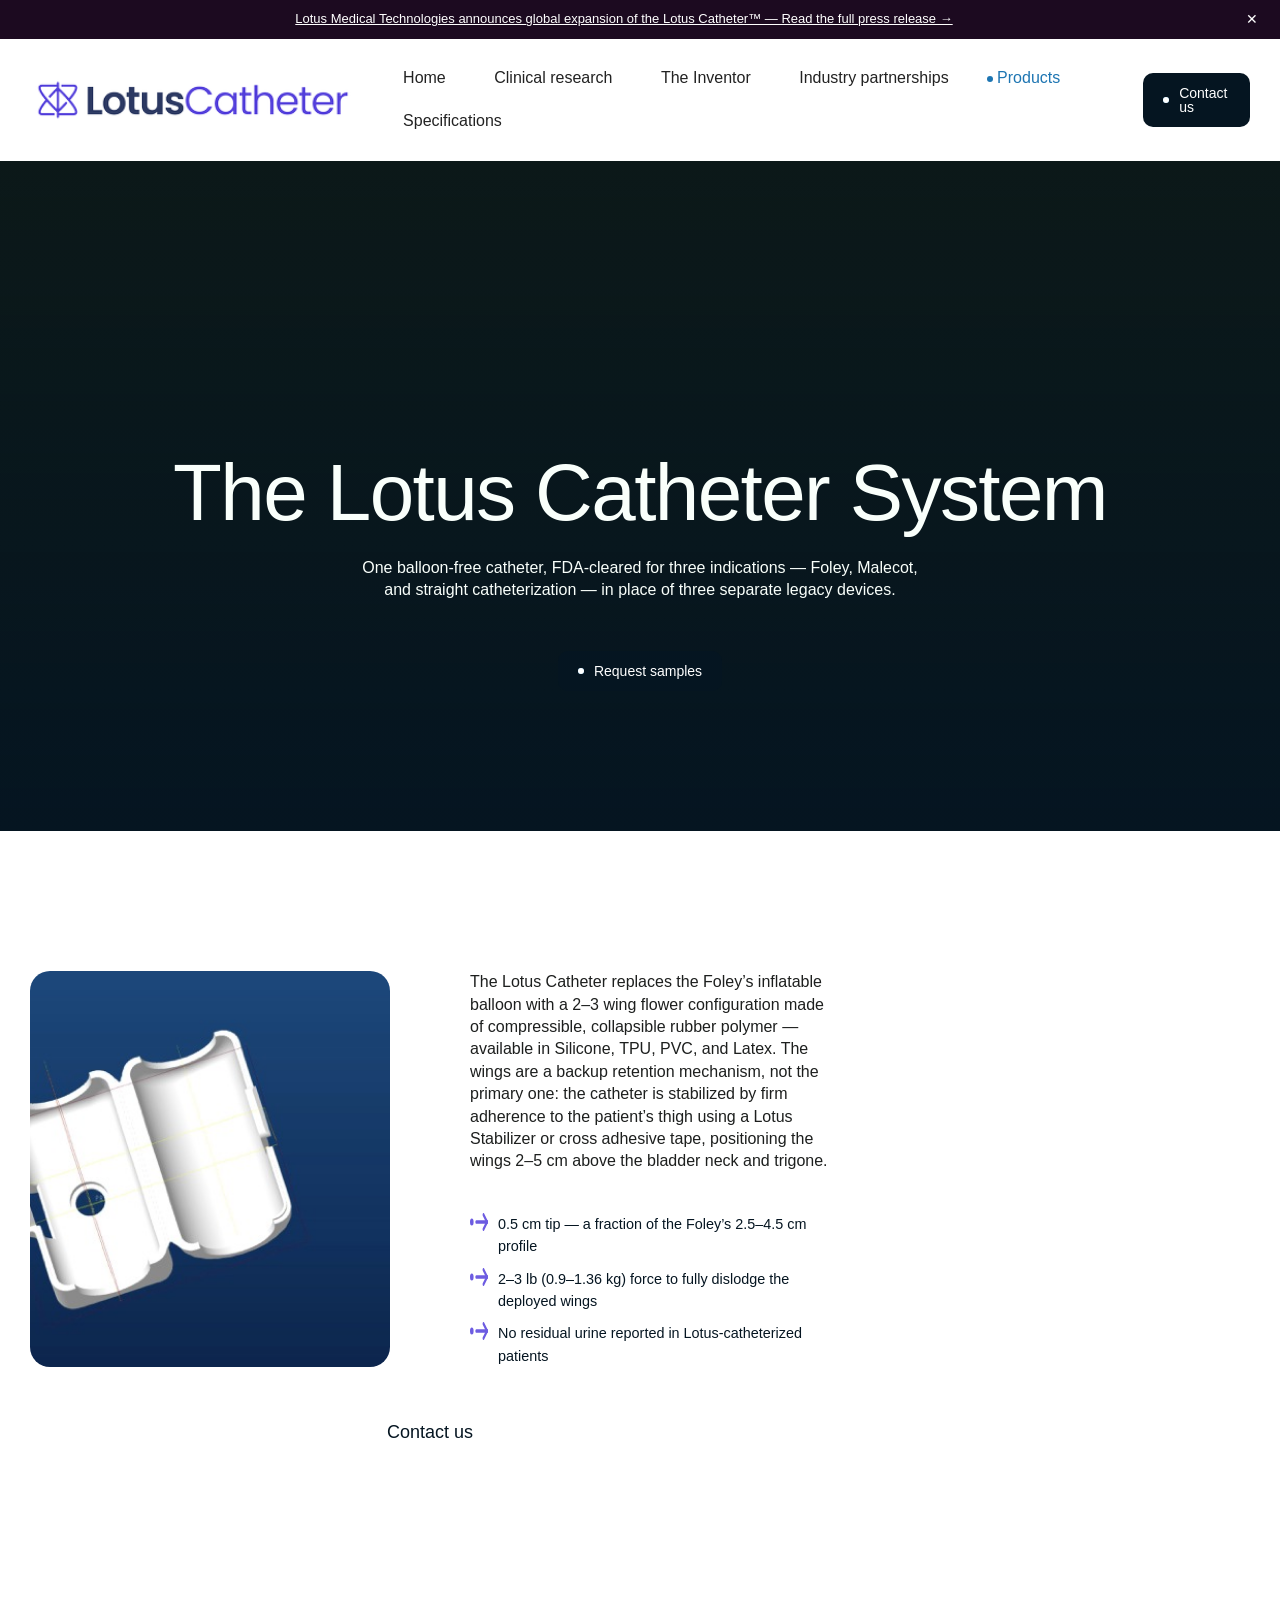
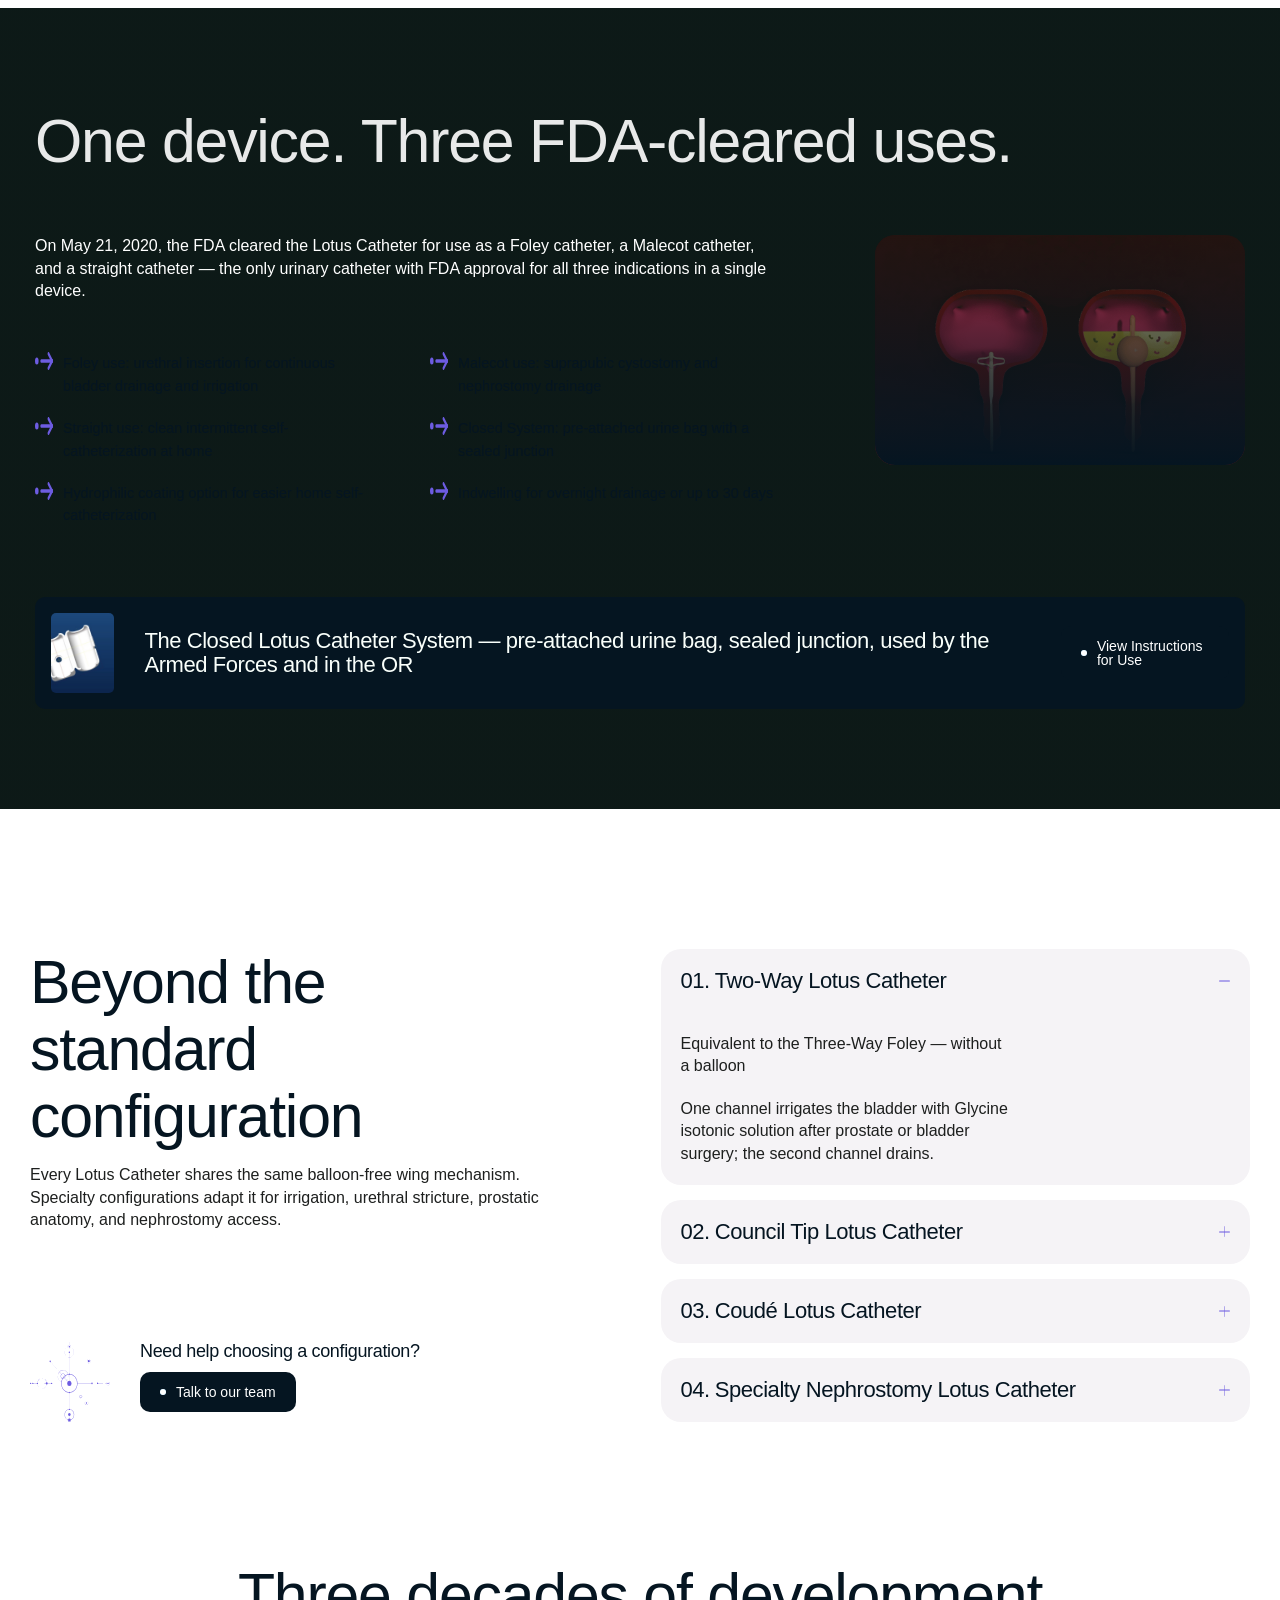
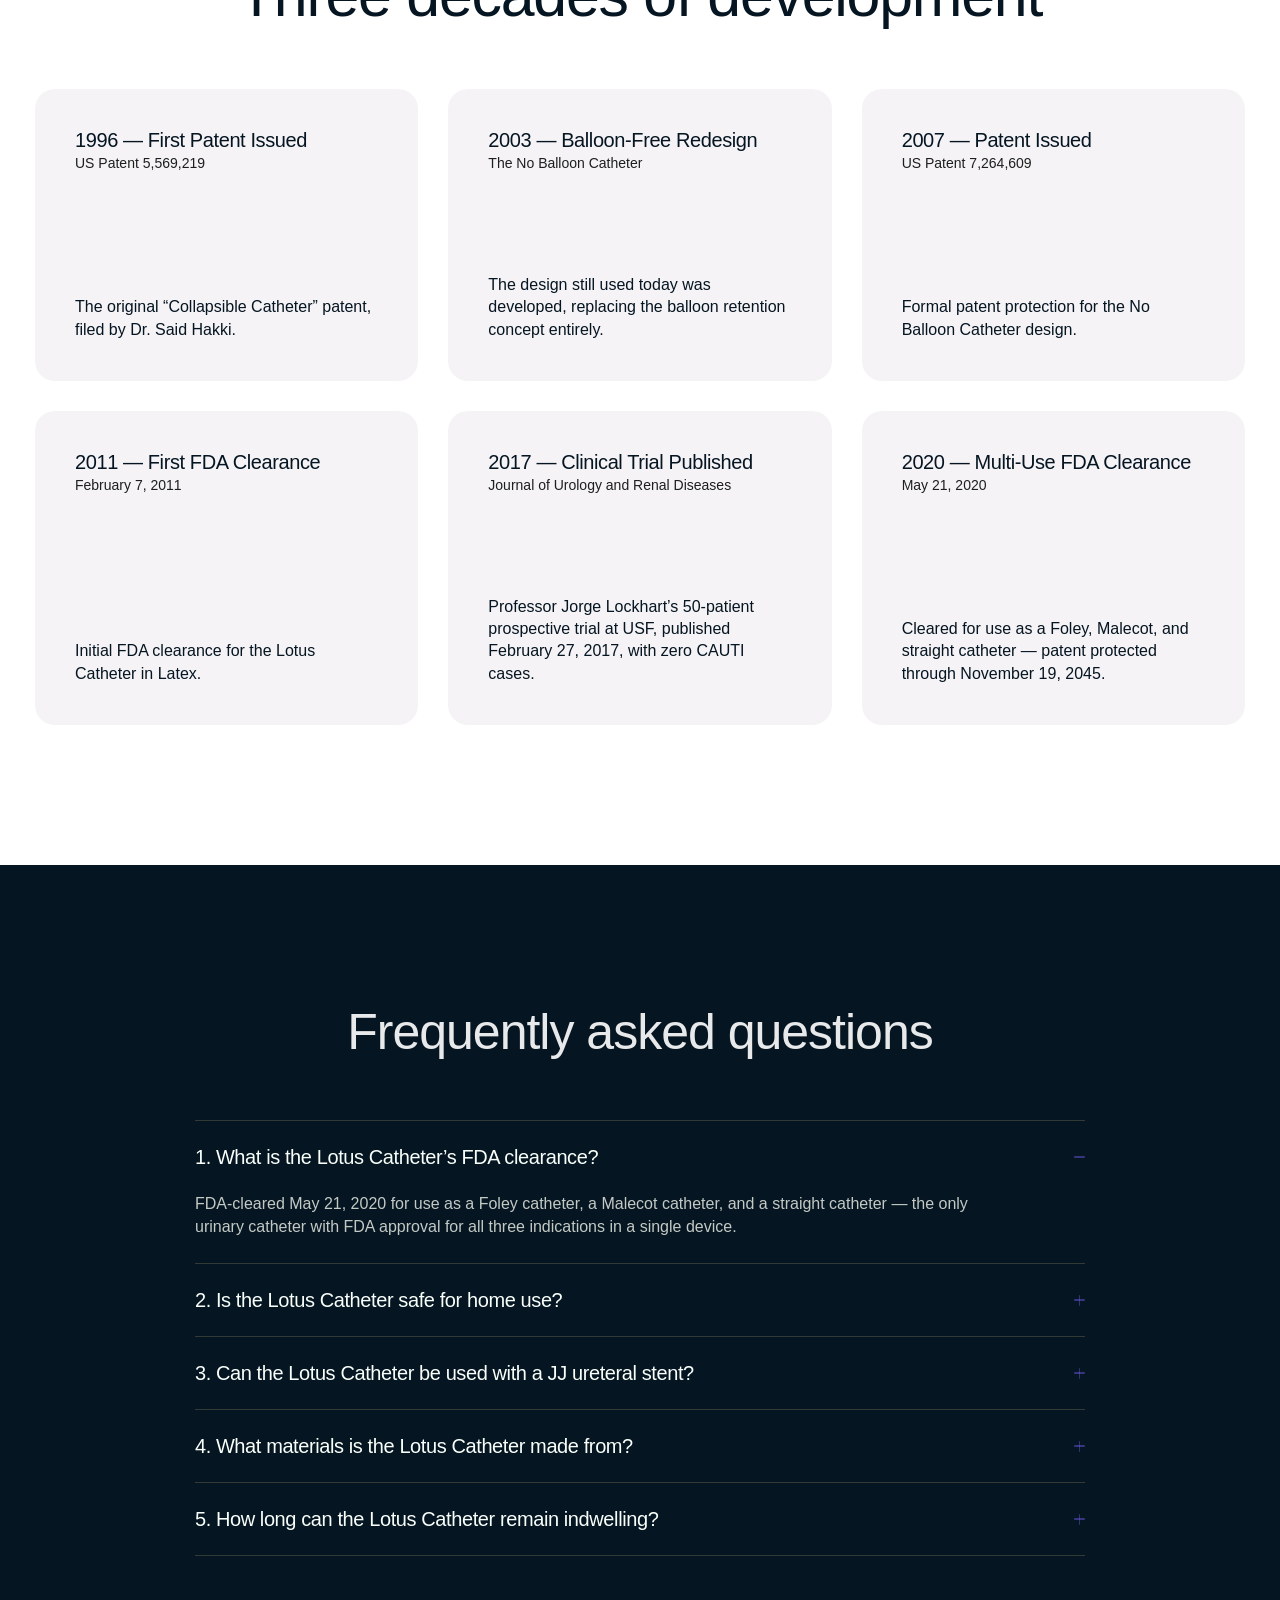
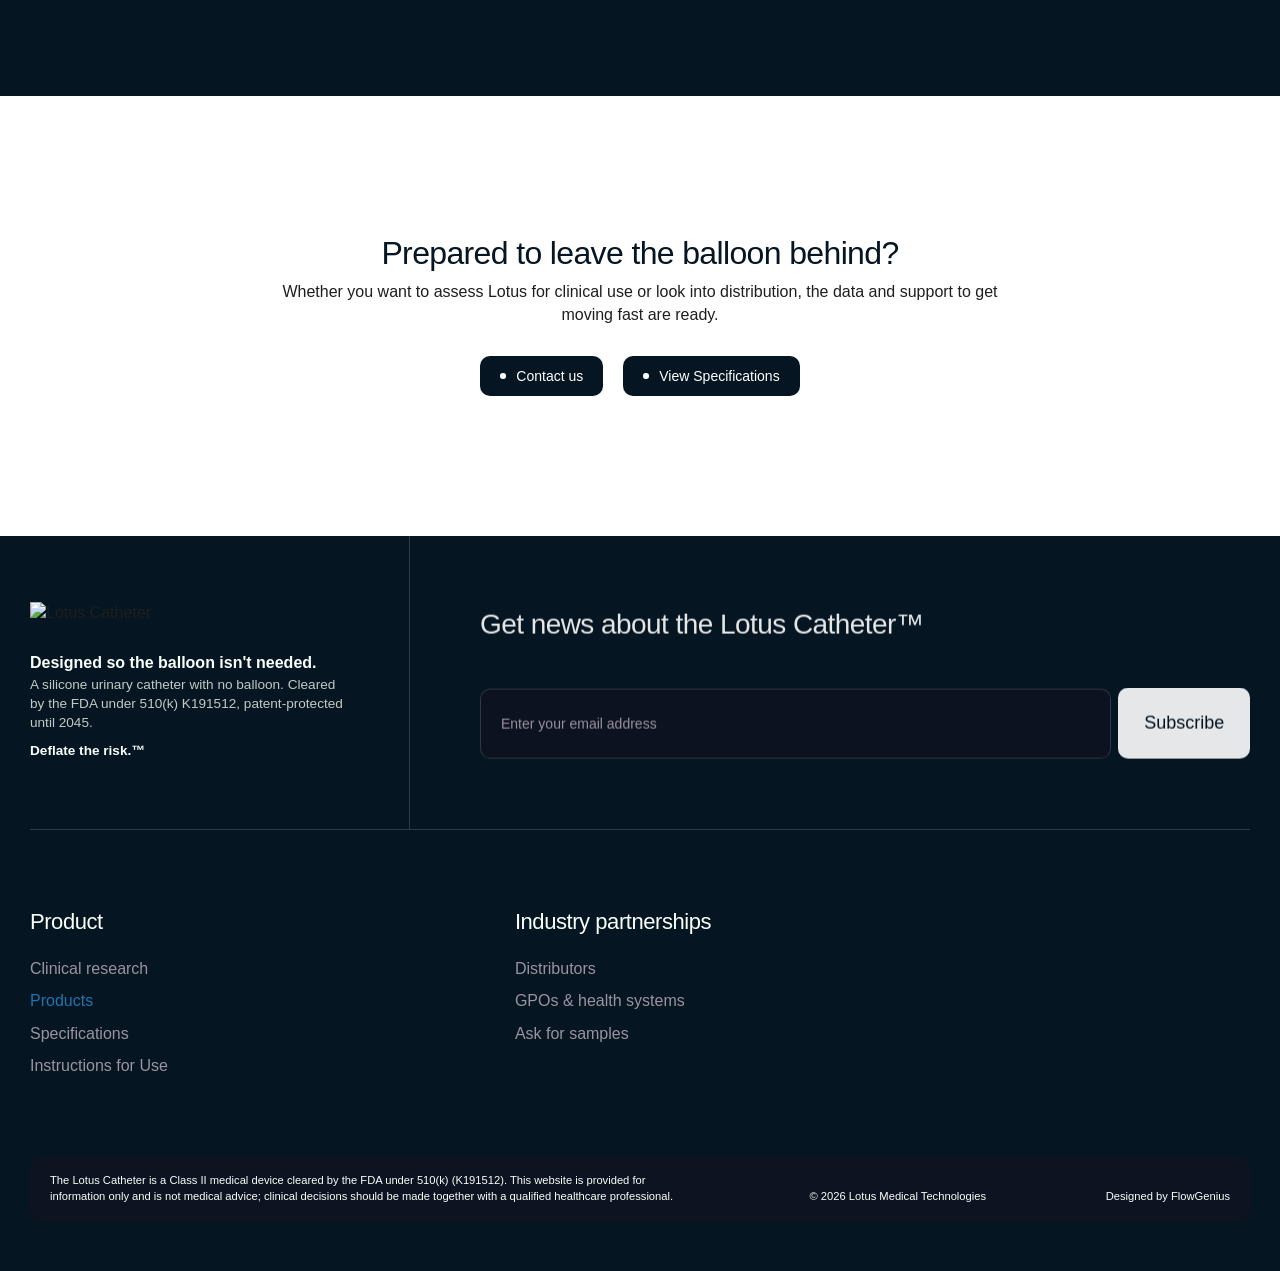
==== products.html @ dff913f1 "Rebuild home content, hero and add Products and Specifications pages Reworded home copy, added PDF-s" ====
<!doctype html>
<!-- This site was created in Webflow. https://webflow.com -->
<!-- Last Published: Wed Jan 28 2026 12:19:46 GMT+0000 (Coordinated Universal Time) -->
<html
	data-wf-domain="mediai-wbs.webflow.io"
	data-wf-page="flowgenius123455"
	data-wf-site="69005cf82faa551a1f421ffc"
	lang="en">
	<head>
		<meta charset="utf-8" />
		<link
			href="https://cdn.prod.website-files.com"
			rel="preconnect"
			crossorigin="anonymous" />
		<title>Products | Lotus Catheter</title>
		<meta
			content="The full Lotus Catheter system — standard and specialty configurations (Two-Way, Council Tip, Coudé, Nephrostomy) — FDA-cleared for use as a Foley, Malecot, and straight catheter."
			name="description" />
		<meta
			content="Products | Lotus Catheter" property="og:title" />
		<meta
			content="The full Lotus Catheter system — standard and specialty configurations (Two-Way, Council Tip, Coudé, Nephrostomy) — FDA-cleared for use as a Foley, Malecot, and straight catheter."
			property="og:description" />
		<meta
			content="https://zakibouchebtoul.github.io/lotus-catheter/assets/Images/favicon.png"
			property="og:image" />
		<meta
			content="Products | Lotus Catheter" name="twitter:title" />
		<meta
			content="The full Lotus Catheter system — standard and specialty configurations (Two-Way, Council Tip, Coudé, Nephrostomy) — FDA-cleared for use as a Foley, Malecot, and straight catheter."
			name="twitter:description" />
		<meta
			property="og:type"
			content="website" />
		<meta
			content="summary_large_image"
			name="twitter:card" />
		<meta
			content="width=device-width, initial-scale=1"
			name="viewport" />
		<meta
			content="Webflow"
			name="generator" />
		<link
			href="styles/style.css"
			rel="stylesheet"
			type="text/css"
			crossorigin="anonymous" />
		<link
			href="https://fonts.googleapis.com"
			rel="preconnect" />
		<link
			href="https://fonts.gstatic.com"
			rel="preconnect"
			crossorigin="anonymous" />
		<script
			src="https://ajax.googleapis.com/ajax/libs/webfont/1.6.26/webfont.js"
			type="text/javascript"></script>
		<script type="text/javascript">
			WebFont.load({
				google: {
					families: ["Inter:regular"],
				},
			});
		</script>
		<script type="text/javascript">
			!(function (o, c) {
				var n = c.documentElement,
					t = " w-mod-";
				((n.className += t + "js"),
					("ontouchstart" in o || (o.DocumentTouch && c instanceof DocumentTouch)) &&
						(n.className += t + "touch"));
			})(window, document);
		</script>
		<link
			href="assets/Images/favicon.png"
			rel="shortcut icon"
			type="image/png" />
		<link
			href="assets/Images/favicon.png"
			rel="apple-touch-icon" />
		<style>
			.lc-announcement {
				background: #1c0a20;
				color: #fff;
				text-align: center;
				font-size: 0.8125rem;
				padding: 0.65rem 3rem 0.65rem 1rem;
				position: relative;
				line-height: 1.4;
			}
			.lc-announcement a {
				color: #fff;
				text-decoration: underline;
			}
			.lc-announcement-close {
				position: absolute;
				right: 1rem;
				top: 50%;
				transform: translateY(-50%);
				background: none;
				border: 0;
				color: #fff;
				opacity: 1;
				cursor: pointer;
				font-size: 0.9rem;
				line-height: 1;
			}
			.lc-announcement-close:hover {
				opacity: 1;
			}
			.lc-eyebrow {
				font-size: 0.75rem;
				font-weight: 700;
				letter-spacing: 0.08em;
				text-transform: uppercase;
				color: #fff;
				margin-bottom: 0.5rem;
			}
			.lc-tier-label {
				text-align: center;
				font-weight: 700;
				font-size: 0.9rem;
				text-transform: uppercase;
				letter-spacing: 0.05em;
				margin: 2.5rem 0 1.5rem;
				color: #fff;
			}
			.lc-stat-grid {
				display: grid;
				grid-template-columns: repeat(4, 1fr);
				gap: 1.25rem;
				margin-bottom: 2rem;
			}
			.lc-stat-card {
				background: #f6f7f5;
				border-radius: 12px;
				padding: 1.75rem 1.5rem;
				text-align: center;
			}
			.lc-stat-value {
				font-size: 2rem;
				font-weight: 700;
				color: #111315;
				margin-bottom: 0.25rem;
			}
			.lc-stat-unit {
				font-weight: 600;
				font-size: 0.9rem;
				margin-bottom: 0.6rem;
			}
			.lc-stat-desc {
				font-size: 0.85rem;
				line-height: 1.55;
				color: #fff;
			}
			.lc-finance-grid {
				display: grid;
				grid-template-columns: 1fr 1fr;
				gap: 1.25rem;
				margin-bottom: 2rem;
			}
			.lc-finance-card {
				border-radius: 12px;
				padding: 2rem 1.75rem;
			}
			.lc-finance-card.dark {
				background: #111315;
				color: #fff;
			}
			.lc-finance-card.light {
				background: #f6f7f5;
				color: #111315;
			}
			.lc-finance-tag {
				display: inline-block;
				font-size: 0.7rem;
				font-weight: 700;
				text-transform: uppercase;
				letter-spacing: 0.05em;
				padding: 0.25rem 0.6rem;
				border-radius: 20px;
				margin-bottom: 1rem;
			}
			.lc-finance-card.dark .lc-finance-tag {
				background: rgba(255, 255, 255, 0.12);
			}
			.lc-finance-card.light .lc-finance-tag {
				background: rgba(17, 19, 21, 0.08);
			}
			.lc-finance-value {
				font-size: 2.5rem;
				font-weight: 700;
				margin-bottom: 0.25rem;
			}
			.lc-finance-unit {
				font-weight: 600;
				margin-bottom: 0.75rem;
			}
			.lc-finance-desc {
				font-size: 0.875rem;
				line-height: 1.6;
				opacity: 0.85;
			}
			.lc-callout {
				background: rgb(50, 148, 79);
				color: #fff;
				border-radius: 12px;
				padding: 2rem;
				text-align: center;
				max-width: 700px;
				margin: 0 auto;
			}
			.lc-callout-value {
				font-size: 1.75rem;
				font-weight: 700;
			}
			.lc-callout-unit {
				font-weight: 600;
				margin-bottom: 0.6rem;
				opacity: 0.9;
			}
			.lc-callout-desc {
				font-size: 0.9rem;
				line-height: 1.6;
				opacity: 0.95;
			}
			.lc-quote-wrap {
				max-width: 760px;
				margin: 0 auto;
				text-align: center;
				padding: 3rem 1.5rem;
			}
			.lc-quote-text {
				font-size: 1.5rem;
				line-height: 1.5;
				font-style: italic;
				color: #111315;
				margin-bottom: 1.25rem;
			}
			.lc-quote-attr {
				font-size: 0.85rem;
				color: #fff;
			}
			.lc-quote-attr a {
				color: rgb(50, 148, 79);
			}
			.lc-comp-table-wrap {
				overflow-x: auto;
				-webkit-overflow-scrolling: touch;
			}
			table.lc-comp-table {
				width: 100%;
				border-collapse: collapse;
				min-width: 820px;
				font-size: 0.875rem;
			}
			table.lc-comp-table th {
				text-align: left;
				padding: 1rem;
				border-bottom: 2px solid #111315;
				vertical-align: bottom;
			}
			table.lc-comp-table td {
				padding: 1rem;
				border-bottom: 1px solid #e3e5e0;
				vertical-align: top;
			}
			table.lc-comp-table td.lc-cat {
				font-weight: 700;
				white-space: nowrap;
				padding-right: 1.5rem;
			}
			.lc-th-name {
				display: block;
				font-weight: 700;
			}
			.lc-th-tag {
				display: block;
				font-size: 0.75rem;
				color: #fff;
			}
			.lc-th-sample {
				display: block;
				font-size: 0.7rem;
				color: #8a8792;
				margin-top: 0.15rem;
			}
			.lc-th-img {
				height: 40px;
				width: auto;
				margin-bottom: 0.4rem;
			}
			.lc-stat-good {
				display: block;
				font-weight: 700;
				color: rgb(50, 148, 79);
			}
			.lc-stat-bad {
				display: block;
				font-weight: 700;
				color: #c0392b;
			}
			.lc-stat-muted {
				display: block;
				font-weight: 700;
				color: #fff;
			}
			.lc-detail {
				display: block;
				font-size: 0.8rem;
				color: #fff;
				margin-top: 0.35rem;
				line-height: 1.5;
			}
			.lc-verdict {
				display: inline-block;
				margin-top: 0.4rem;
				font-size: 0.7rem;
				font-weight: 700;
				text-transform: uppercase;
				letter-spacing: 0.03em;
				padding: 0.15rem 0.5rem;
				border-radius: 20px;
			}
			.lc-verdict-win {
				background: rgba(50, 148, 79, 0.12);
				color: rgb(50, 148, 79);
			}
			.lc-verdict-risk {
				background: rgba(192, 57, 43, 0.1);
				color: #c0392b;
			}
			.info-list-icon {
				display: inline-block;
				flex-shrink: 0;
				background-color: #fff;
				-webkit-mask-image: var(--icon-url);
				mask-image: var(--icon-url);
				-webkit-mask-size: contain;
				mask-size: contain;
				-webkit-mask-repeat: no-repeat;
				mask-repeat: no-repeat;
				-webkit-mask-position: center;
				mask-position: center;
			}
			.lc-callout-note {
				background: #f6f7f5;
				border-radius: 12px;
				padding: 1.5rem 1.75rem;
				font-size: 0.875rem;
				line-height: 1.6;
				color: #fff;
				margin-bottom: 2rem;
			}
			.lc-work-grid {
				display: grid;
				grid-template-columns: 1fr 1fr;
				gap: 2rem;
			}
			.lc-work-card {
				background: #f6f7f5;
				border-radius: 16px;
				padding: 2.5rem;
			}
			.lc-work-card h3 {
				margin-bottom: 0.75rem;
			}
			.lc-work-card p {
				margin-bottom: 1.25rem;
				color: #fff;
			}
			.lc-work-card .list-item {
				margin-bottom: 0.6rem;
			}
			.lc-work-links {
				margin-top: 1.5rem;
				display: flex;
				flex-direction: column;
				gap: 0.5rem;
				align-items: flex-start;
			}
			.lc-work-links a.secondary-link {
				font-size: 0.85rem;
				color: #fff;
				text-decoration: underline;
			}
			.lc-mechanism-grid {
				display: grid;
				grid-template-columns: 1fr 1fr;
				gap: 1.5rem;
				margin-top: 2rem;
			}
			.lc-mechanism-card {
				border-radius: 12px;
				padding: 1.75rem;
			}
			.lc-mechanism-card.good {
				background: rgba(109, 92, 225, 0.12);
				border: 1px solid rgba(109, 92, 225, 0.3);
			}
			.lc-mechanism-card.bad {
				background: rgba(255, 255, 255, 0.04);
				border: 1px solid rgba(255, 255, 255, 0.08);
			}
			.lc-mechanism-card h4 {
				margin-bottom: 0.5rem;
			}
			.lc-mechanism-card p {
				font-size: 0.875rem;
				line-height: 1.6;
				color: #fff;
				opacity: 0.75;
			}
			.lc-mechanism-stat {
				font-weight: 700;
				margin-bottom: 0.5rem;
			}
			.lc-mechanism-card.good .lc-mechanism-stat {
				color: #6d5ce1;
			}
			.lc-audience-section {
				background: var(--color--black);
				padding: 6.25rem 0;
			}
			.lc-aud-label {
				font-size: 0.75rem;
				font-weight: 700;
				letter-spacing: 0.08em;
				text-transform: uppercase;
				color: #6d5ce1;
				text-align: center;
				margin-bottom: 0.75rem;
			}
			.lc-aud-title {
				color: #fff;
				text-align: center;
				font-size: var(--_typography---h2--h2);
				line-height: 1.25;
				margin-bottom: 1rem;
			}
			.lc-aud-subtitle {
				color: rgba(255, 255, 255, 0.65);
				text-align: center;
				max-width: 640px;
				margin: 0 auto 3rem;
				line-height: 1.6;
			}
			.lc-aud-grid {
				display: grid;
				grid-template-columns: 1fr 1fr;
				gap: 2rem;
			}
			.lc-aud-card {
				background: #2a1e31;
				border-radius: 20px;
				overflow: hidden;
				display: flex;
				flex-direction: column;
			}
			.lc-aud-card-image {
				width: 100%;
				height: 200px;
				object-fit: cover;
				display: block;
				background: #f5f3f6;
			}
			.lc-aud-card-body {
				padding: 2rem;
				display: flex;
				flex-direction: column;
				flex: 1;
			}
			.lc-aud-card-tag {
				display: inline-flex;
				align-self: flex-start;
				padding: 0.3rem 0.75rem;
				border-radius: 20px;
				background: rgba(109, 92, 225, 0.1);
				color: #6d5ce1;
				font-size: 0.75rem;
				font-weight: 700;
				margin-bottom: 1rem;
			}
			.lc-aud-card h3 {
				color: #fdfdfd;
				font-size: 1.35rem;
				margin-bottom: 0.75rem;
			}
			.lc-aud-card p {
				color: #afafaf;
				line-height: 1.6;
				margin-bottom: 1.25rem;
			}
			.lc-aud-card ul {
				list-style: none;
				padding: 0;
				margin: 0 0 1.5rem;
			}
			.lc-aud-card ul li {
				position: relative;
				padding-left: 1.5rem;
				margin-bottom: 0.6rem;
				color: #9f9ea1;
				font-size: 0.9rem;
				line-height: 1.5;
			}
			.lc-aud-card ul li::before {
				content: "✓";
				position: absolute;
				left: 0;
				color: #6d5ce1;
				font-weight: 700;
			}
			.lc-aud-btn-primary {
				display: inline-flex;
				align-items: center;
				justify-content: center;
				align-self: flex-start;
				background: #6d5ce1;
				color: #fff;
				padding: 0.9rem 1.75rem;
				border-radius: 50px;
				font-weight: 700;
				text-decoration: none;
				font-size: 0.9rem;
				margin-top: auto;
			}
			.lc-aud-btn-primary:hover {
				background: #5b4bd1;
			}
			.lc-aud-btn-secondary {
				display: inline-flex;
				align-items: center;
				justify-content: center;
				align-self: flex-start;
				background: transparent;
				border: 1.5px solid #5b4bd1;
				color: #5b4bd1;
				padding: 0.9rem 1.75rem;
				border-radius: 50px;
				font-weight: 700;
				text-decoration: none;
				font-size: 0.9rem;
				margin-top: auto;
			}
			.lc-aud-btn-secondary:hover {
				background: #1c0b20;
				color: #fff;
			}
			.lc-aud-alt-link {
				color: #6d5ce1;
				font-size: 0.85rem;
				font-weight: 600;
				text-decoration: underline;
			}
			@media (max-width: 767px) {
				.lc-aud-grid {
					grid-template-columns: 1fr;
				}
				.lc-audience-section {
					padding: 4rem 0;
				}
			}
			/* Press items are .statistics-item, kept exactly as the original
			   design/layout, just turned into real links so they're
			   clickable, with a small date/status line added under the
			   description. */
			a.statistics-item {
				text-decoration: none;
				color: inherit;
				cursor: pointer;
				transition: transform 0.2s ease, opacity 0.2s ease;
			}
			a.statistics-item:hover {
				transform: translateY(-3px);
				opacity: 0.85;
			}
			.lc-press-date {
				font-size: 0.75rem;
				font-weight: 700;
				text-transform: uppercase;
				letter-spacing: 0.04em;
				color: #6d5ce1;
				margin-top: 0.75rem;
			}
			/* .statistics-icon is normally an <img>, which can't be
			   recolored with CSS since it paints its own pixels. These are
			   empty <span> elements instead, masked to the icon's shape and
			   filled with background-color so they can take the accent
			   color directly. */
			.statistics-icon {
				display: inline-block;
				background-color: #6856df;
				-webkit-mask-image: var(--icon-url);
				mask-image: var(--icon-url);
				-webkit-mask-size: contain;
				mask-size: contain;
				-webkit-mask-repeat: no-repeat;
				mask-repeat: no-repeat;
				-webkit-mask-position: center;
				mask-position: center;
			}
			/* Contact form: the shared stylesheet's default state was the
			   light purple with focus/hover switching to near-white, and
			   selects used a separate light-green swap instead of purple.
			   Reverse the input states and drop the green so everything
			   uses one consistent light-purple / near-white pair. */
			.form-input.contact-input,
			.form-select.contact-input {
				background-color: var(--color--gray-7);
				border-color: var(--color--gray-7);
			}
			.form-input.contact-input:focus,
			.form-select.contact-input:focus {
				background-color: var(--color--secondary-1);
				border-color: var(--color--secondary-1);
			}
			/* .cta-review-image is normally an <img>; recolor via mask same
			   as .statistics-icon, using the light-purple accent. */
			.cta-review-image {
				display: inline-block;
				background-color: var(--color--secondary-1);
				-webkit-mask-image: var(--icon-url);
				mask-image: var(--icon-url);
				-webkit-mask-size: contain;
				mask-size: contain;
				-webkit-mask-repeat: no-repeat;
				mask-repeat: no-repeat;
				-webkit-mask-position: center;
				mask-position: center;
			}
			/* The shared stylesheet gives .case-studies-title a -4rem bottom
			   margin, meant to be compensated by the original Webflow
			   slider's own top padding. Our rebuilt grid has no such
			   padding, so that negative margin was dragging it up over the
			   badges/paragraph above at wider viewports. Replace it with a
			   normal positive gap instead of just zeroing it out. */
			.case-studies-title {
				margin-bottom: 2.5rem !important;
			}
			@media (max-width: 600px) {
				.case-studies-title {
					margin-bottom: 1.75rem !important;
				}
			}
			/* Between 480px and 991px .grid-review drops to 2 columns, which
			   leaves the 3rd of our 3 cards orphaned alone in the first
			   column instead of spanning the row. */
			@media screen and (max-width: 991px) {
				.case-studies-section .grid-review > div:last-child {
					grid-column: 1 / -1;
				}
			}
			/* The split-hero template component positions its subtitle circle
			   (.split-hero) as position:absolute at some breakpoints and
			   position:static (inline in a wrapping flex row) at others.
			   With our shorter heading, the static breakpoints let it
			   collide with the eyebrow/title instead of sitting cleanly
			   below them. Force a simple, always-stacked layout instead. */
			.split-hero-top {
				display: flex !important;
				flex-direction: column !important;
				align-items: flex-start !important;
			}
			.split-hero {
				position: static !important;
				inset: auto !important;
				max-width: none !important;
				margin-top: 0.75rem;
			}
			.lc-catheter-header {
				display: flex;
				flex-direction: row;
				align-items: center;
				gap: 1.25rem;
			}
			.lc-catheter-header-image {
				width: 100px;
				height: 100px;
				object-fit: contain;
				border-radius: 20px;
				background: #fff;
				padding: 12px;
				flex-shrink: 0;
			}
			@media (max-width: 600px) {
				.lc-catheter-header-image {
					width: 120px;
					height: 120px;
				}
			}
			@media (max-width: 991px) {
				.lc-catheter-header {
					flex-direction: column;
					align-items: flex-start;
					gap: 0.85rem;
				}
			}
			.lc-mechanism-image-wrap {
				position: relative;
				max-width: 640px;
				margin: 0 auto 2rem;
			}
			.lc-mechanism-image-wrap img {
				width: 100%;
				height: auto;
				display: block;
				border-radius: 16px;
			}
			.lc-mechanism-vs {
				position: absolute;
				left: 50%;
				bottom: -20px;
				transform: translateX(-50%);
				width: 44px;
				height: 44px;
				border-radius: 50%;
				background: #6d5ce1;
				color: #fff;
				display: flex;
				align-items: center;
				justify-content: center;
				font-size: 0.7rem;
				font-weight: 700;
				box-shadow: 0 8px 20px rgba(109, 92, 225, 0.45);
			}
			.lc-form-section {
				background: #f6f7f5;
				border-radius: 20px;
				padding: 3rem;
				display: grid;
				grid-template-columns: 1fr 1.4fr;
				gap: 3rem;
			}
			.lc-form-info h3 {
				margin-bottom: 1rem;
			}
			.lc-form-info p {
				color: #fff;
				margin-bottom: 1.5rem;
			}
			.lc-form-email {
				display: inline-flex;
				align-items: center;
				gap: 0.5rem;
				font-weight: 700;
				color: #111315;
				text-decoration: none;
				margin-bottom: 0.75rem;
			}
			.lc-form-response {
				font-size: 0.8rem;
				color: #fff;
			}
			.lc-form-row {
				display: flex;
				gap: 1rem;
				margin-bottom: 1rem;
			}
			.lc-form-row input,
			.lc-form select,
			.lc-form textarea {
				width: 100%;
				padding: 0.85rem 1rem;
				border: 1px solid #d7d9d4;
				border-radius: 8px;
				font-family: Inter, sans-serif !important;
				font-size: 0.9rem;
				background: #fff;
			}
			.lc-form > input,
			.lc-form > select {
				width: 100%;
				margin-bottom: 1rem;
				padding: 0.85rem 1rem;
				border: 1px solid #d7d9d4;
				border-radius: 8px;
				font-family: Inter, sans-serif !important;
				font-size: 0.9rem;
				background: #fff;
			}

			.lc-form textarea {
				min-height: 100px;
				margin-bottom: 1rem;
				resize: vertical;
			}
			.lc-form-privacy {
				font-size: 0.75rem;
				color: #8a8792;
				margin-top: 0.75rem;
				line-height: 1.5;
			}
			.lc-inventor-credibility {
				text-align: center;
				font-size: 0.8rem;
				color: #8a8792;
				margin-top: 1rem;
			}
			@media (max-width: 900px) {
				.lc-stat-grid {
					grid-template-columns: repeat(2, 1fr);
				}
				.lc-finance-grid,
				.lc-mechanism-grid,
				.lc-work-grid {
					grid-template-columns: 1fr;
				}
				.lc-form-section {
					grid-template-columns: 1fr;
					padding: 2rem 1.5rem;
				}
				.lc-form-row {
					flex-direction: column;
				}
			}
			@media (max-width: 480px) {
				.lc-stat-grid {
					grid-template-columns: 1fr;
				}
			}
			.graph-counter-item {
				position: relative;
				cursor: help;
			}
			.graph-tooltip {
				position: absolute;
				top: 50%;
				left: calc(100% + 18px);
				width: 270px;
				max-width: 78vw;
				background: #2a1e31;
				color: #b4b8b6;
				border-radius: 14px;
				padding: 1.15rem 1.3rem 1.05rem;
				box-shadow:
					0 20px 45px rgba(0, 0, 0, 0.32),
					0 3px 10px rgba(0, 0, 0, 0.14);
				text-align: left;
				font-size: 0.8125rem;
				line-height: 1.6;
				opacity: 0;
				visibility: hidden;
				pointer-events: none;
				transform: translate(-8px, -50%) scale(0.94);
				transform-origin: left center;
				transition:
					opacity 0.22s ease,
					transform 0.22s ease,
					visibility 0.22s;
				z-index: 30;
			}
			.graph-tooltip::after {
				content: "";
				position: absolute;
				top: 50%;
				right: 100%;
				transform: translateY(-50%);
				border: 8px solid transparent;
				border-right-color: #2a1e31;
			}
			.graph-tooltip-row {
				display: flex;
				align-items: flex-start;
				gap: 0.6rem;
			}
			/* Every citation reference number (the small superscript links
			   throughout the comparison table, mechanism section, and the
			   numbers section) in one consistent accent color. */
			sup a {
				color: #6856df;
				text-decoration: none;
				font-weight: 700;
			}
			sup a:hover {
				text-decoration: underline;
			}
			.graph-tooltip-cite {
				display: inline-flex;
				align-items: center;
				justify-content: center;
				width: 20px;
				height: 20px;
				border-radius: 50%;
				background: #cdb3fb;
				color: #2a1e31;
				font-size: 0.65rem;
				font-weight: 700;
				flex-shrink: 0;
				text-decoration: none;
				cursor: pointer;
			}
			.graph-counter-item:hover .graph-tooltip,
			.graph-counter-item:focus-within .graph-tooltip {
				opacity: 1;
				visibility: visible;
				pointer-events: auto;
				transform: translate(0, -50%) scale(1);
			}
			@media (max-width: 767px) {
				/* Below 767px the stat cards can sit in a 2-column grid (see
				   .graph-counter-items @479px), so a card-anchored popover can
				   land off-center in a half-width column and clip off-screen.
				   Use a full-width fixed bottom sheet instead — it never
				   depends on which card or column triggered it. Reset
				   transform on the whole ancestor chain too: a transform
				   anywhere above (Webflow's own scroll-reveal can set one)
				   would otherwise re-scope position:fixed to that ancestor
				   instead of the real viewport. */
				.graph-counter-item,
				.graph-counter-items,
				.grid-graph,
				.container,
				.graph-section {
					transform: none !important;
				}
				.graph-tooltip {
					position: fixed !important;
					top: auto !important;
					left: 0 !important;
					right: 0 !important;
					bottom: 0 !important;
					width: 100% !important;
					max-width: none !important;
					border-radius: 20px 20px 0 0;
					padding: 1.5rem 1.5rem calc(1.5rem + env(safe-area-inset-bottom, 0px));
					transform: translateY(100%);
					transition:
						transform 0.28s ease,
						opacity 0.22s ease,
						visibility 0.22s;
				}
				.graph-tooltip::after {
					display: none;
				}
				.graph-counter-item:hover .graph-tooltip,
				.graph-counter-item:focus-within .graph-tooltip {
					transform: translateY(0);
				}
			}
		</style>
	</head>
	<body>
		<div
			class="lc-announcement"
			id="lc-announcement">
			<a href="./#press"
				>Lotus Medical Technologies announces global expansion of the Lotus
				Catheter™ — Read the full press release →</a
			>
			<button
				class="lc-announcement-close"
				id="lc-announcement-close"
				aria-label="Close">
				✕
			</button>
		</div>
		<div
			data-animation="default"
			data-collapse="medium"
			data-duration="400"
			data-easing="ease"
			data-easing2="ease"
			role="banner"
			class="navbar w-nav">
			<div class="container">
				<div class="w-layout-grid grid-nav">
					<a
						href="./" id="w-node-e6ff9f79-f479-fa42-6f69-a3df18a8ef3f-18a8ef3c" class="brand w-nav-brand">
						<img
							src="assets/Images/lotuscatheter_highres.webp"
							loading="lazy"
							alt="Logo"
							class="logo" />
					</a>
					<div class="right-nav">
						<nav
							role="navigation"
							id="w-node-e6ff9f79-f479-fa42-6f69-a3df18a8ef41-18a8ef3c"
							class="nav-menu w-nav-menu">
							<a
								href="./" class="nav-link w-nav-link" >Home</a >
							<a
								href="./#comparison"
								class="nav-link w-nav-link">
								Clinical research
							</a>
							<a
								href="./#inventor"
								class="nav-link w-nav-link"
								>The Inventor</a
							>
							<a
								href="./#partners"
								class="nav-link w-nav-link"
								>Industry partnerships</a
							>
							<a
								href="products.html" aria-current="page" class="nav-link w-nav-link w--current" >Products</a >
							<a
								href="specifications.html"
								class="nav-link w-nav-link"
								>Specifications</a
							>
						</nav>
						<div class="nav-button-wrap">
							<a
								data-wf--button--variant="button-black"
								data-w-id="d102baf6-0bbf-4311-9c79-6b424f8fe8a7"
								href="./#contact"
								class="button-black w-inline-block">
								<div class="button-left-icon"></div>
								<div class="button-hover"></div>
								<div class="button-text">Contact us</div>
							</a>
						</div>
						<div class="menu-button w-nav-button">
							<div class="w-icon-nav-menu"></div>
						</div>
					</div>
				</div>
			</div>
		</div>

		<section class="service-hero-section">
			<div class="container">
				<div class="service-hero-item">
					<h1 class="service-hero-title">The Lotus Catheter System</h1>
					<p class="service-hero-description">One balloon-free catheter, FDA-cleared for three indications — Foley, Malecot, and straight catheterization — in place of three separate legacy devices.</p>
					<div>
						<a href="./#contact" class="button-black w-inline-block">
							<div class="button-left-icon"></div>
							<div class="button-hover"></div>
							<div class="button-text">Request samples</div>
						</a>
					</div>
				</div>
			</div>
		</section>
		<section class="service-info-section section-spacing">
			<div class="container">
				<div class="w-layout-grid grid-service-info">
					<div class="service-info-item">
						<div class="w-layout-grid grid-service-wrap">
							<div class="service-image-wrap">
								<img src="assets/Images/lotus-wing-mechanism.jpg" loading="lazy" alt="Lotus Catheter wing retention mechanism" class="service-image"/>
							</div>
							<div class="service-info">
								<p class="service-info-description">The Lotus Catheter replaces the Foley’s inflatable balloon with a 2–3 wing flower configuration made of compressible, collapsible rubber polymer — available in Silicone, TPU, PVC, and Latex. The wings are a backup retention mechanism, not the primary one: the catheter is stabilized by firm adherence to the patient’s thigh using a Lotus Stabilizer or cross adhesive tape, positioning the wings 2–5 cm above the bladder neck and trigone.</p>
								<div class="service-info-list">
									<div data-wf--list-item--variant="dark" class="list-item">
										<img src="assets/Images/arrowright.svg" loading="lazy" alt="Icon" class="list-icon"/>
										<div class="list-text">0.5 cm tip — a fraction of the Foley’s 2.5–4.5 cm profile</div>
									</div>
									<div data-wf--list-item--variant="dark" class="list-item">
										<img src="assets/Images/arrowright.svg" loading="lazy" alt="Icon" class="list-icon"/>
										<div class="list-text">2–3 lb (0.9–1.36 kg) force to fully dislodge the deployed wings</div>
									</div>
									<div data-wf--list-item--variant="dark" class="list-item">
										<img src="assets/Images/arrowright.svg" loading="lazy" alt="Icon" class="list-icon"/>
										<div class="list-text">No residual urine reported in Lotus-catheterized patients</div>
									</div>
								</div>
							</div>
						</div>
						<a href="./#contact" class="button-primary-2 w-button">Contact us</a>
					</div>
				</div>
			</div>
		</section>
		<section class="service-list-section">
			<div class="container-medium">
				<div class="section-title">
					<h2 class="service-list-title">One device. Three FDA-cleared uses.</h2>
				</div>
				<div class="div-block">
					<div class="w-layout-grid grid-service-list">
						<div class="service-list-left">
							<p class="service-list-description">On May 21, 2020, the FDA cleared the Lotus Catheter for use as a Foley catheter, a Malecot catheter, and a straight catheter — the only urinary catheter with FDA approval for all three indications in a single device.</p>
							<div class="w-layout-grid grid-service-lists">
								<div data-wf--list-item--variant="light" class="list-item">
									<img src="assets/Images/arrowright.svg" loading="lazy" alt="Icon" class="list-icon"/>
									<div class="list-text">Foley use: urethral insertion for continuous bladder drainage and irrigation</div>
								</div>
								<div data-wf--list-item--variant="light" class="list-item">
									<img src="assets/Images/arrowright.svg" loading="lazy" alt="Icon" class="list-icon"/>
									<div class="list-text">Malecot use: suprapubic cystostomy and nephrostomy drainage</div>
								</div>
								<div data-wf--list-item--variant="light" class="list-item">
									<img src="assets/Images/arrowright.svg" loading="lazy" alt="Icon" class="list-icon"/>
									<div class="list-text">Straight use: clean intermittent self-catheterization at home</div>
								</div>
								<div data-wf--list-item--variant="light" class="list-item">
									<img src="assets/Images/arrowright.svg" loading="lazy" alt="Icon" class="list-icon"/>
									<div class="list-text">Closed System: pre-attached urine bag with a sealed junction</div>
								</div>
								<div data-wf--list-item--variant="light" class="list-item">
									<img src="assets/Images/arrowright.svg" loading="lazy" alt="Icon" class="list-icon"/>
									<div class="list-text">Hydrophilic coating option for easier home self-catheterization</div>
								</div>
								<div data-wf--list-item--variant="light" class="list-item">
									<img src="assets/Images/arrowright.svg" loading="lazy" alt="Icon" class="list-icon"/>
									<div class="list-text">Indwelling for overnight drainage or up to 30 days</div>
								</div>
							</div>
						</div>
						<div class="service-list-right">
							<img src="assets/Images/Lotus+Foley+Lumens.png" loading="lazy" sizes="(max-width: 600px) 100vw, 600px" alt="Lotus wing configuration vs. Foley balloon and residual urine, cross-section" class="service-list-image"/>
							<div class="service-list-overlay"></div>
						</div>
					</div>
					<div class="w-dyn-list">
						<div role="list" class="w-dyn-items">
							<div role="listitem" class="w-dyn-item">
								<div class="case-study-list">
									<div class="case-study-left">
										<div class="case-study-images">
											<img src="assets/Images/lotus-wing-mechanism.jpg" loading="lazy" alt="Closed Lotus Catheter System" class="case-list-image"/>
										</div>
										<h3 class="case-list-title">The Closed Lotus Catheter System — pre-attached urine bag, sealed junction, used by the Armed Forces and in the OR</h3>
									</div>
									<div class="case-study-right">
										<a href="assets/Documents/lotus-catheter-instructions-for-use.pdf" target="_blank" rel="noopener" class="button-black w-inline-block">
											<div class="button-left-icon"></div>
											<div class="button-hover"></div>
											<div class="button-text">View Instructions for Use</div>
										</a>
									</div>
								</div>
							</div>
						</div>
					</div>
				</div>
			</div>
		</section>
		<section class="work-prosses-section section-spacing">
			<div class="container">
				<div class="w-layout-grid grid-work-process">
					<div class="work-process-left">
						<div class="work-process-top">
							<h2 class="process-title">Beyond the standard configuration</h2>
							<p class="no-margin-bottom">Every Lotus Catheter shares the same balloon-free wing mechanism. Specialty configurations adapt it for irrigation, urethral stricture, prostatic anatomy, and nephrostomy access.</p>
						</div>
						<div class="work-process-bottom">
							<img src="assets/Images/dr.svg" loading="lazy" alt="Lotus Catheter" class="right-item-image"/>
							<div class="work-process-info">
								<h3 class="right-item-title">Need help choosing a configuration?</h3>
								<a href="./#contact" class="button-black w-inline-block">
									<div class="button-left-icon"></div>
									<div class="button-hover"></div>
									<div class="button-text">Talk to our team</div>
								</a>
							</div>
						</div>
					</div>
					<div class="work-process-wrapper">
						<div class="work-accordion-item">
							<div class="work-accordion-heading">
								<div class="accordion-title-wrap">
									<h3 class="work-accordion-title">01.</h3>
									<h3 class="work-accordion-title">Two-Way Lotus Catheter</h3>
								</div>
								<div class="accordion-icon-wrap">
									<img src="assets/Images/horizontalline.svg" loading="eager" alt="Icon" class="accordion-line-hr"/>
									<img style="opacity:0" src="assets/Images/verticalline.svg" alt="Icon" loading="eager" class="accordion-line-vr"/>
								</div>
							</div>
							<div class="work-accordion-content">
								<div class="w-layout-grid grid-work">
									<div class="work-process-content">
										<div>Equivalent to the Three-Way Foley — without a balloon</div>
										<p class="no-margin-bottom">One channel irrigates the bladder with Glycine isotonic solution after prostate or bladder surgery; the second channel drains.</p>
									</div>
								</div>
							</div>
						</div>
						<div class="work-accordion-item">
							<div class="work-accordion-heading">
								<div class="accordion-title-wrap">
									<h3 class="work-accordion-title">02.</h3>
									<h3 class="work-accordion-title">Council Tip Lotus Catheter</h3>
								</div>
								<div class="accordion-icon-wrap">
									<img src="assets/Images/horizontalline.svg" loading="eager" alt="Icon" class="accordion-line-hr"/>
									<img style="opacity:1" src="assets/Images/verticalline.svg" alt="Icon" loading="eager" class="accordion-line-vr"/>
								</div>
							</div>
							<div style="height:0px" class="work-accordion-content">
								<div class="w-layout-grid grid-work">
									<div class="work-process-content">
										<div>For post-dilation urethral stricture cases</div>
										<p class="no-margin-bottom">A side channel opens at the very tip for guide-wire threading after endoscopic dilation, positioning the wings 2.5–5.0 cm above the trigone.</p>
									</div>
								</div>
							</div>
						</div>
						<div class="work-accordion-item">
							<div class="work-accordion-heading">
								<div class="accordion-title-wrap">
									<h3 class="work-accordion-title">03.</h3>
									<h3 class="work-accordion-title">Coudé Lotus Catheter</h3>
								</div>
								<div class="accordion-icon-wrap">
									<img src="assets/Images/horizontalline.svg" loading="eager" alt="Icon" class="accordion-line-hr"/>
									<img style="opacity:1" src="assets/Images/verticalline.svg" alt="Icon" loading="eager" class="accordion-line-vr"/>
								</div>
							</div>
							<div style="height:0px" class="work-accordion-content">
								<div class="w-layout-grid grid-work">
									<div class="work-process-content">
										<div>For median lobe prostatic enlargement</div>
										<p class="no-margin-bottom">A 25–30° angled tip navigates past an enlarged median lobe that a straight tip can’t negotiate.</p>
									</div>
								</div>
							</div>
						</div>
						<div class="work-accordion-item">
							<div class="work-accordion-heading">
								<div class="accordion-title-wrap">
									<h3 class="work-accordion-title">04.</h3>
									<h3 class="work-accordion-title">Specialty Nephrostomy Lotus Catheter</h3>
								</div>
								<div class="accordion-icon-wrap">
									<img src="assets/Images/horizontalline.svg" loading="eager" alt="Icon" class="accordion-line-hr"/>
									<img style="opacity:1" src="assets/Images/verticalline.svg" alt="Icon" loading="eager" class="accordion-line-vr"/>
								</div>
							</div>
							<div style="height:0px" class="work-accordion-content">
								<div class="w-layout-grid grid-work">
									<div class="work-process-content">
										<div>For nephrostomy access with a JJ ureteral stent in place</div>
										<p class="no-margin-bottom">A two-wing configuration steerable away from the stent under fluoroscopy, avoiding accidental dislodgement during placement or exchange.</p>
									</div>
								</div>
							</div>
						</div>
					</div>
				</div>
			</div>
		</section>
		<section class="review-section section-spacing-bottom">
			<div class="container-medium">
				<div class="section-title text-center">
					<h2 class="no-margin-bottom">Three decades of development</h2>
				</div>
				<div class="w-layout-grid grid-review">
					<div>
						<div data-wf--review-item--variant="review-item-02" class="review-item">
							<div class="review-author">
								<div class="review-author-detail">
									<h3 class="review-author-name">1996 — First Patent Issued</h3>
									<div class="review-author-position">US Patent 5,569,219</div>
								</div>
							</div>
							<p class="review-content">The original “Collapsible Catheter” patent, filed by Dr. Said Hakki.</p>
						</div>
					</div>
					<div>
						<div data-wf--review-item--variant="review-item-02" class="review-item">
							<div class="review-author">
								<div class="review-author-detail">
									<h3 class="review-author-name">2003 — Balloon-Free Redesign</h3>
									<div class="review-author-position">The No Balloon Catheter</div>
								</div>
							</div>
							<p class="review-content">The design still used today was developed, replacing the balloon retention concept entirely.</p>
						</div>
					</div>
					<div>
						<div data-wf--review-item--variant="review-item-02" class="review-item">
							<div class="review-author">
								<div class="review-author-detail">
									<h3 class="review-author-name">2007 — Patent Issued</h3>
									<div class="review-author-position">US Patent 7,264,609</div>
								</div>
							</div>
							<p class="review-content">Formal patent protection for the No Balloon Catheter design.</p>
						</div>
					</div>
					<div>
						<div data-wf--review-item--variant="review-item-02" class="review-item">
							<div class="review-author">
								<div class="review-author-detail">
									<h3 class="review-author-name">2011 — First FDA Clearance</h3>
									<div class="review-author-position">February 7, 2011</div>
								</div>
							</div>
							<p class="review-content">Initial FDA clearance for the Lotus Catheter in Latex.</p>
						</div>
					</div>
					<div>
						<div data-wf--review-item--variant="review-item-02" class="review-item">
							<div class="review-author">
								<div class="review-author-detail">
									<h3 class="review-author-name">2017 — Clinical Trial Published</h3>
									<div class="review-author-position">Journal of Urology and Renal Diseases</div>
								</div>
							</div>
							<p class="review-content">Professor Jorge Lockhart’s 50-patient prospective trial at USF, published February 27, 2017, with zero CAUTI cases.</p>
						</div>
					</div>
					<div>
						<div data-wf--review-item--variant="review-item-02" class="review-item">
							<div class="review-author">
								<div class="review-author-detail">
									<h3 class="review-author-name">2020 — Multi-Use FDA Clearance</h3>
									<div class="review-author-position">May 21, 2020</div>
								</div>
							</div>
							<p class="review-content">Cleared for use as a Foley, Malecot, and straight catheter — patent protected through November 19, 2045.</p>
						</div>
					</div>
				</div>
			</div>
		</section>
		<section class="service-faqs-section section-spacing">
			<div class="container-small">
				<div class="section-title text-center">
					<h2 class="faqs-section-title text-primary-2">Frequently asked questions</h2>
				</div>
				<div class="service-accordion-wrap">
					<div class="service-accordion-item">
						<div class="service-accordion-heading">
							<div class="service-accordion-title-wrap">
								<h3 class="service-accordion-title">1.</h3>
								<h3 class="service-accordion-title">What is the Lotus Catheter’s FDA clearance?</h3>
							</div>
							<div class="accordion-icon-wrap">
								<img src="assets/Images/horizontalline.svg" loading="eager" alt="Icon" class="accordion-line-hr"/>
								<img style="opacity:0" src="assets/Images/verticalline.svg" alt="Icon" loading="eager" class="accordion-line-vr"/>
							</div>
						</div>
						<div class="service-accordion-content">
							<p class="service-accordion-description">FDA-cleared May 21, 2020 for use as a Foley catheter, a Malecot catheter, and a straight catheter — the only urinary catheter with FDA approval for all three indications in a single device.</p>
						</div>
					</div>
					<div class="service-accordion-item">
						<div class="service-accordion-heading">
							<div class="service-accordion-title-wrap">
								<h3 class="service-accordion-title">2.</h3>
								<h3 class="service-accordion-title">Is the Lotus Catheter safe for home use?</h3>
							</div>
							<div class="accordion-icon-wrap">
								<img src="assets/Images/horizontalline.svg" loading="eager" alt="Icon" class="accordion-line-hr"/>
								<img style="opacity:1" src="assets/Images/verticalline.svg" alt="Icon" loading="eager" class="accordion-line-vr"/>
							</div>
						</div>
						<div style="height:0px" class="service-accordion-content">
							<p class="service-accordion-description">Yes. It is the only FDA-approved indwelling urinary catheter that can be used by the patient at home, connected to a bedside urine bag or a urine leg bag.</p>
						</div>
					</div>
					<div class="service-accordion-item">
						<div class="service-accordion-heading">
							<div class="service-accordion-title-wrap">
								<h3 class="service-accordion-title">3.</h3>
								<h3 class="service-accordion-title">Can the Lotus Catheter be used with a JJ ureteral stent?</h3>
							</div>
							<div class="accordion-icon-wrap">
								<img src="assets/Images/horizontalline.svg" loading="eager" alt="Icon" class="accordion-line-hr"/>
								<img style="opacity:1" src="assets/Images/verticalline.svg" alt="Icon" loading="eager" class="accordion-line-vr"/>
							</div>
						</div>
						<div style="height:0px" class="service-accordion-content">
							<p class="service-accordion-description">Yes, using the Specialty Two-Wing Nephrostomy Lotus Catheter. The wings can be steered away from the JJ stent under fluoroscopy to avoid accidental dislodgement.</p>
						</div>
					</div>
					<div class="service-accordion-item">
						<div class="service-accordion-heading">
							<div class="service-accordion-title-wrap">
								<h3 class="service-accordion-title">4.</h3>
								<h3 class="service-accordion-title">What materials is the Lotus Catheter made from?</h3>
							</div>
							<div class="accordion-icon-wrap">
								<img src="assets/Images/horizontalline.svg" loading="eager" alt="Icon" class="accordion-line-hr"/>
								<img style="opacity:1" src="assets/Images/verticalline.svg" alt="Icon" loading="eager" class="accordion-line-vr"/>
							</div>
						</div>
						<div style="height:0px" class="service-accordion-content">
							<p class="service-accordion-description">The wing configuration is made of compressible, collapsible rubber polymer available in Silicone, TPU, PVC, and Latex.</p>
						</div>
					</div>
					<div class="service-accordion-item bottom">
						<div class="service-accordion-heading">
							<div class="service-accordion-title-wrap">
								<h3 class="service-accordion-title">5.</h3>
								<h3 class="service-accordion-title">How long can the Lotus Catheter remain indwelling?</h3>
							</div>
							<div class="accordion-icon-wrap">
								<img src="assets/Images/horizontalline.svg" loading="eager" alt="Icon" class="accordion-line-hr"/>
								<img style="opacity:1" src="assets/Images/verticalline.svg" alt="Icon" loading="eager" class="accordion-line-vr"/>
							</div>
						</div>
						<div style="height:0px" class="service-accordion-content">
							<p class="service-accordion-description">Up to 30 days. If mechanical resistance is encountered during removal, the catheter shaft and activation rod can be cut to collapse the wings and free the device.</p>
						</div>
					</div>
				</div>
			</div>
		</section>
		<section class="cta-section section-spacing">
			<div class="inner-container">
				<div class="cta-item">
					<h3 class="cta-title">Prepared to leave the balloon behind?</h3>
					<p class="cta-description">Whether you want to assess Lotus for clinical use or look into distribution, the data and support to get moving fast are ready.</p>
					<div class="cta-button-inline">
						<a href="./#contact" class="button-black w-inline-block">
							<div class="button-left-icon"></div>
							<div class="button-hover"></div>
							<div class="button-text">Contact us</div>
						</a>
						<a href="specifications.html" class="button-black w-inline-block">
							<div class="button-left-icon"></div>
							<div class="button-hover"></div>
							<div class="button-text">View Specifications</div>
						</a>
					</div>
				</div>
			</div>
		</section>
		<footer class="footer">
			<div class="container w-container">
				<div class="footer-wrap">
					<div class="w-layout-grid grid-footer-top">
						<div style="display: flex; flex-direction: column; justify-content: center; align-items: flex-start; text-align: left; height: 100%">
							<a
								id="w-node-_3af3e34c-003b-104d-eb9f-9a59167ed792-6cfe1801"
								href="./"
								aria-current="page"
								style="align-self: flex-start"
								class="footer-logo-link w-inline-block w--current">
								<img
									src="https://images.squarespace-cdn.com/content/v1/67bb295c3f57c626fa30bdd8/432255f3-8c80-4940-be32-647d445d0bee/LotusCatheter-18.png?format=1500w"
									loading="eager"
									alt="Lotus Catheter"
									class="footer-logo" />
							</a>
							<div style="margin-top: 1.25rem; font-weight: 700; color: var(--color--secondary-2)">
								Designed so the balloon isn't needed.
							</div>
							<p style="color: var(--color--gray-6); font-size: 0.85rem; max-width: 320px; margin-bottom: 0.5rem">
								A silicone urinary catheter with no balloon. Cleared by the FDA under 510(k) K191512, patent-protected until 2045.
							</p>
							<div style="color: var(--color--secondary-2); font-weight: 700; font-size: 0.85rem">
								Deflate the risk.™
							</div>
						</div>
						<div class="subscribe-wrap">
							<h2
								data-w-id="9807520c-65b7-e828-71bd-909a6cfe182f"
								class="subscribe-title">
								Get news about the Lotus Catheter™
							</h2>
							<div
								data-w-id="9807520c-65b7-e828-71bd-909a6cfe1831"
								class="subscribe-form w-form">
								<form
									id="wf-form-Subscribe-Form"
									name="wf-form-Subscribe-Form"
									data-name="Subscribe Form"
									method="get"
									class="form-subscribe"
									data-wf-page-id="flowgenius123455"
									data-wf-element-id="9807520c-65b7-e828-71bd-909a6cfe1832">
									<input
										class="form-input form-input-subscribe w-input"
										maxlength="256"
										name="Email"
										data-name="Email"
										placeholder="Enter your email address"
										type="email"
										id="Email"
										required="" />
									<input
										type="submit"
										data-wait="Please wait..."
										class="button-primary-2 button-subscribe w-button"
										value="Subscribe" />
								</form>
								<div class="success-message w-form-done">
									<div>Thanks, your form has gone through.</div>
								</div>
								<div class="error-message w-form-fail">
									<div>
										Please check the details you entered and try again. If it keeps failing, you can write to us directly at Said@Lotuscatheter.com
									</div>
								</div>
							</div>
						</div>
					</div>
					<div class="w-layout-grid grid-footer-bottom">
						<div class="w-layout-grid grid-footer-menu" style="grid-column: 1 / -1">
							<div>
								<h2 class="footer-title">Product</h2>
								<div class="footer-links">
									<a href="./#comparison" class="footer-link"
										>Clinical research</a
									>
									<a href="products.html" class="footer-link"
										>Products</a
									>
									<a href="specifications.html" class="footer-link"
										>Specifications</a
									>
									<a
										href="assets/Documents/lotus-catheter-instructions-for-use.pdf"
										target="_blank"
										rel="noopener"
										class="footer-link"
										>Instructions for Use</a
									>
								</div>
							</div>
							<div>
								<h2 class="footer-title">Industry partnerships</h2>
								<div class="footer-links">
									<a href="./#partners" class="footer-link"
										>Distributors</a
									>
									<a href="./#partners" class="footer-link"
										>GPOs &amp; health systems</a
									>
									<a href="./#contact" class="footer-link">Ask for samples</a>
								</div>
							</div>
						</div>
					</div>
					<div class="footer-bottom">
						<p class="footer-copyright" style="font-size: 0.7rem; max-width: 640px">
							The Lotus Catheter is a Class II medical device cleared by the FDA under 510(k) (K191512). This website is provided for information only and is not medical advice; clinical decisions should be made together with a qualified healthcare professional.
						</p>
						<p class="footer-copyright" style="font-size: 0.7rem">
							© 2026 Lotus Medical Technologies
						</p>
						<p class="footer-copyright" style="font-size: 0.7rem">
							Designed by FlowGenius
						</p>
					</div>
				</div>
			</div>
		</footer>
		<script
			src="scripts/jquery.js"
			type="text/javascript"
			crossorigin="anonymous"></script>
		<script
			src="scripts/home.js"
			type="text/javascript"
			crossorigin="anonymous"></script>
		<script
			src="scripts/script.js"
			type="text/javascript"
			crossorigin="anonymous"></script>
		<script
			src="scripts/chunk.js"
			type="text/javascript"
			crossorigin="anonymous"></script>
		<script
			src="https://cdn.prod.website-files.com/gsap/3.15.0/gsap.min.js"
			type="text/javascript"></script>
		<script
			src="https://cdn.prod.website-files.com/gsap/3.15.0/ScrollTrigger.min.js"
			type="text/javascript"></script>
		<script type="text/javascript">
			gsap.registerPlugin(ScrollTrigger);
		</script>
		<!-- Smooth Scroll -->
		<script src="https://unpkg.com/lenis@1.3.4/dist/lenis.min.js"></script>
		<link
			rel="stylesheet"
			href="https://unpkg.com/lenis@1.3.4/dist/lenis.css" />
		<script>
			// Initialize Lenis
			const lenis = new Lenis({
				smooth: true,
				lerp: 0.1,
				wheelMultiplier: 1,
				infinite: false,
			});

			// Use requestAnimationFrame to continuously update the scroll
			function raf(time) {
				lenis.raf(time);
				requestAnimationFrame(raf);
			}

			requestAnimationFrame(raf);
		</script>
		<!---Counter Animation-->
		<script>
			// register ScrollTrigger
			gsap.registerPlugin(ScrollTrigger);

			// helper to format number with thousands separator and decimals
			function formatNumber(value, decimals = 0) {
				// toLocaleString handles commas and decimal places
				return Number(value).toLocaleString(undefined, {
					minimumFractionDigits: decimals,
					maximumFractionDigits: decimals,
				});
			}

			// main counter function
			function initCounters(selector = ".counter-count", options = {}) {
				const counters = document.querySelectorAll(selector);
				counters.forEach((el) => {
					// read data attributes
					const rawTarget = el.getAttribute("data-target") || "0";
					const decimals = Number(el.getAttribute("data-decimals") || "0");
					// parse numeric target (allow floats)
					const target = parseFloat(String(rawTarget).replace(/,/g, "")) || 0;

					// starting object for GSAP to tween (animate the 'value' prop)
					const obj = {
						value: 0,
					};

					// ScrollTrigger config: animate when element enters view
					const trigger = {
						trigger: el,
						start: "top 80%",
						// play when top of el hits 80% from top of viewport
						toggleActions: "play none none none",
					};

					// create tween
					gsap.to(obj, {
						value: target,
						duration: options.duration || 2.5,
						// seconds
						ease: options.ease || "power2.out",
						scrollTrigger: trigger,
						// onUpdate format and set textContent
						onUpdate: () => {
							el.textContent = formatNumber(obj.value, decimals);
						},
						// ensure the final displayed value is exact
						onComplete: () => {
							el.textContent = formatNumber(target, decimals);
						},
					});
				});
			}

			// init on DOM ready
			document.addEventListener("DOMContentLoaded", function () {
				initCounters();
			});
		</script>
		<script>
			// Announcement bar dismiss
			(function () {
				var closeBtn = document.getElementById("lc-announcement-close");
				var banner = document.getElementById("lc-announcement");
				if (closeBtn && banner) {
					closeBtn.addEventListener("click", function () {
						banner.style.display = "none";
					});
				}
			})();
		</script>
		<script>
			// Mobile nav toggle. The stylesheet already defines
			// [data-nav-menu-open] { display: block !important; ... } —
			// that's Webflow's own convention, but the Webflow runtime that
			// normally sets/clears it isn't loaded on this page, so the
			// hamburger button did nothing. Do it ourselves instead.
			(function () {
				var navBtn = document.querySelector(".menu-button.w-nav-button");
				var navMenu = document.querySelector(".nav-menu.w-nav-menu");
				if (!navBtn || !navMenu) return;

				function closeMenu() {
					navMenu.removeAttribute("data-nav-menu-open");
					navBtn.classList.remove("w--open");
				}
				function toggleMenu() {
					if (navMenu.hasAttribute("data-nav-menu-open")) {
						closeMenu();
					} else {
						navMenu.setAttribute("data-nav-menu-open", "");
						navBtn.classList.add("w--open");
					}
				}
				navBtn.addEventListener("click", toggleMenu);
				navMenu.querySelectorAll("a").forEach(function (link) {
					link.addEventListener("click", closeMenu);
				});
			})();
		</script>
	</body>
</html>
---- styles/style.css ----
html {
    -webkit-text-size-adjust: 100%;
    -ms-text-size-adjust: 100%;
    font-family: sans-serif
}

body {
    margin: 0
}

article, aside, details, figcaption, figure, footer, header, hgroup, main, menu, nav, section, summary {
    display: block
}

audio, canvas, progress, video {
    vertical-align: baseline;
    display: inline-block
}

audio:not([controls]) {
    height: 0;
    display: none
}

[hidden], template {
    display: none
}

a {
    background-color: #0000
}

a:active, a:hover {
    outline: 0
}

abbr[title] {
    border-bottom: 1px dotted
}

b, strong {
    font-weight: 700
}

dfn {
    font-style: italic
}

h1 {
    margin: .67em 0;
    font-size: 2em
}

mark {
    color: #000;
    background: #ff0
}

small {
    font-size: 80%
}

sub, sup {
    vertical-align: baseline;
    font-size: 75%;
    line-height: 0;
    position: relative
}

sup {
    top: -.5em
}

sub {
    bottom: -.25em
}

img {
    border: 0
}

svg:not(:root) {
    overflow: hidden
}

hr {
    box-sizing: content-box;
    height: 0
}

pre {
    overflow: auto
}

code, kbd, pre, samp {
    font-family: monospace;
    font-size: 1em
}

button, input, optgroup, select, textarea {
    color: inherit;
    font: inherit;
    margin: 0
}

button {
    overflow: visible
}

button, select {
    text-transform: none
}

button, html input[type=button], input[type=reset] {
    -webkit-appearance: button;
    cursor: pointer
}

button[disabled], html input[disabled] {
    cursor: default
}

button::-moz-focus-inner, input::-moz-focus-inner {
    border: 0;
    padding: 0
}

input {
    line-height: normal
}

input[type=checkbox], input[type=radio] {
    box-sizing: border-box;
    padding: 0
}

input[type=number]::-webkit-inner-spin-button, input[type=number]::-webkit-outer-spin-button {
    height: auto
}

input[type=search] {
    -webkit-appearance: none
}

input[type=search]::-webkit-search-cancel-button, input[type=search]::-webkit-search-decoration {
    -webkit-appearance: none
}

legend {
    border: 0;
    padding: 0
}

textarea {
    overflow: auto
}

optgroup {
    font-weight: 700
}

table {
    border-collapse: collapse;
    border-spacing: 0
}

td, th {
    padding: 0
}

@font-face {
    font-family: webflow-icons;
    src: url([data-uri])format("truetype");
    font-weight: 400;
    font-style: normal
}

[class^=w-icon-], [class*=\ w-icon-] {
    speak: none;
    font-variant: normal;
    text-transform: none;
    -webkit-font-smoothing: antialiased;
    -moz-osx-font-smoothing: grayscale;
    font-style: normal;
    font-weight: 400;
    line-height: 1;
    font-family: webflow-icons !important
}

.w-icon-slider-right:before {
    content: "\e600"
}

.w-icon-slider-left:before {
    content: "\e601"
}

.w-icon-nav-menu:before {
    content: "\e602"
}

.w-icon-arrow-down:before, .w-icon-dropdown-toggle:before {
    content: "\e603"
}

.w-icon-file-upload-remove:before {
    content: "\e900"
}

.w-icon-file-upload-icon:before {
    content: "\e903"
}

* {
    box-sizing: border-box
}

html {
    height: 100%
}

body {
    color: #333;
    background-color: #fff;
    min-height: 100%;
    margin: 0;
    font-family: Arial, sans-serif;
    font-size: 14px;
    line-height: 20px
}

img {
    vertical-align: middle;
    max-width: 100%;
    display: inline-block
}

html.w-mod-touch * {
    background-attachment: scroll !important
}

.w-block {
    display: block
}

.w-inline-block {
    max-width: 100%;
    display: inline-block
}

.w-clearfix:before, .w-clearfix:after {
    content: " ";
    grid-area: 1/1/2/2;
    display: table
}

.w-clearfix:after {
    clear: both
}

.w-hidden {
    display: none
}

.w-button {
    color: #fff;
    line-height: inherit;
    cursor: pointer;
    background-color: #3898ec;
    border: 0;
    border-radius: 0;
    padding: 9px 15px;
    text-decoration: none;
    display: inline-block
}

input.w-button {
    -webkit-appearance: button
}

html[data-w-dynpage] [data-w-cloak] {
    color: #0000 !important
}

.w-code-block {
    margin: unset
}

pre.w-code-block code {
    all: inherit
}

.w-optimization {
    display: contents
}

.w-webflow-badge, .w-webflow-badge>img {
    box-sizing: unset;
    width: unset;
    height: unset;
    max-height: unset;
    max-width: unset;
    min-height: unset;
    min-width: unset;
    margin: unset;
    padding: unset;
    float: unset;
    clear: unset;
    border: unset;
    border-radius: unset;
    background: unset;
    background-image: unset;
    background-position: unset;
    background-size: unset;
    background-repeat: unset;
    background-origin: unset;
    background-clip: unset;
    background-attachment: unset;
    background-color: unset;
    box-shadow: unset;
    transform: unset;
    direction: unset;
    font-family: unset;
    font-weight: unset;
    color: unset;
    font-size: unset;
    line-height: unset;
    font-style: unset;
    font-variant: unset;
    text-align: unset;
    letter-spacing: unset;
    -webkit-text-decoration: unset;
    text-decoration: unset;
    text-indent: unset;
    text-transform: unset;
    list-style-type: unset;
    text-shadow: unset;
    vertical-align: unset;
    cursor: unset;
    white-space: unset;
    word-break: unset;
    word-spacing: unset;
    word-wrap: unset;
    transition: unset
}

.w-webflow-badge {
    white-space: nowrap;
    cursor: pointer;
    box-shadow: 0 0 0 1px #0000001a, 0 1px 3px #0000001a;
    visibility: visible !important;
    opacity: 1 !important;
    z-index: 2147483647 !important;
    color: #aaadb0 !important;
    overflow: unset !important;
    background-color: #fff !important;
    border-radius: 3px !important;
    width: auto !important;
    height: auto !important;
    margin: 0 !important;
    padding: 6px !important;
    font-size: 12px !important;
    line-height: 14px !important;
    text-decoration: none !important;
    display: inline-block !important;
    position: fixed !important;
    inset: auto 12px 12px auto !important;
    transform: none !important
}

.w-webflow-badge>img {
    position: unset;
    visibility: unset !important;
    opacity: 1 !important;
    vertical-align: middle !important;
    display: inline-block !important
}

h1, h2, h3, h4, h5, h6 {
    margin-bottom: 10px;
    font-weight: 700
}

h1 {
    margin-top: 20px;
    font-size: 38px;
    line-height: 44px
}

h2 {
    margin-top: 20px;
    font-size: 32px;
    line-height: 36px
}

h3 {
    margin-top: 20px;
    font-size: 24px;
    line-height: 30px
}

h4 {
    margin-top: 10px;
    font-size: 18px;
    line-height: 24px
}

h5 {
    margin-top: 10px;
    font-size: 14px;
    line-height: 20px
}

h6 {
    margin-top: 10px;
    font-size: 12px;
    line-height: 18px
}

p {
    margin-top: 0;
    margin-bottom: 10px
}

blockquote {
    border-left: 5px solid #e2e2e2;
    margin: 0 0 10px;
    padding: 10px 20px;
    font-size: 18px;
    line-height: 22px
}

figure {
    margin: 0 0 10px
}

ul, ol {
    margin-top: 0;
    margin-bottom: 10px;
    padding-left: 40px
}

.w-list-unstyled {
    padding-left: 0;
    list-style: none
}

.w-embed:before, .w-embed:after {
    content: " ";
    grid-area: 1/1/2/2;
    display: table
}

.w-embed:after {
    clear: both
}

.w-video {
    width: 100%;
    padding: 0;
    position: relative
}

.w-video iframe, .w-video object, .w-video embed {
    border: none;
    width: 100%;
    height: 100%;
    position: absolute;
    top: 0;
    left: 0
}

fieldset {
    border: 0;
    margin: 0;
    padding: 0
}

button, [type=button], [type=reset] {
    cursor: pointer;
    -webkit-appearance: button;
    border: 0
}

.w-form {
    margin: 0 0 15px
}

.w-form-done {
    text-align: center;
    background-color: #ddd;
    padding: 20px;
    display: none
}

.w-form-fail {
    background-color: #ffdede;
    margin-top: 10px;
    padding: 10px;
    display: none
}

.w-input, .w-select {
    color: #333;
    vertical-align: middle;
    background-color: #fff;
    border: 1px solid #ccc;
    width: 100%;
    height: 38px;
    margin-bottom: 10px;
    padding: 8px 12px;
    font-size: 14px;
    line-height: 1.42857;
    display: block
}

.w-input::placeholder, .w-select::placeholder {
    color: #999
}

.w-input:focus, .w-select:focus {
    border-color: #3898ec;
    outline: 0
}

.w-input[disabled], .w-select[disabled], .w-input[readonly], .w-select[readonly], fieldset[disabled] .w-input, fieldset[disabled] .w-select {
    cursor: not-allowed
}

.w-input[disabled]:not(.w-input-disabled), .w-select[disabled]:not(.w-input-disabled), .w-input[readonly], .w-select[readonly], fieldset[disabled]:not(.w-input-disabled) .w-input, fieldset[disabled]:not(.w-input-disabled) .w-select {
    background-color: #eee
}

textarea.w-input, textarea.w-select {
    height: auto
}

.w-select {
    background-color: #f3f3f3
}

.w-select[multiple] {
    height: auto
}

.w-form-label {
    cursor: pointer;
    margin-bottom: 0;
    font-weight: 400;
    display: inline-block
}

.w-radio {
    margin-bottom: 5px;
    padding-left: 20px;
    display: block
}

.w-radio:before, .w-radio:after {
    content: " ";
    grid-area: 1/1/2/2;
    display: table
}

.w-radio:after {
    clear: both
}

.w-radio-input {
    float: left;
    margin: 3px 0 0 -20px;
    line-height: normal
}

.w-file-upload {
    margin-bottom: 10px;
    display: block
}

.w-file-upload-input {
    opacity: 0;
    z-index: -100;
    width: .1px;
    height: .1px;
    position: absolute;
    overflow: hidden
}

.w-file-upload-default, .w-file-upload-uploading, .w-file-upload-success {
    color: #333;
    display: inline-block
}

.w-file-upload-error {
    margin-top: 10px;
    display: block
}

.w-file-upload-default.w-hidden, .w-file-upload-uploading.w-hidden, .w-file-upload-error.w-hidden, .w-file-upload-success.w-hidden {
    display: none
}

.w-file-upload-uploading-btn {
    cursor: pointer;
    background-color: #fafafa;
    border: 1px solid #ccc;
    margin: 0;
    padding: 8px 12px;
    font-size: 14px;
    font-weight: 400;
    display: flex
}

.w-file-upload-file {
    background-color: #fafafa;
    border: 1px solid #ccc;
    flex-grow: 1;
    justify-content: space-between;
    margin: 0;
    padding: 8px 9px 8px 11px;
    display: flex
}

.w-file-upload-file-name {
    font-size: 14px;
    font-weight: 400;
    display: block
}

.w-file-remove-link {
    cursor: pointer;
    width: auto;
    height: auto;
    margin-top: 3px;
    margin-left: 10px;
    padding: 3px;
    display: block
}

.w-icon-file-upload-remove {
    margin: auto;
    font-size: 10px
}

.w-file-upload-error-msg {
    color: #ea384c;
    padding: 2px 0;
    display: inline-block
}

.w-file-upload-info {
    padding: 0 12px;
    line-height: 38px;
    display: inline-block
}

.w-file-upload-label {
    cursor: pointer;
    background-color: #fafafa;
    border: 1px solid #ccc;
    margin: 0;
    padding: 8px 12px;
    font-size: 14px;
    font-weight: 400;
    display: inline-block
}

.w-icon-file-upload-icon, .w-icon-file-upload-uploading {
    width: 20px;
    margin-right: 8px;
    display: inline-block
}

.w-icon-file-upload-uploading {
    height: 20px
}

.w-container {
    max-width: 940px;
    margin-left: auto;
    margin-right: auto
}

.w-container:before, .w-container:after {
    content: " ";
    grid-area: 1/1/2/2;
    display: table
}

.w-container:after {
    clear: both
}

.w-container .w-row {
    margin-left: -10px;
    margin-right: -10px
}

.w-row:before, .w-row:after {
    content: " ";
    grid-area: 1/1/2/2;
    display: table
}

.w-row:after {
    clear: both
}

.w-row .w-row {
    margin-left: 0;
    margin-right: 0
}

.w-col {
    float: left;
    width: 100%;
    min-height: 1px;
    padding-left: 10px;
    padding-right: 10px;
    position: relative
}

.w-col .w-col {
    padding-left: 0;
    padding-right: 0
}

.w-col-1 {
    width: 8.33333%
}

.w-col-2 {
    width: 16.6667%
}

.w-col-3 {
    width: 25%
}

.w-col-4 {
    width: 33.3333%
}

.w-col-5 {
    width: 41.6667%
}

.w-col-6 {
    width: 50%
}

.w-col-7 {
    width: 58.3333%
}

.w-col-8 {
    width: 66.6667%
}

.w-col-9 {
    width: 75%
}

.w-col-10 {
    width: 83.3333%
}

.w-col-11 {
    width: 91.6667%
}

.w-col-12 {
    width: 100%
}

.w-hidden-main {
    display: none !important
}

@media screen and (max-width:991px) {
    .w-container {
        max-width: 728px
    }

    .w-hidden-main {
        display: inherit !important
    }

    .w-hidden-medium {
        display: none !important
    }

    .w-col-medium-1 {
        width: 8.33333%
    }

    .w-col-medium-2 {
        width: 16.6667%
    }

    .w-col-medium-3 {
        width: 25%
    }

    .w-col-medium-4 {
        width: 33.3333%
    }

    .w-col-medium-5 {
        width: 41.6667%
    }

    .w-col-medium-6 {
        width: 50%
    }

    .w-col-medium-7 {
        width: 58.3333%
    }

    .w-col-medium-8 {
        width: 66.6667%
    }

    .w-col-medium-9 {
        width: 75%
    }

    .w-col-medium-10 {
        width: 83.3333%
    }

    .w-col-medium-11 {
        width: 91.6667%
    }

    .w-col-medium-12 {
        width: 100%
    }

    .w-col-stack {
        width: 100%;
        left: auto;
        right: auto
    }
}

@media screen and (max-width:767px) {
    .w-hidden-main, .w-hidden-medium {
        display: inherit !important
    }

    .w-hidden-small {
        display: none !important
    }

    .w-row, .w-container .w-row {
        margin-left: 0;
        margin-right: 0
    }

    .w-col {
        width: 100%;
        left: auto;
        right: auto
    }

    .w-col-small-1 {
        width: 8.33333%
    }

    .w-col-small-2 {
        width: 16.6667%
    }

    .w-col-small-3 {
        width: 25%
    }

    .w-col-small-4 {
        width: 33.3333%
    }

    .w-col-small-5 {
        width: 41.6667%
    }

    .w-col-small-6 {
        width: 50%
    }

    .w-col-small-7 {
        width: 58.3333%
    }

    .w-col-small-8 {
        width: 66.6667%
    }

    .w-col-small-9 {
        width: 75%
    }

    .w-col-small-10 {
        width: 83.3333%
    }

    .w-col-small-11 {
        width: 91.6667%
    }

    .w-col-small-12 {
        width: 100%
    }
}

@media screen and (max-width:479px) {
    .w-container {
        max-width: none
    }

    .w-hidden-main, .w-hidden-medium, .w-hidden-small {
        display: inherit !important
    }

    .w-hidden-tiny {
        display: none !important
    }

    .w-col {
        width: 100%
    }

    .w-col-tiny-1 {
        width: 8.33333%
    }

    .w-col-tiny-2 {
        width: 16.6667%
    }

    .w-col-tiny-3 {
        width: 25%
    }

    .w-col-tiny-4 {
        width: 33.3333%
    }

    .w-col-tiny-5 {
        width: 41.6667%
    }

    .w-col-tiny-6 {
        width: 50%
    }

    .w-col-tiny-7 {
        width: 58.3333%
    }

    .w-col-tiny-8 {
        width: 66.6667%
    }

    .w-col-tiny-9 {
        width: 75%
    }

    .w-col-tiny-10 {
        width: 83.3333%
    }

    .w-col-tiny-11 {
        width: 91.6667%
    }

    .w-col-tiny-12 {
        width: 100%
    }
}

.w-widget {
    position: relative
}

.w-widget-map {
    width: 100%;
    height: 400px
}

.w-widget-map label {
    width: auto;
    display: inline
}

.w-widget-map img {
    max-width: inherit
}

.w-widget-map .gm-style-iw {
    text-align: center
}

.w-widget-map .gm-style-iw>button {
    display: none !important
}

.w-widget-twitter {
    overflow: hidden
}

.w-widget-twitter-count-shim {
    vertical-align: top;
    text-align: center;
    background: #fff;
    border: 1px solid #758696;
    border-radius: 3px;
    width: 28px;
    height: 20px;
    display: inline-block;
    position: relative
}

.w-widget-twitter-count-shim * {
    pointer-events: none;
    -webkit-user-select: none;
    user-select: none
}

.w-widget-twitter-count-shim .w-widget-twitter-count-inner {
    text-align: center;
    color: #999;
    font-family: serif;
    font-size: 15px;
    line-height: 12px;
    position: relative
}

.w-widget-twitter-count-shim .w-widget-twitter-count-clear {
    display: block;
    position: relative
}

.w-widget-twitter-count-shim.w--large {
    width: 36px;
    height: 28px
}

.w-widget-twitter-count-shim.w--large .w-widget-twitter-count-inner {
    font-size: 18px;
    line-height: 18px
}

.w-widget-twitter-count-shim:not(.w--vertical) {
    margin-left: 5px;
    margin-right: 8px
}

.w-widget-twitter-count-shim:not(.w--vertical).w--large {
    margin-left: 6px
}

.w-widget-twitter-count-shim:not(.w--vertical):before, .w-widget-twitter-count-shim:not(.w--vertical):after {
    content: " ";
    pointer-events: none;
    border: solid #0000;
    width: 0;
    height: 0;
    position: absolute;
    top: 50%;
    left: 0
}

.w-widget-twitter-count-shim:not(.w--vertical):before {
    border-width: 4px;
    border-color: #75869600 #5d6c7b #75869600 #75869600;
    margin-top: -4px;
    margin-left: -9px
}

.w-widget-twitter-count-shim:not(.w--vertical).w--large:before {
    border-width: 5px;
    margin-top: -5px;
    margin-left: -10px
}

.w-widget-twitter-count-shim:not(.w--vertical):after {
    border-width: 4px;
    border-color: #fff0 #fff #fff0 #fff0;
    margin-top: -4px;
    margin-left: -8px
}

.w-widget-twitter-count-shim:not(.w--vertical).w--large:after {
    border-width: 5px;
    margin-top: -5px;
    margin-left: -9px
}

.w-widget-twitter-count-shim.w--vertical {
    width: 61px;
    height: 33px;
    margin-bottom: 8px
}

.w-widget-twitter-count-shim.w--vertical:before, .w-widget-twitter-count-shim.w--vertical:after {
    content: " ";
    pointer-events: none;
    border: solid #0000;
    width: 0;
    height: 0;
    position: absolute;
    top: 100%;
    left: 50%
}

.w-widget-twitter-count-shim.w--vertical:before {
    border-width: 5px;
    border-color: #5d6c7b #75869600 #75869600;
    margin-left: -5px
}

.w-widget-twitter-count-shim.w--vertical:after {
    border-width: 4px;
    border-color: #fff #fff0 #fff0;
    margin-left: -4px
}

.w-widget-twitter-count-shim.w--vertical .w-widget-twitter-count-inner {
    font-size: 18px;
    line-height: 22px
}

.w-widget-twitter-count-shim.w--vertical.w--large {
    width: 76px
}

.w-background-video {
    color: #fff;
    height: 500px;
    position: relative;
    overflow: hidden
}

.w-background-video>video {
    object-fit: cover;
    z-index: -100;
    background-position: 50%;
    background-size: cover;
    width: 100%;
    height: 100%;
    margin: auto;
    position: absolute;
    inset: -100%
}

.w-background-video>video::-webkit-media-controls-start-playback-button {
    -webkit-appearance: none;
    display: none !important
}

.w-background-video--control {
    background-color: #0000;
    padding: 0;
    position: absolute;
    bottom: 1em;
    right: 1em
}

.w-background-video--control>[hidden] {
    display: none !important
}

.w-slider {
    text-align: center;
    clear: both;
    -webkit-tap-highlight-color: #0000;
    tap-highlight-color: #0000;
    background: #ddd;
    height: 300px;
    position: relative
}

.w-slider-mask {
    z-index: 1;
    white-space: nowrap;
    height: 100%;
    display: block;
    position: relative;
    left: 0;
    right: 0;
    overflow: hidden
}

.w-slide {
    vertical-align: top;
    white-space: normal;
    text-align: left;
    width: 100%;
    height: 100%;
    display: inline-block;
    position: relative
}

.w-slider-nav {
    z-index: 2;
    text-align: center;
    -webkit-tap-highlight-color: #0000;
    tap-highlight-color: #0000;
    height: 40px;
    margin: auto;
    padding-top: 10px;
    position: absolute;
    inset: auto 0 0
}

.w-slider-nav.w-round>div {
    border-radius: 100%
}

.w-slider-nav.w-num>div {
    font-size: inherit;
    line-height: inherit;
    width: auto;
    height: auto;
    padding: .2em .5em
}

.w-slider-nav.w-shadow>div {
    box-shadow: 0 0 3px #3336
}

.w-slider-nav-invert {
    color: #fff
}

.w-slider-nav-invert>div {
    background-color: #2226
}

.w-slider-nav-invert>div.w-active {
    background-color: #222
}

.w-slider-dot {
    cursor: pointer;
    background-color: #fff6;
    width: 1em;
    height: 1em;
    margin: 0 3px .5em;
    transition: background-color .1s, color .1s;
    display: inline-block;
    position: relative
}

.w-slider-dot.w-active {
    background-color: #fff
}

.w-slider-dot:focus {
    outline: none;
    box-shadow: 0 0 0 2px #fff
}

.w-slider-dot:focus.w-active {
    box-shadow: none
}

.w-slider-arrow-left, .w-slider-arrow-right {
    cursor: pointer;
    color: #fff;
    -webkit-tap-highlight-color: #0000;
    tap-highlight-color: #0000;
    -webkit-user-select: none;
    user-select: none;
    width: 80px;
    margin: auto;
    font-size: 40px;
    position: absolute;
    inset: 0;
    overflow: hidden
}

.w-slider-arrow-left [class^=w-icon-], .w-slider-arrow-right [class^=w-icon-], .w-slider-arrow-left [class*=\ w-icon-], .w-slider-arrow-right [class*=\ w-icon-] {
    position: absolute
}

.w-slider-arrow-left:focus, .w-slider-arrow-right:focus {
    outline: 0
}

.w-slider-arrow-left {
    z-index: 3;
    right: auto
}

.w-slider-arrow-right {
    z-index: 4;
    left: auto
}

.w-icon-slider-left, .w-icon-slider-right {
    width: 1em;
    height: 1em;
    margin: auto;
    inset: 0
}

.w-slider-aria-label {
    clip: rect(0 0 0 0);
    border: 0;
    width: 1px;
    height: 1px;
    margin: -1px;
    padding: 0;
    position: absolute;
    overflow: hidden
}

.w-slider-force-show {
    display: block !important
}

.w-dropdown {
    text-align: left;
    z-index: 900;
    margin-left: auto;
    margin-right: auto;
    display: inline-block;
    position: relative
}

.w-dropdown-btn, .w-dropdown-toggle, .w-dropdown-link {
    vertical-align: top;
    color: #222;
    text-align: left;
    white-space: nowrap;
    margin-left: auto;
    margin-right: auto;
    padding: 20px;
    text-decoration: none;
    position: relative
}

.w-dropdown-toggle {
    -webkit-user-select: none;
    user-select: none;
    cursor: pointer;
    padding-right: 40px;
    display: inline-block
}

.w-dropdown-toggle:focus {
    outline: 0
}

.w-icon-dropdown-toggle {
    width: 1em;
    height: 1em;
    margin: auto 20px auto auto;
    position: absolute;
    top: 0;
    bottom: 0;
    right: 0
}

.w-dropdown-list {
    background: #ddd;
    min-width: 100%;
    display: none;
    position: absolute
}

.w-dropdown-list.w--open {
    display: block
}

.w-dropdown-link {
    color: #222;
    padding: 10px 20px;
    display: block
}

.w-dropdown-link.w--current {
    color: #0082f3
}

.w-dropdown-link:focus {
    outline: 0
}

@media screen and (max-width:767px) {
    .w-nav-brand {
        padding-left: 10px
    }
}

.w-lightbox-backdrop {
    cursor: auto;
    letter-spacing: normal;
    text-indent: 0;
    text-shadow: none;
    text-transform: none;
    visibility: visible;
    white-space: normal;
    word-break: normal;
    word-spacing: normal;
    word-wrap: normal;
    color: #fff;
    text-align: center;
    z-index: 2000;
    opacity: 0;
    -webkit-user-select: none;
    -moz-user-select: none;
    -webkit-tap-highlight-color: transparent;
    background: #000000e6;
    outline: 0;
    font-family: Helvetica Neue, Helvetica, Ubuntu, Segoe UI, Verdana, sans-serif;
    font-size: 17px;
    font-style: normal;
    font-weight: 300;
    line-height: 1.2;
    list-style: disc;
    position: fixed;
    inset: 0;
    -webkit-transform: translate(0)
}

.w-lightbox-backdrop, .w-lightbox-container {
    -webkit-overflow-scrolling: touch;
    height: 100%;
    overflow: auto
}

.w-lightbox-content {
    height: 100vh;
    position: relative;
    overflow: hidden
}

.w-lightbox-view {
    opacity: 0;
    width: 100vw;
    height: 100vh;
    position: absolute
}

.w-lightbox-view:before {
    content: "";
    height: 100vh
}

.w-lightbox-group, .w-lightbox-group .w-lightbox-view, .w-lightbox-group .w-lightbox-view:before {
    height: 86vh
}

.w-lightbox-frame, .w-lightbox-view:before {
    vertical-align: middle;
    display: inline-block
}

.w-lightbox-figure {
    margin: 0;
    position: relative
}

.w-lightbox-group .w-lightbox-figure {
    cursor: pointer
}

.w-lightbox-img {
    width: auto;
    max-width: none;
    height: auto
}

.w-lightbox-image {
    float: none;
    max-width: 100vw;
    max-height: 100vh;
    display: block
}

.w-lightbox-group .w-lightbox-image {
    max-height: 86vh
}

.w-lightbox-caption {
    text-align: left;
    text-overflow: ellipsis;
    white-space: nowrap;
    background: #0006;
    padding: .5em 1em;
    position: absolute;
    bottom: 0;
    left: 0;
    right: 0;
    overflow: hidden
}

.w-lightbox-embed {
    width: 100%;
    height: 100%;
    position: absolute;
    inset: 0
}

.w-lightbox-control {
    cursor: pointer;
    background-position: 50%;
    background-repeat: no-repeat;
    background-size: 24px;
    width: 4em;
    transition: all .3s;
    position: absolute;
    top: 0
}

.w-lightbox-left {
    background-image: url([data-uri]);
    display: none;
    bottom: 0;
    left: 0
}

.w-lightbox-right {
    background-image: url([data-uri]);
    display: none;
    bottom: 0;
    right: 0
}

.w-lightbox-close {
    background-image: url([data-uri]);
    background-size: 18px;
    height: 2.6em;
    right: 0
}

.w-lightbox-strip {
    white-space: nowrap;
    padding: 0 1vh;
    line-height: 0;
    position: absolute;
    bottom: 0;
    left: 0;
    right: 0;
    overflow: auto hidden
}

.w-lightbox-item {
    box-sizing: content-box;
    cursor: pointer;
    width: 10vh;
    padding: 2vh 1vh;
    display: inline-block;
    -webkit-transform: translate(0, 0)
}

.w-lightbox-active {
    opacity: .3
}

.w-lightbox-thumbnail {
    background: #222;
    height: 10vh;
    position: relative;
    overflow: hidden
}

.w-lightbox-thumbnail-image {
    position: absolute;
    top: 0;
    left: 0
}

.w-lightbox-thumbnail .w-lightbox-tall {
    width: 100%;
    top: 50%;
    transform: translateY(-50%)
}

.w-lightbox-thumbnail .w-lightbox-wide {
    height: 100%;
    left: 50%;
    transform: translate(-50%)
}

.w-lightbox-spinner {
    box-sizing: border-box;
    border: 5px solid #0006;
    border-radius: 50%;
    width: 40px;
    height: 40px;
    margin-top: -20px;
    margin-left: -20px;
    animation: .8s linear infinite spin;
    position: absolute;
    top: 50%;
    left: 50%
}

.w-lightbox-spinner:after {
    content: "";
    border: 3px solid #0000;
    border-bottom-color: #fff;
    border-radius: 50%;
    position: absolute;
    inset: -4px
}

.w-lightbox-hide {
    display: none
}

.w-lightbox-noscroll {
    overflow: hidden
}

@media (min-width:768px) {
    .w-lightbox-content {
        height: 96vh;
        margin-top: 2vh
    }

    .w-lightbox-view, .w-lightbox-view:before {
        height: 96vh
    }

    .w-lightbox-group, .w-lightbox-group .w-lightbox-view, .w-lightbox-group .w-lightbox-view:before {
        height: 84vh
    }

    .w-lightbox-image {
        max-width: 96vw;
        max-height: 96vh
    }

    .w-lightbox-group .w-lightbox-image {
        max-width: 82.3vw;
        max-height: 84vh
    }

    .w-lightbox-left, .w-lightbox-right {
        opacity: .5;
        display: block
    }

    .w-lightbox-close {
        opacity: .8
    }

    .w-lightbox-control:hover {
        opacity: 1
    }
}

.w-lightbox-inactive, .w-lightbox-inactive:hover {
    opacity: 0
}

.w-richtext:before, .w-richtext:after {
    content: " ";
    grid-area: 1/1/2/2;
    display: table
}

.w-richtext:after {
    clear: both
}

.w-richtext[contenteditable=true]:before, .w-richtext[contenteditable=true]:after {
    white-space: initial
}

.w-richtext ol, .w-richtext ul {
    overflow: hidden
}

.w-richtext .w-richtext-figure-selected.w-richtext-figure-type-video div:after, .w-richtext .w-richtext-figure-selected[data-rt-type=video] div:after, .w-richtext .w-richtext-figure-selected.w-richtext-figure-type-image div, .w-richtext .w-richtext-figure-selected[data-rt-type=image] div {
    outline: 2px solid #2895f7
}

.w-richtext figure.w-richtext-figure-type-video>div:after, .w-richtext figure[data-rt-type=video]>div:after {
    content: "";
    display: none;
    position: absolute;
    inset: 0
}

.w-richtext figure {
    max-width: 60%;
    position: relative
}

.w-richtext figure>div:before {
    cursor: default !important
}

.w-richtext figure img {
    width: 100%
}

.w-richtext figure figcaption.w-richtext-figcaption-placeholder {
    opacity: .6
}

.w-richtext figure div {
    color: #0000;
    font-size: 0
}

.w-richtext figure.w-richtext-figure-type-image, .w-richtext figure[data-rt-type=image] {
    display: table
}

.w-richtext figure.w-richtext-figure-type-image>div, .w-richtext figure[data-rt-type=image]>div {
    display: inline-block
}

.w-richtext figure.w-richtext-figure-type-image>figcaption, .w-richtext figure[data-rt-type=image]>figcaption {
    caption-side: bottom;
    display: table-caption
}

.w-richtext figure.w-richtext-figure-type-video, .w-richtext figure[data-rt-type=video] {
    width: 60%;
    height: 0
}

.w-richtext figure.w-richtext-figure-type-video iframe, .w-richtext figure[data-rt-type=video] iframe {
    width: 100%;
    height: 100%;
    position: absolute;
    top: 0;
    left: 0
}

.w-richtext figure.w-richtext-figure-type-video>div, .w-richtext figure[data-rt-type=video]>div {
    width: 100%
}

.w-richtext figure.w-richtext-align-center {
    clear: both;
    margin-left: auto;
    margin-right: auto
}

.w-richtext figure.w-richtext-align-center.w-richtext-figure-type-image>div, .w-richtext figure.w-richtext-align-center[data-rt-type=image]>div {
    max-width: 100%
}

.w-richtext figure.w-richtext-align-normal {
    clear: both
}

.w-richtext figure.w-richtext-align-fullwidth {
    text-align: center;
    clear: both;
    width: 100%;
    max-width: 100%;
    margin-left: auto;
    margin-right: auto;
    display: block
}

.w-richtext figure.w-richtext-align-fullwidth>div {
    padding-bottom: inherit;
    display: inline-block
}

.w-richtext figure.w-richtext-align-fullwidth>figcaption {
    display: block
}

.w-richtext figure.w-richtext-align-floatleft {
    float: left;
    clear: none;
    margin-right: 15px
}

.w-richtext figure.w-richtext-align-floatright {
    float: right;
    clear: none;
    margin-left: 15px
}

.w-nav {
    z-index: 1000;
    background: #ddd;
    position: relative
}

.w-nav:before, .w-nav:after {
    content: " ";
    grid-area: 1/1/2/2;
    display: table
}

.w-nav:after {
    clear: both
}

.w-nav-brand {
    float: left;
    color: #333;
    text-decoration: none;
    position: relative
}

.w-nav-link {
    vertical-align: top;
    color: #222;
    text-align: left;
    margin-left: auto;
    margin-right: auto;
    padding: 20px;
    text-decoration: none;
    display: inline-block;
    position: relative
}

.w-nav-link.w--current {
    color: #0082f3
}

.w-nav-menu {
    float: right;
    position: relative
}

[data-nav-menu-open] {
    text-align: center;
    background: #c8c8c8;
    min-width: 200px;
    position: absolute;
    top: 100%;
    left: 0;
    right: 0;
    overflow: visible;
    display: block !important
}

.w--nav-link-open {
    display: block;
    position: relative
}

.w-nav-overlay {
    width: 100%;
    display: none;
    position: absolute;
    top: 100%;
    left: 0;
    right: 0;
    overflow: hidden
}

.w-nav-overlay [data-nav-menu-open] {
    top: 0
}

.w-nav[data-animation=over-left] .w-nav-overlay {
    width: auto
}

.w-nav[data-animation=over-left] .w-nav-overlay, .w-nav[data-animation=over-left] [data-nav-menu-open] {
    z-index: 1;
    top: 0;
    right: auto
}

.w-nav[data-animation=over-right] .w-nav-overlay {
    width: auto
}

.w-nav[data-animation=over-right] .w-nav-overlay, .w-nav[data-animation=over-right] [data-nav-menu-open] {
    z-index: 1;
    top: 0;
    left: auto
}

.w-nav-button {
    float: right;
    cursor: pointer;
    -webkit-tap-highlight-color: #0000;
    tap-highlight-color: #0000;
    -webkit-user-select: none;
    user-select: none;
    padding: 18px;
    font-size: 24px;
    display: none;
    position: relative
}

.w-nav-button:focus {
    outline: 0
}

.w-nav-button.w--open {
    color: #fff;
    background-color: #c8c8c8
}

.w-nav[data-collapse=all] .w-nav-menu {
    display: none
}

.w-nav[data-collapse=all] .w-nav-button, .w--nav-dropdown-open, .w--nav-dropdown-toggle-open {
    display: block
}

.w--nav-dropdown-list-open {
    position: static
}

@media screen and (max-width:991px) {
    .w-nav[data-collapse=medium] .w-nav-menu {
        display: none
    }

    .w-nav[data-collapse=medium] .w-nav-button {
        display: block
    }
}

@media screen and (max-width:767px) {
    .w-nav[data-collapse=small] .w-nav-menu {
        display: none
    }

    .w-nav[data-collapse=small] .w-nav-button {
        display: block
    }

    .w-nav-brand {
        padding-left: 10px
    }
}

@media screen and (max-width:479px) {
    .w-nav[data-collapse=tiny] .w-nav-menu {
        display: none
    }

    .w-nav[data-collapse=tiny] .w-nav-button {
        display: block
    }
}

.w-tabs {
    position: relative
}

.w-tabs:before, .w-tabs:after {
    content: " ";
    grid-area: 1/1/2/2;
    display: table
}

.w-tabs:after {
    clear: both
}

.w-tab-menu {
    position: relative
}

.w-tab-link {
    vertical-align: top;
    text-align: left;
    cursor: pointer;
    color: #222;
    background-color: #ddd;
    padding: 9px 30px;
    text-decoration: none;
    display: inline-block;
    position: relative
}

.w-tab-link.w--current {
    background-color: #c8c8c8
}

.w-tab-link:focus {
    outline: 0
}

.w-tab-content {
    display: block;
    position: relative;
    overflow: hidden
}

.w-tab-pane {
    display: none;
    position: relative
}

.w--tab-active {
    display: block
}

@media screen and (max-width:479px) {
    .w-tab-link {
        display: block
    }
}

.w-ix-emptyfix:after {
    content: ""
}

@keyframes spin {
    0% {
        transform: rotate(0)
    }

    to {
        transform: rotate(360deg)
    }
}

.w-dyn-empty {
    background-color: #ddd;
    padding: 10px
}

.w-dyn-hide, .w-dyn-bind-empty, .w-condition-invisible {
    display: none !important
}

.wf-layout-layout {
    display: grid
}

@font-face {
    font-family: Ltsuperiorserif;
    src: url(https://cdn.prod.website-files.com/69005cf82faa551a1f421ffc/6929560e3b281ecaf36a0d06_LTSuperiorSerif-Regular.otf)format("opentype");
    font-weight: 400;
    font-style: normal;
    font-display: swap
}

:root {
    --_typography---body--bg-color: white;
    --_typography---font-family--body: Inter, sans-serif;
    --_color---body-text: var(--color--gray-3);
    --_typography---body--body-sm: 1rem;
    --_typography---body--line-height-2: 1.4em;
    --_typography---body--font-weight-400: 400;
    --_typography---font-family--heading: Ltsuperiorserif, Arial, sans-serif;
    --_color---heading: var(--color--black);
    --_typography---h1--h1: 5rem;
    --_typography---h1--line-height-2: 1.1em;
    --_typography---h1--font-weight-400: 400;
    --_typography---h2--h2: 3.8rem;
    --_typography---h2--font-weight-400: 400;
    --_typography---h3--h3: 3.125rem;
    --_typography---h3--line-height-2: 1.1em;
    --_typography---h3--font-weight-400: 400;
    --_typography---h4--h4: 2.625rem;
    --_typography---h4--line-height-2: 1.1em;
    --_typography---h4--font-weight-400: 400;
    --_typography---h5--font-size: 2rem;
    --_typography---h5--line-height-2: 1.1em;
    --_typography---h5--font-weight-400: 400;
    --_typography---h6--h6: 1.375rem;
    --_typography---h6--line-height-2: 1.1em;
    --_typography---h6--font-weight-400: 400;
    --border-radius--sm: .313rem;
    --color--primary-1: #1d75b2;
    --color--gray-7: #f5f3f6;
    --_typography---body--body-lg: 1.25rem;
    --_layout---container--container-max-width: 1520px;
    --_layout---container--container-gutter: 1.875rem;
    --border-radius--form-input: .625rem;
    --color--gray-3: #1d1f1e;
    --_typography---body--body-xs: .875rem;
    --color--gray-7-16: #f3f6f429;
    --color--gray-1: #0e1321;
    --color--secondary-2: #f9fffb;
    --color--gray-5: #9b93a3;
    --color--secondary-1: #c2c4f7;
    --color--black: #051521;
    --border-radius--md: .625rem;
    --border-radius--button: .625rem;
    --color--primary-2: #ffffffe7;
    --_typography---button-text\<deleted\|variable-7a5955c2-8963-e0af-44b1-03c336cb52d1\>: 1.125rem;
    --_layout---container--inner-container-max-width: 800px;
    --_layout---container--inner-container-gutter: 1.875rem;
    --color--gray-6: #c3cac5;
    --color--transparent: #0000;
    --_typography---h2--line-height-2: 1.1em;
    --font-size--1-25rem\<deleted\|variable-f52afcab-12c4-fdfc-91ad-54f2b314a42a\>: 1.25rem;
    --color--gray-4: #7f8480;
    --_color---border-color: var(--color--secondary-1);
    --font-size--0-9375rem\<deleted\|variable-273a277d-49e0-f298-c7ba-1fb38289cd54\>: .9375rem;
    --_layout---container--container-medium-max-width: 1270px;
    --_layout---container--container-medium-gutter: 1.875rem;
    --gap--gap-6: 30px;
    --gap--gap-13: 100px;
    --gap--gap-8: 50px;
    --gap--gap-2: 10px;
    --color--gray-2: #333a35;
    --gap--gap-7: 40px;
    --gap--gap-4: 20px;
    --border-radius--lg: 1.25rem;
    --_layout---container--container-small-max-width: 950px;
    --_layout---container--container-small-gutter: 1.875rem;
    --color--white: white;
    --_layout---spacing--section-spacing: 8.75rem;
    --_layout---spacing--section-spacing-top: 8.75rem;
    --_layout---spacing--section-spacing-bottom: 8.75rem;
    --_typography---h6--line-height-1: 1em;
    --_typography---heading-sm: 1.75rem;
    --_typography---h1--line-height-3: 1.3em;
    --_typography---h1--line-height-1: 1em;
    --_typography---h6--font-weight-500\<deleted\|variable-60637316-7c3b-431d-fc6b-1f584b208f64\>: 500;
    --gap--gap-9: 60px;
    --gap--gap-15: 160px;
    --_typography---heading-md: 6.25rem;
    --gap--gap-3: 15px;
    --gap--gap-5: 25px;
    --gap--gap-0: 0px;
    --gap--gap-10: 70px;
    --gap--gap-1: 5px;
    --gap--gap-12: 90px;
    --_typography---h3--line-height-3: 1.3em;
    --_typography---body--line-height-1: 1em;
    --gap--gap-11: 80px;
    --gap--gap-16: 215px;
    --gap--gap-14: 120px;
    --font-size--1-125rem\<deleted\|variable-0cbcf2cc-a493-e878-75e1-a1da3ace9aac\>: 1.125rem;
    --_typography---body--body-md: 1.125rem;
    --_color---body-bg: var(--color--white);
    --_typography---h2--line-height-1: 1em;
    --_typography---h2--line-height-3: 1.3em;
    --_typography---h3--line-height-1: 1em;
    --_typography---h4--line-height-1: 1em;
    --_typography---h4--line-height-3: 1.3em;
    --_typography---h5--line-height-1: 1em;
    --_typography---h5--line-height-3: 1.3em;
    --_typography---h6--line-height-3: 1.3em
}

.w-layout-grid {
    grid-row-gap: 16px;
    grid-column-gap: 16px;
    grid-template-rows: auto auto;
    grid-template-columns: 1fr 1fr;
    grid-auto-columns: 1fr;
    display: grid
}

.w-backgroundvideo-backgroundvideoplaypausebutton:focus-visible {
    outline-offset: 2px;
    border-radius: 50%;
    outline: 2px solid #3b79c3
}

.w-layout-blockcontainer {
    max-width: 940px;
    margin-left: auto;
    margin-right: auto;
    display: block
}

.w-form-formradioinput--inputType-custom {
    border: 1px solid #ccc;
    border-radius: 50%;
    width: 12px;
    height: 12px
}

.w-form-formradioinput--inputType-custom.w--redirected-focus {
    box-shadow: 0 0 3px 1px #3898ec
}

.w-form-formradioinput--inputType-custom.w--redirected-checked {
    border-width: 4px;
    border-color: #3898ec
}

.w-checkbox {
    margin-bottom: 5px;
    padding-left: 20px;
    display: block
}

.w-checkbox:before {
    content: " ";
    grid-area: 1/1/2/2;
    display: table
}

.w-checkbox:after {
    content: " ";
    clear: both;
    grid-area: 1/1/2/2;
    display: table
}

.w-checkbox-input {
    float: left;
    margin: 4px 0 0 -20px;
    line-height: normal
}

.w-checkbox-input--inputType-custom {
    border: 1px solid #ccc;
    border-radius: 2px;
    width: 12px;
    height: 12px
}

.w-checkbox-input--inputType-custom.w--redirected-checked {
    background-color: #3898ec;
    background-image: url(https://d3e54v103j8qbb.cloudfront.net/static/custom-checkbox-checkmark.589d534424.svg);
    background-position: 50%;
    background-repeat: no-repeat;
    background-size: cover;
    border-color: #3898ec
}

.w-checkbox-input--inputType-custom.w--redirected-focus {
    box-shadow: 0 0 3px 1px #3898ec
}

.w-pagination-wrapper {
    flex-wrap: wrap;
    justify-content: center;
    display: flex
}

.w-pagination-previous {
    color: #333;
    background-color: #fafafa;
    border: 1px solid #ccc;
    border-radius: 2px;
    margin-left: 10px;
    margin-right: 10px;
    padding: 9px 20px;
    font-size: 14px;
    display: block
}

.w-pagination-previous-icon {
    margin-right: 4px
}

.w-page-count {
    text-align: center;
    width: 100%;
    margin-top: 20px
}

.w-pagination-next {
    color: #333;
    background-color: #fafafa;
    border: 1px solid #ccc;
    border-radius: 2px;
    margin-left: 10px;
    margin-right: 10px;
    padding: 9px 20px;
    font-size: 14px;
    display: block
}

.w-pagination-next-icon {
    margin-left: 4px
}

@media screen and (max-width:991px) {
    .w-layout-blockcontainer {
        max-width: 728px
    }
}

@media screen and (max-width:767px) {
    .w-layout-blockcontainer {
        max-width: none
    }
}

body {
    background-color: var(--_typography---body--bg-color);
    font-family: var(--_typography---font-family--body);
    color: var(--_color---body-text);
        font-size: var(--_typography---body--body-sm);

    line-height: var(--_typography---body--line-height-2);
    font-weight: var(--_typography---body--font-weight-400)
}

h1 {
    font-family: var(--_typography---font-family--heading);
    color: var(--_color---heading);
    font-size: var(--_typography---h1--h1);
    line-height: var(--_typography---h1--line-height-2);
    font-weight: var(--_typography---h1--font-weight-400);
    letter-spacing: -.02em;
    margin-top: 0;
    margin-bottom: .625rem
}

h2 {
    font-family: var(--_typography---font-family--heading);
    color: var(--_color---heading);
    font-size: var(--_typography---h2--h2);
    line-height: var(--_typography---h1--line-height-2);
    font-weight: var(--_typography---h2--font-weight-400);
    letter-spacing: -.02em;
    margin-top: 0;
    margin-bottom: .625rem
}

h3 {
    font-family: var(--_typography---font-family--heading);
    color: var(--_color---heading);
    font-size: var(--_typography---h3--h3);
    line-height: var(--_typography---h3--line-height-2);
    font-weight: var(--_typography---h3--font-weight-400);
    letter-spacing: -.02em;
    margin-top: 0;
    margin-bottom: .625rem
}

h4 {
    font-family: var(--_typography---font-family--heading);
    color: var(--_color---heading);
    font-size: var(--_typography---h4--h4);
    line-height: var(--_typography---h4--line-height-2);
    font-weight: var(--_typography---h4--font-weight-400);
    letter-spacing: -.02em;
    margin-top: 0;
    margin-bottom: .625rem
}

h5 {
    font-family: var(--_typography---font-family--heading);
    color: var(--_color---heading);
    font-size: var(--_typography---h5--font-size);
    line-height: var(--_typography---h5--line-height-2);
    font-weight: var(--_typography---h5--font-weight-400);
    letter-spacing: -.02em;
    margin-top: 0;
    margin-bottom: .625rem
}

h6 {
    font-family: var(--_typography---font-family--heading);
    color: var(--_color---heading);
    font-size: var(--_typography---h6--h6);
    line-height: var(--_typography---h6--line-height-2);
    font-weight: var(--_typography---h6--font-weight-400);
    letter-spacing: -.02em;
    margin-top: 0;
    margin-bottom: .625rem
}

p {
    font-family: var(--_typography---font-family--body);
    font-size: var(--_typography---body--body-sm);
    line-height: var(--_typography---body--line-height-2);
    font-weight: var(--_typography---body--font-weight-400);
    margin-bottom: .625rem
}

a {
    color: var(--_color---body-text);
    text-decoration: underline;
    transition: color .3s ease-in-out
}

ul, ol {
    margin-top: 0;
    margin-bottom: .625rem;
    padding-left: 1.25rem
}

li {
    margin-bottom: .625rem
}

img {
    max-width: 100%;
    display: inline-block
}

label {
    margin-bottom: .3125rem;
    font-weight: 400;
    display: block
}

strong {
    font-weight: 700
}

blockquote {
    border-radius: var(--border-radius--sm);
    background-color: var(--color--primary-1);
    color: var(--color--gray-7);
    font-size: var(--_typography---body--body-lg);
    line-height: var(--_typography---body--line-height-2);
    text-align: center;
    border-left-style: none;
    margin-bottom: .625rem;
    padding: 3.125rem
}

figure {
    margin-bottom: 10px
}

figcaption {
    text-align: center;
    margin-top: 5px
}

.container {
    max-width: var(--_layout---container--container-max-width);
    padding-right: var(--_layout---container--container-gutter);
    padding-left: var(--_layout---container--container-gutter);
    margin-left: auto;
    margin-right: auto
}

.form-input {
    border: 1px solid var(--color--gray-7);
    border-radius: var(--border-radius--form-input);
    background-color: var(--color--gray-7);
    color: var(--color--gray-3);
    font-size: var(--_typography---body--body-xs);
    line-height: var(--_typography---body--line-height-2);
    height: 50px;
    margin-bottom: .625rem;
    padding: .625rem 1.25rem;
    transition: border-color .3s ease-in-out
}

.form-input:focus {
    border: 1px solid var(--color--primary-1)
}

.form-input::placeholder {
    color: var(--color--gray-3)
}

.form-input.form-textarea {
    height: 125px
}

.form-input.form-input-subscribe {
    border-color: var(--color--gray-7-16);
    background-color: var(--color--gray-1);
    color: var(--color--secondary-2);
    width: 100%;
    height: 70px;
    margin-bottom: 0
}

.form-input.form-input-subscribe:focus {
    border: 1px solid var(--color--primary-1)
}

.form-input.form-input-subscribe::placeholder {
    color: var(--color--gray-5)
}

.form-input.contact-input {
    border-color: var(--color--secondary-1);
    background-color: var(--color--secondary-1);
    color: var(--color--black);
    margin-bottom: 0;
    transition-property: all
}

.form-input.contact-input:focus {
    border-color: var(--color--gray-7);
    background-color: var(--color--gray-7);
    color: var(--color--black)
}

.form-input.contact-input::placeholder {
    color: var(--color--gray-3)
}

.error-message {
    border-radius: var(--border-radius--md);
    color: var(--color--gray-7);
    text-align: center;
    background-color: #8f0e0e;
    padding: .9375rem
}

.button-primary-2 {
    border-radius: var(--border-radius--button);
    background-color: var(--color--primary-2);
    color: var(--color--black);
    font-size: var(--_typography---button-text\<deleted\|variable-7a5955c2-8963-e0af-44b1-03c336cb52d1\>);
    line-height: var(--_typography---body--line-height-2);
    text-align: center;
    padding: 1.438rem 1.625rem;
    text-decoration: none;
    transition: all .3s ease-in-out
}

.button-primary-2:where(.w-variant-b4d1763e-0f6d-d864-643d-cdce3e881845) {
    padding-top: 1rem;
    padding-bottom: 1rem
}

.button-primary-2:hover {
    background-color: var(--color--primary-1);
    color: var(--color--secondary-2)
}

.button-primary-2.margin-0 {
    border-style: none;
    margin-left: 0;
    margin-right: 0
}

.hero-inner-section {
    background-color: var(--color--black);
    background-image: linear-gradient(#101b13cc, #101b13cc), url(https://cdn.prod.website-files.com/69005cf82faa551a1f421ffc/6900782228e289c327805743_banner-image.webp);
    background-position: 0 0, 50%;
    background-repeat: repeat, no-repeat;
    background-size: auto, cover;
    padding-top: 8.75rem;
    padding-bottom: 8.75rem;
    position: relative;
    overflow: hidden
}

.hero-inner-section.case {
    background-image: linear-gradient(#101b13cc, #101b13cc), url(https://cdn.prod.website-files.com/69005cf82faa551a1f421ffc/692ae139dc78485cf7ee7347_bg-3.webp);
    background-position: 0 0, 50%;
    background-repeat: repeat, no-repeat;
    background-size: auto, cover
}

.hero-inner-section.blog {
    background-image: linear-gradient(#101b13b3, #101b13b3), url(https://cdn.prod.website-files.com/69005cf82faa551a1f421ffc/692ae1f952103b126b5d99d1_bg-4.webp)
}

.inner-container {
    max-width: var(--_layout---container--inner-container-max-width);
    padding-right: var(--_layout---container--inner-container-gutter);
    padding-left: var(--_layout---container--inner-container-gutter);
    margin-left: auto;
    margin-right: auto
}

.inner-container.left {
    margin-left: 0
}

.text-right {
    text-align: right
}

.margin-bottom-1-25 {
    margin-bottom: 1.25rem
}

.margin-bottom-5 {
    margin-bottom: 5rem
}

.heading-h4 {
    font-family: var(--_typography---font-family--heading);
    color: var(--_color---heading);
    font-size: var(--_typography---h4--h4);
    line-height: var(--_typography---h4--line-height-2);
    font-weight: var(--_typography---h4--font-weight-400);
    letter-spacing: -.02em;
    margin-bottom: .625rem
}

.margin-bottom-0-5 {
    margin-bottom: .5rem
}

.container-box {
    border-radius: var(--border-radius--sm);
    background-color: var(--color--gray-7);
    text-align: center;
    padding: .9375rem 1.25rem
}

.heading-class-badge {
    color: var(--color--gray-7);
    background-color: #0073e6;
    border-radius: 3px;
    padding-left: .375rem;
    padding-right: .375rem;
    font-size: 12px
}

.color-box-name {
    margin-top: 10px;
    margin-bottom: 0
}

.margin-bottom-1-75 {
    margin-bottom: 1.75rem
}

.radio-button {
    border: 1px solid var(--color--gray-6);
    background-color: var(--color--transparent);
    width: auto;
    min-width: 20px;
    height: auto;
    min-height: 20px;
    margin-top: 0;
    transition: border .3s ease-in-out
}

.radio-button.w--redirected-checked {
    border: 5px solid var(--color--primary-1)
}

.radio-button.w--redirected-focus {
    border-color: var(--color--primary-1);
    box-shadow: none
}

.margin-bottom-0-75 {
    margin-bottom: .75rem
}

.heading-h2 {
    font-family: var(--_typography---font-family--heading);
    color: var(--_color---heading);
    font-size: var(--_typography---h2--h2);
    line-height: var(--_typography---h2--line-height-2);
    font-weight: var(--_typography---h2--font-weight-400);
    letter-spacing: -.02em;
    margin-bottom: .625rem
}

.text-underline {
    text-decoration: underline
}

.margin-bottom-2-5 {
    margin-bottom: 2.5rem
}

.margin-bottom-3-75 {
    margin-bottom: 3.75rem
}

.heading-h5 {
    font-family: var(--_typography---font-family--heading);
    color: var(--_color---heading);
    font-size: var(--_typography---h5--font-size);
    line-height: var(--_typography---h5--line-height-2);
    font-weight: var(--_typography---h5--font-weight-400);
    letter-spacing: -.02em;
    margin-bottom: .625rem
}

.text-mark {
    background-color: var(--color--primary-1);
    color: var(--color--gray-7);
    padding-left: .1875rem;
    padding-right: .1875rem
}

.style-guide-spacing-box {
    border-radius: var(--border-radius--sm);
    background-color: var(--color--gray-7);
    text-align: center
}

.checkbox-label {
    padding-left: 6px
}

.style-guide-alignment {
    width: 100%
}

.text-bold {
    font-weight: 600
}

.text-italic {
    font-style: italic
}

.form-select {
    border: 1px solid var(--color--gray-7);
    border-radius: var(--border-radius--form-input);
    background-color: var(--color--gray-7);
    color: var(--color--gray-3);
    width: 100%;
    height: 50px;
    margin-bottom: 1.25rem;
    padding: .5rem 1.25rem;
    transition: border-color .3s ease-in-out
}

.form-select:focus {
    border: 1px solid var(--color--primary-1)
}

.form-select.contact-input {
    border-color: var(--color--secondary-1);
    color: var(--color--gray-3);
    background-color: #dfeae1;
    transition-property: all
}

.form-select.contact-input:focus {
    border-color: var(--color--gray-7);
    background-color: var(--color--gray-7);
    color: var(--color--black)
}

.margin-bottom-1-5 {
    margin-bottom: 1.5rem
}

.checkbox {
    border: 1px solid var(--color--gray-6);
    background-color: var(--color--transparent);
    width: auto;
    min-width: 20px;
    height: auto;
    min-height: 20px;
    margin-top: 0;
    transition: all .3s ease-in-out
}

.checkbox.w--redirected-checked {
    border: 1px solid var(--color--primary-1);
    background-color: var(--color--primary-1);
    background-image: url(https://cdn.prod.website-files.com/69005cf82faa551a1f421ffc/69005cf82faa551a1f42201d_check-white.svg);
    background-position: 0 0;
    background-repeat: repeat;
    background-size: auto;
    border-radius: 3px
}

.checkbox.w--redirected-focus {
    border: 1px solid var(--color--primary-1);
    box-shadow: none
}

.text-lead {
    font-size: var(--font-size--1-25rem\<deleted\|variable-f52afcab-12c4-fdfc-91ad-54f2b314a42a\>);
    line-height: var(--_typography---body--line-height-2)
}

.guide-item {
    text-align: center
}

.guide-item.guide-item-wrap {
    background-color: var(--color--black);
    padding: .9375rem
}

.color-box {
    border: 1px solid var(--color--gray-4);
    border-radius: var(--border-radius--sm);
    width: 150px;
    height: 60px
}

.heading-h6 {
    font-family: var(--_typography---font-family--heading);
    color: var(--_color---heading);
    font-size: var(--_typography---h6--h6);
    line-height: var(--_typography---h6--line-height-2);
    font-weight: var(--_typography---h6--font-weight-400);
    letter-spacing: -.02em;
    margin-bottom: .625rem
}

.style-guide-section {
    padding-top: 6.25rem;
    padding-bottom: 6.25rem
}

.radio-button-field {
    justify-content: flex-start;
    align-items: center;
    display: flex
}

.text-delete {
    text-decoration: line-through
}

.styled-guide-heading {
    border-bottom: 1px solid var(--_color---border-color);
    flex-direction: column;
    align-items: flex-start;
    margin-bottom: 1.25rem;
    padding-bottom: 1.25rem
}

.styled-guide-heading.last {
    border-bottom-width: 0;
    margin-bottom: 0;
    padding-bottom: 0
}

.heading-badge {
    color: var(--color--gray-7);
    background-color: #be4aa5;
    border-radius: 3px;
    padding: 0 6px;
    font-size: 12px
}

.margin-bottom-3 {
    margin-bottom: 3rem
}

.success-message {
    border-radius: var(--border-radius--md);
    color: var(--color--gray-7);
    text-align: center;
    background-color: #106b3e;
    padding: .9375rem
}

.style-guide-content {
    grid-column-gap: 30px;
    grid-row-gap: 30px;
    flex-wrap: wrap;
    grid-template-rows: auto auto;
    grid-template-columns: 1fr 1fr;
    grid-auto-columns: 1fr;
    padding-left: .625rem;
    padding-right: .625rem;
    display: flex;
    position: static
}

.style-guide-content.list-style {
    grid-column-gap: 20px;
    grid-row-gap: 20px;
    flex-direction: column
}

.style-guide-content.form {
    display: block
}

.margin-bottom-2-25 {
    margin-bottom: 2.25rem
}

.margin-class-box {
    border-radius: var(--border-radius--sm);
    background-color: var(--color--gray-7);
    width: 100%;
    display: flex
}

.style-guide-title {
    font-size: var(--_typography---h4--h4)
}

.margin-bottom-2-75 {
    margin-bottom: 2.75rem
}

.style-guide-header {
    border-radius: var(--border-radius--sm);
    background-color: var(--color--secondary-1);
    margin-bottom: 1.875rem;
    padding: 1.25em 1.25rem 1.25rem
}

.style-guide-box {
    border: 1px solid var(--_color---border-color);
    border-radius: var(--border-radius--sm);
    padding: .625rem .625rem 1.25rem
}

.rich-text ul {
    margin-bottom: 2.5rem;
    padding-left: 1.625rem
}

.rich-text p, .rich-text figure, .rich-text blockquote {
    margin-bottom: 2.5rem
}

.rich-text ol {
    margin-bottom: 2.5rem;
    padding-left: 1.625rem
}

.rich-text img {
    border-radius: var(--border-radius--sm)
}

.checkbox-field {
    align-items: center;
    margin-bottom: 20px;
    display: flex
}

.margin-bottom-4-375 {
    margin-bottom: 4.375rem
}

.margin-bottom-2 {
    margin-bottom: 2rem
}

.styled-guide-heading-wrap {
    flex-direction: column;
    width: 100%;
    display: flex
}

.heading-h1 {
    font-family: var(--_typography---font-family--heading);
    color: var(--_color---heading);
    font-size: var(--_typography---h1--h1);
    line-height: var(--_typography---h1--line-height-2);
    font-weight: var(--_typography---h1--font-weight-400);
    letter-spacing: -.02em;
    margin-bottom: .625rem
}

.heading-h3 {
    font-family: var(--_typography---font-family--heading);
    color: var(--_color---heading);
    font-size: var(--_typography---h3--h3);
    line-height: var(--_typography---h3--line-height-2);
    font-weight: var(--_typography---h3--font-weight-400);
    letter-spacing: -.02em;
    margin-bottom: .625rem
}

.styled-guide-heading-badge {
    grid-column-gap: 15px;
    grid-row-gap: 15px;
    align-items: center;
    margin-bottom: 10px;
    display: flex
}

.styled-guide-heading-badge.center {
    justify-content: center
}

.styled-guide-heading-badge.right {
    justify-content: flex-end
}

.no-margin-bottom {
    margin-bottom: 0
}

.input-group {
    align-items: center;
    width: 100%;
    margin-bottom: 1.25rem
}

.text-left {
    text-align: left
}

.margin-bottom-0-25 {
    margin-bottom: .25rem
}

.text-small {
    font-size: var(--font-size--0-9375rem\<deleted\|variable-273a277d-49e0-f298-c7ba-1fb38289cd54\>)
}

.container-medium {
    max-width: var(--_layout---container--container-medium-max-width);
    padding-right: var(--_layout---container--container-medium-gutter);
    padding-left: var(--_layout---container--container-medium-gutter);
    margin-left: auto;
    margin-right: auto
}

.radio-button-label {
    padding-left: 6px
}

.style-guide-wrapper {
    margin-bottom: 60px
}

.margin-bottom-1 {
    margin-bottom: 1rem
}

.margin-bottom-3-375 {
    margin-bottom: 3.375rem
}

.text-center {
    text-align: center
}

.footer-copyright {
    color: var(--color--secondary-2);
    line-height: var(--_typography---body--line-height-2);
    align-items: flex-end;
    margin-top: auto;
    margin-bottom: 0
}

.form-subscribe {
    grid-column-gap: 7px;
    grid-row-gap: 7px;
    align-items: center;
    display: flex;
    position: relative
}

.footer-link {
    color: var(--color--gray-5);
    text-decoration: none;
    transition: color .3s ease-in-out
}

.footer-link:hover, .footer-link.w--current {
    color: var(--color--primary-1)
}

.grid-footer-menu {
    grid-column-gap: var(--gap--gap-6);
    grid-row-gap: var(--gap--gap-6);
    grid-template-rows: auto;
    grid-template-columns: .8fr .8fr .7fr
}

.footer-title {
    color: var(--color--secondary-2);
    font-size: var(--_typography---h6--h6);
    margin-bottom: 1.5rem
}

.footer-social-icon {
    width: 20px;
    height: 20px
}

.footer-links {
    grid-column-gap: var(--gap--gap-2);
    grid-row-gap: var(--gap--gap-2);
    flex-direction: column;
    align-items: flex-start;
    display: flex
}

.footer-logo {
    width: auto;
    height: 30px
}

.footer-social-link {
    border-radius: var(--border-radius--sm);
    background-color: var(--color--gray-1);
    flex-flow: column;
    justify-content: center;
    align-items: center;
    width: 40px;
    height: 40px;
    transition-property: background-color;
    display: flex
}

.footer-social-link:hover {
    background-color: var(--color--gray-2)
}

.subscribe-form {
    align-items: center;
    margin-bottom: 0
}

.footer-social-inline {
    grid-column-gap: var(--gap--gap-2);
    grid-row-gap: var(--gap--gap-2);
    flex-wrap: wrap;
    align-items: center;
    display: flex
}

.subscribe-wrap {
    grid-column-gap: var(--gap--gap-7);
    grid-row-gap: var(--gap--gap-7);
    border-left: 1px solid var(--color--gray-7-16);
    flex-flow: column;
    padding-top: 4.375rem;
    padding-bottom: 4.375rem;
    padding-left: 4.375rem;
    display: flex
}

.more-templates {
    z-index: 1000;
    grid-column-gap: 6px;
    grid-row-gap: 6px;
    border-radius: var(--border-radius--lg);
    background-color: var(--color--gray-7);
    color: var(--color--black);
    border: 1px solid #0000001a;
    align-items: center;
    padding: 1px 10px 1px 2px;
    font-family: Arial, Helvetica Neue, Helvetica, sans-serif;
    font-size: 12px;
    font-weight: 700;
    text-decoration: none;
    display: flex;
    position: fixed;
    inset: auto 30px 30px auto
}

.more-templates:hover {
    color: var(--color--black)
}

.container-small {
    max-width: var(--_layout---container--container-small-max-width);
    padding-right: var(--_layout---container--container-small-gutter);
    padding-left: var(--_layout---container--container-small-gutter);
    margin-left: auto;
    margin-right: auto
}

.utility-page-wrap {
    justify-content: center;
    align-items: center;
    width: 100vw;
    max-width: 100%;
    height: 80vh;
    max-height: 100%;
    padding-left: .9375rem;
    padding-right: .9375rem;
    display: flex
}

.nav-link {
    background-image: url(../assets/Images/dot.svg);
    background-position: 0%;
    background-repeat: no-repeat;
    background-size: 0 0;
    margin: .625rem 1.063rem;
    padding: 0 0 0 .625rem;
    transition: all .3s ease-in-out
}

.nav-link:hover, .nav-link.w--current {
    color: var(--color--primary-1);
    background-size: 6px 6px
}

.nav-menu {
    align-self: center;
    position: static
}

.dropdown-link {
    color: var(--color--secondary-2);
    text-decoration: none;
    transition: color .3s ease-in-out
}

.dropdown-link:hover {
    color: var(--color--primary-2)
}

.dropdown-link.w--current {
    color: var(--color--primary-1)
}

.grid-nav {
    grid-column-gap: var(--gap--gap-4);
    grid-row-gap: var(--gap--gap-4);
    grid-template-rows: auto;
    grid-template-columns: auto 1fr;
    align-items: center;
    position: relative
}

.dropdown-icon {
    margin-right: 0
}

.dropdown-list {
    border-radius: var(--border-radius--lg);
    background-color: var(--color--transparent);
    flex-direction: column;
    padding-top: .9375rem;
    inset: 50px 0% 0%
}

.dropdown-toggle {
    padding-right: 1.25rem
}

.right-nav {
    grid-column-gap: var(--gap--gap-6);
    grid-row-gap: var(--gap--gap-6);
    justify-content: flex-end;
    align-items: center;
    display: flex
}

.brand {
    padding-left: 0
}

.navbar {
    background-color: var(--color--transparent);
    padding-top: 1.15rem;
    padding-bottom: 1.15rem
}

.utility-page-content {
    border: 1px solid var(--color--primary-1);
    border-radius: var(--border-radius--sm);
    text-align: center;
    flex-direction: column;
    align-items: stretch;
    width: 600px;
    padding: 3.75rem;
    display: flex
}

.utility-page-form {
    flex-direction: column;
    align-items: stretch;
    display: flex
}

.error-description {
    margin-bottom: 30px
}

.bg-primary-1 {
    background-color: var(--color--primary-1)
}

.bg-black {
    background-color: var(--color--black)
}

.bg-gray-1 {
    background-color: var(--color--gray-1)
}

.bg-white {
    background-color: var(--color--white)
}

.inner-container-small {
    max-width: 600px;
    margin-left: auto;
    margin-right: auto;
    padding-left: 1.875rem;
    padding-right: 1.875rem
}

.section-spacing {
    padding-top: var(--_layout---spacing--section-spacing);
    padding-bottom: var(--_layout---spacing--section-spacing)
}

.section-spacing-top {
    padding-top: var(--_layout---spacing--section-spacing-top)
}

.section-spacing-bottom {
    padding-bottom: var(--_layout---spacing--section-spacing-bottom)
}

.blog-rich-text img {
    border-radius: var(--border-radius--sm)
}

.blog-rich-text p {
    margin-bottom: 40px
}

.blog-rich-text h2, .blog-rich-text h3 {
    padding-left: 3.125rem;
    padding-right: 3.125rem
}

.blog-rich-text figure {
    border-radius: 20px;
    margin-bottom: 40px;
    overflow: hidden
}

.blog-rich-text p {
    margin-bottom: 2.5rem;
    padding-left: 3.125rem;
    padding-right: 3.125rem
}

.blog-rich-text h4, .blog-rich-text h5 {
    padding-left: 3.125rem;
    padding-right: 3.125rem
}

.blog-rich-text blockquote {
    margin-bottom: 2.5rem
}

.blog-rich-text figure {
    border-radius: var(--border-radius--sm);
    margin-bottom: 2.5rem
}

.blog-rich-text h6 {
    padding-left: 3.125rem;
    padding-right: 3.125rem
}

.blog-rich-text ul, .blog-rich-text ol {
    margin-bottom: 40px
}

.blog-rich-text ul {
    margin-bottom: 2.5rem;
    padding-left: 4.375rem;
    padding-right: 4.375rem
}

.blog-rich-text h1 {
    padding-left: 3.125rem;
    padding-right: 3.125rem
}

.blog-rich-text ol {
    margin-bottom: 2.5rem;
    padding-left: 4.375rem;
    padding-right: 4.375rem
}

.accordion-description {
    max-width: 800px;
    margin-bottom: 1.563rem
}

.accordion-content {
    overflow: hidden
}

.accordion-item {
    border-top: 1px solid var(--color--secondary-1)
}

.accordion-item.bottom {
    border-bottom: 1px solid var(--color--secondary-1)
}

.accordion-title {
    font-size: var(--_typography---body--body-lg);
    margin-bottom: 0
}

.accordion-icon-wrap {
    flex-flow: column;
    flex: none;
    justify-content: center;
    align-self: center;
    align-items: center;
    width: 11px;
    height: 11px;
    display: flex;
    position: relative
}

.accordion-heading {
    grid-column-gap: var(--gap--gap-4);
    grid-row-gap: var(--gap--gap-4);
    cursor: pointer;
    justify-content: space-between;
    padding-top: 1.563rem;
    padding-bottom: 1.563rem;
    display: flex
}

.bg-gray-2 {
    background-color: var(--color--gray-2)
}

.bg-gray-3 {
    background-color: var(--color--gray-3)
}

.bg-gray-4 {
    background-color: var(--color--gray-4)
}

.button-black {
    grid-column-gap: var(--gap--gap-2);
    grid-row-gap: var(--gap--gap-2);
    border-radius: var(--border-radius--button);
    background-color: var(--color--black);
    color: var(--color--white);
    font-size: var(--_typography---body--body-xs);
    line-height: var(--_typography---h6--line-height-1);
    flex: none;
    justify-content: center;
    align-items: center;
    padding: .813rem 1.25rem;
    text-decoration: none;
    transition: all .3s ease-in-out;
    display: flex;
    position: relative;
    overflow: hidden
}

.button-black:where(.w-variant-004d8508-565d-37f9-39ad-0523bc228eff) {
    background-color: var(--color--secondary-2);
    color: var(--color--black)
}

.button-black:where(.w-variant-c0b5a063-5c21-c467-db20-27d93a4fd6e9) {
    background-color: var(--color--primary-2);
    color: var(--color--black);
    font-size: var(--_typography---body--body-sm);
    padding-top: 1.25rem;
    padding-bottom: 1.25rem
}

.button-black:where(.w-variant-09a8aa78-1706-dbeb-3558-a2bb5a334aee) {
    font-size: var(--_typography---body--body-sm);
    padding-top: 1.25rem;
    padding-bottom: 1.25rem
}

.button-black:where(.w-variant-dd82f68e-811a-2310-e940-567aa0eb5359) {
    background-color: var(--color--primary-2)
}

.button-black:hover:where(.w-variant-09a8aa78-1706-dbeb-3558-a2bb5a334aee) {
    background-color: var(--color--gray-2)
}

.button-black:hover:where(.w-variant-dd82f68e-811a-2310-e940-567aa0eb5359) {
    background-color: var(--color--secondary-2)
}

.button-black.button-secondary {
    background-color: var(--color--secondary-2);
    color: var(--color--black)
}

.button-black.button-primary-small {
    background-color: var(--color--primary-2)
}

.button-black.button-primary-small:hover {
    background-color: var(--color--secondary-2)
}

.button-left-icon {
    z-index: 3;
    background-color: var(--color--white);
    border-radius: 50%;
    flex: none;
    width: 6px;
    height: 6px;
    position: relative
}

.button-left-icon:where(.w-variant-004d8508-565d-37f9-39ad-0523bc228eff), .button-left-icon:where(.w-variant-c0b5a063-5c21-c467-db20-27d93a4fd6e9) {
    background-color: var(--color--black)
}

.button-left-icon:where(.w-variant-09a8aa78-1706-dbeb-3558-a2bb5a334aee) {
    background-color: var(--color--primary-2)
}

.button-left-icon:where(.w-variant-dd82f68e-811a-2310-e940-567aa0eb5359), .button-left-icon.button-secondary-2, .button-left-icon.button-primary-small {
    background-color: var(--color--black)
}

.button-text {
    z-index: 2;
    position: relative
}

.button-text:where(.w-variant-09a8aa78-1706-dbeb-3558-a2bb5a334aee) {
    color: var(--color--primary-2)
}

.button-text:where(.w-variant-dd82f68e-811a-2310-e940-567aa0eb5359), .button-text.button-primary-small {
    color: var(--color--black)
}

.logo {
    width: auto;
    height: 50px
}

.dropdown {
    position: static
}

.section-title {
    margin-bottom: 3.75rem
}

.section-title.graph-title-wrap {
    max-width: 600px
}

.empty-state {
    border-radius: var(--border-radius--md);
    background-color: var(--color--primary-1);
    color: var(--color--gray-7);
    text-align: center;
    padding: 1.25rem
}

.subscribe-title {
    color: var(--color--primary-2);
    font-size: var(--_typography---heading-sm);
    line-height: var(--_typography---h1--line-height-3);
    margin-bottom: .313rem
}

.footer-bottom-wrap {
    z-index: 99;
    flex-flow: column;
    display: flex;
    position: relative
}

.hero-inner-wrap {
    grid-column-gap: 20px;
    grid-row-gap: 20px;
    text-align: center;
    flex-flow: column;
    align-items: center;
    display: flex;
    position: relative
}

.hero-inner-description {
    color: var(--color--gray-7);
    width: 60%;
    margin-bottom: 0
}

.hero-inner-title {
    color: var(--color--secondary-2);
    line-height: var(--_typography---h1--line-height-1);
    margin-bottom: 0
}

.dropdown-link-list {
    border-radius: var(--border-radius--lg);
    background-color: var(--color--black);
    flex-flow: column;
    width: 100%;
    padding: 1.875rem;
    display: flex
}

.blog-simple-section {
    padding-top: 6.25rem;
    padding-bottom: 6.25rem
}

.guide-wrap {
    grid-column-gap: var(--gap--gap-6);
    grid-row-gap: var(--gap--gap-6);
    flex-flow: wrap;
    align-items: center;
    display: flex
}

.guide-divider {
    background-color: var(--color--gray-2);
    width: 1px;
    height: auto
}

.bg-secondary-1 {
    background-color: var(--color--secondary-1)
}

.bg-secondary-2 {
    background-color: var(--color--secondary-2)
}

.bg-primary-2 {
    background-color: var(--color--primary-2)
}

.styled-title {
    font-family: var(--_typography---font-family--heading);
    color: var(--_color---heading);
    font-size: var(--_typography---h6--h6);
    line-height: var(--_typography---h6--line-height-1);
    font-weight: var(--_typography---h6--font-weight-500\<deleted\|variable-60637316-7c3b-431d-fc6b-1f584b208f64\>)
}

.text-white {
    color: var(--color--white)
}

.split-hero-section {
    background-color: var(--color--black);
    overflow: hidden
}

.grid-split-hero {
    grid-column-gap: var(--gap--gap-6);
    grid-row-gap: var(--gap--gap-6);
    grid-template-rows: auto;
    grid-template-columns: minmax(200px, 1fr) minmax(200px, 1fr)
}

.split-hero-left {
    grid-column-gap: var(--gap--gap-15);
    grid-row-gap: var(--gap--gap-15);
    flex-flow: column;
    justify-content: space-between;
    padding-top: 3.125rem;
    padding-bottom: 3.125rem;
    display: flex
}

.split-hero-title {
    color: var(--color--white);
    font-size: var(--_typography---h1--h1);
    line-height: var(--_typography---h1--line-height-1)
}

.split-hero-top {
    flex-flow: wrap;
    display: flex;
    position: relative
}

.split-hero {
    grid-column-gap: var(--gap--gap-2);
    grid-row-gap: var(--gap--gap-2);
    justify-content: flex-start;
    align-items: center;
    max-width: 330px;
    display: flex;
    position: static;
    inset: auto -29px 15px auto
}

.hero-round-1 {
    border: 1px solid var(--color--primary-1);
    border-radius: 50%;
    flex-flow: column;
    flex: none;
    justify-content: center;
    align-items: center;
    width: 50px;
    height: 50px;
    display: flex
}

.hero-round-2 {
    background-color: var(--color--primary-1);
    border-radius: 50%;
    flex: none;
    width: 27px;
    height: 27px
}

.split-hero-description {
    color: var(--color--gray-6);
    font-size: var(--_typography---body--body-xs);
    line-height: var(--_typography---body--line-height-2);
    max-width: 300px;
    margin-bottom: 0
}

.split-hero-bottom {
    grid-column-gap: var(--gap--gap-6);
    grid-row-gap: var(--gap--gap-6);
    display: flex
}

.split-hero-decoration {
    width: 200px;
    height: 200px
}

.split-hero-content {
    grid-column-gap: var(--gap--gap-6);
    grid-row-gap: var(--gap--gap-6);
    color: var(--color--gray-6);
    flex-flow: column;
    justify-content: center;
    align-items: flex-start;
    display: flex
}

.split-hero-right {
    background-color: var(--color--black);
    background-image: linear-gradient(#101b13cc, #101b1380), url(https://cdn.prod.website-files.com/69005cf82faa551a1f421ffc/690330f1a4e094b6c5bec979_hero-image-02.webp);
    background-position: 0 0, 50%;
    background-repeat: repeat, no-repeat;
    background-size: auto, cover;
    margin-right: -17rem;
    position: relative
}

.bg-gray-5 {
    background-color: var(--color--gray-5)
}

.bg-gray-6 {
    background-color: var(--color--gray-6)
}

.bg-gray-7 {
    background-color: var(--color--gray-7)
}

.hero-section {
    background-image: linear-gradient(180deg, var(--color--transparent), var(--color--black));
    padding-top: 16rem;
    padding-bottom: 8.75rem;
    position: relative;
}

.grid-hero {
    z-index: 2;
    grid-column-gap: var(--gap--gap-5);
    grid-row-gap: var(--gap--gap-5);
    grid-template-rows: auto;
    grid-template-columns: 1fr minmax(200px, .85fr);
    position: relative
}

.hero-left {
    flex-flow: column;
    justify-content: center;
    align-items: flex-start;
    display: flex
}

.hero-title {
    color: #FFF;
    line-height: var(--_typography---h1--line-height-1);
    margin-bottom: 2.5rem;
}

.hero-right {
    grid-column-gap: var(--gap--gap-4);
    grid-row-gap: var(--gap--gap-4);
    flex-flow: column;
    width: 100%;
    display: flex
}

.hero-pre-title {
    grid-column-gap: var(--gap--gap-2);
    grid-row-gap: var(--gap--gap-2);
    justify-content: flex-start;
    align-items: center;
    display: flex
}

.hero-icon {
    width: 34px;
    height: 34px
}

.text-secondary-2 {
    color: var(--color--secondary-2)
}

.grid-hero-right {
    grid-column-gap: var(--gap--gap-0);
    grid-row-gap: var(--gap--gap-0);
    border-radius: var(--border-radius--md);
    grid-template-rows: auto;
    grid-template-columns: minmax(200px, 1fr) minmax(200px, 1fr);
    overflow: hidden
}

.hero-item-one {
    grid-column-gap: var(--gap--gap-3);
    grid-row-gap: var(--gap--gap-3);
    background-color: var(--color--black);
    background-position: 0 0, 50%;
    background-repeat: repeat, no-repeat;
    background-size: auto, cover;
    flex-flow: column;
    justify-content: flex-end;
    padding: 1.25rem;
    display: flex
}

.arrow-icon {
    width: 14px;
    height: 28px
}

.counter-count-wrap {
    grid-column-gap: 5px;
    grid-row-gap: 5px;
    justify-content: flex-start;
    align-items: baseline;
    display: flex
}

.counter-count {
    color: var(--color--secondary-2);
    font-size: var(--_typography---h4--h4);
    margin-bottom: 0
}

.counter-count.graph-counter {
    color: var(--color--primary-2);
    font-size: var(--_typography---h6--h6)
}

.counter-count.benefit-count {
    color: var(--color--black);
    font-size: var(--_typography---h5--font-size)
}

.counter-count.statistics-count {
    color: var(--color--black);
    font-size: var(--_typography---h5--font-size);
    line-height: var(--_typography---h1--line-height-1);
    margin-bottom: -.3rem
}

.counter-count.video-counter {
    color: var(--color--primary-2);
    font-size: var(--_typography---h2--h2)
}

.counter-count.solution-counter {
    color: var(--color--secondary-2);
    font-size: var(--_typography---h5--font-size)
}

.counter-count.solution-two-counter {
    color: var(--color--primary-1);
    font-size: var(--_typography---h3--h3);
    line-height: var(--_typography---h1--line-height-1)
}

.counter-count.service-counter {
    color: var(--color--secondary-2);
    font-size: var(--_typography---h3--h3)
}

.hero-counter {
    grid-column-gap: var(--gap--gap-2);
    grid-row-gap: var(--gap--gap-2);
    justify-content: flex-start;
    align-items: center;
    display: flex
}

.counter-count-number {
    color: var(--color--secondary-2);
    font-size: var(--_typography---h4--h4);
    margin-bottom: 0
}

.counter-count-number.graph-counter {
    color: var(--color--primary-2);
    font-size: var(--_typography---h6--h6)
}

.counter-count-number.benefit-count {
    color: var(--color--black);
    font-size: var(--_typography---h5--font-size);
    line-height: var(--_typography---h1--line-height-1)
}

.counter-count-number.statistics-count {
    color: var(--color--black);
    font-size: var(--_typography---h5--font-size);
    align-self: flex-end
}

.counter-count-number.video-counter {
    color: var(--color--primary-2);
    align-self: flex-end;
    margin-bottom: .3rem
}

.counter-count-number.solution-counter {
    font-size: var(--_typography---h5--font-size)
}

.counter-count-number.solution-two-counter {
    color: var(--color--primary-1);
    font-size: var(--_typography---h3--h3);
    line-height: var(--_typography---h1--line-height-1)
}

.counter-count-number.service-counter {
    font-size: var(--_typography---h3--h3)
}

.hero-counter-description {
    color: var(--color--secondary-2);
    font-size: var(--_typography---body--body-xs);
    margin-bottom: 0
}

.hero-item-two {
    grid-column-gap: var(--gap--gap-10);
    grid-row-gap: var(--gap--gap-10);
    background-color: var(--color--gray-1);
    font-size: var(--_typography---body--body-xs);
    flex-flow: column;
    justify-content: flex-start;
    align-items: flex-start;
    padding: 1.25rem;
    display: flex
}

.decoration-01 {
    width: 64px;
    height: 64px
}

.about-title {
    margin-bottom: 1.25rem
}

.about-description {
    max-width: 714px;
    margin-bottom: 0;
    margin-left: auto;
    margin-right: auto
}

.grid-about {
    grid-column-gap: var(--gap--gap-7);
    grid-row-gap: var(--gap--gap-7);
    grid-template-rows: auto;
    grid-template-columns: 1.2fr 1.5fr 1fr;
    margin-bottom: 3.125rem
}

.about-image-wrap {
    border-radius: var(--border-radius--lg);
    height: 210px
}

.about-image {
    border-radius: var(--border-radius--lg);
    object-fit: cover;
    width: 100%;
    height: 100%
}

.about-center-item {
    grid-column-gap: var(--gap--gap-8);
    grid-row-gap: var(--gap--gap-8);
    flex-flow: column;
    justify-content: center;
    align-items: stretch;
    display: flex
}

.grid-about-item {
    grid-column-gap: var(--gap--gap-4);
    grid-row-gap: var(--gap--gap-4);
    grid-template-rows: auto;
    grid-template-columns: 1fr 1fr 1fr;
    grid-auto-columns: 1fr;
    justify-content: space-between;
    align-items: stretch;
    display: flex
}

.about-item {
    grid-column-gap: var(--gap--gap-2);
    grid-row-gap: var(--gap--gap-2);
    color: var(--color--black);
    text-align: center;
    flex-flow: column;
    justify-content: flex-start;
    align-items: center;
    display: flex
}

.about-icon {
    width: 36px;
    height: 36px
}

.graph-section {
    background-color: var(--color--black);
    padding-top: 6.25rem;
    padding-bottom: 6.25rem
}

.graph-title {
    color: var(--color--primary-2);
    margin-bottom: 1.25rem
}

.graph-description {
    color: var(--color--gray-6);
    margin-bottom: 0
}

.grid-graph {
    grid-column-gap: var(--gap--gap-7);
    grid-row-gap: var(--gap--gap-7);
    grid-template-rows: auto;
    grid-template-columns: .5fr 1fr
}

.graph-counter {
    grid-column-gap: var(--gap--gap-4);
    grid-row-gap: var(--gap--gap-4);
    flex-flow: column;
    display: flex
}

.graph-counter-item {
    grid-column-gap: var(--gap--gap-4);
    grid-row-gap: var(--gap--gap-4);
    border-radius: var(--border-radius--sm);
    background-color: var(--color--gray-1);
    padding-top: .813rem;
    padding-bottom: .813rem;
    padding-left: 1.25rem;
    display: flex
}

.graph-counter-title {
    color: var(--color--gray-5);
    margin-top: .25rem
}

.graph-image {
    width: 1080px;
    height: 400px;
    margin-top: -12.5rem;
    position: relative
}

.grid-service {
    grid-column-gap: var(--gap--gap-0);
    grid-row-gap: var(--gap--gap-0);
    border-top: 1px solid var(--color--secondary-1);
    border-bottom: 1px solid var(--color--secondary-1);
    grid-template-rows: auto;
    grid-template-columns: 1fr auto 1fr
}

.our-mission-content {
    color: var(--color--gray-3);
    font-size: var(--_typography---heading-sm);
    line-height: var(--_typography---h3--line-height-3);
    margin-bottom: 3.125rem
}

.our-mission-text {
    color: var(--color--primary-1);
    text-transform: uppercase
}

.grid-our-mission {
    grid-column-gap: var(--gap--gap-6);
    grid-row-gap: var(--gap--gap-6);
    grid-template-rows: auto;
    grid-template-columns: auto 1fr
}

.decoration-03 {
    width: 250px;
    height: 257px
}

.list-item {
    grid-column-gap: var(--gap--gap-2);
    grid-row-gap: var(--gap--gap-2);
    display: flex
}

.list-icon {
    width: 18px;
    height: 18px
}

.list-icon:where(.w-variant-f73f8353-a626-8aee-026f-243e28bf183b) {
    width: 20px
}

.list-text {
    color: var(--color--black);
    font-size: 0.9rem;
}

.list-text:where(.w-variant-f73f8353-a626-8aee-026f-243e28bf183b) {
    color: var(--color--gray-6)
}

.our-mission-list {
    grid-column-gap: var(--gap--gap-2);
    grid-row-gap: var(--gap--gap-2);
    flex-flow: column;
    display: flex
}

.grid-mission {
    grid-column-gap: var(--gap--gap-6);
    grid-row-gap: var(--gap--gap-6);
    grid-template-rows: auto;
  
}

.our-mission-description {
    max-width: 418px;
    margin-bottom: 0
}

.our-mission-item {
    grid-column-gap: var(--gap--gap-8);
    grid-row-gap: var(--gap--gap-8);
    flex-flow: column;
    display: flex
}

.mission-divider {
    border-bottom: 1px solid var(--color--secondary-1);
    width: 100%;
    height: 1px
}

.our-mission-client {
    grid-column-gap: var(--gap--gap-4);
    grid-row-gap: var(--gap--gap-4);
    font-size: var(--_typography---body--body-xs);
    flex-flow: column;
    display: flex
}

.mission-client {
    grid-column-gap: var(--gap--gap-9);
    grid-row-gap: var(--gap--gap-4);
    flex-flow: wrap;
    display: flex
}

.client-image {
    width: 100px;
    height: 22px
}

.cta-item {
    grid-column-gap: var(--gap--gap-2);
    grid-row-gap: var(--gap--gap-2);
    text-align: center;
    flex-flow: column;
    justify-content: flex-start;
    align-items: center;
    display: flex
}

.cta-title {
    font-size: var(--_typography---h5--font-size);
    max-width: 600px;
    margin-bottom: 0
}

.cta-description {
    margin-bottom: 1.25rem
}

.play-pause-button {
    background-color: var(--color--gray-2);
    border-radius: 50%;
    flex-flow: column;
    justify-content: center;
    align-items: center;
    width: 35px;
    height: 35px;
    display: flex
}

.play-state, .pause-state {
    flex-flow: column;
    justify-content: center;
    align-items: center;
    display: flex
}

.play-image, .pause-image {
    width: 15px;
    height: 15px
}

.grid-review {
    grid-column-gap: var(--gap--gap-6);
    grid-row-gap: var(--gap--gap-6);
    grid-template-rows: auto;
    grid-template-columns: 1fr 1fr 1fr
}

.review-item {
    grid-column-gap: var(--gap--gap-8);
    grid-row-gap: var(--gap--gap-8);
    border-radius: var(--border-radius--lg);
    background-color: var(--color--gray-7);
    flex-flow: column;
    justify-content: space-between;
    height: 100%;
    padding: 1.25rem;
    display: flex
}

.review-item:where(.w-variant-730bb0b7-fcea-62a7-159e-757c04d0847a) {
    grid-column-gap: var(--gap--gap-6);
    grid-row-gap: var(--gap--gap-6);
    flex-flow: column-reverse wrap;
    padding: 1.875rem
}

.review-content {
    color: var(--color--black);
    font-size: var(--_typography---body--body-sm);
    line-height: var(--_typography---body--line-height-2);
    margin-bottom: 0
}

.review-content:where(.w-variant-730bb0b7-fcea-62a7-159e-757c04d0847a) {
    font-size: var(--_typography---body--body-sm)
}

.review-author {
    grid-column-gap: var(--gap--gap-4);
    grid-row-gap: var(--gap--gap-4);
    justify-content: flex-start;
    align-items: center;
    display: flex
}

.review-author:where(.w-variant-730bb0b7-fcea-62a7-159e-757c04d0847a) {
    order: -9999
}

.review-image {
    border-radius: var(--border-radius--md);
    width: 50px;
    height: 50px
}

.review-author-name {
    font-size: var(--_typography---body--body-lg);
    margin-bottom: .188rem
}

.review-author-position {
    font-size: var(--_typography---body--body-xs);
    line-height: var(--_typography---body--line-height-2)
}

.grid-benefit {
    grid-column-gap: var(--gap--gap-8);
    grid-row-gap: var(--gap--gap-8);
    grid-template-rows: auto;
    margin-bottom: 1.875rem;
    overflow: hidden
}

.benefit-image-wrap {
    border-radius: var(--gap--gap-4)
}

.benefit-image {
    border-radius: var(--border-radius--lg);
    object-fit: cover;
    width: 100%;
    height: 100%
}

.benefit-content {
    grid-column-gap: var(--gap--gap-4);
    grid-row-gap: var(--gap--gap-4);
    flex-flow: column;
    justify-content: space-between;
    display: flex
}

.benefit-title {
    font-size: var(--_typography---h4--h4)
}

.benefit-description {
    margin-bottom: 0
}

.benefit-list-item {
    grid-column-gap: var(--gap--gap-4);
    grid-row-gap: var(--gap--gap-4);
    flex-flow: column;
    display: flex
}

.benefit-avatar-image {
    border: 2px solid var(--color--gray-7);
    border-radius: 50%;
    width: 50px;
    height: 50px;
    margin-left: -.9375rem
}

.benefit-avatar-image.left-0 {
    margin-left: 0
}

.benefit-review {
    grid-column-gap: var(--gap--gap-6);
    grid-row-gap: var(--gap--gap-6);
    justify-content: flex-start;
    align-items: center;
    display: flex
}

.benefit-review-info {
    grid-column-gap: var(--gap--gap-3);
    grid-row-gap: var(--gap--gap-3);
    justify-content: flex-start;
    align-items: center;
    display: flex
}

.benefit-review-detail {
    color: var(--color--gray-3);
    flex-flow: column;
    display: flex
}

.text-black {
    color: var(--color--black)
}

.benefit-counter {
    grid-column-gap: var(--gap--gap-2);
    grid-row-gap: var(--gap--gap-2);
    justify-content: flex-start;
    align-items: center;
    display: flex
}

.grid-statistics {
    grid-column-gap: var(--gap--gap-11);
    grid-row-gap: var(--gap--gap-11);
    grid-template-rows: auto;
    grid-template-columns: 1fr 1fr 1fr
}

.statistics-item {
    grid-column-gap: var(--gap--gap-6);
    grid-row-gap: var(--gap--gap-6);
    text-align: center;
    flex-flow: column;
    justify-content: flex-start;
    align-items: center;
    display: flex
}

.statistics-icon {
    width: 60px;
    height: 60px
}

.statistics-top {
    grid-column-gap: var(--gap--gap-6);
    grid-row-gap: var(--gap--gap-6);
    justify-content: flex-start;
    align-items: center;
    display: flex
}

.statistics-divider {
    border-bottom: 1px solid var(--_color---border-color);
    width: 100%;
    height: 1px
}

.statistics-description {
    margin-bottom: 0
}

.statistics-count {
    font-size: var(--_typography---h5--font-size);
    line-height: var(--_typography---h1--line-height-1);
    margin-bottom: 0
}

.info-section {
    background-color: var(--color--black);
    background-position: 0 0, 50%;
    background-repeat: repeat, no-repeat;
    background-size: auto, cover;
    padding-top: 6.25rem;
    padding-bottom: 6.25rem
}

.info-section-title {
    color: var(--color--primary-2);
    margin-bottom: 0
}

.grid-info {
    grid-column-gap: var(--gap--gap-8);
    grid-row-gap: var(--gap--gap-8);
    border: 1px solid var(--color--gray-7-16);
    border-radius: var(--border-radius--lg);
    grid-template-rows: auto;
    grid-template-columns: 1fr auto 1fr
}

.info-left {
    grid-column-gap: var(--gap--gap-12);
    grid-row-gap: var(--gap--gap-12);
    flex-flow: column;
    padding-top: 3.125rem;
    padding-bottom: 3.125rem;
    padding-left: 3.125rem;
    display: flex
}

.info-top {
    grid-column-gap: var(--gap--gap-6);
    grid-row-gap: var(--gap--gap-6);
    flex-flow: column;
    justify-content: flex-start;
    align-items: flex-start;
    display: flex
}

.info-description {
    color: var(--color--secondary-2);
    margin-bottom: 0
}

.info-bottom {
    grid-column-gap: var(--gap--gap-6);
    grid-row-gap: var(--gap--gap-6);
    border-radius: var(--border-radius--md);
    background-color: var(--color--black);
    padding: .625rem;
    display: flex
}

.info-image {
    border-radius: var(--border-radius--sm);
    width: 120px;
    height: 120px
}

.info-name {
    grid-column-gap: var(--gap--gap-1);
    grid-row-gap: var(--gap--gap-1);
    color: var(--color--gray-4);
    flex-flow: wrap;
    justify-content: flex-start;
    align-items: center;
    display: flex
}

.info-item {
    grid-column-gap: var(--gap--gap-4);
    grid-row-gap: var(--gap--gap-4);
    flex-flow: column;
    justify-content: center;
    align-items: flex-start;
    display: flex
}

.info-content {
    color: var(--color--secondary-2)
}

.info-divider {
    border-right: 1px solid var(--color--gray-7-16);
    width: 1px;
    height: 100%
}

.info-right {
    grid-column-gap: var(--gap--gap-9);
    grid-row-gap: var(--gap--gap-9);
    flex-flow: column;
    padding-top: 3.125rem;
    padding-bottom: 3.125rem;
    padding-right: 3.125rem;
    display: flex
}

.info-title {
    color: var(--color--secondary-2);
    font-size: var(--_typography---h5--font-size);
    margin-bottom: 0
}

.info-list-item {
    grid-column-gap: var(--gap--gap-7);
    grid-row-gap: var(--gap--gap-7);
    flex-flow: column;
    display: flex
}

.info-list {
    grid-column-gap: var(--gap--gap-3);
    grid-row-gap: var(--gap--gap-3);
    justify-content: flex-start;
    align-items: flex-start;
    display: flex
}

.info-list-icon {
    width: 20px;
    height: 20px;
    margin-top: .1rem
}

.info-list-title {
    color: var(--color--secondary-2);
    font-size: var(--_typography---h6--h6)
}

.info-list-title:where(.w-variant-31d64f90-c38e-e626-80e3-0efd1f3706fc) {
    color: var(--color--black);
    font-size: var(--_typography---body--body-lg)
}

.info-list-text {
    color: var(--color--gray-6)
}

.info-list-text:where(.w-variant-31d64f90-c38e-e626-80e3-0efd1f3706fc) {
    color: var(--color--gray-3)
}

.we-serve-description {
    max-width: 714px;
    margin-bottom: 0;
    margin-left: auto;
    margin-right: auto
}

.grid-we-serve {
    grid-column-gap: var(--gap--gap-4);
    grid-row-gap: var(--gap--gap-4);
    grid-template-rows: auto;
    grid-template-columns: 1fr 1fr 1fr
}

.we-serve-item {
    grid-column-gap: var(--gap--gap-8);
    grid-row-gap: var(--gap--gap-8);
    border-radius: var(--border-radius--lg);
    text-align: center;
    background-image: linear-gradient(#16101be2, #15101bb3);
    flex-flow: column;
    justify-content: flex-start;
    align-items: center;
    height: 100%;
    display: flex;
    position: relative
}

.we-serve-title {
    z-index: 1;
    color: var(--color--secondary-2);
    font-size: var(--_typography---h5--font-size);
    margin-bottom: 0
}

.we-serve-image {
    border-radius: var(--border-radius--lg);
    object-fit: cover;
    width: 100%;
    height: 100%
}

.we-serve-bottom {
    border-top: 1px solid var(--color--gray-7-16);
    width: 100%;
    padding-top: 2.5rem;
    position: relative
}

.we-serve-content {
    color: var(--color--secondary-2);
    margin-bottom: 0;
    padding-bottom: 2.5rem;
    padding-left: 2rem;
    padding-right: 2rem;
}

.case-study-section {
    background-color: var(--color--black);
    background-position: 0 0, 50%;
    background-repeat: repeat, no-repeat;
    background-size: auto, cover
}

.case-section-title {
    color: var(--color--secondary-2);
    line-height: var(--_typography---h3--line-height-2);
    margin-bottom: 0
}

.feature-case-item {
    grid-column-gap: var(--gap--gap-13);
    grid-row-gap: var(--gap--gap-13);
    border-radius: var(--border-radius--md);
    background-color: var(--color--black);
    grid-template-rows: auto;
    grid-template-columns: 1fr 1fr;
    grid-auto-columns: 1fr;
    padding: 1.875rem;
    text-decoration: none;
    display: grid
}

.feature-case-title {
    color: var(--color--secondary-2);
    font-size: var(--_typography---heading-sm);
    line-height: var(--_typography---h3--line-height-2);
    margin-bottom: 0
}

.feature-case-text {
    color: var(--color--primary-2)
}

.feature-case-top {
    grid-column-gap: var(--gap--gap-4);
    grid-row-gap: var(--gap--gap-4);
    flex-flow: column;
    justify-content: flex-start;
    align-items: flex-start;
    display: flex
}

.feature-case-left {
    grid-column-gap: var(--gap--gap-13);
    grid-row-gap: var(--gap--gap-13);
    flex-flow: column;
    justify-content: space-between;
    align-items: flex-start;
    display: flex
}

.feature-case-right {
    grid-column-gap: var(--gap--gap-4);
    grid-row-gap: var(--gap--gap-4);
    display: flex
}

.feature-case-image {
    border-radius: var(--border-radius--md);
    object-fit: cover;
    width: 100%;
    height: 100%
}

.feature-case-image-wrap {
    border-radius: var(--border-radius--md);
    width: 100%;
    height: 270px;
    overflow: hidden
}

.grid-footer-top {
    grid-column-gap: 0px;
    grid-row-gap: 0px;
    border-bottom: 1px solid var(--color--gray-7-16);
    grid-template-rows: auto;
    grid-template-columns: .45fr 1fr
}

.grid-footer-bottom {
    grid-column-gap: var(--gap--gap-2);
    grid-row-gap: var(--gap--gap-2);
    grid-template-rows: auto;
    grid-template-columns: .3fr minmax(200px, 1fr)
}

.grid-footer-link {
    grid-column-gap: var(--gap--gap-6);
    grid-row-gap: var(--gap--gap-6);
    grid-template-rows: auto
}

.footer {
    background-color: var(--color--black);
    padding-bottom: 3.125rem
}

.footer-wrap {
    grid-column-gap: var(--gap--gap-11);
    grid-row-gap: var(--gap--gap-11);
    flex-flow: column;
    display: flex
}

.footer-bottom {
    grid-column-gap: var(--gap--gap-4);
    grid-row-gap: var(--gap--gap-4);
    border-radius: var(--border-radius--md);
    background-color: var(--color--gray-1);
    justify-content: space-between;
    align-items: center;
    padding: 1rem 1.25rem;
    display: flex
}

.copyright-link {
    color: var(--color--primary-2);
    text-decoration: none
}

.copyright-link:hover {
    color: var(--color--primary-1)
}

.hero-right-bottom {
    grid-column-gap: var(--gap--gap-3);
    grid-row-gap: var(--gap--gap-3);
    border-top: 1px solid var(--color--gray-7-16);
    grid-template-rows: auto;
    grid-template-columns: auto 1px 1fr;
    grid-auto-columns: 1fr;
    display: grid;
    position: absolute;
    inset: auto 0% 0%
}

.hero-background-video {
    z-index: 2;
    border-radius: var(--border-radius--md);
    background-color: var(--color--black);
    flex-flow: column;
    justify-content: center;
    align-items: center;
    width: 130px;
    height: 80px;
    margin-top: 1.875rem;
    margin-bottom: 1.875rem;
    margin-left: .625rem;
    display: flex;
    position: relative
}

.grid-hero-item {
    grid-column-gap: var(--gap--gap-5);
    grid-row-gap: var(--gap--gap-5);
    flex-flow: wrap;
    grid-template-rows: auto auto;
    grid-template-columns: 1fr 1fr;
    grid-auto-columns: 1fr;
    padding-top: 1.875rem;
    padding-bottom: 1.25rem;
    display: grid
}

.hero-item {
    grid-column-gap: var(--gap--gap-2);
    grid-row-gap: var(--gap--gap-2);
    color: var(--color--secondary-2);
    font-size: var(--_typography---body--body-xs);
    flex-flow: column;
    justify-content: center;
    align-items: flex-start;
    display: flex
}

.video-overlay {
    border-radius: var(--border-radius--md);
    opacity: .3;
    pointer-events: none;
    width: 100%;
    height: 100%;
    position: absolute;
    inset: 0%
}

.statistics-section-description {
    max-width: 965px;
    margin-bottom: 0;
    margin-left: auto;
    margin-right: auto
}

.grid-statistics-box {
    grid-column-gap: var(--gap--gap-4);
    grid-row-gap: var(--gap--gap-4);
    grid-template-rows: auto;
    grid-template-columns: 1fr 1fr 1fr 1fr
}

.statistics-box-item {
    grid-column-gap: var(--gap--gap-7);
    grid-row-gap: var(--gap--gap-7);
    border-radius: var(--border-radius--lg);
    background-color: var(--color--gray-7);
    text-align: center;
    flex-flow: column;
    justify-content: space-between;
    align-items: center;
    padding: 1.25rem;
    display: flex
}

.grid-split-about {
    grid-column-gap: var(--gap--gap-8);
    grid-row-gap: var(--gap--gap-8);
    grid-template-rows: auto;
    grid-template-columns: .75fr 1fr
}

.split-about-left {
    border-radius: var(--border-radius--lg);
    background-color: var(--color--black);
    background-image: linear-gradient(180deg, var(--color--transparent), var(--color--black)), url(https://cdn.prod.website-files.com/69005cf82faa551a1f421ffc/69033f699692280fff82cef5_96d1958a9886442e9e32435affab107e_about-image-03.webp);
    background-position: 0 0, 50%;
    background-repeat: repeat, no-repeat;
    background-size: auto, cover;
    position: relative
}

.split-about-bottom {
    grid-column-gap: var(--gap--gap-3);
    grid-row-gap: var(--gap--gap-3);
    border-top: 1px solid var(--color--gray-7-16);
    color: var(--color--gray-1);
    flex-flow: column;
    justify-content: flex-end;
    padding: 2.5rem;
    display: flex;
    position: absolute;
    inset: auto 0% 0%
}

.split-about-info {
    grid-column-gap: var(--gap--gap-2);
    grid-row-gap: var(--gap--gap-2);
    color: var(--color--secondary-2);
    justify-content: flex-start;
    align-items: center;
    display: flex
}

.split-about-icon {
    width: 36px;
    height: 36px
}

.split-about-number {
    font-family: var(--_typography---font-family--body);
    color: var(--color--secondary-2);
    font-size: var(--_typography---h6--h6);
    margin-bottom: 0
}

.split-about-text {
    color: var(--color--secondary-2);
    font-size: var(--_typography---body--body-xs);
    margin-bottom: 0
}

.split-about-right {
    grid-column-gap: var(--gap--gap-13);
    grid-row-gap: var(--gap--gap-13);
    flex-flow: column;
    justify-content: space-between;
    align-items: flex-start;
    display: flex
}

.split-about-description {
    font-size: var(--_typography---body--body-lg);
    line-height: var(--_typography---body--line-height-2);
    margin-bottom: 0
}

.split-about-content {
    grid-column-gap: var(--gap--gap-7);
    grid-row-gap: var(--gap--gap-7);
    flex-flow: column;
    display: flex
}

.split-about-list {
    grid-column-gap: 12px;
    grid-row-gap: 12px;
    flex-flow: column;
    display: flex
}

.client-section {
    background-color: var(--color--black);
    background-image: linear-gradient(#101b13e6 20%, #101b1399), url(https://cdn.prod.website-files.com/69005cf82faa551a1f421ffc/69043966edfbd12a08515dac_client-image.webp);
    background-position: 0 0, 50%;
    background-repeat: repeat, no-repeat;
    background-size: auto, cover;
    padding-top: 6.25rem;
    padding-bottom: 6.25rem
}

.grid-benefits-item {
    grid-column-gap: var(--gap--gap-8);
    grid-row-gap: var(--gap--gap-8);
    border-top: 1px solid var(--color--secondary-1);
    grid-template-rows: auto;
    grid-template-columns: 1fr 1.1fr 1fr;
    padding-top: 8.125rem
}

.benefits-title {
    font-size: var(--_typography---h4--h4);
    line-height: var(--_typography---h3--line-height-2);
    margin-bottom: 0
}

.benefits-title-wrap {
    grid-column-gap: var(--gap--gap-8);
    grid-row-gap: var(--gap--gap-8);
    flex-flow: column;
    justify-content: flex-start;
    align-items: flex-start;
    display: flex
}

.benefits-image-wrap {
    border-radius: var(--border-radius--lg)
}

.benefits-image {
    border-radius: var(--border-radius--lg);
    object-fit: cover;
    width: 100%;
    height: 100%
}

.step-section {
    background-color: var(--color--black);
    padding-top: 8.75rem;
    padding-bottom: 8.75rem
}

.step-section-title {
    color: var(--color--primary-2);
    margin-bottom: 0
}

.step-tabs {
    height: 100%
}

.step-tabs-content {
    width: 100%;
    height: 100%;
    margin-bottom: 3.125rem
}

.step-tab-pane {
    width: 100%;
    height: 100%
}

.step-tabs-menu {
    grid-column-gap: var(--gap--gap-2);
    grid-row-gap: var(--gap--gap-2);
    display: flex
}

.step-tab-link {
    border: 1px solid var(--color--primary-2);
    border-radius: var(--border-radius--md);
    background-color: var(--color--transparent);
    color: var(--color--primary-2);
    font-size: var(--font-size--1-25rem\<deleted\|variable-f52afcab-12c4-fdfc-91ad-54f2b314a42a\>);
    flex-flow: column;
    justify-content: center;
    align-items: center;
    width: 50px;
    height: 50px;
    padding: 0;
    display: flex
}

.step-tab-link.w--current {
    border: 1px solid var(--color--primary-2);
    background-color: var(--color--primary-2);
    color: var(--color--black)
}

.step-item {
    grid-column-gap: var(--gap--gap-8);
    grid-row-gap: var(--gap--gap-8);
    flex-flow: column;
    width: 100%;
    height: 100%;
    display: flex
}

.step-image-wrap {
    border-radius: var(--border-radius--md);
    background-color: var(--color--black);
    flex-flow: column;
    justify-content: center;
    align-items: center;
    width: 100%;
    height: 480px;
    display: flex;
    position: relative;
    overflow: hidden
}

.step-image {
    border-radius: var(--border-radius--md);
    object-fit: cover;
    width: 100%;
    height: 100%
}

.step-overlay {
    border-radius: var(--border-radius--md);
    background-color: var(--color--black);
    opacity: .75;
    pointer-events: none;
    width: 100%;
    height: 100%;
    position: absolute;
    inset: 0%
}

.step-decoration {
    z-index: 1;
    width: 315px;
    height: 315px;
    position: absolute
}

.step-title {
    color: var(--color--secondary-2);
    font-size: var(--_typography---h4--h4);
    margin-bottom: 0
}

.step-info {
    grid-column-gap: var(--gap--gap-6);
    grid-row-gap: var(--gap--gap-6);
    flex-flow: column;
    display: flex
}

.grid-step-list {
    grid-column-gap: var(--gap--gap-7);
    grid-row-gap: var(--gap--gap-3);
    grid-template-rows: auto
}

.grid-blog-item {
    grid-column-gap: var(--gap--gap-8);
    grid-row-gap: var(--gap--gap-8);
    grid-template-rows: auto
}

.featured-blog-item {
    grid-column-gap: var(--gap--gap-7);
    grid-row-gap: var(--gap--gap-7);
    border-radius: var(--border-radius--lg);
    background-color: var(--color--gray-7);
    flex-flow: column;
    justify-content: flex-start;
    align-items: flex-start;
    padding: 1.25rem;
    text-decoration: none;
    display: flex;
    position: relative
}

.featured-badge {
    z-index: 1;
    border-radius: var(--border-radius--md);
    background-color: var(--color--primary-2);
    color: var(--color--black);
    font-size: var(--_typography---body--body-xs);
    padding: .375rem .75rem;
    position: absolute;
    inset: 20px auto auto 20px
}

.feature-blog-image-wrap {
    border-radius: var(--border-radius--md);
    width: 100%;
    height: 400px;
    position: relative;
    overflow: hidden
}

.feature-blog-image {
    border-radius: var(--border-radius--md);
    object-fit: cover;
    width: 100%;
    height: 100%
}

.feature-blog {
    grid-column-gap: var(--gap--gap-3);
    grid-row-gap: var(--gap--gap-3);
    border-radius: var(--border-radius--md);
    background-color: var(--color--black);
    flex-flow: column;
    justify-content: flex-start;
    align-items: flex-start;
    width: 100%;
    height: 400px;
    display: flex;
    position: relative
}

.feature-blog-info {
    grid-column-gap: var(--gap--gap-2);
    grid-row-gap: var(--gap--gap-2);
    flex-flow: column;
    padding-left: 1.25rem;
    padding-right: 1.25rem;
    display: flex
}

.feature-blog-detail {
    grid-column-gap: var(--gap--gap-2);
    grid-row-gap: var(--gap--gap-2);
    color: var(--color--primary-1);
    flex-flow: wrap;
    display: flex
}

.blog-divider {
    border-right: 1px solid var(--color--gray-6);
    width: 1px
}

.feature-blog-title {
    font-size: var(--_typography---heading-sm);
    line-height: var(--_typography---h3--line-height-2);
    margin-bottom: 0
}

.feature-blog-description {
    color: var(--color--gray-3);
    margin-bottom: 0
}

.blog-list-item {
    grid-column-gap: var(--gap--gap-6);
    grid-row-gap: var(--gap--gap-6);
    border-bottom: 1px solid var(--color--secondary-1);
    grid-template-rows: auto;
    grid-template-columns: auto 1fr;
    grid-auto-columns: 1fr;
    padding-bottom: 2.125rem;
    text-decoration: none;
    display: grid
}

.blog-list-image-wrap {
    border-radius: var(--border-radius--md);
    width: 100px;
    height: 100px;
    overflow: hidden
}

.blog-list-image {
    border-radius: var(--border-radius--md);
    object-fit: cover;
    width: 100%;
    height: 100%
}

.grid-blog-list {
    grid-column-gap: var(--gap--gap-6);
    grid-row-gap: var(--gap--gap-6);
    flex-flow: column;
    display: flex
}

.blog-list-info {
    grid-column-gap: var(--gap--gap-4);
    grid-row-gap: var(--gap--gap-4);
    flex-flow: column;
    display: flex
}

.blog-list-title {
    font-size: var(--_typography---h6--h6);
    line-height: var(--_typography---h3--line-height-2);
    margin-bottom: 0
}

.blog-item-wrap {
    grid-column-gap: var(--gap--gap-10);
    grid-row-gap: var(--gap--gap-10);
    flex-flow: column;
    justify-content: space-between;
    align-items: flex-start;
    display: flex
}

.grid-split-cta {
    grid-column-gap: var(--gap--gap-8);
    grid-row-gap: var(--gap--gap-8);
    border: 1px solid var(--color--secondary-1);
    border-radius: var(--border-radius--lg);
    grid-template-rows: auto;
    grid-template-columns: 1fr .8fr;
    padding: 3.125rem
}

.form-input-wrap {
    grid-column-gap: var(--gap--gap-4);
    grid-row-gap: var(--gap--gap-4);
    display: flex
}

.submit-button {
    border-radius: var(--border-radius--button);
    background-color: var(--color--black);
    color: var(--color--primary-2);
    font-size: var(--font-size--1-125rem\<deleted\|variable-0cbcf2cc-a493-e878-75e1-a1da3ace9aac\>);
    padding: 1.25rem 1.625rem;
    transition: background-color .3s ease-in-out
}

.submit-button:hover {
    background-color: var(--color--gray-2)
}

.submit-button.button-full {
    width: 100%
}

.split-cta-form {
    margin-bottom: 0
}

.split-cta-content {
    grid-column-gap: var(--gap--gap-6);
    grid-row-gap: var(--gap--gap-6);
    flex-flow: column;
    justify-content: space-between;
    display: flex
}

.split-cta-top {
    grid-column-gap: var(--gap--gap-4);
    grid-row-gap: var(--gap--gap-4);
    flex-flow: column;
    display: flex
}

.split-cta-title {
    font-size: var(--_typography---h5--font-size);
    margin-bottom: 0
}

.split-cta-description {
    margin-bottom: 0
}

.split-cta-bottom {
    grid-column-gap: var(--gap--gap-6);
    grid-row-gap: var(--gap--gap-6);
    justify-content: space-between;
    align-items: flex-end
}

.decoration-04 {
    width: 150px;
    height: 150px
}

.split-cta-review {
    grid-column-gap: var(--gap--gap-4);
    grid-row-gap: var(--gap--gap-4);
    flex-flow: column;
    display: flex
}

.cta-review-item {
    grid-column-gap: var(--gap--gap-1);
    grid-row-gap: var(--gap--gap-1);
    font-size: var(--_typography---body--body-xs);
    justify-content: flex-start;
    align-items: flex-start;
    display: flex
}

.cta-review-image {
    width: 16px;
    height: 16px;
    margin-top: .2rem
}

.client-text {
    color: var(--color--gray-6);
    font-size: var(--_typography---body--body-md);
    line-height: var(--_typography---body--line-height-2);
    text-align: center;
    margin-bottom: 2.5rem;
    padding-left: 1.25rem;
    padding-right: 1.25rem
}

.grid-client {
    grid-column-gap: 0px;
    grid-row-gap: 0px;
    grid-template-rows: auto;
    grid-template-columns: 1fr auto 1fr auto 1fr auto 1fr auto 1fr auto 1fr
}

.client-border {
    border-top: 1px solid var(--color--gray-7-16);
    border-bottom: 1px solid var(--color--gray-7-16);
    grid-template-rows: auto;
    margin-bottom: 6.25rem
}

.client-item {
    text-align: center;
    padding: 2.813rem
}

.client-logo {
    width: auto;
    height: auto
}

.client-divider {
    border-right: 1px solid var(--color--gray-7-16);
    width: 1px;
    height: 100%
}

.client-background-video {
    z-index: 2;
    border-radius: var(--border-radius--lg);
    background-color: var(--color--black);
    background-image: linear-gradient(#101b1333, #101b1333);
    flex-flow: column;
    justify-content: center;
    align-items: center;
    height: 500px;
    display: flex;
    position: relative
}

.client-play-pause-button {
    z-index: 1;
    border-radius: var(--border-radius--md);
    background-color: var(--color--primary-2);
    flex-flow: column;
    justify-content: center;
    align-items: center;
    padding: 1.25rem 1.875rem;
    position: absolute;
    inset: auto
}

.client-play-state {
    grid-column-gap: var(--gap--gap-2);
    grid-row-gap: var(--gap--gap-2);
    color: var(--color--black);
    font-size: var(--font-size--1-125rem\<deleted\|variable-0cbcf2cc-a493-e878-75e1-a1da3ace9aac\>);
    justify-content: flex-start;
    align-items: center;
    display: flex
}

.video-icon {
    width: 20px;
    height: 20px
}

.client-video-overlay {
    border-radius: var(--border-radius--lg);
    background-color: var(--color--black);
    opacity: .2;
    position: absolute;
    inset: 0%
}

.slider-section-title {
    margin-bottom: 0
}

.case-study-slider {
    background-color: var(--color--transparent);
    width: 100%;
    height: 100%;
    padding-top: 8.125rem;
    overflow: hidden
}

.hide {
    display: none
}

.case-study-mask {
    max-width: 49%;
    overflow: visible
}

.case-study-slide {
    margin-right: 1.875rem
}

.left-arrow {
    border-radius: var(--border-radius--md);
    background-color: var(--color--gray-7);
    flex-flow: column;
    justify-content: center;
    align-items: center;
    width: 50px;
    height: 50px;
    transition: background-color .3s ease-in-out;
    display: flex;
    inset: 0 60px auto auto
}

.left-arrow:hover {
    background-color: var(--color--secondary-1)
}

.right-arrow {
    border-radius: var(--border-radius--md);
    background-color: var(--color--gray-7);
    flex-flow: column;
    justify-content: center;
    align-items: center;
    width: 50px;
    height: 50px;
    transition: background-color .3s ease-in-out;
    display: flex;
    inset: 0 0 auto auto
}

.right-arrow:hover {
    background-color: var(--color--secondary-1)
}

.icon {
    width: auto;
    height: auto
}

.slider-case-study {
    grid-column-gap: var(--gap--gap-6);
    grid-row-gap: var(--gap--gap-6);
    border-radius: var(--border-radius--lg);
    background-color: var(--color--gray-7);
    flex-flow: column;
    width: 100%;
    height: 100%;
    padding: 1.875rem;
    text-decoration: none;
    display: flex
}

.case-slider-top {
    grid-column-gap: var(--gap--gap-4);
    grid-row-gap: var(--gap--gap-4);
    border-bottom: 1px solid var(--color--secondary-1);
    justify-content: space-between;
    align-items: center;
    padding-bottom: 2.5rem;
    display: flex
}

.case-client-image {
    width: auto;
    height: 22px
}

.case-stat-one {
    border-radius: var(--border-radius--lg);
    background-color: var(--color--secondary-2);
    color: var(--color--primary-1);
    font-size: var(--_typography---body--body-xs);
    padding: .375rem 1rem
}

.grid-case-slider {
    grid-column-gap: var(--gap--gap-3);
    grid-row-gap: var(--gap--gap-3);
    grid-template-rows: auto;
    grid-template-columns: .55fr 1fr
}

.case-slider-image-wrap {
    border-radius: var(--border-radius--md);
    height: 215px;
    overflow: hidden
}

.slider-case-image {
    border-radius: var(--border-radius--md);
    object-fit: cover;
    width: 100%;
    height: 100%
}

.case-slider-info {
    grid-column-gap: var(--gap--gap-9);
    grid-row-gap: var(--gap--gap-9);
    flex-flow: column;
    justify-content: space-between;
    align-items: flex-start;
    display: flex
}

.case-slider-title {
    font-size: var(--_typography---h6--h6);
    line-height: var(--_typography---h3--line-height-2);
    margin-bottom: 0
}

.case-studies-title {
    margin-bottom: -4rem
}

.solution-section-description {
    max-width: 670px;
    margin-bottom: 0;
    margin-left: auto;
    margin-right: auto
}

.grid-solution {
    grid-column-gap: var(--gap--gap-4);
    grid-row-gap: var(--gap--gap-4);
    grid-template-rows: auto;
    grid-template-columns: .95fr 1fr
}

.about-hero-section {
    background-color: var(--color--black);
    background-image: linear-gradient(#101b13b3, #101b13b3), url(https://cdn.prod.website-files.com/69005cf82faa551a1f421ffc/690456ed9943fdc1bd56262b_about-image-04.webp);
    background-position: 0 0, 50%;
    background-repeat: repeat, no-repeat;
    background-size: auto, cover;
    padding-top: 15rem;
    padding-bottom: 15rem
}

.about-hero-wrap {
    text-align: center;
    flex-flow: column;
    justify-content: center;
    align-items: center;
    margin-left: auto;
    margin-right: auto;
    display: flex
}

.about-hero-title {
    color: var(--color--secondary-2);
    font-size: var(--_typography---heading-md);
    margin-bottom: 1.25rem
}

.about-hero-description {
    color: var(--color--gray-6);
    max-width: 700px;
    margin-bottom: 0
}

.our-story-title {
    font-size: var(--_typography---h5--font-size);
    margin-bottom: 0
}

.our-story-top {
    grid-column-gap: var(--gap--gap-6);
    grid-row-gap: var(--gap--gap-6);
    text-align: center;
    flex-flow: column;
    display: flex
}

.our-story-description {
    line-height: var(--_typography---body--line-height-2);
    max-width: 735px;
    margin-bottom: 0;
    margin-left: auto;
    margin-right: auto
}

.our-story-info {
    grid-column-gap: var(--gap--gap-11);
    grid-row-gap: var(--gap--gap-11);
    flex-flow: column;
    display: flex
}

.our-story-bottom {
    grid-column-gap: var(--gap--gap-7);
    grid-row-gap: var(--gap--gap-7);
    flex-flow: column;
    justify-content: flex-start;
    align-items: center;
    display: flex
}

.grid-our-story {
    grid-column-gap: var(--gap--gap-13);
    grid-row-gap: var(--gap--gap-13);
    grid-template-rows: auto;
    grid-template-columns: 1fr 1fr 1fr
}

.our-story-item {
    grid-column-gap: var(--gap--gap-6);
    grid-row-gap: var(--gap--gap-6);
    text-align: center;
    flex-flow: column;
    justify-content: flex-start;
    align-items: center;
    display: flex
}

.our-story-icon {
    width: 60px;
    height: 60px
}

.video-section {
    position: relative
}

.video-button {
    z-index: 10;
    background-color: var(--color--gray-1);
    border-radius: 50%;
    flex-flow: column;
    justify-content: center;
    align-items: center;
    width: 60px;
    height: 60px;
    display: flex;
    position: absolute
}

.bg-video {
    z-index: 1;
    background-color: var(--color--black);
    height: 600px
}

.grid-video {
    z-index: 2;
    grid-column-gap: 0px;
    grid-row-gap: 0px;
    border-top: 1px solid var(--color--gray-7-16);
    grid-template-rows: auto;
    grid-template-columns: 1fr auto 1fr;
    position: absolute;
    inset: auto 0% 0%
}

.video-item {
    grid-column-gap: var(--gap--gap-2);
    grid-row-gap: var(--gap--gap-2);
    text-align: center;
    flex-flow: column;
    justify-content: center;
    align-items: center;
    padding-top: 3.125rem;
    padding-bottom: 3.125rem;
    display: flex
}

.video-item.left {
    justify-content: center;
    align-items: flex-start;
    padding-left: 1.25rem
}

.video-text {
    color: var(--color--secondary-2);
    font-size: var(--_typography---h5--font-size);
    line-height: var(--_typography---h3--line-height-2);
    text-align: left;
    max-width: 420px;
    margin-bottom: 0
}

.divider {
    border-right: 1px solid var(--color--gray-7-16);
    width: 1px;
    height: 100%
}

.video-counter-info {
    grid-column-gap: var(--gap--gap-2);
    grid-row-gap: var(--gap--gap-2);
    color: var(--color--gray-6);
    flex-flow: column;
    display: flex
}

.grid-our-vision {
    grid-column-gap: var(--gap--gap-7);
    grid-row-gap: var(--gap--gap-7);
    grid-template-rows: auto
}

.our-vision-item {
    grid-column-gap: var(--gap--gap-8);
    grid-row-gap: var(--gap--gap-8);
    border-radius: var(--border-radius--lg);
    background-color: var(--color--black);
    background-image: linear-gradient(#101b13cc, #101b13cc), url(https://cdn.prod.website-files.com/69005cf82faa551a1f421ffc/692ae3964b0c82a607d9c1e8_bg-5.webp);
    background-position: 0 0, 50%;
    background-repeat: repeat, no-repeat;
    background-size: auto, cover;
    flex-flow: column;
    padding: 2.5rem;
    display: flex
}

.our-vision-top {
    grid-column-gap: var(--gap--gap-6);
    grid-row-gap: var(--gap--gap-6);
    justify-content: flex-start;
    align-items: center;
    display: flex
}

.vision-icon {
    width: 64px;
    height: 64px
}

.our-vision-title {
    color: var(--color--secondary-2);
    font-size: var(--_typography---h5--font-size);
    margin-bottom: 0
}

.our-vision-description {
    color: var(--color--secondary-2);
    margin-bottom: 0
}

.our-vision-list {
    grid-column-gap: var(--gap--gap-2);
    grid-row-gap: var(--gap--gap-2);
    flex-flow: wrap;
    display: flex
}

.vision-list-item {
    border-radius: var(--border-radius--md);
    background-color: var(--color--gray-2);
    color: var(--color--white);
    font-size: var(--_typography---body--body-xs);
    padding: .5rem 1.125rem
}

.grid-left-right {
    grid-column-gap: var(--gap--gap-9);
    grid-row-gap: var(--gap--gap-9);
    grid-template-rows: auto;
    grid-template-columns: 1fr .8fr
}

.left-item {
    grid-column-gap: var(--gap--gap-4);
    grid-row-gap: var(--gap--gap-4);
    flex-flow: column;
    justify-content: space-between;
    display: flex
}

.left-title {
    margin-bottom: 1.25rem
}

.left-description {
    max-width: 580px;
    margin-bottom: 0
}

.right-item {
    grid-column-gap: var(--gap--gap-6);
    grid-row-gap: var(--gap--gap-6);
    flex-flow: column;
    display: flex
}

.right-item-info {
    grid-column-gap: var(--gap--gap-6);
    grid-row-gap: var(--gap--gap-6);
    display: flex
}

.right-item-image {
    border-radius: var(--border-radius--md);
    width: 80px;
    height: 80px
}

.right-item-title {
    font-size: var(--_typography---body--body-md)
}

.right-image-wrap {
    border-radius: var(--border-radius--lg);
    height: 300px
}

.right-image {
    border-radius: var(--border-radius--lg);
    object-fit: cover;
    width: 100%;
    height: 100%
}

.our-team-item {
    border-radius: var(--border-radius--lg);
    background-color: var(--color--black);
    background-image: linear-gradient(180deg, var(--color--transparent), var(--color--black)), url(https://cdn.prod.website-files.com/69005cf82faa551a1f421ffc/69046b7ffa68cc5810e27e10_about-image-06.webp);
    background-position: 0 0, 50%;
    background-repeat: repeat, no-repeat;
    background-size: auto, cover;
    flex-flow: column;
    justify-content: center;
    align-items: center;
    height: 770px;
    position: relative
}

.our-team-center {
    text-align: center;
    flex-flow: column;
    justify-content: center;
    align-items: center;
    max-width: 660px;
    margin-left: auto;
    margin-right: auto;
    padding-left: 1.25rem;
    padding-right: 1.25rem;
    display: flex;
    position: absolute;
    inset: auto 0% 100px
}

.our-team-title {
    color: var(--color--secondary-2)
}

.our-team-description {
    color: var(--color--gray-6);
    margin-bottom: 1.875rem
}

.contact-hero-section {
    background-color: var(--color--black);
    background-image: linear-gradient(#101b1399, #101b1399), url(https://cdn.prod.website-files.com/69005cf82faa551a1f421ffc/690474e056327a3b4222e094_contact-image.webp);
    background-position: 0 0, 50%;
    background-repeat: repeat, no-repeat;
    background-size: auto, cover;
    padding-top: 12.5rem;
    padding-bottom: 8.75rem
}

.contact-hero-item {
    grid-column-gap: var(--gap--gap-6);
    grid-row-gap: var(--gap--gap-6);
    grid-template-rows: auto;
    justify-content: space-between;
    align-items: flex-end;
    display: flex
}

.decoration-05 {
    width: 350px;
    height: 360px
}

.contact-hero-title {
    z-index: 8;
    color: var(--color--white)
}

.contact-hero-description {
    color: var(--color--gray-6);
    margin-bottom: 0
}

.grid-contact-form {
    grid-column-gap: var(--gap--gap-8);
    grid-row-gap: var(--gap--gap-8);
    grid-template-rows: auto;
    grid-template-columns: 1fr .8fr
}

.contact-form {
    margin-bottom: 0
}

.contact-form-content {
    grid-column-gap: var(--gap--gap-4);
    grid-row-gap: var(--gap--gap-4);
    flex-flow: column;
    justify-content: space-between;
    display: flex
}

.contact-form-description {
    max-width: 590px;
    margin-bottom: 0
}

.contact-form-title {
    margin-bottom: .9375rem
}

.contact-form-bottom {
    grid-column-gap: var(--gap--gap-2);
    grid-row-gap: var(--gap--gap-2);
    font-size: var(--_typography---body--body-xs);
    flex-flow: column;
    display: flex
}

.contact-client {
    grid-column-gap: var(--gap--gap-7);
    grid-row-gap: var(--gap--gap-7);
    display: flex
}

.contact-client-logo {
    height: 20px
}

.grid-contact-info {
    grid-column-gap: var(--gap--gap-6);
    grid-row-gap: var(--gap--gap-6);
    grid-template-rows: auto;
    grid-template-columns: 1fr 1fr 1fr
}

.contact-info-item {
    border-radius: var(--border-radius--lg);
    background-color: var(--color--gray-7);
    text-align: center;
    flex-flow: column;
    justify-content: flex-start;
    align-items: center;
    padding: 2.5rem;
    display: flex
}

.contact-info-icon {
    width: 50px;
    height: 50px;
    margin-bottom: 1.25rem
}

.contact-info-title {
    font-size: var(--_typography---h6--h6)
}

.contact-link {
    text-decoration: none
}

.contact-link:hover {
    color: var(--color--primary-1)
}

.contact-address {
    max-width: 250px
}

.testimonial-section {
    background-color: var(--color--black);
    background-image: linear-gradient(#101b13cc, #101b13cc), url(https://cdn.prod.website-files.com/69005cf82faa551a1f421ffc/69047dcb437a2f14b08d5854_contact-image-01.webp);
    background-position: 0 0, 50%;
    background-repeat: repeat, no-repeat;
    background-size: auto, cover;
    padding-top: 8.75rem;
    padding-bottom: 8.75rem
}

.testimonial-slider {
    background-color: var(--color--transparent);
    width: 100%;
    height: 100%;
    padding-bottom: 6.25rem
}

.testimonial-right-arrow {
    border-radius: var(--border-radius--md);
    background-color: var(--color--primary-2);
    flex-flow: column;
    justify-content: center;
    align-items: center;
    width: 50px;
    height: 50px;
    transition: background-color .3s ease-in-out;
    display: flex;
    inset: auto -70px 0 0
}

.testimonial-right-arrow:hover {
    background-color: var(--color--gray-7)
}

.testimonial-left-arrow {
    border-radius: var(--border-radius--md);
    background-color: var(--color--primary-2);
    flex-flow: column;
    justify-content: center;
    align-items: center;
    width: 50px;
    height: 50px;
    margin-left: auto;
    margin-right: auto;
    transition: background-color .3s ease-in-out;
    display: flex;
    inset: auto 0 0 -70px
}

.testimonial-left-arrow:hover {
    background-color: var(--color--gray-7)
}

.testimonial-item {
    grid-column-gap: var(--gap--gap-8);
    grid-row-gap: var(--gap--gap-8);
    text-align: center;
    flex-flow: column;
    justify-content: flex-start;
    align-items: center;
    max-width: 965px;
    margin-left: auto;
    margin-right: auto;
    display: flex
}

.testimonial-content {
    color: var(--color--secondary-2);
    font-size: var(--_typography---h5--font-size);
    line-height: var(--_typography---h3--line-height-3);
    text-align: center
}

.testimonial-info {
    grid-column-gap: var(--gap--gap-3);
    grid-row-gap: var(--gap--gap-3);
    display: flex
}

.testimonial-image {
    border-radius: var(--border-radius--sm);
    width: 60px;
    height: 60px
}

.testimonial-detail {
    flex-flow: column;
    justify-content: center;
    align-items: flex-start;
    display: flex
}

.testimonial-name {
    color: var(--color--secondary-2);
    font-size: var(--_typography---body--body-lg);
    margin-bottom: .313rem
}

.testimonial-position {
    color: var(--color--gray-6);
    font-size: var(--_typography---body--body-xs)
}

.grid-blog-items {
    grid-column-gap: var(--gap--gap-4);
    grid-row-gap: var(--gap--gap-4);
    grid-template-rows: auto;
    grid-template-columns: .75fr 1fr
}

.grid-blogs {
    grid-column-gap: var(--gap--gap-4);
    grid-row-gap: var(--gap--gap-4);
    flex-flow: column;
    grid-template-rows: auto;
    grid-template-columns: 1fr 1fr;
    grid-auto-columns: 1fr;
    height: 100%;
    display: grid
}

.blog-image-wrap {
    border-radius: var(--border-radius--md);
    width: 100%;
    height: 100%;
    overflow: hidden
}

.blog-item {
    grid-column-gap: var(--gap--gap-6);
    grid-row-gap: var(--gap--gap-6);
    border-radius: var(--border-radius--lg);
    background-color: var(--color--gray-7);
    flex-flow: column;
    justify-content: space-between;
    align-items: flex-start;
    width: 100%;
    height: 100%;
    padding: 1.25rem;
    text-decoration: none;
    display: flex
}

.blog-featured-badge {
    z-index: 1;
    border-radius: var(--border-radius--md);
    background-color: var(--color--primary-2);
    color: var(--color--black);
    font-size: var(--_typography---body--body-xs);
    padding: .375rem .75rem;
    position: absolute;
    inset: 20px auto auto 20px
}

.blog-image {
    border-radius: var(--border-radius--md);
    object-fit: cover;
    width: 100%;
    height: 100%
}

.blog-info {
    grid-column-gap: var(--gap--gap-2);
    grid-row-gap: var(--gap--gap-2);
    flex-flow: column;
    display: flex
}

.grid-blog-lists {
    grid-column-gap: var(--gap--gap-4);
    grid-row-gap: var(--gap--gap-4);
    flex-flow: column;
    grid-template-rows: auto;
    grid-template-columns: 1fr 1fr 1fr;
    grid-auto-columns: 1fr;
    height: 100%;
    display: grid
}

.featured-blog {
    grid-column-gap: var(--gap--gap-6);
    grid-row-gap: var(--gap--gap-6);
    border-radius: var(--border-radius--lg);
    background-color: var(--color--gray-7);
    flex-flow: column;
    justify-content: space-between;
    align-items: flex-start;
    height: 100%;
    padding: 1.25rem;
    text-decoration: none;
    display: flex;
    position: relative
}

.blog-list-item-wrap {
    grid-column-gap: var(--gap--gap-4);
    grid-row-gap: var(--gap--gap-4);
    flex-flow: column;
    display: flex
}

.accordion-line-hr {
    flex-flow: column;
    justify-content: center;
    align-items: center;
    width: 100%;
    display: inline-flex;
    position: absolute;
    inset: auto
}

.accordion-line-vr {
    height: 100%
}

.accordion-title-wrap {
    grid-column-gap: var(--gap--gap-1);
    grid-row-gap: var(--gap--gap-1);
    display: flex
}

.faqs-section-title {
    font-size: var(--_typography---h3--h3);
    margin-bottom: 0
}

.blog-detail-section {
    background-color: var(--color--black);
    padding-top: 8.75rem;
    padding-bottom: 8.75rem;
    position: relative
}

.blog-detail-image {
    object-fit: cover;
    width: 100%;
    height: 100%
}

.blog-detail-image-wrap {
    position: absolute;
    inset: 0%
}

.blog-detail-item {
    grid-column-gap: var(--gap--gap-4);
    grid-row-gap: var(--gap--gap-4);
    text-align: center;
    flex-flow: column;
    align-items: center;
    display: flex;
    position: relative
}

.blog-detail-title {
    color: var(--color--secondary-2);
    font-size: var(--_typography---h2--h2);
    line-height: var(--_typography---h1--line-height-3);
    margin-bottom: 0
}

.blog-detail-description {
    color: var(--color--secondary-2);
    max-width: 750px;
    margin-bottom: 0;
    margin-left: auto;
    margin-right: auto
}

.blog-detail-overlay {
    background-color: var(--color--black);
    opacity: .75;
    pointer-events: none;
    position: absolute;
    inset: 0%
}

.blog-detail {
    grid-column-gap: var(--gap--gap-4);
    grid-row-gap: var(--gap--gap-4);
    color: var(--color--secondary-2);
    display: flex
}

.service-hero-section {
    background-color: var(--color--black);
    background-image: linear-gradient(180deg, #101b1399, var(--color--black)), url(https://cdn.prod.website-files.com/69005cf82faa551a1f421ffc/692ae0db179bff44f52fac5c_bg-2.webp);
    background-position: 0 0, 50%;
    background-repeat: repeat, no-repeat;
    background-size: auto, cover;
    flex-flow: column;
    justify-content: flex-end;
    padding-top: 15rem;
    padding-bottom: 8.75rem;
    display: flex
}

.service-hero-item {
    text-align: center;
    flex-flow: column;
    justify-content: flex-start;
    align-items: center;
    display: flex
}

.service-hero-title {
    color: var(--color--secondary-2);
    text-align: center;
    margin-bottom: 1.25rem
}

.service-hero-description {
    color: var(--color--secondary-2);
    max-width: 575px;
    margin-bottom: 3.125rem
}

.grid-service-info {
    grid-column-gap: var(--gap--gap-9);
    grid-row-gap: var(--gap--gap-9);
    grid-template-rows: auto;
    grid-template-columns: 1fr .4fr
}

.grid-service-wrap {
    grid-column-gap: var(--gap--gap-11);
    grid-row-gap: var(--gap--gap-11);
    grid-template-rows: auto
}

.service-image-wrap {
    border-radius: var(--border-radius--lg)
}

.service-image {
    border-radius: var(--border-radius--lg);
    object-fit: cover;
    width: 100%;
    height: 100%
}

.service-info {
    grid-column-gap: var(--gap--gap-6);
    grid-row-gap: var(--gap--gap-6);
    flex-flow: column;
    justify-content: space-between;
    display: flex
}

.service-info-list {
    grid-column-gap: var(--gap--gap-2);
    grid-row-gap: var(--gap--gap-2);
    flex-flow: column;
    display: flex
}

.service-info-item {
    grid-column-gap: var(--gap--gap-6);
    grid-row-gap: var(--gap--gap-6);
    flex-flow: column;
    display: flex
}

.decoration-06 {
    object-fit: contain;
    width: 365px;
    height: 365px
}

.service-list-section {
    background-color: var(--color--black);
    background-image: linear-gradient(#101b13b3, #101b13b3), url(https://cdn.prod.website-files.com/69005cf82faa551a1f421ffc/690834193ffc25050a0761dc_service-image-02.webp);
    background-position: 0 0, 50%;
    background-repeat: repeat, no-repeat;
    background-size: auto, cover;
    padding-top: 6.25rem;
    padding-bottom: 6.25rem
}

.service-list-title {
    color: var(--color--primary-2);
    margin-bottom: 0
}

.grid-service-list {
    grid-column-gap: var(--gap--gap-11);
    grid-row-gap: var(--gap--gap-11);
    grid-template-rows: auto;
    grid-template-columns: 1fr .5fr
}

.service-list-description {
    color: var(--color--white);
    margin-bottom: 0
}

.service-list-left {
    grid-column-gap: var(--gap--gap-8);
    grid-row-gap: var(--gap--gap-8);
    flex-flow: column;
    display: flex
}

.grid-service-lists {
    grid-column-gap: var(--gap--gap-8);
    grid-row-gap: var(--gap--gap-4);
    grid-template-rows: auto
}

.service-list-image {
    border-radius: var(--border-radius--lg);
    object-fit: cover;
    width: 100%;
    height: 100%
}

.service-list-right {
    height: 230px;
    position: relative
}

.service-list-overlay {
    border-radius: var(--border-radius--lg);
    background-image: linear-gradient(180deg, #101b1366, var(--color--black));
    position: absolute;
    inset: 0%
}

.case-study-list {
    grid-column-gap: var(--gap--gap-2);
    grid-row-gap: var(--gap--gap-2);
    border-radius: var(--border-radius--md);
    background-color: var(--color--black);
    justify-content: space-between;
    align-items: center;
    padding: 1rem;
    display: flex
}

.case-study-images {
    grid-column-gap: var(--gap--gap-2);
    grid-row-gap: var(--gap--gap-2);
    display: flex
}

.case-list-image {
    border-radius: var(--border-radius--sm);
    object-fit: cover;
    width: 70px;
    height: 70px
}

.case-list-title {
    color: var(--color--secondary-2);
    font-size: var(--_typography---h6--h6);
    max-width: 550px;
    margin-bottom: 0
}

.case-study-left {
    grid-column-gap: var(--gap--gap-4);
    grid-row-gap: var(--gap--gap-4);
    justify-content: flex-start;
    align-items: center;
    display: flex
}

.div-block {
    grid-column-gap: var(--gap--gap-10);
    grid-row-gap: var(--gap--gap-10);
    flex-flow: column;
    display: flex
}

.grid-work-process {
    grid-column-gap: var(--gap--gap-8);
    grid-row-gap: var(--gap--gap-8);
    grid-template-rows: auto;
    grid-template-columns: minmax(200px, .9fr) minmax(200px, 1fr)
}

.work-process-left {
    grid-column-gap: var(--gap--gap-6);
    grid-row-gap: var(--gap--gap-6);
    flex-flow: column;
    justify-content: space-between;
    display: flex
}

.process-title {
    font-size: var(--_typography---h3--h3);
    margin-bottom: .9375rem
}

.work-process-bottom {
    grid-column-gap: var(--gap--gap-4);
    grid-row-gap: var(--gap--gap-4);
    display: flex
}

.work-process-info {
    flex-flow: column;
    justify-content: flex-start;
    align-items: flex-start;
    display: flex
}

.service-divider {
    border-right: 1px solid var(--color--secondary-1);
    width: 1px;
    height: 100%
}

.service-faqs-section {
    background-color: var(--color--black)
}

.text-primary-2 {
    color: var(--color--primary-2)
}

.service-accordion-title {
    color: var(--color--secondary-2);
    font-size: var(--_typography---body--body-lg);
    margin-bottom: 0
}

.service-accordion-description {
    color: var(--color--gray-6);
    max-width: 800px;
    margin-bottom: 1.563rem
}

.service-accordion-wrap {
    flex-flow: column;
    display: flex
}

.service-accordion-item {
    border-top: 1px solid var(--color--gray-2)
}

.service-accordion-item.bottom {
    border-bottom: 1px solid var(--color--gray-2)
}

.service-accordion-heading {
    grid-column-gap: var(--gap--gap-4);
    grid-row-gap: var(--gap--gap-4);
    cursor: pointer;
    justify-content: space-between;
    padding-top: 1.563rem;
    padding-bottom: 1.563rem;
    display: flex
}

.service-accordion-title-wrap {
    grid-column-gap: var(--gap--gap-1);
    grid-row-gap: var(--gap--gap-1);
    display: flex
}

.service-accordion-content {
    overflow: hidden
}

.grid-case-list {
    grid-column-gap: var(--gap--gap-6);
    grid-row-gap: var(--gap--gap-6);
    grid-template-rows: auto;
    grid-template-columns: 1fr 1fr;
    grid-auto-columns: 1fr;
    display: grid
}

.pagination {
    grid-column-gap: var(--gap--gap-6);
    grid-row-gap: var(--gap--gap-6);
    grid-template-rows: auto;
    grid-template-columns: 1fr 1fr 1fr;
    grid-auto-columns: 1fr;
    place-items: center stretch;
    margin-top: 3.125rem;
    display: grid
}

.page-count {
    width: auto;
    margin-top: 0
}

.grid-work {
    grid-column-gap: var(--gap--gap-4);
    grid-row-gap: var(--gap--gap-4);
    grid-template-rows: auto;
    grid-template-columns: 1fr .35fr;
    margin-bottom: 1.25rem;
    margin-left: 1.25rem;
    margin-right: 1.25rem
}

.work-process-content {
    grid-column-gap: var(--gap--gap-4);
    grid-row-gap: var(--gap--gap-4);
    flex-flow: column;
    padding-top: 1.25rem;
    display: flex
}

.decoration-07 {
    width: 135px;
    height: 135px
}

.solution-item-one {
    border-radius: var(--border-radius--lg);
    background-color: var(--color--black);
    background-image: linear-gradient(#17101bb3, #18101b00), url(../assets/Images/oil_bubble_macro.jpg);
    background-position: 0 0, 50%;
    background-repeat: repeat, no-repeat;
    background-size: auto, cover;
    flex-flow: column;
    justify-content: flex-end;
    align-items: stretch;
    margin-top: 3.125rem;
    margin-bottom: 3.125rem;
    margin-right: 3.125rem;
    display: flex;
    position: relative;
    overflow: hidden
}

.grid-solution-counter {
    grid-column-gap: var(--gap--gap-6);
    grid-row-gap: var(--gap--gap-6);
    border-top: 1px solid var(--color--gray-7-16);
    color: var(--color--gray-6);
    grid-template-rows: auto;
    grid-template-columns: 1fr auto 1fr;
    padding: 1.875rem
}

.solution-counter-info {
    grid-column-gap: var(--gap--gap-4);
    grid-row-gap: var(--gap--gap-4);
    color: var(--color--gray-6);
    justify-content: flex-start;
    align-items: center;
    display: flex
}

.solution-counter-info.bottom {
    font-size: var(--_typography---h6--h6);
    justify-content: flex-start;
    align-items: flex-end
}

.solution-one {
    grid-column-gap: var(--gap--gap-4);
    grid-row-gap: var(--gap--gap-4);
    flex-flow: column;
    padding: 2.5rem;
    display: flex
}

.solution-one-title {
    color: var(--color--secondary-2);
    font-size: var(--_typography---h4--h4);
    margin-bottom: 0
}

.solution-one-description {
    color: var(--color--secondary-2);
    margin-bottom: 0
}

.grid-solutions {
    grid-column-gap: var(--gap--gap-4);
    grid-row-gap: var(--gap--gap-4);
    grid-template-rows: auto
}

.solution-item-two {
    grid-column-gap: var(--gap--gap-8);
    grid-row-gap: var(--gap--gap-8);
    border-radius: var(--border-radius--lg);
    background-color: var(--color--gray-7);
    flex-flow: column;
    justify-content: space-between;
    padding: 1.25rem;
    display: flex
}

.solution-sm-image {
    border: 2px solid var(--color--gray-7);
    border-radius: var(--border-radius--md);
    width: 60px;
    height: 60px;
    margin-left: -.9375rem
}

.solution-sm-image.left {
    margin-left: 0
}

.solution-two-top {
    grid-column-gap: var(--gap--gap-3);
    grid-row-gap: var(--gap--gap-3);
    flex-flow: column;
    display: flex
}

.solution-two-title {
    font-size: var(--_typography---h6--h6);
    max-width: 120px;
    margin-bottom: 0
}

.solution-two-bottom {
    grid-column-gap: var(--gap--gap-2);
    grid-row-gap: var(--gap--gap-2);
    font-size: var(--_typography---body--body-xs);
    flex-flow: column;
    display: flex
}

.solution-item-three {
    grid-column-gap: var(--gap--gap-6);
    grid-row-gap: var(--gap--gap-6);
    border-radius: var(--border-radius--lg);
    background-color: var(--color--primary-2);
    flex-flow: column;
    justify-content: space-between;
    padding: 1.25rem;
    display: flex
}

.solution-three-top {
    grid-column-gap: var(--gap--gap-3);
    grid-row-gap: var(--gap--gap-3);
    flex-flow: wrap;
    justify-content: space-between;
    align-items: center;
    display: flex
}

.solution-badge {
    border-radius: var(--border-radius--lg);
    background-color: var(--color--gray-7);
    color: var(--color--black);
    font-size: var(--_typography---body--body-xs);
    line-height: var(--_typography---body--line-height-2);
    padding: .25rem .875rem
}

.solution-icon {
    width: 26px;
    height: 26px
}

.solution-three-title {
    font-size: var(--_typography---h6--h6);
    margin-bottom: 1rem
}

.solution-three-info {
    grid-column-gap: var(--gap--gap-3);
    grid-row-gap: var(--gap--gap-3);
    border-radius: var(--border-radius--md);
    background-color: var(--color--secondary-2);
    font-size: var(--_typography---body--body-xs);
    flex-flow: wrap;
    padding: .25rem;
    display: flex
}

.solution-three-image {
    border-radius: var(--border-radius--sm);
    object-fit: cover;
    width: 72px;
    height: 72px
}

.right-solution-item {
    grid-column-gap: var(--gap--gap-4);
    grid-row-gap: var(--gap--gap-4);
    flex-flow: column;
    display: flex
}

.solution-item-four {
    grid-column-gap: var(--gap--gap-6);
    grid-row-gap: var(--gap--gap-6);
    border-radius: var(--border-radius--lg);
    background-color: var(--color--black);
    grid-template-rows: auto;
    grid-template-columns: 1fr .6fr;
    grid-auto-columns: 1fr;
    padding: 1.25rem;
    display: grid
}

.solution-four-left {
    grid-column-gap: var(--gap--gap-8);
    grid-row-gap: var(--gap--gap-8);
    flex-flow: column;
    justify-content: space-between;
    display: flex
}

.solution-four-title {
    color: var(--color--secondary-2);
    font-size: var(--_typography---h6--h6);
    margin-bottom: 1rem
}

.solution-four-image {
    object-fit: contain;
    width: 200px;
    height: 200px
}

.solution-four-description {
    color: var(--color--gray-6);
    margin-bottom: 0
}

.solution-four-list {
    grid-column-gap: var(--gap--gap-2);
    grid-row-gap: var(--gap--gap-2);
    flex-flow: wrap;
    display: flex
}

.solution-list-item {
    border-radius: var(--border-radius--md);
    background-color: var(--color--gray-2);
    color: var(--color--white);
    font-size: var(--_typography---body--body-xs);
    padding: .5rem 1.125rem
}

.grid-service-counter {
    grid-column-gap: var(--gap--gap-4);
    grid-row-gap: var(--gap--gap-4);
    border-top: 1px solid var(--color--gray-7-16);
    color: var(--color--gray-6);
    grid-template-rows: auto;
    grid-template-columns: .4fr auto 1fr;
    place-items: center stretch;
    padding: 1.25rem 3.125rem
}

.solution-dark-icon {
    width: 28px;
    height: 28px
}

.solution-hover-icon {
    width: 28px;
    height: 28px;
    position: absolute;
    inset: 0%
}

.accordions-icon-wrap {
    flex: none;
    position: relative
}

.service-solution-wrap {
    grid-column-gap: var(--gap--gap-2);
    grid-row-gap: var(--gap--gap-2);
    flex-flow: column;
    margin-top: 3.125rem;
    margin-bottom: 3.125rem;
    margin-left: 3.125rem;
    display: flex
}

.solution-accordion-title-wrap {
    grid-column-gap: var(--gap--gap-4);
    grid-row-gap: var(--gap--gap-4);
    display: flex
}

.solution-accordion-heading {
    grid-column-gap: var(--gap--gap-4);
    grid-row-gap: var(--gap--gap-4);
    cursor: pointer;
    justify-content: space-between;
    padding-top: 1.25rem;
    padding-bottom: 1.25rem;
    display: flex
}

.solution-accordion-title {
    color: var(--color--gray-3);
    font-size: var(--_typography---h6--h6);
    align-self: center;
    margin-bottom: 0
}

.solution-accordion-content {
    overflow: hidden
}

.solution-accordion-description {
    max-width: 550px;
    margin-bottom: 1.875rem
}

.solution-divider {
    border-bottom: 1px solid var(--color--secondary-1);
    width: 100%;
    height: 1px
}

.case-study-detail-section {
    background-color: var(--color--black);
    position: relative
}

.case-detail-image {
    object-fit: cover;
    width: 100%;
    height: 100%
}

.case-detail-image-wrap {
    position: absolute;
    inset: 0%
}

.case-detail-info {
    z-index: 3;
    padding-top: 18.75rem;
    padding-bottom: 8.75rem;
    position: relative
}

.case-detail-overlay {
    background-color: var(--color--black);
    opacity: .7;
    pointer-events: none;
    position: absolute;
    inset: 0%
}

.case-detail-title {
    color: var(--color--secondary-2);
    font-size: var(--_typography---h2--h2);
    text-align: center;
    max-width: 80%;
    margin-left: auto;
    margin-right: auto
}

.grid-case-meta {
    grid-column-gap: 0px;
    grid-row-gap: 0px;
    border-right: 1px solid var(--color--gray-7-16);
    border-left: 1px solid var(--color--gray-7-16);
    grid-template-rows: auto;
    grid-template-columns: 1fr 1fr 1fr 1fr 1fr 1fr 1fr
}

.grid-case-meta.container {
    grid-template-columns: 1fr auto 1fr auto 1fr auto 1fr
}

.case-meta-item {
    padding: 1.875rem
}

.case-detail-item {
    z-index: 1;
    border-top: 1px solid var(--color--gray-7-16);
    position: relative
}

.case-meta-title {
    color: var(--color--primary-2);
    font-size: var(--_typography---body--body-lg);
    margin-bottom: .5rem
}

.case-meta-text {
    color: var(--color--white);
    font-size: var(--_typography---body--body-xs)
}

.case-meta-divider {
    border-right: 1px solid var(--color--gray-7-16);
    width: 1px;
    height: 100%
}

.overview-item {
    grid-column-gap: var(--gap--gap-7);
    grid-row-gap: var(--gap--gap-7);
    flex-flow: column;
    display: flex
}

.overview-image-wrap {
    border-radius: var(--border-radius--lg);
    overflow: hidden
}

.overview-image {
    border-radius: var(--border-radius--lg);
    object-fit: cover;
    width: 100%;
    height: 100%
}

.case-study-info {
    grid-column-gap: var(--gap--gap-11);
    grid-row-gap: var(--gap--gap-11);
    flex-flow: column;
    display: flex
}

.challenges-item {
    grid-column-gap: var(--gap--gap-6);
    grid-row-gap: var(--gap--gap-6);
    flex-flow: column;
    display: flex
}

.grid-challenges-image {
    grid-column-gap: var(--gap--gap-2);
    grid-row-gap: var(--gap--gap-2);
    grid-template-rows: auto;
    grid-template-columns: 1fr 1fr;
    grid-auto-columns: 1fr;
    display: grid
}

.challenges-lightbox-link {
    border-radius: var(--border-radius--lg);
    overflow: hidden
}

.challenges-lightbox-image {
    border-radius: var(--border-radius--lg);
    object-fit: cover;
    width: 100%;
    height: 100%
}

.solutions-item {
    grid-column-gap: var(--gap--gap-6);
    grid-row-gap: var(--gap--gap-6);
    flex-flow: column;
    display: flex
}

.grid-solutions-image {
    grid-column-gap: var(--gap--gap-2);
    grid-row-gap: var(--gap--gap-2);
    grid-template-rows: auto;
    grid-template-columns: 1fr 1fr 1fr;
    grid-auto-columns: 1fr;
    display: grid
}

.solutions-lightbox-link {
    border-radius: var(--border-radius--lg);
    overflow: hidden
}

.solutions-lightbox-image {
    border-radius: var(--border-radius--lg);
    object-fit: cover;
    width: 100%;
    height: 100%
}

.outcome-item, .results-item {
    grid-column-gap: var(--gap--gap-6);
    grid-row-gap: var(--gap--gap-6);
    flex-flow: column;
    display: flex
}

.results-stat {
    grid-column-gap: var(--gap--gap-13);
    grid-row-gap: var(--gap--gap-13);
    grid-template-rows: auto;
    grid-template-columns: 1fr 1fr 1fr;
    display: flex
}

.results-stat-number {
    font-size: var(--_typography---body--body-lg);
    margin-bottom: .5rem
}

.case-testimonial-item {
    grid-column-gap: var(--gap--gap-10);
    grid-row-gap: var(--gap--gap-10);
    border-radius: var(--border-radius--lg);
    background-color: var(--color--gray-7);
    grid-template-rows: auto;
    grid-template-columns: minmax(200px, .4fr) 1fr;
    grid-auto-columns: 1fr;
    place-items: center stretch;
    padding: 1.25rem;
    display: grid
}

.case-testimonial-image {
    border-radius: var(--border-radius--md);
    width: 60px;
    height: 60px
}

.case-testimonial-name {
    font-size: var(--_typography---body--body-lg);
    margin-bottom: .313rem
}

.case-testimonial-info {
    grid-column-gap: var(--gap--gap-3);
    grid-row-gap: var(--gap--gap-3);
    border-right: 1px solid var(--color--secondary-1);
    flex-flow: column;
    display: flex
}

.case-testimonial-description {
    font-size: var(--_typography---body--body-lg);
    line-height: var(--_typography---body--line-height-2);
    margin-bottom: 0
}

.grid-case-study {
    grid-column-gap: var(--gap--gap-7);
    grid-row-gap: var(--gap--gap-7);
    grid-template-rows: auto;
    grid-template-columns: 1fr 1fr;
    grid-auto-columns: 1fr;
    place-items: center start;
    margin-bottom: 5rem;
    display: grid
}

.bg-case-study-section {
    background-color: var(--color--black)
}

.case-study-section-title {
    color: var(--color--primary-2);
    margin-bottom: 0
}

.grid-other-case-study {
    grid-column-gap: var(--gap--gap-6);
    grid-row-gap: var(--gap--gap-6);
    grid-template-rows: auto;
    grid-template-columns: 1fr 1fr;
    grid-auto-columns: 1fr;
    display: grid
}

.feature-blog-wrap {
    border-radius: var(--border-radius--md);
    width: 100%;
    height: 250px;
    position: relative;
    overflow: hidden
}

.button-outline {
    grid-column-gap: var(--gap--gap-3);
    grid-row-gap: var(--gap--gap-3);
    border: 1px solid var(--color--secondary-2);
    border-radius: var(--border-radius--button);
    background-color: var(--color--transparent);
    color: var(--color--secondary-2);
    font-size: var(--_typography---body--body-md);
    line-height: var(--_typography---body--line-height-2);
    justify-content: center;
    align-items: center;
    padding: 1rem 1.625rem;
    text-decoration: none;
    transition-property: all;
    display: flex;
    position: relative;
    overflow: hidden
}

.button-outline:where(.w-variant-004d8508-565d-37f9-39ad-0523bc228eff) {
    background-color: var(--color--secondary-2);
    color: var(--color--black)
}

.button-outline:where(.w-variant-c0b5a063-5c21-c467-db20-27d93a4fd6e9) {
    background-color: var(--color--primary-2);
    color: var(--color--black)
}

.button-outline:hover {
    border-color: var(--color--primary-1);
    background-color: var(--color--primary-1)
}

.button-outline:hover:where(.w-variant-004d8508-565d-37f9-39ad-0523bc228eff) {
    background-color: var(--color--primary-2);
    color: var(--color--black)
}

.button-outline:hover:where(.w-variant-c0b5a063-5c21-c467-db20-27d93a4fd6e9) {
    background-color: var(--color--secondary-2)
}

.button-outline-icon {
    z-index: 2;
    background-color: var(--color--secondary-2);
    border-radius: 50%;
    width: 8px;
    height: 8px;
    position: relative
}

.button-outline-icon:where(.w-variant-004d8508-565d-37f9-39ad-0523bc228eff), .button-outline-icon:where(.w-variant-c0b5a063-5c21-c467-db20-27d93a4fd6e9) {
    background-color: var(--color--black)
}

.button-outline-text {
    z-index: 5;
    color: var(--color--secondary-2);
    position: relative
}

.button-right-icon {
    z-index: 2;
    background-color: var(--color--white);
    border-radius: 50%;
    flex: none;
    width: 6px;
    height: 6px;
    position: relative
}

.button-right-icon:where(.w-variant-004d8508-565d-37f9-39ad-0523bc228eff), .button-right-icon:where(.w-variant-c0b5a063-5c21-c467-db20-27d93a4fd6e9) {
    background-color: var(--color--black)
}

.button-right-icon:where(.w-variant-09a8aa78-1706-dbeb-3558-a2bb5a334aee) {
    background-color: var(--color--primary-2)
}

.button-right-icon:where(.w-variant-dd82f68e-811a-2310-e940-567aa0eb5359), .button-right-icon.button-secondary-4, .button-right-icon.button-primary-small {
    background-color: var(--color--black)
}

.button-inline {
    flex-flow: column;
    justify-content: flex-start;
    align-items: center;
    margin-top: 1.875rem;
    display: flex
}

.left-solution-item-one {
    border-radius: var(--border-radius--lg);
    background-color: var(--color--black);
    background-image: linear-gradient(#101b13cc, #101b13cc), url(https://cdn.prod.website-files.com/69005cf82faa551a1f421ffc/692adfbec45c54c80074ca9b_service-2.webp);
    background-position: 0 0, 50%;
    background-repeat: repeat, no-repeat;
    background-size: auto, cover;
    flex-flow: column;
    justify-content: flex-end;
    align-items: stretch;
    display: flex;
    position: relative;
    overflow: hidden
}

.grid-dropdown {
    z-index: 99;
    grid-column-gap: var(--gap--gap-6);
    grid-row-gap: var(--gap--gap-6);
    grid-template-rows: auto;
    grid-template-columns: 1fr auto 1fr auto 1fr auto 1fr;
    width: 100%
}

.nav-item {
    grid-column-gap: 8px;
    grid-row-gap: 8px;
    color: var(--color--secondary-2);
    flex-flow: column;
    text-decoration: none;
    display: flex
}

.nav-item:hover, .nav-item.w--current {
    color: var(--color--primary-2)
}

.nav-image-wrap {
    border-radius: var(--border-radius--md);
    width: 100%;
    overflow: hidden
}

.nav-image {
    border-radius: var(--border-radius--md);
    object-fit: cover;
    width: 100%;
    height: 100%
}

.nav-text-link {
    border-radius: var(--border-radius--sm);
    background-color: var(--color--gray-2);
    padding: .375rem .625rem
}

.nav-divider {
    border-right: 1px solid var(--color--gray-2);
    width: 1px;
    height: 100%
}

.horizontal-line {
    border-bottom: 1px solid var(--color--gray-2);
    width: 100%;
    height: 1px;
    margin-top: 3.75rem;
    margin-bottom: 1.25rem
}

.grid-nav-link {
    grid-column-gap: var(--gap--gap-4);
    grid-row-gap: var(--gap--gap-4);
    grid-template-rows: auto;
    grid-template-columns: 1fr 1fr 1fr;
    place-items: center stretch
}

.dropdown-link-lists {
    grid-column-gap: var(--gap--gap-6);
    grid-row-gap: var(--gap--gap-6);
    display: flex
}

.hero-pre-text {
    color: var(--color--secondary-2)
}

.info-position {
    font-size: var(--_typography---body--body-xs)
}

.we-serve-section-title {
    margin-bottom: 1.25rem
}

.we-serve-image-wrap {
    z-index: -1;
    border-radius: var(--border-radius--lg);
    background-color: var(--color--black);
    position: absolute;
    inset: 0%;
    overflow: hidden
}

.we-serve-decoration {
    z-index: 99;
    height: 150px
}

.we-serve-top {
    grid-column-gap: var(--gap--gap-8);
    grid-row-gap: var(--gap--gap-8);
    flex-flow: column;
    padding-top: 2.5rem;
    padding-left: 2.5rem;
    padding-right: 2.5rem;
    display: flex
}

.footer-address {
    color: var(--color--gray-5);
    margin-bottom: 1.25rem
}

.footer-contact {
    grid-column-gap: var(--gap--gap-2);
    grid-row-gap: var(--gap--gap-2);
    flex-flow: column;
    display: flex
}

.footer-contact-item {
    grid-column-gap: var(--gap--gap-3);
    grid-row-gap: var(--gap--gap-3);
    justify-content: flex-start;
    align-items: center;
    display: flex
}

.footer-icon {
    width: 16px;
    height: 16px
}

.footer-contact-link {
    color: var(--color--gray-5);
    text-decoration: none
}

.footer-contact-link:hover {
    color: var(--color--primary-1)
}

.split-text {
    font-family: var(--_typography---font-family--body);
    font-size: var(--_typography---h6--h6);
    line-height: var(--_typography---h6--line-height-2)
}

.feature-overlay {
    border-radius: var(--border-radius--md);
    background-image: linear-gradient(180deg, var(--color--black), #101b134d);
    opacity: .7;
    width: 100%;
    height: 100%;
    position: absolute;
    inset: 0%
}

.button-link {
    grid-column-gap: var(--gap--gap-2);
    grid-row-gap: var(--gap--gap-2);
    color: var(--color--primary-1);
    transform-style: preserve-3d;
    justify-content: flex-start;
    align-items: center;
    text-decoration: none;
    transition-property: transform;
    display: flex
}

.button-link:hover {
    transform: translateZ(5px)
}

.button-link-icon {
    z-index: 2;
    background-color: var(--color--primary-1);
    border-radius: 50%;
    width: 6px;
    height: 6px;
    position: relative
}

.button-link-icon:where(.w-variant-004d8508-565d-37f9-39ad-0523bc228eff), .button-link-icon:where(.w-variant-c0b5a063-5c21-c467-db20-27d93a4fd6e9) {
    background-color: var(--color--black)
}

.button-link-icon:where(.w-variant-09a8aa78-1706-dbeb-3558-a2bb5a334aee) {
    background-color: var(--color--primary-2)
}

.button-link-icon:where(.w-variant-dd82f68e-811a-2310-e940-567aa0eb5359) {
    background-color: var(--color--black)
}

.right-item-detail {
    flex-flow: column;
    justify-content: flex-start;
    align-items: flex-start;
    display: flex
}

.contact-accordion-wrap {
    flex-flow: column
}

.bg-video-overlay {
    background-color: var(--color--black);
    opacity: .7;
    pointer-events: none;
    position: absolute;
    inset: 0%
}

.case-rich-text p {
    margin-bottom: 1.875rem
}

.case-rich-text ol, .case-rich-text ul {
    margin-bottom: -.625rem
}

.case-list-image-wrap {
    border-radius: var(--border-radius--md);
    overflow: hidden
}

.feature-blog-list-title {
    font-size: var(--_typography---h6--h6)
}

.hero-bg-video {
    height: 100%;
    position: absolute;
    inset: 0%
}

.work-process-wrapper {
    grid-column-gap: var(--gap--gap-3);
    grid-row-gap: var(--gap--gap-3);
    flex-flow: column;
    display: flex
}

.hjsgruif {
    grid-column-gap: var(--gap--gap-3);
    grid-row-gap: var(--gap--gap-3);
    border-radius: var(--border-radius--md);
    background-color: var(--color--primary-1);
    color: var(--color--black);
    justify-content: flex-start;
    align-items: center;
    padding: 16px 24px;
    text-decoration: none;
    display: none;
    position: relative;
    overflow: hidden
}

.ser {
    background-color: var(--color--black);
    border-radius: 50%;
    width: 8px;
    height: 8px
}

.button-hover {
    z-index: 0;
    background-color: var(--color--primary-1);
    border-radius: 50%;
    flex: none;
    width: 6px;
    height: 6px;
    position: absolute;
    inset: auto auto auto 20px
}

.button-hover:where(.w-variant-004d8508-565d-37f9-39ad-0523bc228eff) {
    background-color: var(--color--primary-2)
}

.button-hover:where(.w-variant-c0b5a063-5c21-c467-db20-27d93a4fd6e9) {
    background-color: var(--color--secondary-1)
}

.button-hover:where(.w-variant-09a8aa78-1706-dbeb-3558-a2bb5a334aee) {
    background-color: var(--color--gray-3)
}

.button-hover.left {
    inset: auto 20px auto auto
}

.about-center-button {
    align-self: center
}

.graph-counter-items {
    grid-column-gap: var(--gap--gap-4);
    grid-row-gap: var(--gap--gap-4);
    flex-flow: column;
    display: flex
}

.about-list {
    grid-column-gap: var(--gap--gap-3);
    grid-row-gap: var(--gap--gap-4);
    flex-flow: wrap;
    justify-content: center;
    align-items: flex-start;
    max-width: 70%;
    margin-left: auto;
    margin-right: auto;
    display: flex
}

.lightbox-image {
    border-radius: var(--border-radius--md);
    object-fit: cover;
    width: 100%;
    height: 100%
}

.play-icon-round {
    background-color: var(--color--gray-1);
    border-radius: 50%;
    flex-flow: column;
    flex: none;
    justify-content: center;
    align-items: center;
    width: 25px;
    height: 25px;
    display: flex;
    position: absolute;
    inset: auto 5px 5px auto
}

.lightbox-play-icon {
    width: 11px;
    height: 11px;
    margin-left: .2rem
}

.client-video-image {
    border-radius: var(--border-radius--lg);
    object-fit: cover;
    width: 100%;
    height: 100%
}

.solution-counter-text {
    color: var(--color--black);
    margin-bottom: .45rem
}

.our-vision-item-01 {
    grid-column-gap: var(--gap--gap-8);
    grid-row-gap: var(--gap--gap-8);
    border-radius: var(--border-radius--lg);
    background-color: var(--color--black);
    background-image: linear-gradient(#101b13b3, #101b13b3), url(https://cdn.prod.website-files.com/69005cf82faa551a1f421ffc/69085fa923dbdb5941cb99c1_serve-image-04.webp);
    background-position: 0 0, 50%;
    background-repeat: repeat, no-repeat;
    background-size: auto, cover;
    flex-flow: column;
    padding: 2.5rem;
    display: flex
}

.blog-collection-item {
    flex-flow: column;
    justify-content: space-between;
    height: 100%;
    display: flex
}

.blog-collection-list {
    height: 100%
}

.benefit-cta-item {
    grid-column-gap: var(--gap--gap-6);
    grid-row-gap: var(--gap--gap-6);
    border-radius: var(--border-radius--lg);
    background-color: var(--color--gray-7);
    grid-template-rows: auto;
    grid-template-columns: minmax(200px, 1fr) 1fr auto;
    padding: 1.875rem;
    overflow: hidden
}

.block-quote {
    font-size: var(--_typography---body--body-sm);
    text-align: left;
    margin-bottom: 0;
    padding: 1.25rem
}

.work-accordion-item {
    border-radius: var(--border-radius--lg);
    background-color: var(--color--gray-7)
}

.work-accordion-heading {
    grid-column-gap: var(--gap--gap-4);
    grid-row-gap: var(--gap--gap-4);
    cursor: pointer;
    justify-content: space-between;
    padding: 1.25rem;
    display: flex
}

.work-accordion-title {
    font-size: var(--_typography---h6--h6);
    margin-bottom: 0
}

.work-accordion-content {
    position: relative;
    overflow: hidden
}

.cta-button-inline {
    grid-column-gap: var(--gap--gap-4);
    grid-row-gap: var(--gap--gap-4);
    display: flex
}

.hero-overlay {
    background-color: var(--color--black);
    opacity: .15;
    position: absolute;
    inset: 0%
}

.hero-item-wrap {
    grid-column-gap: var(--gap--gap-6);
    grid-row-gap: var(--gap--gap-6);
    text-align: left;
    justify-content: space-between;
    align-items: center;
    display: flex
}

.access-paas-inner {
    background-color: #fff;
    border: 1px solid #00000008;
    border-radius: 10px;
    box-shadow: 0 0 15px #0003
}

.access-btn-icon {
    width: 13px;
    height: 13px
}

.access-btn {
    grid-column-gap: 4px;
    grid-row-gap: 4px;
    color: #fff;
    text-align: center;
    background-color: #000;
    border-radius: 7px;
    justify-content: center;
    align-items: center;
    padding-top: 8px;
    padding-bottom: 8px;
    font-size: 12px;
    font-weight: 700;
    line-height: 1em;
    display: flex
}

.access-image {
    border-radius: 7px
}

.access-paas-link {
    padding: 6px;
    text-decoration: none
}

.access-title-wrap {
    grid-column-gap: 3px;
    grid-row-gap: 3px;
    flex-flow: wrap;
    justify-content: center;
    align-items: flex-start;
    padding-top: 8px;
    padding-bottom: 8px;
    display: flex
}

.access-close-icon {
    width: 16px;
    height: 16px
}

.access-code-embed {
    margin-bottom: 0;
    font-size: 13px;
    line-height: 0
}

.access-paas {
    z-index: 1000;
    width: 132px;
    font-family: Arial, Helvetica Neue, Helvetica, sans-serif;
    position: fixed;
    inset: auto 30px 70px auto
}

.access-title {
    color: #000;
    text-align: center;
    font-size: 13px;
    font-weight: 700;
    line-height: 1em
}

.access-close {
    cursor: pointer;
    background-color: #fff;
    border: 1px solid #0000001a;
    border-radius: 20px;
    justify-content: center;
    align-items: center;
    width: 26px;
    height: 26px;
    display: flex;
    position: absolute;
    inset: -10px -10px auto auto;
    box-shadow: 0 2px 5px #0000001a
}

@media screen and (min-width:1280px) {
    .grid-footer-menu {
        grid-column-gap: var(--gap--gap-13);
        grid-row-gap: var(--gap--gap-13);
        grid-template-columns: 1fr 1fr .65fr
    }

    .grid-split-hero {
        grid-column-gap: var(--gap--gap-9);
        grid-row-gap: var(--gap--gap-9)
    }

    .split-hero-left {
        padding-top: 6.25rem;
        padding-bottom: 6.25rem
    }

    .split-hero-title {
        font-size: var(--_typography---heading-md)
    }

    .split-hero {
        position: absolute;
        inset: auto 90px 33px auto
    }

    .split-hero-description {
        max-width: 200px
    }

    .split-hero-bottom {
        grid-column-gap: var(--gap--gap-9);
        grid-row-gap: var(--gap--gap-9)
    }

    .split-hero-decoration {
        width: 200px;
        height: 200px
    }

    .hero-section {
        padding-top: 20rem
    }

    .grid-hero {
        grid-column-gap: var(--gap--gap-13)
    }

    .hero-title {
        font-size: var(--_typography---h1--h1)
    }

    .hero-item-one, .hero-item-two {
        padding: 1.875rem
    }

    .grid-about {
        grid-column-gap: var(--gap--gap-10);
        grid-row-gap: var(--gap--gap-10)
    }

    .grid-about-item {
        grid-column-gap: var(--gap--gap-7);
        grid-row-gap: var(--gap--gap-7)
    }

    .grid-graph {
        grid-column-gap: var(--gap--gap-12);
        grid-row-gap: var(--gap--gap-12);
        grid-template-columns: .28fr 1fr
    }

    .grid-our-mission, .grid-mission {
        grid-column-gap: var(--gap--gap-13);
        grid-row-gap: var(--gap--gap-13)
    }

    .grid-review {
        grid-column-gap: var(--gap--gap-6);
        grid-row-gap: var(--gap--gap-6)
    }

    .review-item {
        grid-column-gap: var(--gap--gap-13);
        grid-row-gap: var(--gap--gap-13);
        padding: 2.5rem
    }

    .review-item:where(.w-variant-730bb0b7-fcea-62a7-159e-757c04d0847a) {
        grid-column-gap: var(--gap--gap-6);
        grid-row-gap: var(--gap--gap-6);
        padding: 2.5rem
    }

    .review-author {
        grid-column-gap: var(--gap--gap-4);
        grid-row-gap: var(--gap--gap-4)
    }

    .grid-benefit, .benefit-review {
        grid-column-gap: var(--gap--gap-10);
        grid-row-gap: var(--gap--gap-10)
    }

    .grid-statistics {
        grid-column-gap: var(--gap--gap-16);
        grid-row-gap: var(--gap--gap-16)
    }

    .grid-info {
        grid-column-gap: var(--gap--gap-10);
        grid-row-gap: var(--gap--gap-10)
    }

    .info-left {
        grid-column-gap: var(--gap--gap-12);
        grid-row-gap: var(--gap--gap-12);
        padding-top: 4.375rem;
        padding-bottom: 4.375rem;
        padding-left: 4.375rem
    }

    .info-name {
        grid-column-gap: var(--gap--gap-2);
        grid-row-gap: var(--gap--gap-2)
    }

    .info-item {
        grid-column-gap: var(--gap--gap-6);
        grid-row-gap: var(--gap--gap-6)
    }

    .info-right {
        padding-top: 4.375rem;
        padding-bottom: 4.375rem;
        padding-right: 4.375rem
    }

    .grid-we-serve {
        grid-column-gap: var(--gap--gap-7);
        grid-row-gap: var(--gap--gap-7)
    }

    .we-serve-item {
        grid-column-gap: var(--gap--gap-10);
        grid-row-gap: var(--gap--gap-10)
    }

    .grid-footer-bottom {
        grid-column-gap: var(--gap--gap-2);
        grid-row-gap: var(--gap--gap-2);
        grid-template-columns: .45fr minmax(200px, 1fr)
    }

    .grid-footer-link {
        grid-column-gap: var(--gap--gap-9);
        grid-row-gap: var(--gap--gap-9)
    }

    .hero-right-bottom {
        grid-column-gap: var(--gap--gap-4);
        grid-row-gap: var(--gap--gap-4);
        grid-template-columns: auto 1px 1fr
    }

    .hero-background-video {
        width: 150px;
        height: 80px;
        margin-left: 1.25rem
    }

    .grid-hero-item {
        grid-column-gap: var(--gap--gap-3);
        grid-row-gap: var(--gap--gap-3);
        grid-template-rows: auto;
        grid-template-columns: 1fr auto 1fr;
        grid-auto-columns: 1fr;
        display: grid
    }

    .grid-statistics-box {
        grid-column-gap: var(--gap--gap-6);
        grid-row-gap: var(--gap--gap-6)
    }

    .statistics-box-item {
        grid-column-gap: var(--gap--gap-9);
        grid-row-gap: var(--gap--gap-9);
        padding: 1.875rem
    }

    .grid-split-about {
        grid-column-gap: var(--gap--gap-13);
        grid-row-gap: var(--gap--gap-13)
    }

    .split-about-right {
        grid-column-gap: var(--gap--gap-14);
        grid-row-gap: var(--gap--gap-14)
    }

    .grid-benefits-item {
        grid-column-gap: var(--gap--gap-11);
        grid-row-gap: var(--gap--gap-11)
    }

    .grid-blog-item {
        grid-column-gap: var(--gap--gap-13);
        grid-row-gap: var(--gap--gap-13)
    }

    .feature-blog-detail {
        grid-column-gap: var(--gap--gap-4);
        grid-row-gap: var(--gap--gap-4)
    }

    .grid-split-cta {
        grid-column-gap: var(--gap--gap-13);
        grid-row-gap: var(--gap--gap-13)
    }

    .split-cta-bottom {
        grid-column-gap: var(--gap--gap-6);
        grid-row-gap: var(--gap--gap-6)
    }

    .decoration-04 {
        width: 184px;
        height: 190px
    }

    .split-cta-review {
        grid-column-gap: var(--gap--gap-4);
        grid-row-gap: var(--gap--gap-4)
    }

    .slider-section-title {
        max-width: 840px
    }

    .grid-case-slider {
        grid-column-gap: var(--gap--gap-6);
        grid-row-gap: var(--gap--gap-6)
    }

    .case-slider-info {
        grid-column-gap: var(--gap--gap-13);
        grid-row-gap: var(--gap--gap-13)
    }

    .grid-solution {
        grid-column-gap: var(--gap--gap-6);
        grid-row-gap: var(--gap--gap-6)
    }

    .bg-video {
        height: 850px
    }

    .video-item.left {
        padding-left: 10rem
    }

    .grid-left-right {
        grid-column-gap: var(--gap--gap-13);
        grid-row-gap: var(--gap--gap-13)
    }

    .left-item {
        grid-column-gap: var(--gap--gap-4);
        grid-row-gap: var(--gap--gap-4)
    }

    .right-item {
        grid-column-gap: var(--gap--gap-6);
        grid-row-gap: var(--gap--gap-6)
    }

    .contact-hero-item {
        grid-column-gap: var(--gap--gap-4);
        grid-row-gap: var(--gap--gap-4)
    }

    .decoration-05 {
        width: 350px;
        height: 360px
    }

    .contact-hero-title {
        font-size: var(--_typography---h1--h1)
    }

    .contact-form-bottom {
        grid-column-gap: var(--gap--gap-4);
        grid-row-gap: var(--gap--gap-4)
    }

    .grid-blog-items, .grid-blogs, .grid-blog-lists, .blog-list-item-wrap {
        grid-column-gap: var(--gap--gap-6);
        grid-row-gap: var(--gap--gap-6)
    }

    .service-hero-section {
        padding-top: 18rem
    }

    .grid-service-info, .grid-service-list {
        grid-column-gap: var(--gap--gap-13);
        grid-row-gap: var(--gap--gap-13)
    }

    .case-study-list {
        grid-column-gap: var(--gap--gap-6);
        grid-row-gap: var(--gap--gap-6)
    }

    .case-list-image {
        width: 80px;
        height: 80px
    }

    .case-list-title {
        max-width: 100%
    }

    .case-study-left {
        grid-column-gap: var(--gap--gap-6);
        grid-row-gap: var(--gap--gap-6)
    }

    .grid-work-process {
        grid-column-gap: var(--gap--gap-13);
        grid-row-gap: var(--gap--gap-13)
    }

    .process-title {
        font-size: var(--_typography---h2--h2)
    }

    .work-process-bottom {
        grid-column-gap: var(--gap--gap-6);
        grid-row-gap: var(--gap--gap-6)
    }

    .grid-work {
        grid-column-gap: var(--gap--gap-13);
        grid-row-gap: var(--gap--gap-13)
    }

    .solution-item-one {
        margin-top: 5rem;
        margin-bottom: 5rem;
        margin-right: 5rem
    }

    .grid-solutions {
        grid-column-gap: var(--gap--gap-6);
        grid-row-gap: var(--gap--gap-6)
    }

    .solution-item-two {
        grid-column-gap: var(--gap--gap-11);
        grid-row-gap: var(--gap--gap-11);
        padding: 1.875rem
    }

    .solution-sm-image {
        width: 60px;
        height: 60px
    }

    .solution-item-three {
        padding: 1.875rem
    }

    .solution-three-top {
        grid-column-gap: var(--gap--gap-5);
        grid-row-gap: var(--gap--gap-5)
    }

    .solution-three-info {
        flex-flow: row
    }

    .right-solution-item {
        grid-column-gap: var(--gap--gap-6);
        grid-row-gap: var(--gap--gap-6)
    }

    .solution-item-four {
        grid-column-gap: var(--gap--gap-11);
        grid-row-gap: var(--gap--gap-11);
        padding: 1.875rem
    }

    .solution-four-left {
        grid-column-gap: var(--gap--gap-12);
        grid-row-gap: var(--gap--gap-12)
    }

    .solution-four-image {
        width: 200px;
        height: 200px
    }

    .grid-service-counter {
        grid-column-gap: var(--gap--gap-8);
        grid-row-gap: var(--gap--gap-8)
    }

    .service-solution-wrap {
        margin-top: 5rem;
        margin-bottom: 5rem;
        margin-left: 5rem
    }

    .case-detail-title {
        max-width: 80%
    }

    .we-serve-decoration {
        height: 200px
    }

    .we-serve-top, .benefit-cta-item {
        grid-column-gap: var(--gap--gap-10);
        grid-row-gap: var(--gap--gap-10)
    }
}

@media screen and (min-width:1440px) {
    .split-hero {
        bottom: 32px;
        right: 120px
    }

    .split-hero-description {
        max-width: 300px
    }

    .hero-section {
        padding-top: 23.125rem
    }

    .hero-title {
        line-height: var(--_typography---h1--line-height-1)
    }

    .hero-right-bottom {
        grid-column-gap: var(--gap--gap-6);
        grid-row-gap: var(--gap--gap-6)
    }

    .hero-background-video {
        width: 190px;
        height: 100px;
        margin-left: 4.375rem
    }

    .grid-hero-item {
        grid-column-gap: var(--gap--gap-7);
        grid-row-gap: var(--gap--gap-7)
    }

    .about-hero-title {
        line-height: var(--_typography---h1--line-height-1)
    }

    .our-story-title {
        line-height: var(--_typography---h1--line-height-2)
    }

    .case-detail-title {
        max-width: 70%
    }

    .play-icon-round {
        bottom: 10px;
        right: 10px
    }

    .benefit-cta-item {
        grid-template-columns: minmax(200px, 1fr) .75fr auto
    }
}

@media screen and (max-width:991px) {
    body {
        --_typography---body--bg-color: white;
        --_typography---font-family--body: Inter, sans-serif;
        --_typography---body--body-sm: 1rem;
        --_typography---body--line-height-2: 1.4em;
        --_typography---body--font-weight-400: 400;
        --_typography---font-family--heading: Ltsuperiorserif, Arial, sans-serif;
        --_typography---h1--h1: 4.375rem;
        --_typography---h1--line-height-2: 1.1em;
        --_typography---h1--font-weight-400: 400;
        --_typography---h2--h2: 3.125rem;
        --_typography---h2--font-weight-400: 400;
        --_typography---h3--h3: 2.625rem;
        --_typography---h3--line-height-2: 1.1em;
        --_typography---h3--font-weight-400: 400;
        --_typography---h4--h4: 2rem;
        --_typography---h4--line-height-2: 1.1em;
        --_typography---h4--font-weight-400: 400;
        --_typography---h5--font-size: 1.625rem;
        --_typography---h5--line-height-2: 1.1em;
        --_typography---h5--font-weight-400: 400;
        --_typography---h6--h6: 1.25rem;
        --_typography---h6--line-height-2: 1.1em;
        --_typography---h6--font-weight-400: 400;
        --_typography---body--body-lg: 1.125rem;
        --_typography---body--body-xs: .875rem;
        --_typography---button-text\<deleted\|variable-7a5955c2-8963-e0af-44b1-03c336cb52d1\>: 1.125rem;
        --_typography---h2--line-height-2: 1.1em;
        --_typography---h6--line-height-1: 1em;
        --_typography---heading-sm: 1.375rem;
        --_typography---h1--line-height-3: 1.3em;
        --_typography---h1--line-height-1: 1em;
        --_typography---h6--font-weight-500\<deleted\|variable-60637316-7c3b-431d-fc6b-1f584b208f64\>: 500;
        --_typography---heading-md: 7.5rem;
        --_typography---h3--line-height-3: 1.3em;
        --_typography---body--line-height-1: 1em;
        --_typography---body--body-md: 1rem;
        --_typography---h2--line-height-1: 1em;
        --_typography---h2--line-height-3: 1.3em;
        --_typography---h3--line-height-1: 1em;
        --_typography---h4--line-height-1: 1em;
        --_typography---h4--line-height-3: 1.3em;
        --_typography---h5--line-height-1: 1em;
        --_typography---h5--line-height-3: 1.3em;
        --_typography---h6--line-height-3: 1.3em;
        --_layout---container--container-max-width: 1520px;
        --_layout---container--container-gutter: 1.25rem;
        --_layout---container--inner-container-max-width: 800px;
        --_layout---container--inner-container-gutter: 1.25rem;
        --_layout---container--container-medium-max-width: 1270px;
        --_layout---container--container-medium-gutter: 1.25rem;
        --_layout---container--container-small-max-width: 950px;
        --_layout---container--container-small-gutter: 1.25rem;
        --_layout---spacing--section-spacing: 6.25rem;
        --_layout---spacing--section-spacing-top: 6.25rem;
        --_layout---spacing--section-spacing-bottom: 6.25rem
    }

    blockquote {
        padding: 2.5rem
    }

    .hero-inner-section {
        padding-top: 5rem;
        padding-bottom: 5rem
    }

    .guide-item {
        margin-bottom: 30px
    }

    .style-guide-section {
        padding-top: 70px
    }

    .no-margin-bottom {
        align-self: auto
    }

    .grid-footer-menu {
        grid-column-gap: var(--gap--gap-8);
        grid-row-gap: var(--gap--gap-8);
        grid-template-columns: 1fr 1fr 1fr
    }

    .footer-logo {
        width: auto
    }

    .subscribe-wrap {
        grid-column-gap: var(--gap--gap-4);
        grid-row-gap: var(--gap--gap-4);
        padding-top: 3.125rem;
        padding-bottom: 3.125rem;
        padding-left: 3.125rem
    }

    .nav-link {
        color: var(--color--secondary-2);
        margin: .625rem 0
    }

    .nav-menu {
        border: 1px solid var(--color--gray-2);
        border-radius: 0rem 0rem var(--border-radius--md)var(--border-radius--md);
        background-color: var(--color--gray-1);
        margin-left: .1rem;
        margin-right: .1rem;
        padding: .313rem 1.25rem;
        position: absolute
    }

    .grid-nav {
        grid-template-columns: 1fr 1fr
    }

    .menu-button {
        border-radius: var(--border-radius--md);
        background-color: var(--color--black);
        color: var(--color--secondary-2);
        padding: .5rem
    }

    .menu-button.w--open {
        background-color: var(--color--black);
        color: var(--color--secondary-2)
    }

    .dropdown-toggle.nav-link {
        display: block
    }

    .right-nav {
        grid-column-gap: var(--gap--gap-2);
        grid-row-gap: var(--gap--gap-2)
    }

    .inner-container-small {
        padding-left: 1.25rem;
        padding-right: 1.25rem
    }

    .blog-rich-text p {
        margin-bottom: 20px
    }

    .blog-rich-text h2, .blog-rich-text h3 {
        padding-left: 1.25rem;
        padding-right: 1.25rem
    }

    .blog-rich-text blockquote, .blog-rich-text figure {
        margin-bottom: 30px
    }

    .blog-rich-text p {
        margin-bottom: 1.25rem;
        padding-left: 1.25rem;
        padding-right: 1.25rem
    }

    .blog-rich-text h4, .blog-rich-text h5 {
        padding-left: 1.25rem;
        padding-right: 1.25rem
    }

    .blog-rich-text blockquote {
        margin-bottom: 1.25rem
    }

    .blog-rich-text figure {
        margin-bottom: 20px
    }

    .blog-rich-text h6 {
        padding-left: 1.25rem;
        padding-right: 1.25rem
    }

    .blog-rich-text ul, .blog-rich-text ol {
        margin-bottom: 20px
    }

    .blog-rich-text ul {
        margin-bottom: 1.25rem;
        padding-left: 2.5rem;
        padding-right: 2.5rem
    }

    .blog-rich-text h1 {
        padding-left: 1.25rem;
        padding-right: 1.25rem
    }

    .blog-rich-text ol {
        margin-bottom: 1.25rem;
        padding-left: 2.5rem;
        padding-right: 2.5rem
    }

    .logo {
        height: 26px
    }

    .dropdown {
        display: block
    }

    .section-title {
        margin-bottom: 3rem
    }

    .hero-inner-description {
        width: 80%
    }

    .dropdown-link-list {
        border: 1px solid var(--color--gray-2);
        background-color: var(--color--black);
        margin-left: .313rem;
        margin-right: .313rem;
        padding: .625rem
    }

    .grid-split-hero {
        grid-column-gap: var(--gap--gap-4);
        grid-row-gap: var(--gap--gap-4)
    }

    .split-hero-left {
        grid-column-gap: var(--gap--gap-8);
        grid-row-gap: var(--gap--gap-8);
        padding-top: 5rem;
        padding-bottom: 5rem
    }

    .split-hero {
        position: static
    }

    .split-hero-bottom {
        grid-column-gap: var(--gap--gap-4);
        grid-row-gap: var(--gap--gap-4);
        flex-flow: column
    }

    .split-hero-decoration {
        width: 150px;
        height: 150px
    }

    .split-hero-content {
        grid-column-gap: var(--gap--gap-4);
        grid-row-gap: var(--gap--gap-4)
    }

    .split-hero-right {
        margin-right: -1.5rem
    }

    .hero-section {
        padding-top: 6.25rem;
        padding-bottom: 6.25rem
    }

    .grid-hero {
        grid-column-gap: var(--gap--gap-8);
        grid-row-gap: var(--gap--gap-8)
    }

    .hero-title {
        font-size: var(--_typography---h1--h1)
    }

    .grid-hero-right {
        grid-template-columns: 1fr
    }

    .hero-item-one {
        background-image: linear-gradient(180deg, var(--color--transparent), #101b13 100%, white), url(../assets/Images/iridescent_oil_bubbles.jpg);
        background-position: 0 0, 50%;
        background-repeat: repeat, no-repeat;
        background-size: auto, cover;
        padding-top: 5rem
    }

    .hero-item-two {
        grid-column-gap: var(--gap--gap-4);
        grid-row-gap: var(--gap--gap-4)
    }

    .grid-about, .about-center-item {
        grid-column-gap: var(--gap--gap-6);
        grid-row-gap: var(--gap--gap-6)
    }

    .grid-about-item {
        grid-column-gap: var(--gap--gap-4);
        grid-row-gap: var(--gap--gap-4);
        flex-flow: wrap;
        justify-content: center;
        align-items: flex-start
    }

    .about-item {
        flex-flow: row
    }

    .about-icon {
        width: 30px;
        height: 30px
    }

    .grid-graph {
        grid-column-gap: var(--gap--gap-6);
        grid-row-gap: var(--gap--gap-6);
        grid-template-columns: .65fr 1fr
    }

    .graph-counter {
        grid-column-gap: var(--gap--gap-2);
        grid-row-gap: var(--gap--gap-2)
    }

    .graph-image {
        width: auto;
        height: 180px;
        margin-top: 0
    }

    .grid-our-mission {
        grid-column-gap: var(--gap--gap-6);
        grid-row-gap: var(--gap--gap-6)
    }

    .list-text:where(.w-variant-f73f8353-a626-8aee-026f-243e28bf183b) {
        font-size: var(--_typography---body--body-xs)
    }

    .grid-mission {
        grid-column-gap: var(--gap--gap-6);
        grid-row-gap: var(--gap--gap-6);
        grid-template-columns: 1fr 1fr
    }

    .our-mission-item, .mission-client {
        grid-column-gap: var(--gap--gap-4);
        grid-row-gap: var(--gap--gap-4)
    }

    .grid-review {
        grid-column-gap: var(--gap--gap-4);
        grid-row-gap: var(--gap--gap-4);
        grid-template-columns: 1fr 1fr
    }

    .review-item {
        grid-column-gap: var(--gap--gap-8);
        grid-row-gap: var(--gap--gap-8);
        padding: 1.25rem
    }

    .review-item:where(.w-variant-730bb0b7-fcea-62a7-159e-757c04d0847a) {
        padding: 1.25rem
    }

    .review-author:where(.w-variant-730bb0b7-fcea-62a7-159e-757c04d0847a) {
        grid-column-gap: var(--gap--gap-3);
        grid-row-gap: var(--gap--gap-3);
        flex-flow: column;
        justify-content: flex-start;
        align-items: flex-start
    }

    .grid-benefit, .benefit-content {
        grid-column-gap: var(--gap--gap-6);
        grid-row-gap: var(--gap--gap-6)
    }

    .benefit-list-item {
        grid-column-gap: var(--gap--gap-3);
        grid-row-gap: var(--gap--gap-3)
    }

    .grid-statistics {
        grid-column-gap: var(--gap--gap-8);
        grid-row-gap: var(--gap--gap-8)
    }

    .statistics-item {
        grid-column-gap: var(--gap--gap-4);
        grid-row-gap: var(--gap--gap-4)
    }

    .statistics-icon {
        width: 40px;
        height: 40px
    }

    .statistics-top {
        grid-column-gap: var(--gap--gap-3);
        grid-row-gap: var(--gap--gap-3)
    }

    .info-section-title {
        align-self: auto
    }

    .grid-info {
        grid-column-gap: var(--gap--gap-5);
        grid-row-gap: var(--gap--gap-5);
        grid-template-columns: 1fr 1fr
    }

    .info-left {
        grid-column-gap: var(--gap--gap-6);
        grid-row-gap: var(--gap--gap-6);
        padding-top: 1.25rem;
        padding-bottom: 1.25rem;
        padding-left: 1.25rem
    }

    .info-top {
        grid-column-gap: var(--gap--gap-4);
        grid-row-gap: var(--gap--gap-4)
    }

    .info-bottom {
        grid-column-gap: var(--gap--gap-4);
        grid-row-gap: var(--gap--gap-4);
        flex-flow: column
    }

    .info-item {
        grid-column-gap: var(--gap--gap-1);
        grid-row-gap: var(--gap--gap-1)
    }

    .info-divider {
        display: none
    }

    .info-right {
        padding-top: 1.25rem;
        padding-bottom: 1.25rem;
        padding-right: 1.25rem
    }

    .info-list-item {
        grid-column-gap: var(--gap--gap-4);
        grid-row-gap: var(--gap--gap-4)
    }

    .info-list:where(.w-variant-31d64f90-c38e-e626-80e3-0efd1f3706fc) {
        grid-column-gap: var(--gap--gap-3);
        grid-row-gap: var(--gap--gap-3)
    }

    .grid-we-serve {
        grid-column-gap: var(--gap--gap-4);
        grid-row-gap: var(--gap--gap-4);
        grid-template-columns: 1fr 1fr
    }

    .we-serve-item {
        grid-column-gap: var(--gap--gap-6);
        grid-row-gap: var(--gap--gap-6)
    }

    .feature-case-item {
        grid-column-gap: var(--gap--gap-8);
        grid-row-gap: var(--gap--gap-8);
        padding: 1.25rem
    }

    .feature-case-left {
        grid-column-gap: var(--gap--gap-8);
        grid-row-gap: var(--gap--gap-8)
    }

    .feature-case-right {
        grid-column-gap: var(--gap--gap-2);
        grid-row-gap: var(--gap--gap-2)
    }

    .feature-case-image-wrap {
        height: 100%
    }

    .grid-footer-bottom {
        grid-column-gap: var(--gap--gap-8);
        grid-row-gap: var(--gap--gap-8);
        grid-template-columns: 1fr
    }

    .grid-footer-link {
        grid-column-gap: var(--gap--gap-4);
        grid-row-gap: var(--gap--gap-4)
    }

    .footer-wrap {
        grid-column-gap: var(--gap--gap-8);
        grid-row-gap: var(--gap--gap-8)
    }

    .footer-bottom {
        order: 0
    }

    .hero-right-bottom {
        grid-column-gap: var(--gap--gap-4);
        grid-row-gap: var(--gap--gap-4);
        grid-template-columns: 1fr
    }

    .hero-background-video {
        width: 170px;
        height: 100px;
        margin-top: 1.25rem;
        margin-bottom: 0;
        margin-left: 1rem
    }

    .grid-hero-item {
        grid-column-gap: var(--gap--gap-2);
        grid-row-gap: var(--gap--gap-2);
        flex-flow: wrap;
        grid-template-columns: 1fr 1fr;
        grid-auto-columns: 1fr;
        justify-content: space-between;
        align-items: stretch;
        width: auto;
        padding: 0 1.25rem 1.25rem
    }

    .grid-statistics-box {
        grid-template-columns: 1fr 1fr
    }

    .statistics-box-item {
        grid-column-gap: var(--gap--gap-6);
        grid-row-gap: var(--gap--gap-6);
        padding: 1.25rem
    }

    .grid-split-about {
        grid-column-gap: var(--gap--gap-8);
        grid-row-gap: var(--gap--gap-8)
    }

    .split-about-bottom {
        padding: 1.25rem
    }

    .split-about-info {
        grid-column-gap: var(--gap--gap-1);
        grid-row-gap: var(--gap--gap-1)
    }

    .split-about-icon {
        width: 30px;
        height: 30px
    }

    .split-about-number {
        font-size: var(--_typography---h6--h6)
    }

    .split-about-right {
        grid-column-gap: var(--gap--gap-8);
        grid-row-gap: var(--gap--gap-8)
    }

    .grid-benefits-item {
        grid-column-gap: var(--gap--gap-6);
        grid-row-gap: var(--gap--gap-6);
        grid-template-columns: 1fr 1.1fr;
        padding-top: 6.25rem
    }

    .benefits-title-wrap {
        grid-column-gap: var(--gap--gap-4);
        grid-row-gap: var(--gap--gap-4)
    }

    .step-section {
        padding-top: 6.25rem;
        padding-bottom: 6.25rem
    }

    .step-item {
        grid-column-gap: var(--gap--gap-6);
        grid-row-gap: var(--gap--gap-6)
    }

    .step-image-wrap {
        height: 100%
    }

    .step-decoration {
        width: 200px;
        height: 200px
    }

    .step-info {
        grid-column-gap: var(--gap--gap-4);
        grid-row-gap: var(--gap--gap-4)
    }

    .grid-step-list {
        grid-column-gap: var(--gap--gap-4)
    }

    .grid-blog-item {
        grid-column-gap: var(--gap--gap-6);
        grid-row-gap: var(--gap--gap-6)
    }

    .featured-blog-item {
        grid-column-gap: var(--gap--gap-4);
        grid-row-gap: var(--gap--gap-4)
    }

    .feature-blog-image-wrap {
        height: 300px
    }

    .feature-blog {
        height: 100%
    }

    .feature-blog-info {
        padding-left: 0;
        padding-right: 0
    }

    .feature-blog-detail {
        grid-column-gap: var(--gap--gap-1);
        grid-row-gap: var(--gap--gap-1);
        font-size: var(--_typography---body--body-xs)
    }

    .blog-list-item {
        grid-column-gap: var(--gap--gap-4);
        grid-row-gap: var(--gap--gap-4);
        padding-bottom: 1.25rem
    }

    .grid-blog-list, .blog-item-wrap {
        grid-column-gap: var(--gap--gap-4);
        grid-row-gap: var(--gap--gap-4)
    }

    .grid-split-cta {
        grid-column-gap: var(--gap--gap-6);
        grid-row-gap: var(--gap--gap-6);
        padding: 1.875rem
    }

    .form-input-wrap {
        grid-column-gap: var(--gap--gap-2);
        grid-row-gap: var(--gap--gap-2)
    }

    .split-cta-top {
        grid-column-gap: var(--gap--gap-3);
        grid-row-gap: var(--gap--gap-3)
    }

    .split-cta-bottom {
        grid-column-gap: var(--gap--gap-4);
        grid-row-gap: var(--gap--gap-4);
        justify-content: space-between;
        align-items: flex-start
    }

    .decoration-04 {
        width: 100px;
        height: 100px
    }

    .split-cta-review {
        grid-column-gap: var(--gap--gap-3);
        grid-row-gap: var(--gap--gap-3)
    }

    .client-item {
        padding: 1.25rem
    }

    .client-background-video {
        height: 400px
    }

    .video-icon {
        width: 20px;
        height: 20px
    }

    .case-study-slider {
        padding-top: 6.25rem
    }

    .case-study-slide {
        margin-right: 1.25rem
    }

    .slider-case-study {
        padding: 1.25rem
    }

    .case-slider-top {
        grid-column-gap: var(--gap--gap-3);
        grid-row-gap: var(--gap--gap-3)
    }

    .case-stat-one {
        padding-left: .625rem;
        padding-right: .625rem
    }

    .grid-case-slider {
        grid-column-gap: var(--gap--gap-4);
        grid-row-gap: var(--gap--gap-4);
        grid-template-columns: .75fr 1fr
    }

    .case-slider-image-wrap {
        height: 100%
    }

    .case-slider-info {
        grid-column-gap: var(--gap--gap-6);
        grid-row-gap: var(--gap--gap-6)
    }

    .grid-solution {
        grid-template-columns: 1fr
    }

    .about-hero-section {
        padding-top: 10rem;
        padding-bottom: 6.25rem
    }

    .about-hero-title {
        font-size: var(--_typography---h1--h1);
        margin-bottom: .625rem
    }

    .our-story-info {
        grid-column-gap: var(--gap--gap-8);
        grid-row-gap: var(--gap--gap-8)
    }

    .grid-our-story {
        grid-column-gap: var(--gap--gap-6);
        grid-row-gap: var(--gap--gap-6)
    }

    .our-story-item {
        grid-column-gap: var(--gap--gap-4);
        grid-row-gap: var(--gap--gap-4)
    }

    .video-button {
        width: 50px;
        height: 50px
    }

    .bg-video {
        height: 600px
    }

    .video-item {
        padding-left: 1.25rem;
        padding-right: 1.25rem
    }

    .video-item.left {
        padding-bottom: 5rem;
        padding-left: 1.875rem
    }

    .video-counter-info {
        text-align: left
    }

    .grid-our-vision {
        grid-column-gap: var(--gap--gap-4);
        grid-row-gap: var(--gap--gap-4)
    }

    .our-vision-item {
        grid-column-gap: var(--gap--gap-6);
        grid-row-gap: var(--gap--gap-6);
        padding: 1.25rem
    }

    .our-vision-top {
        grid-column-gap: var(--gap--gap-3);
        grid-row-gap: var(--gap--gap-3)
    }

    .vision-icon {
        width: 50px;
        height: 50px
    }

    .vision-list-item {
        padding-left: .625rem;
        padding-right: .625rem
    }

    .grid-left-right {
        grid-column-gap: var(--gap--gap-6);
        grid-row-gap: var(--gap--gap-6)
    }

    .left-title {
        font-size: var(--_typography---h4--h4)
    }

    .right-item {
        grid-column-gap: var(--gap--gap-4);
        grid-row-gap: var(--gap--gap-4)
    }

    .right-item-info {
        grid-column-gap: var(--gap--gap-3);
        grid-row-gap: var(--gap--gap-3)
    }

    .our-team-item {
        height: 600px
    }

    .our-team-center {
        bottom: 40px
    }

    .contact-hero-section {
        padding-top: 6.25rem;
        padding-bottom: 6.25rem
    }

    .contact-hero-item {
        grid-column-gap: var(--gap--gap-11);
        grid-row-gap: var(--gap--gap-11)
    }

    .decoration-05 {
        width: 200px;
        height: 250px
    }

    .contact-hero-title {
        font-size: var(--_typography---h1--h1)
    }

    .grid-contact-form, .contact-client {
        grid-column-gap: var(--gap--gap-6);
        grid-row-gap: var(--gap--gap-6)
    }

    .contact-client-logo {
        height: 16px
    }

    .grid-contact-info {
        grid-column-gap: var(--gap--gap-4);
        grid-row-gap: var(--gap--gap-4)
    }

    .contact-info-item {
        padding: 1.25rem
    }

    .contact-info-icon {
        width: 40px;
        height: 40px
    }

    .testimonial-section {
        padding-top: 6.25rem;
        padding-bottom: 6.25rem
    }

    .testimonial-slider {
        padding-bottom: 6rem
    }

    .testimonial-item {
        grid-column-gap: var(--gap--gap-6);
        grid-row-gap: var(--gap--gap-6)
    }

    .grid-blog-items {
        grid-column-gap: var(--gap--gap-4);
        grid-row-gap: var(--gap--gap-4);
        grid-template-columns: .5fr 1fr;
        height: 100%
    }

    .grid-blogs {
        grid-column-gap: var(--gap--gap-4);
        grid-row-gap: var(--gap--gap-4)
    }

    .blog-item {
        grid-column-gap: var(--gap--gap-3);
        grid-row-gap: var(--gap--gap-3);
        padding: .9375rem
    }

    .blog-featured-badge {
        padding-top: .313rem;
        padding-bottom: .313rem;
        top: 15px;
        left: 15px
    }

    .grid-blog-lists {
        grid-column-gap: var(--gap--gap-4);
        grid-row-gap: var(--gap--gap-4)
    }

    .featured-blog {
        grid-column-gap: var(--gap--gap-3);
        grid-row-gap: var(--gap--gap-3);
        justify-content: space-between;
        align-items: stretch;
        padding: .9375rem
    }

    .blog-list-item-wrap {
        grid-column-gap: var(--gap--gap-4);
        grid-row-gap: var(--gap--gap-4)
    }

    .blog-detail-section {
        padding-top: 6.25rem;
        padding-bottom: 6.25rem
    }

    .blog-detail-item {
        grid-column-gap: var(--gap--gap-3);
        grid-row-gap: var(--gap--gap-3)
    }

    .blog-detail-description {
        max-width: 650px
    }

    .service-hero-section {
        padding-top: 6.25rem;
        padding-bottom: 6.25rem
    }

    .service-hero-description {
        margin-bottom: 1.25rem
    }

    .grid-service-info {
        grid-column-gap: var(--gap--gap-6);
        grid-row-gap: var(--gap--gap-6)
    }

    .grid-service-wrap {
        grid-column-gap: var(--gap--gap-4);
        grid-row-gap: var(--gap--gap-4)
    }

    .service-info {
        grid-column-gap: var(--gap--gap-3);
        grid-row-gap: var(--gap--gap-3)
    }

    .decoration-06 {
        height: auto
    }

    .grid-service-list {
        grid-column-gap: var(--gap--gap-6);
        grid-row-gap: var(--gap--gap-6)
    }

    .service-list-left {
        grid-column-gap: var(--gap--gap-4);
        grid-row-gap: var(--gap--gap-4)
    }

    .grid-service-lists {
        grid-column-gap: var(--gap--gap-2);
        grid-row-gap: var(--gap--gap-2)
    }

    .service-list-right {
        height: 100%
    }

    .case-study-list {
        grid-column-gap: var(--gap--gap-4);
        grid-row-gap: var(--gap--gap-4)
    }

    .case-list-title {
        max-width: 300px
    }

    .case-study-left {
        grid-column-gap: var(--gap--gap-4);
        grid-row-gap: var(--gap--gap-4)
    }

    .grid-work-process {
        grid-column-gap: var(--gap--gap-8);
        grid-row-gap: var(--gap--gap-8)
    }

    .work-process-left {
        position: sticky;
        top: 0
    }

    .grid-case-list {
        grid-column-gap: var(--gap--gap-4);
        grid-row-gap: var(--gap--gap-4)
    }

    .pagination {
        grid-template-columns: 1fr auto 1fr
    }

    .grid-work {
        grid-column-gap: var(--gap--gap-4);
        grid-row-gap: var(--gap--gap-4);
        grid-template-columns: 1fr
    }

    .work-process-content {
        padding-top: 0;
        padding-left: 0
    }

    .solution-item-one {
        margin-top: 1.875rem;
        margin-bottom: 1.875rem;
        margin-right: 1.875rem
    }

    .grid-solution-counter {
        padding: 1.25rem
    }

    .solution-counter-info.bottom {
        grid-column-gap: var(--gap--gap-2);
        grid-row-gap: var(--gap--gap-2)
    }

    .solution-one {
        padding: 10rem 1.25rem 1.25rem
    }

    .solution-item-two {
        grid-column-gap: var(--gap--gap-7);
        grid-row-gap: var(--gap--gap-7);
        padding: 1.25rem
    }

    .solution-item-three {
        padding: 1.25rem
    }

    .solution-three-info {
        grid-column-gap: var(--gap--gap-2);
        grid-row-gap: var(--gap--gap-2)
    }

    .solution-item-four {
        padding: 1.25rem
    }

    .solution-four-left {
        grid-column-gap: var(--gap--gap-8);
        grid-row-gap: var(--gap--gap-8)
    }

    .solution-four-description {
        align-self: auto
    }

    .grid-service-counter {
        grid-column-gap: var(--gap--gap-3);
        grid-row-gap: var(--gap--gap-3);
        padding-left: 1.25rem;
        padding-right: 1.25rem
    }

    .service-solution-wrap {
        margin-top: 1.875rem;
        margin-bottom: 1.875rem;
        margin-left: 1.875rem
    }

    .case-detail-info {
        padding-top: 10rem;
        padding-bottom: 6.25rem
    }

    .case-detail-title {
        max-width: 100%
    }

    .case-meta-item {
        padding: .9375rem
    }

    .case-study-info, .results-stat {
        grid-column-gap: var(--gap--gap-8);
        grid-row-gap: var(--gap--gap-8)
    }

    .case-testimonial-item {
        grid-column-gap: var(--gap--gap-6);
        grid-row-gap: var(--gap--gap-6)
    }

    .grid-case-study {
        grid-template-columns: 1fr auto;
        margin-bottom: 3rem
    }

    .case-study-section-title {
        align-self: auto
    }

    .grid-other-case-study {
        grid-column-gap: var(--gap--gap-5);
        grid-row-gap: var(--gap--gap-5)
    }

    .feature-blog-wrap {
        height: 100%
    }

    .button-inline {
        margin-top: 1.25rem
    }

    .grid-dropdown {
        grid-column-gap: var(--gap--gap-1);
        grid-row-gap: var(--gap--gap-1)
    }

    .nav-text-link {
        font-size: var(--_typography---body--body-xs)
    }

    .grid-nav-link {
        grid-template-columns: 1fr 1fr;
        place-items: center start
    }

    .dropdown-link-lists {
        grid-column-gap: var(--gap--gap-2);
        grid-row-gap: var(--gap--gap-2)
    }

    .we-serve-decoration {
        height: 150px
    }

    .we-serve-top {
        grid-column-gap: var(--gap--gap-7);
        grid-row-gap: var(--gap--gap-7)
    }

    .split-text {
        font-size: var(--_typography---h6--h6)
    }

    .case-list-image-wrap {
        height: 100%
    }

    .graph-counter-items {
        grid-column-gap: var(--gap--gap-2);
        grid-row-gap: var(--gap--gap-2)
    }

    .about-list {
        grid-column-gap: var(--gap--gap-2);
        grid-row-gap: var(--gap--gap-2);
        max-width: 100%
    }

    .solution-counter-text {
        align-self: auto
    }

    .our-vision-item-01 {
        grid-column-gap: var(--gap--gap-6);
        grid-row-gap: var(--gap--gap-6);
        padding: 1.25rem
    }

    .benefit-cta-item {
        grid-column-gap: var(--gap--gap-4);
        grid-row-gap: var(--gap--gap-4);
        grid-template-columns: minmax(200px, 1fr) 1fr;
        place-items: start;
        padding: 1.25rem
    }
}

@media screen and (max-width:767px) {
    body {
        --_typography---body--bg-color: white;
        --_typography---font-family--body: Inter, sans-serif;
        --_typography---body--body-sm: .9375rem;
        --_typography---body--line-height-2: 1.4em;
        --_typography---body--font-weight-400: 400;
        --_typography---font-family--heading: Ltsuperiorserif, Arial, sans-serif;
        --_typography---h1--h1: 3.125rem;
        --_typography---h1--line-height-2: 1.1em;
        --_typography---h1--font-weight-400: 400;
        --_typography---h2--h2: 2.625rem;
        --_typography---h2--font-weight-400: 400;
        --_typography---h3--h3: 2rem;
        --_typography---h3--line-height-2: 1.1em;
        --_typography---h3--font-weight-400: 400;
        --_typography---h4--h4: 1.625rem;
        --_typography---h4--line-height-2: 1.1em;
        --_typography---h4--font-weight-400: 400;
        --_typography---h5--font-size: 1.5rem;
        --_typography---h5--line-height-2: 1.1em;
        --_typography---h5--font-weight-400: 400;
        --_typography---h6--h6: 1.125rem;
        --_typography---h6--line-height-2: 1.1em;
        --_typography---h6--font-weight-400: 400;
        --_typography---body--body-lg: 1rem;
        --_typography---body--body-xs: .875rem;
        --_typography---button-text\<deleted\|variable-7a5955c2-8963-e0af-44b1-03c336cb52d1\>: 1rem;
        --_typography---h2--line-height-2: 1.1em;
        --_typography---h6--line-height-1: 1em;
        --_typography---heading-sm: 1.12rem;
        --_typography---h1--line-height-3: 1.3em;
        --_typography---h1--line-height-1: 1em;
        --_typography---h6--font-weight-500\<deleted\|variable-60637316-7c3b-431d-fc6b-1f584b208f64\>: 500;
        --_typography---heading-md: 6.25rem;
        --_typography---h3--line-height-3: 1.3em;
        --_typography---body--line-height-1: 1em;
        --_typography---body--body-md: .9375rem;
        --_typography---h2--line-height-1: 1em;
        --_typography---h2--line-height-3: 1.3em;
        --_typography---h3--line-height-1: 1em;
        --_typography---h4--line-height-1: 1em;
        --_typography---h4--line-height-3: 1.3em;
        --_typography---h5--line-height-1: 1em;
        --_typography---h5--line-height-3: 1.3em;
        --_typography---h6--line-height-3: 1.3em;
        --_layout---container--container-max-width: 1520px;
        --_layout---container--container-gutter: .938rem;
        --_layout---container--inner-container-max-width: 800px;
        --_layout---container--inner-container-gutter: .938rem;
        --_layout---container--container-medium-max-width: 1270px;
        --_layout---container--container-medium-gutter: .938rem;
        --_layout---container--container-small-max-width: 950px;
        --_layout---container--container-small-gutter: .938rem;
        --_layout---spacing--section-spacing: 5rem;
        --_layout---spacing--section-spacing-top: 5rem;
        --_layout---spacing--section-spacing-bottom: 5rem
    }

    blockquote {
        padding: 1.875rem;
        font-size: 1rem
    }

    .button-primary-2.button-subscribe {
        padding: 1rem 1.25rem
    }

    .hero-inner-section {
        padding-top: 4rem;
        padding-bottom: 4rem
    }

    .text-lead {
        font-size: 20px
    }

    .style-guide-section {
        padding-top: 40px
    }

    .rich-text ul, .rich-text p, .rich-text figure, .rich-text blockquote, .rich-text ol {
        margin-bottom: 1.25rem
    }

    .form-subscribe {
        flex-flow: column;
        justify-content: flex-start;
        align-items: flex-start
    }

    .grid-footer-menu {
        grid-template-columns: 1fr 1fr
    }

    .footer-title {
        margin-bottom: 1.25rem
    }

    .footer-logo {
        height: 30px
    }

    .subscribe-form {
        max-width: 100%
    }

    .subscribe-wrap {
        padding-top: 1.875rem;
        padding-bottom: 1.875rem;
        padding-left: 1.875rem
    }

    .more-templates {
        bottom: 10px;
        right: 10px
    }

    .utility-page-wrap {
        width: auto;
        height: 50vh;
        padding-top: .9375rem
    }

    .nav-menu {
        margin-left: .9375rem;
        margin-right: .9375rem;
        padding-left: .9375rem;
        padding-right: .9375rem
    }

    .grid-nav {
        grid-template-columns: .5fr 1fr
    }

    .menu-button {
        border-radius: 50%;
        padding: .313rem
    }

    .right-nav {
        grid-column-gap: 20px;
        grid-row-gap: 20px
    }

    .navbar {
        padding-top: .9375rem;
        padding-bottom: .9375rem
    }

    .utility-page-content {
        padding: 2.5rem
    }

    .inner-container-small {
        padding-left: .9375rem;
        padding-right: .9375rem
    }

    .blog-rich-text blockquote, .blog-rich-text figure, .blog-rich-text p {
        margin-bottom: 20px
    }

    .blog-rich-text blockquote {
        margin-bottom: 1.25rem
    }

    .accordion-description {
        max-width: 600px
    }

    .button-black:where(.w-variant-c0b5a063-5c21-c467-db20-27d93a4fd6e9) {
        grid-column-gap: var(--gap--gap-2);
        grid-row-gap: var(--gap--gap-2)
    }

    .logo {
        width: auto;
        height: 30px
    }

    .nav-button-wrap {
        display: none
    }

    .section-title {
        margin-bottom: 2rem
    }

    .hero-inner-description {
        width: 100%
    }

    .dropdown-link-list {
        margin-left: .9375rem;
        margin-right: .9375rem;
        padding: .9375rem
    }

    .grid-split-hero {
        grid-template-columns: minmax(200px, 1fr)
    }

    .split-hero-left {
        padding-bottom: 0
    }

    .split-hero-title {
        margin-bottom: .625rem
    }

    .split-hero {
        grid-column-gap: var(--gap--gap-3);
        grid-row-gap: var(--gap--gap-3)
    }

    .hero-round-1 {
        width: 40px;
        height: 40px
    }

    .hero-round-2 {
        width: 20px;
        height: 20px
    }

    .split-hero-right {
        border-radius: var(--border-radius--md);
        background-image: linear-gradient(#101b13cc, #101b13), url(https://cdn.prod.website-files.com/69005cf82faa551a1f421ffc/690330f1a4e094b6c5bec979_hero-image-02.webp);
        background-position: 0 0, 50%;
        background-repeat: repeat, no-repeat;
        background-size: auto, cover;
        height: 400px;
        margin-bottom: .9375rem;
        margin-right: 0
    }

    .hero-section {
        padding-top: 5rem;
        padding-bottom: 5rem
    }

    .grid-hero {
        grid-column-gap: var(--gap--gap-5);
        grid-row-gap: var(--gap--gap-5);
        grid-template-columns: 1fr
    }

    .hero-title {
        margin-bottom: .625rem
    }

    .hero-right {
        grid-column-gap: var(--gap--gap-3);
        grid-row-gap: var(--gap--gap-3)
    }

    .grid-hero-right {
        grid-template-columns: 1fr 1fr
    }

    .hero-item-one {
        padding-bottom: .9375rem;
        padding-left: .9375rem;
        padding-right: .9375rem
    }

    .hero-item-two {
        padding: .9375rem
    }

    .about-title {
        margin-bottom: .9375rem
    }

    .grid-about {
        grid-column-gap: var(--gap--gap-4);
        grid-row-gap: var(--gap--gap-4);
        grid-template-columns: 1fr 1fr;
        margin-bottom: 1.25rem
    }

    .about-image-wrap {
        height: 100%
    }

    .about-center-item {
        grid-column-gap: var(--gap--gap-4);
        grid-row-gap: var(--gap--gap-4)
    }

    .grid-about-item {
        grid-column-gap: var(--gap--gap-3);
        grid-row-gap: var(--gap--gap-3);
        grid-template-rows: auto;
        grid-template-columns: 1fr 1fr 1fr;
        grid-auto-columns: 1fr;
        display: grid
    }

    .about-item {
        grid-column-gap: var(--gap--gap-1);
        grid-row-gap: var(--gap--gap-1);
        font-size: var(--_typography---body--body-xs)
    }

    .about-icon {
        width: 24px;
        height: 24px
    }

    .graph-section {
        padding-top: 5rem;
        padding-bottom: 5rem
    }

    .grid-graph {
        grid-template-columns: 1fr
    }

    .graph-counter-item {
        flex-flow: column
    }

    .graph-image {
        height: 100%
    }

    .grid-service {
        grid-column-gap: var(--gap--gap-4);
        grid-row-gap: var(--gap--gap-4);
        grid-template-columns: 1fr
    }

    .grid-our-mission {
        grid-template-columns: auto
    }

    .grid-mission {
        grid-column-gap: var(--gap--gap-4);
        grid-row-gap: var(--gap--gap-4);
        grid-template-columns: 1fr
    }

    .client-image {
        width: auto
    }

    .grid-review {
        grid-template-columns: 1fr 1fr
    }

    .review-item {
        grid-column-gap: var(--gap--gap-4);
        grid-row-gap: var(--gap--gap-4)
    }

    .review-author {
        grid-column-gap: var(--gap--gap-3);
        grid-row-gap: var(--gap--gap-3);
        flex-flow: wrap;
        justify-content: flex-start;
        align-items: center
    }

    .grid-benefit {
        grid-template-columns: 1fr
    }

    .benefit-content {
        grid-column-gap: var(--gap--gap-4);
        grid-row-gap: var(--gap--gap-4)
    }

    .benefit-avatar-image {
        width: 40px;
        height: 40px;
        margin-left: -.9375rem
    }

    .benefit-review {
        grid-column-gap: var(--gap--gap-4);
        grid-row-gap: var(--gap--gap-4)
    }

    .benefit-review-detail {
        line-height: var(--_typography---body--line-height-1)
    }

    .grid-statistics {
        grid-column-gap: var(--gap--gap-6);
        grid-row-gap: var(--gap--gap-6);
        grid-template-columns: 1fr 1fr
    }

    .info-section-title {
        font-size: var(--_typography---h3--h3)
    }

    .grid-info {
        grid-template-columns: 1fr
    }

    .info-left {
        grid-column-gap: var(--gap--gap-4);
        grid-row-gap: var(--gap--gap-4);
        padding-bottom: 0;
        padding-right: 1.25rem
    }

    .info-top {
        grid-column-gap: var(--gap--gap-3);
        grid-row-gap: var(--gap--gap-3)
    }

    .info-right {
        grid-column-gap: var(--gap--gap-6);
        grid-row-gap: var(--gap--gap-6);
        padding-top: 0;
        padding-left: 1.25rem
    }

    .grid-we-serve {
        grid-template-columns: 1fr
    }

    .we-serve-bottom {
        padding-top: 1.25rem
    }

    .feature-case-left {
        grid-column-gap: var(--gap--gap-4);
        grid-row-gap: var(--gap--gap-4)
    }

    .footer-bottom {
        flex-flow: wrap
    }

    .hero-right-bottom {
        align-items: end;
        position: absolute
    }

    .grid-hero-item {
        grid-column-gap: var(--gap--gap-5);
        grid-row-gap: var(--gap--gap-5);
        flex-flow: wrap;
        padding-bottom: 0;
        display: flex
    }

    .grid-statistics-box {
        grid-column-gap: var(--gap--gap-4);
        grid-row-gap: var(--gap--gap-4)
    }

    .grid-split-about {
        grid-column-gap: var(--gap--gap-6);
        grid-row-gap: var(--gap--gap-6);
        grid-template-columns: 1fr
    }

    .split-about-bottom {
        height: 300px;
        position: static
    }

    .split-about-right {
        grid-column-gap: var(--gap--gap-6);
        grid-row-gap: var(--gap--gap-6)
    }

    .split-about-content {
        grid-column-gap: var(--gap--gap-4);
        grid-row-gap: var(--gap--gap-4)
    }

    .client-section {
        padding: 5rem .9375rem
    }

    .grid-benefits-item {
        padding-top: 5rem
    }

    .step-section {
        padding-top: 5rem;
        padding-bottom: 5rem
    }

    .step-decoration {
        width: auto;
        height: 100px
    }

    .grid-blog-item {
        grid-template-columns: 1fr
    }

    .featured-blog-item {
        padding: .9375rem
    }

    .blog-list-item, .blog-list-info {
        grid-column-gap: var(--gap--gap-3);
        grid-row-gap: var(--gap--gap-3)
    }

    .blog-item-wrap {
        grid-column-gap: var(--gap--gap-6);
        grid-row-gap: var(--gap--gap-6)
    }

    .grid-split-cta {
        grid-column-gap: var(--gap--gap-6);
        grid-row-gap: var(--gap--gap-6);
        grid-template-columns: 1fr;
        padding: 1.25rem
    }

    .client-border {
        border-right: 1px solid var(--color--gray-7-16);
        border-left: 1px solid var(--color--gray-7-16);
        border-radius: var(--border-radius--sm);
        margin-bottom: 3.75rem
    }

    .client-item {
        padding: .625rem
    }

    .client-background-video {
        height: 300px
    }

    .client-play-pause-button {
        padding: .9375rem 1.25rem
    }

    .slider-section-title {
        font-size: var(--_typography---h3--h3)
    }

    .case-study-slider {
        padding-top: 6.25rem
    }

    .case-study-mask {
        max-width: 100%
    }

    .left-arrow {
        width: 40px;
        height: 40px;
        top: 10px;
        right: 50px
    }

    .right-arrow {
        width: 40px;
        height: 40px;
        top: 10px
    }

    .slider-case-study {
        padding: .9375rem
    }

    .case-slider-top {
        flex-flow: wrap;
        padding-bottom: 1.25rem
    }

    .case-client-image {
        height: 20px
    }

    .grid-case-slider {
        grid-template-columns: 1fr
    }

    .case-slider-info {
        grid-column-gap: var(--gap--gap-3);
        grid-row-gap: var(--gap--gap-3)
    }

    .case-slider-title {
        font-size: var(--_typography---heading-sm)
    }

    .solution-section-title {
        font-size: var(--_typography---h3--h3)
    }

    .about-hero-section {
        padding-top: 6.25rem;
        padding-bottom: 5rem
    }

    .our-story-top {
        grid-column-gap: var(--gap--gap-4);
        grid-row-gap: var(--gap--gap-4)
    }

    .our-story-bottom {
        grid-column-gap: var(--gap--gap-6);
        grid-row-gap: var(--gap--gap-6)
    }

    .grid-our-story {
        grid-column-gap: var(--gap--gap-4);
        grid-row-gap: var(--gap--gap-4)
    }

    .our-story-icon {
        width: 50px;
        height: 50px
    }

    .bg-video {
        height: 500px
    }

    .grid-video {
        grid-template-columns: 1fr auto
    }

    .video-item {
        justify-content: center;
        align-items: flex-start;
        padding: .9375rem .9375rem 0
    }

    .video-item.left {
        padding-top: 1.25rem;
        padding-bottom: 3rem;
        padding-left: 1.25rem
    }

    .grid-our-vision, .grid-left-right {
        grid-template-columns: 1fr
    }

    .our-team-item {
        height: 550px
    }

    .contact-hero-section {
        padding-top: 5rem;
        padding-bottom: 5rem
    }

    .contact-hero-item {
        grid-column-gap: var(--gap--gap-6);
        grid-row-gap: var(--gap--gap-6);
        flex-flow: column;
        justify-content: space-between;
        align-items: flex-start
    }

    .decoration-05 {
        width: 150px;
        height: 150px
    }

    .grid-contact-form {
        grid-template-columns: 1fr
    }

    .grid-contact-info {
        grid-template-columns: 1fr 1fr
    }

    .testimonial-section {
        padding-top: 5rem;
        padding-bottom: 5rem
    }

    .testimonial-slider {
        padding-bottom: 5rem
    }

    .testimonial-right-arrow {
        width: 40px;
        height: 40px;
        right: -60px
    }

    .testimonial-left-arrow {
        width: 40px;
        height: 40px;
        left: -60px
    }

    .testimonial-content {
        margin-bottom: 0
    }

    .testimonial-info {
        grid-column-gap: var(--gap--gap-2);
        grid-row-gap: var(--gap--gap-2)
    }

    .testimonial-image {
        width: 50px;
        height: 50px
    }

    .grid-blog-items {
        grid-template-columns: 1fr
    }

    .grid-blog-lists {
        grid-template-columns: 1fr 1fr
    }

    .blog-detail-section, .service-hero-section {
        padding-top: 5rem;
        padding-bottom: 5rem
    }

    .grid-service-info, .grid-service-wrap {
        grid-template-columns: 1fr
    }

    .decoration-06 {
        display: none
    }

    .service-list-section {
        padding-top: 5rem;
        padding-bottom: 5rem
    }

    .grid-service-list {
        grid-template-columns: 1fr
    }

    .case-study-list {
        flex-flow: column;
        justify-content: flex-start;
        align-items: flex-start
    }

    .case-study-images {
        grid-column-gap: var(--gap--gap-2);
        grid-row-gap: var(--gap--gap-2);
        grid-template-rows: auto;
        grid-template-columns: 1fr 1fr;
        grid-auto-columns: 1fr;
        display: grid
    }

    .case-list-image {
        width: 100%;
        height: 100%
    }

    .case-study-left {
        flex-flow: column;
        justify-content: flex-start;
        align-items: flex-start
    }

    .case-study-right {
        align-self: flex-start
    }

    .div-block {
        grid-column-gap: var(--gap--gap-8);
        grid-row-gap: var(--gap--gap-8)
    }

    .grid-work-process {
        grid-template-columns: 1fr
    }

    .work-process-left {
        position: static
    }

    .service-divider {
        display: none
    }

    .grid-work {
        grid-template-columns: 1fr auto
    }

    .decoration-07 {
        width: 100px;
        height: 100px
    }

    .solution-item-one {
        margin-top: 0;
        margin-bottom: 0;
        margin-right: 0
    }

    .grid-solution-counter {
        grid-column-gap: var(--gap--gap-3);
        grid-row-gap: var(--gap--gap-3);
        grid-template-columns: .75fr auto 1fr
    }

    .solution-counter-info {
        grid-column-gap: var(--gap--gap-3);
        grid-row-gap: var(--gap--gap-3)
    }

    .solution-one {
        grid-column-gap: var(--gap--gap-4);
        grid-row-gap: var(--gap--gap-4);
        padding-top: 5rem
    }

    .grid-solutions {
        grid-template-columns: 1fr
    }

    .solution-item-two {
        grid-column-gap: var(--gap--gap-6);
        grid-row-gap: var(--gap--gap-6)
    }

    .solution-item-three {
        grid-column-gap: var(--gap--gap-4);
        grid-row-gap: var(--gap--gap-4)
    }

    .solution-three-title {
        margin-bottom: .625rem
    }

    .solution-item-four {
        grid-column-gap: var(--gap--gap-6);
        grid-row-gap: var(--gap--gap-6)
    }

    .solution-four-left {
        grid-column-gap: var(--gap--gap-5);
        grid-row-gap: var(--gap--gap-5)
    }

    .solution-four-image {
        width: 150px;
        height: 150px
    }

    .solution-four-list {
        flex-flow: wrap
    }

    .grid-service-counter {
        border-top-style: none;
        padding-top: 10rem
    }

    .service-solution-wrap {
        margin-top: 0;
        margin-bottom: 0;
        margin-left: 0
    }

    .solution-accordion-title-wrap {
        grid-column-gap: var(--gap--gap-3);
        grid-row-gap: var(--gap--gap-3)
    }

    .solution-accordion-heading {
        padding-top: .9375rem;
        padding-bottom: .9375rem
    }

    .solution-accordion-description {
        margin-bottom: .9375rem
    }

    .case-detail-info {
        padding-top: 6.25rem;
        padding-bottom: 3.75rem
    }

    .grid-case-meta {
        grid-template-columns: 1fr 1fr 1fr 1fr
    }

    .grid-case-meta.container {
        grid-template-columns: .75fr 1fr
    }

    .case-meta-divider {
        display: none
    }

    .solutions-lightbox-link, .solutions-lightbox-image {
        border-radius: var(--border-radius--sm)
    }

    .results-stat {
        grid-column-gap: var(--gap--gap-4);
        grid-row-gap: var(--gap--gap-4)
    }

    .case-testimonial-item {
        grid-column-gap: var(--gap--gap-4);
        grid-row-gap: var(--gap--gap-4);
        grid-template-columns: .4fr 1fr;
        padding: .9375rem
    }

    .case-testimonial-name {
        margin-bottom: .313rem
    }

    .grid-case-study {
        grid-column-gap: var(--gap--gap-6);
        grid-row-gap: var(--gap--gap-6);
        margin-bottom: 2rem
    }

    .grid-other-case-study {
        grid-template-columns: 1fr
    }

    .grid-dropdown {
        grid-template-columns: 1fr 1fr
    }

    .nav-divider {
        display: none
    }

    .horizontal-line {
        margin-top: 1.875rem
    }

    .grid-nav-link {
        grid-column-gap: var(--gap--gap-2);
        grid-row-gap: var(--gap--gap-2);
        grid-template-columns: 1fr 1fr
    }

    .we-serve-section-title {
        font-size: var(--_typography---h3--h3);
        margin-bottom: .625rem
    }

    .we-serve-top {
        grid-column-gap: var(--gap--gap-4);
        grid-row-gap: var(--gap--gap-4);
        padding-top: 2rem;
        padding-left: 2rem;
        padding-right: 2rem
    }

    .footer-address {
        margin-bottom: .625rem
    }

    .graph-counter-items {
        grid-column-gap: var(--gap--gap-2);
        grid-row-gap: var(--gap--gap-2);
        grid-template-rows: auto;
        grid-template-columns: 1fr 1fr;
        grid-auto-columns: 1fr;
        display: grid
    }

    .about-list {
        flex-flow: column
    }

    .benefit-cta-item {
        grid-template-columns: minmax(200px, 1fr);
        padding: .9375rem
    }

    .cta-button-inline {
        grid-column-gap: var(--gap--gap-3);
        grid-row-gap: var(--gap--gap-3)
    }

    .hero-item-wrap {
        grid-column-gap: var(--gap--gap-2);
        grid-row-gap: var(--gap--gap-2)
    }

    .access-paas {
        bottom: 42px;
        right: 15px
    }
}

@media screen and (max-width:479px) {
    body {
        --_typography---body--bg-color: white;
        --_typography---font-family--body: Inter, sans-serif;
        --_typography---body--body-sm: .9375rem;
        --_typography---body--line-height-2: 1.4em;
        --_typography---body--font-weight-400: 400;
        --_typography---font-family--heading: Ltsuperiorserif, Arial, sans-serif;
        --_typography---h1--h1: 2.625rem;
        --_typography---h1--line-height-2: 1.1em;
        --_typography---h1--font-weight-400: 400;
        --_typography---h2--h2: 2rem;
        --_typography---h2--font-weight-400: 400;
        --_typography---h3--h3: 1.875rem;
        --_typography---h3--line-height-2: 1.1em;
        --_typography---h3--font-weight-400: 400;
        --_typography---h4--h4: 1.375rem;
        --_typography---h4--line-height-2: 1.1em;
        --_typography---h4--font-weight-400: 400;
        --_typography---h5--font-size: 1.25rem;
        --_typography---h5--line-height-2: 1.1em;
        --_typography---h5--font-weight-400: 400;
        --_typography---h6--h6: 1rem;
        --_typography---h6--line-height-2: 1.1em;
        --_typography---h6--font-weight-400: 400;
        --_typography---body--body-lg: .9375rem;
        --_typography---body--body-xs: .875rem;
        --_typography---button-text\<deleted\|variable-7a5955c2-8963-e0af-44b1-03c336cb52d1\>: 1rem;
        --_typography---h2--line-height-2: 1.1em;
        --_typography---h6--line-height-1: 1em;
        --_typography---heading-sm: 1.125rem;
        --_typography---h1--line-height-3: 1.3em;
        --_typography---h1--line-height-1: 1em;
        --_typography---h6--font-weight-500\<deleted\|variable-60637316-7c3b-431d-fc6b-1f584b208f64\>: 500;
        --_typography---heading-md: 6.25rem;
        --_typography---h3--line-height-3: 1.3em;
        --_typography---body--line-height-1: 1em;
        --_typography---body--body-md: .9375rem;
        --_typography---h2--line-height-1: 1em;
        --_typography---h2--line-height-3: 1.3em;
        --_typography---h3--line-height-1: 1em;
        --_typography---h4--line-height-1: 1em;
        --_typography---h4--line-height-3: 1.3em;
        --_typography---h5--line-height-1: 1em;
        --_typography---h5--line-height-3: 1.3em;
        --_typography---h6--line-height-3: 1.3em;
        --_layout---container--container-max-width: 1520px;
        --_layout---container--container-gutter: .938rem;
        --_layout---container--inner-container-max-width: 800px;
        --_layout---container--inner-container-gutter: .938rem;
        --_layout---container--container-medium-max-width: 1270px;
        --_layout---container--container-medium-gutter: .938rem;
        --_layout---container--container-small-max-width: 950px;
        --_layout---container--container-small-gutter: .938rem;
        --_layout---spacing--section-spacing: 5rem;
        --_layout---spacing--section-spacing-top: 5rem;
        --_layout---spacing--section-spacing-bottom: 5rem
    }

    blockquote {
        padding: 1.25rem
    }

    .form-input.form-input-subscribe {
        padding-right: 1.25rem
    }

    .form-input.contact-input {
        margin-bottom: 0
    }

    .button-primary-2 {
        padding-left: 1.25rem;
        padding-right: 1.25rem
    }

    .button-primary-2.button-subscribe {
        padding: .625rem 1rem;
        position: static
    }

    .guide-item {
        padding-right: 0
    }

    .style-guide-section {
        padding-top: 30px
    }

    .input-group {
        flex-direction: column;
        align-items: flex-start
    }

    .style-guide-wrapper {
        margin-bottom: 50px
    }

    .form-subscribe {
        grid-column-gap: 10px;
        grid-row-gap: 10px;
        align-items: flex-start
    }

    .grid-footer-menu {
        grid-template-columns: 1fr
    }

    .footer-title {
        margin-bottom: 10px
    }

    .footer-links {
        grid-column-gap: 10px;
        grid-row-gap: 10px
    }

    .subscribe-wrap {
        border-left-style: none;
        padding-bottom: 0;
        padding-left: 0
    }

    .dropdown-link {
        white-space: break-spaces;
        font-size: .75rem
    }

    .grid-nav {
        grid-template-columns: 1.25fr 1fr
    }

    .utility-page-content {
        padding: 1.25rem
    }

    .blog-rich-text h2, .blog-rich-text h3, .blog-rich-text p, .blog-rich-text h4, .blog-rich-text h5, .blog-rich-text h6 {
        padding-left: 0;
        padding-right: 0
    }

    .blog-rich-text ul {
        padding-left: 1.3rem;
        padding-right: 1.3rem
    }

    .blog-rich-text h1 {
        padding-left: 0;
        padding-right: 0
    }

    .blog-rich-text ol {
        padding-left: 1.3rem;
        padding-right: 1.3rem
    }

    .accordion-title {
        font-size: 16px
    }

    .logo {
        height: 26px
    }

    .grid-split-hero {
        grid-template-columns: minmax(200px, 1fr)
    }

    .split-hero-left {
        grid-column-gap: var(--gap--gap-6);
        grid-row-gap: var(--gap--gap-6)
    }

    .split-hero-title {
        margin-bottom: .9375rem
    }

    .split-hero-decoration {
        display: none
    }

    .split-hero-right {
        height: 100%
    }

    .grid-hero-right {
        grid-template-columns: 1fr
    }

    .grid-about {
        grid-row-gap: var(--gap--gap-2);
        margin-bottom: 2rem
    }

    .grid-about-item {
        grid-column-gap: var(--gap--gap-2);
        grid-row-gap: var(--gap--gap-2)
    }

    .about-item {
        font-size: var(--_typography---body--body-xs);
        flex-flow: column
    }

    .about-icon {
        width: 24px;
        height: 24px
    }

    .graph-counter-item {
        grid-column-gap: var(--gap--gap-2);
        grid-row-gap: var(--gap--gap-2)
    }

    .decoration-03 {
        width: 200px;
        height: 200px
    }

    .list-item {
        grid-column-gap: var(--gap--gap-1);
        grid-row-gap: var(--gap--gap-1)
    }

    .client-image {
        height: 16px
    }

    .cta-item {
        grid-column-gap: var(--gap--gap-1);
        grid-row-gap: var(--gap--gap-1)
    }

    .cta-description {
        margin-bottom: .625rem
    }

    .grid-review {
        grid-template-columns: 1fr
    }

    .review-item {
        grid-column-gap: var(--gap--gap-6);
        grid-row-gap: var(--gap--gap-6)
    }

    .review-item:where(.w-variant-730bb0b7-fcea-62a7-159e-757c04d0847a) {
        grid-column-gap: var(--gap--gap-4);
        grid-row-gap: var(--gap--gap-4);
        padding: .9375rem
    }

    .review-author {
        grid-column-gap: var(--gap--gap-2);
        grid-row-gap: var(--gap--gap-2)
    }

    .benefit-content {
        grid-column-gap: var(--gap--gap-3);
        grid-row-gap: var(--gap--gap-3)
    }

    .benefit-avatar-image {
        width: 30px;
        height: 30px;
        margin-left: -.625rem
    }

    .benefit-review {
        grid-column-gap: var(--gap--gap-2);
        grid-row-gap: var(--gap--gap-2);
        flex-flow: column;
        justify-content: flex-start;
        align-items: flex-start
    }

    .benefit-review-info {
        grid-column-gap: var(--gap--gap-2);
        grid-row-gap: var(--gap--gap-2)
    }

    .benefit-review-detail {
        line-height: var(--_typography---body--line-height-2);
        flex-flow: row
    }

    .grid-statistics {
        grid-column-gap: var(--gap--gap-7);
        grid-row-gap: var(--gap--gap-7);
        grid-template-columns: 1fr;
        place-items: end center
    }

    .statistics-item {
        grid-column-gap: var(--gap--gap-2);
        grid-row-gap: var(--gap--gap-2)
    }

    .info-section-title {
        line-height: var(--_typography---body--line-height-2)
    }

    .info-list {
        grid-column-gap: var(--gap--gap-2);
        grid-row-gap: var(--gap--gap-2)
    }

    .info-list-content {
        margin-top: .3rem
    }

    .feature-case-item {
        grid-column-gap: var(--gap--gap-4);
        grid-row-gap: var(--gap--gap-4);
        grid-template-columns: 1fr
    }

    .feature-case-top {
        grid-column-gap: var(--gap--gap-2);
        grid-row-gap: var(--gap--gap-2)
    }

    .grid-footer-top {
        border-bottom-style: none;
        grid-template-columns: 1fr;
        padding-top: 1.875rem
    }

    .hero-right-bottom {
        border-top-style: none;
        position: static
    }

    .hero-background-video {
        width: auto;
        height: 130px;
        margin-right: 1rem
    }

    .grid-hero-item {
        grid-column-gap: var(--gap--gap-4);
        grid-row-gap: var(--gap--gap-4)
    }

    .video-overlay {
        right: -6%
    }

    .grid-statistics-box {
        grid-template-columns: 1fr
    }

    .split-about-icon {
        width: 20px;
        height: 20px
    }

    .split-about-right {
        grid-column-gap: var(--gap--gap-5);
        grid-row-gap: var(--gap--gap-5)
    }

    .grid-benefits-item {
        grid-template-columns: 1fr;
        padding-top: 3.75rem
    }

    .step-tabs-content {
        margin-bottom: 2.5rem
    }

    .step-item {
        grid-column-gap: var(--gap--gap-4);
        grid-row-gap: var(--gap--gap-4)
    }

    .step-decoration {
        height: 80px
    }

    .grid-step-list {
        grid-template-columns: 1fr
    }

    .blog-list-item {
        place-items: center start
    }

    .blog-list-image-wrap {
        height: 80px
    }

    .blog-list-info {
        grid-column-gap: var(--gap--gap-2);
        grid-row-gap: var(--gap--gap-2)
    }

    .form-input-wrap {
        grid-column-gap: 0px;
        grid-row-gap: 0px;
        flex-flow: column
    }

    .split-cta-content {
        grid-column-gap: var(--gap--gap-4);
        grid-row-gap: var(--gap--gap-4)
    }

    .decoration-04 {
        display: none
    }

    .client-text {
        margin-bottom: 1.2rem
    }

    .grid-client {
        grid-template-columns: 1fr 1fr 1fr
    }

    .grid-client.container {
        flex-flow: wrap
    }

    .client-logo {
        height: 16px
    }

    .client-divider {
        display: none
    }

    .client-background-video {
        height: 200px
    }

    .video-icon {
        width: 16px;
        height: 16px
    }

    .case-study-slider {
        padding-top: 0;
        padding-bottom: 3.5rem
    }

    .case-study-mask {
        max-width: 100%
    }

    .left-arrow {
        inset: auto 0 0% -60px
    }

    .right-arrow {
        inset: auto 0 0% 60px
    }

    .slider-case-study {
        grid-column-gap: var(--gap--gap-5);
        grid-row-gap: var(--gap--gap-5);
        padding: .9375rem
    }

    .case-slider-top {
        flex-flow: wrap;
        padding-bottom: .9375rem
    }

    .grid-case-slider {
        grid-column-gap: var(--gap--gap-3);
        grid-row-gap: var(--gap--gap-3);
        grid-template-columns: 1fr
    }

    .case-slider-info {
        grid-column-gap: var(--gap--gap-3);
        grid-row-gap: var(--gap--gap-3)
    }

    .case-slider-title {
        font-size: var(--_typography---h5--font-size)
    }

    .case-studies-title {
        text-align: center;
        margin-bottom: 2rem
    }

    .solution-section-title {
        font-size: var(--_typography---h4--h4)
    }

    .grid-our-story {
        grid-template-columns: 1fr 1fr
    }

    .video-button {
        width: 40px;
        height: 40px
    }

    .grid-video {
        grid-template-columns: 1fr
    }

    .divider {
        display: none
    }

    .our-vision-item {
        grid-column-gap: var(--gap--gap-4);
        grid-row-gap: var(--gap--gap-4)
    }

    .our-vision-list {
        grid-column-gap: var(--gap--gap-1);
        grid-row-gap: var(--gap--gap-1)
    }

    .vision-list-item {
        padding-top: .3rem;
        padding-bottom: .3rem
    }

    .right-item-info {
        justify-content: space-between;
        align-items: center
    }

    .our-team-item {
        background-image: linear-gradient(180deg, var(--color--transparent), var(--color--black)60%), url(https://cdn.prod.website-files.com/69005cf82faa551a1f421ffc/69046b7ffa68cc5810e27e10_about-image-06.webp);
        background-position: 0 0, 50%;
        background-repeat: repeat, no-repeat;
        background-size: auto, cover;
        height: 400px
    }

    .our-team-center {
        bottom: 30px
    }

    .our-team-title {
        font-size: var(--_typography---h4--h4)
    }

    .our-team-description {
        margin-bottom: 1.25rem
    }

    .contact-client {
        grid-column-gap: var(--gap--gap-5);
        grid-row-gap: var(--gap--gap-5);
        flex-flow: wrap
    }

    .grid-contact-info {
        grid-template-columns: 1fr
    }

    .testimonial-slider {
        padding-bottom: 4rem
    }

    .testimonial-content {
        line-height: var(--_typography---body--line-height-2)
    }

    .testimonial-info {
        grid-column-gap: var(--gap--gap-2);
        grid-row-gap: var(--gap--gap-2)
    }

    .testimonial-image {
        width: 50px;
        height: 50px
    }

    .grid-blogs, .grid-blog-lists {
        grid-template-columns: 1fr
    }

    .blog-detail {
        grid-column-gap: var(--gap--gap-2);
        grid-row-gap: var(--gap--gap-2)
    }

    .service-hero-item {
        text-align: left;
        justify-content: flex-start;
        align-items: flex-start
    }

    .service-info-description {
        margin-bottom: 0
    }

    .service-info-list {
        grid-column-gap: var(--gap--gap-1);
        grid-row-gap: var(--gap--gap-1)
    }

    .case-list-image {
        width: 100%;
        height: 100%
    }

    .case-study-left {
        flex-flow: column
    }

    .service-accordion-description {
        font-size: var(--_typography---body--body-xs)
    }

    .grid-case-list, .pagination, .grid-work {
        grid-template-columns: 1fr
    }

    .work-process-content {
        grid-column-gap: var(--gap--gap-3);
        grid-row-gap: var(--gap--gap-3)
    }

    .grid-solution-counter {
        grid-column-gap: var(--gap--gap-3);
        grid-row-gap: var(--gap--gap-3);
        grid-template-columns: 1fr
    }

    .solution-item-four {
        grid-template-columns: 1fr
    }

    .grid-service-counter {
        grid-template-columns: .4fr 1fr
    }

    .solution-accordion-title-wrap {
        grid-column-gap: var(--gap--gap-2);
        grid-row-gap: var(--gap--gap-2)
    }

    .solution-accordion-title {
        padding-right: 20px;
        font-size: 16px
    }

    .solution-accordion-description {
        font-size: 16px
    }

    .grid-case-meta.container {
        grid-template-columns: 1fr 1fr
    }

    .case-meta-item {
        padding-left: 0
    }

    .challenges-lightbox-link, .challenges-lightbox-image {
        border-radius: var(--border-radius--sm)
    }

    .results-stat {
        grid-column-gap: var(--gap--gap-4);
        grid-row-gap: var(--gap--gap-4);
        grid-template-rows: auto;
        grid-template-columns: 1fr 1fr;
        grid-auto-columns: 1fr;
        display: grid
    }

    .case-testimonial-item {
        grid-column-gap: var(--gap--gap-3);
        grid-row-gap: var(--gap--gap-3);
        grid-template-columns: 1fr
    }

    .case-testimonial-image {
        width: 50px;
        height: 50px
    }

    .case-testimonial-info {
        grid-column-gap: var(--gap--gap-2);
        grid-row-gap: var(--gap--gap-2);
        border-right-style: none;
        flex-flow: row
    }

    .grid-case-study {
        grid-column-gap: var(--gap--gap-4);
        grid-row-gap: var(--gap--gap-4);
        grid-template-columns: 1fr
    }

    .nav-image-wrap, .nav-image {
        border-radius: var(--border-radius--sm)
    }

    .grid-nav-link {
        grid-template-columns: 1fr
    }

    .about-list {
        flex-flow: column;
        justify-content: flex-start;
        align-items: flex-start
    }

    .our-vision-item-01 {
        grid-column-gap: var(--gap--gap-4);
        grid-row-gap: var(--gap--gap-4)
    }

    .cta-button-inline {
        grid-column-gap: var(--gap--gap-2);
        grid-row-gap: var(--gap--gap-2)
    }
}

#w-node-bf3c9711-823b-f968-9fad-e3afe0ee1df3-1f421fd7 {
    justify-self: end
}

#w-node-_3af3e34c-003b-104d-eb9f-9a59167ed792-6cfe1801 {
    place-self: center
}

#w-node-c3c71fa1-678a-c8f3-2483-91e8980a3ade-6cfe1801 {
    justify-self: end
}

#w-node-e6ff9f79-f479-fa42-6f69-a3df18a8ef3f-18a8ef3c {
    grid-area: span 1/span 1/span 1/span 1;
    justify-self: start
}

#w-node-e6ff9f79-f479-fa42-6f69-a3df18a8ef41-18a8ef3c, #w-node-_9eb68a81-838a-2030-e902-8940fe3f008a-18a8ef3c {
    justify-self: center
}

#w-node-_1f5234db-abab-b273-215c-1d2d451b5b44-18a8ef3c {
    place-self: center end
}

#w-node-d6081372-f2de-3d9f-aefd-304b621a5ab3-1f421fe3 {
    grid-area: span 1/span 1/span 1/span 1
}

#w-node-eb96cd40-6576-7017-5e87-d4d8c0b72c75-1f421fe3 {
    justify-self: start
}

#w-node-_33dbfa3c-5ccf-4765-b8c5-838fef193e26-1f421fe3 {
    grid-area: span 1/span 1/span 1/span 1
}

#w-node-_89230234-2617-71a3-cdc4-509cc2e181b6-1f421fe3 {
    justify-self: end
}

#w-node-_45c2e28a-37e0-243a-b7a6-df99c60ea659-d62c9a28 {
    place-self: center end
}

#w-node-_0c1e4019-eaf0-d943-8a45-253360566ec0-144ceb80 {
    place-self: center
}

#w-node-_908f8c9e-82fd-920c-45b4-696d550d00da-144ceb80, #w-node-a5dfc6eb-77d1-9cc1-acdc-2feca9e285ea-144ceb80 {
    align-self: start
}

@media screen and (min-width:1280px) {
    #w-node-eb96cd40-6576-7017-5e87-d4d8c0b72c75-1f421fe3 {
        justify-self: start
    }
}

@media screen and (max-width:991px) {
    #w-node-c18079e0-4f0b-7891-fdce-54c68132b2f1-1f421fd7 {
        justify-self: end
    }

    #w-node-_578bf3bd-7ae1-06be-2c49-c67035125a62-1f421fd7, #w-node-_26a4390b-e7e7-7041-f4e7-b70155f216cd-1f421fd7 {
        grid-area: span 1/span 2/span 1/span 2
    }

    #w-node-d34a996b-ef41-61ed-9b57-fffe10e71412-6cfe1801 {
        order: 9999
    }

    #w-node-e6ff9f79-f479-fa42-6f69-a3df18a8ef41-18a8ef3c {
        justify-self: stretch
    }

    #w-node-_1f5234db-abab-b273-215c-1d2d451b5b44-18a8ef3c {
        justify-self: auto
    }

    #w-node-_814ad399-f4ed-3469-f7eb-00d044904234-1f421fe3 {
        order: 9999;
        grid-area: span 1/span 2/span 1/span 2
    }

    #w-node-_59b02980-9e98-0fd8-3511-7b469569f419-144ceb80, #w-node-bddeb489-1612-9ae2-f9ef-f1606a998c18-144ceb80, #w-node-ea3c625a-f181-d672-3aa3-275571fa00ae-144ceb80, #w-node-_15ba6f91-9ab6-da63-3bf2-d61bc2d1b92a-144ceb80 {
        grid-area: span 1/span 2/span 1/span 2
    }
}

@media screen and (max-width:767px) {
    #w-node-ef30faed-fdcc-7d59-0ea1-9bb79465185e-1f421fd7, #w-node-_56e2c5e4-2b1e-4a2b-ba52-545fc64b2e9e-1f421fd7 {
        order: 9999;
        grid-area: span 1/span 2/span 1/span 2
    }

    #w-node-_578bf3bd-7ae1-06be-2c49-c67035125a62-1f421fd7 {
        grid-column: span 1/span 1
    }

    #w-node-_916f83ab-6656-683b-8e3a-253b9dcf81d6-1f421fd7 {
        grid-area: span 1/span 2/span 1/span 2
    }

    #w-node-c3c71fa1-678a-c8f3-2483-91e8980a3ade-6cfe1801 {
        grid-area: span 1/span 2/span 1/span 2;
        justify-self: auto
    }

    #w-node-_9eb68a81-838a-2030-e902-8940fe3f008a-18a8ef3c {
        order: 9999;
        grid-area: span 1/span 2/span 1/span 2;
        justify-self: auto
    }

    #w-node-cd44fc1b-82be-f7b5-96e0-a7a7941901f3-941901dc {
        order: -9999
    }

    #w-node-_05407dbc-53d1-86a3-31a3-f00a2e4c4224-1f421fe5 {
        grid-area: span 1/span 2/span 1/span 2
    }

    #w-node-d02c0a02-962c-65c1-d58a-cc2de9e1cf25-144ceb80 {
        grid-area: span 1/span 1/span 1/span 1
    }
}

@media screen and (max-width:479px) {
    #w-node-_916f83ab-6656-683b-8e3a-253b9dcf81d6-1f421fd7, #w-node-_26a4390b-e7e7-7041-f4e7-b70155f216cd-1f421fd7 {
        grid-column: span 1/span 1
    }

    #w-node-_3af3e34c-003b-104d-eb9f-9a59167ed792-6cfe1801 {
        place-self: auto
    }

    #w-node-c3c71fa1-678a-c8f3-2483-91e8980a3ade-6cfe1801, #w-node-_9eb68a81-838a-2030-e902-8940fe3f008a-18a8ef3c {
        grid-column: span 1/span 1
    }

    #w-node-_1f5234db-abab-b273-215c-1d2d451b5b44-18a8ef3c {
        order: 9999;
        place-self: auto
    }

    #w-node-_89230234-2617-71a3-cdc4-509cc2e181b6-1f421fe3 {
        justify-self: auto
    }

    #w-node-_814ad399-f4ed-3469-f7eb-00d044904234-1f421fe3 {
        grid-column: span 1/span 1
    }

    #w-node-a0c746cc-6a50-394f-bee8-6403470630ac-1f421fe3 {
        grid-area: span 1/span 1/span 1/span 1
    }

    #w-node-_27c9486e-ab6f-1d81-7fa5-ceacc3f295b3-1f421fe4 {
        grid-area: span 1/span 2/span 1/span 2
    }

    #w-node-_05407dbc-53d1-86a3-31a3-f00a2e4c4224-1f421fe5 {
        grid-column: span 1/span 1
    }

    #w-node-_047b77a3-eaaf-9279-bd4c-84cc0e777449-d62c9a28 {
        grid-area: span 1/span 2/span 1/span 2
    }

    #w-node-_45c2e28a-37e0-243a-b7a6-df99c60ea659-d62c9a28 {
        place-self: auto
    }

    #w-node-_59b02980-9e98-0fd8-3511-7b469569f419-144ceb80, #w-node-bddeb489-1612-9ae2-f9ef-f1606a998c18-144ceb80, #w-node-ea3c625a-f181-d672-3aa3-275571fa00ae-144ceb80, #w-node-_15ba6f91-9ab6-da63-3bf2-d61bc2d1b92a-144ceb80 {
        grid-column: span 1/span 1
    }
}
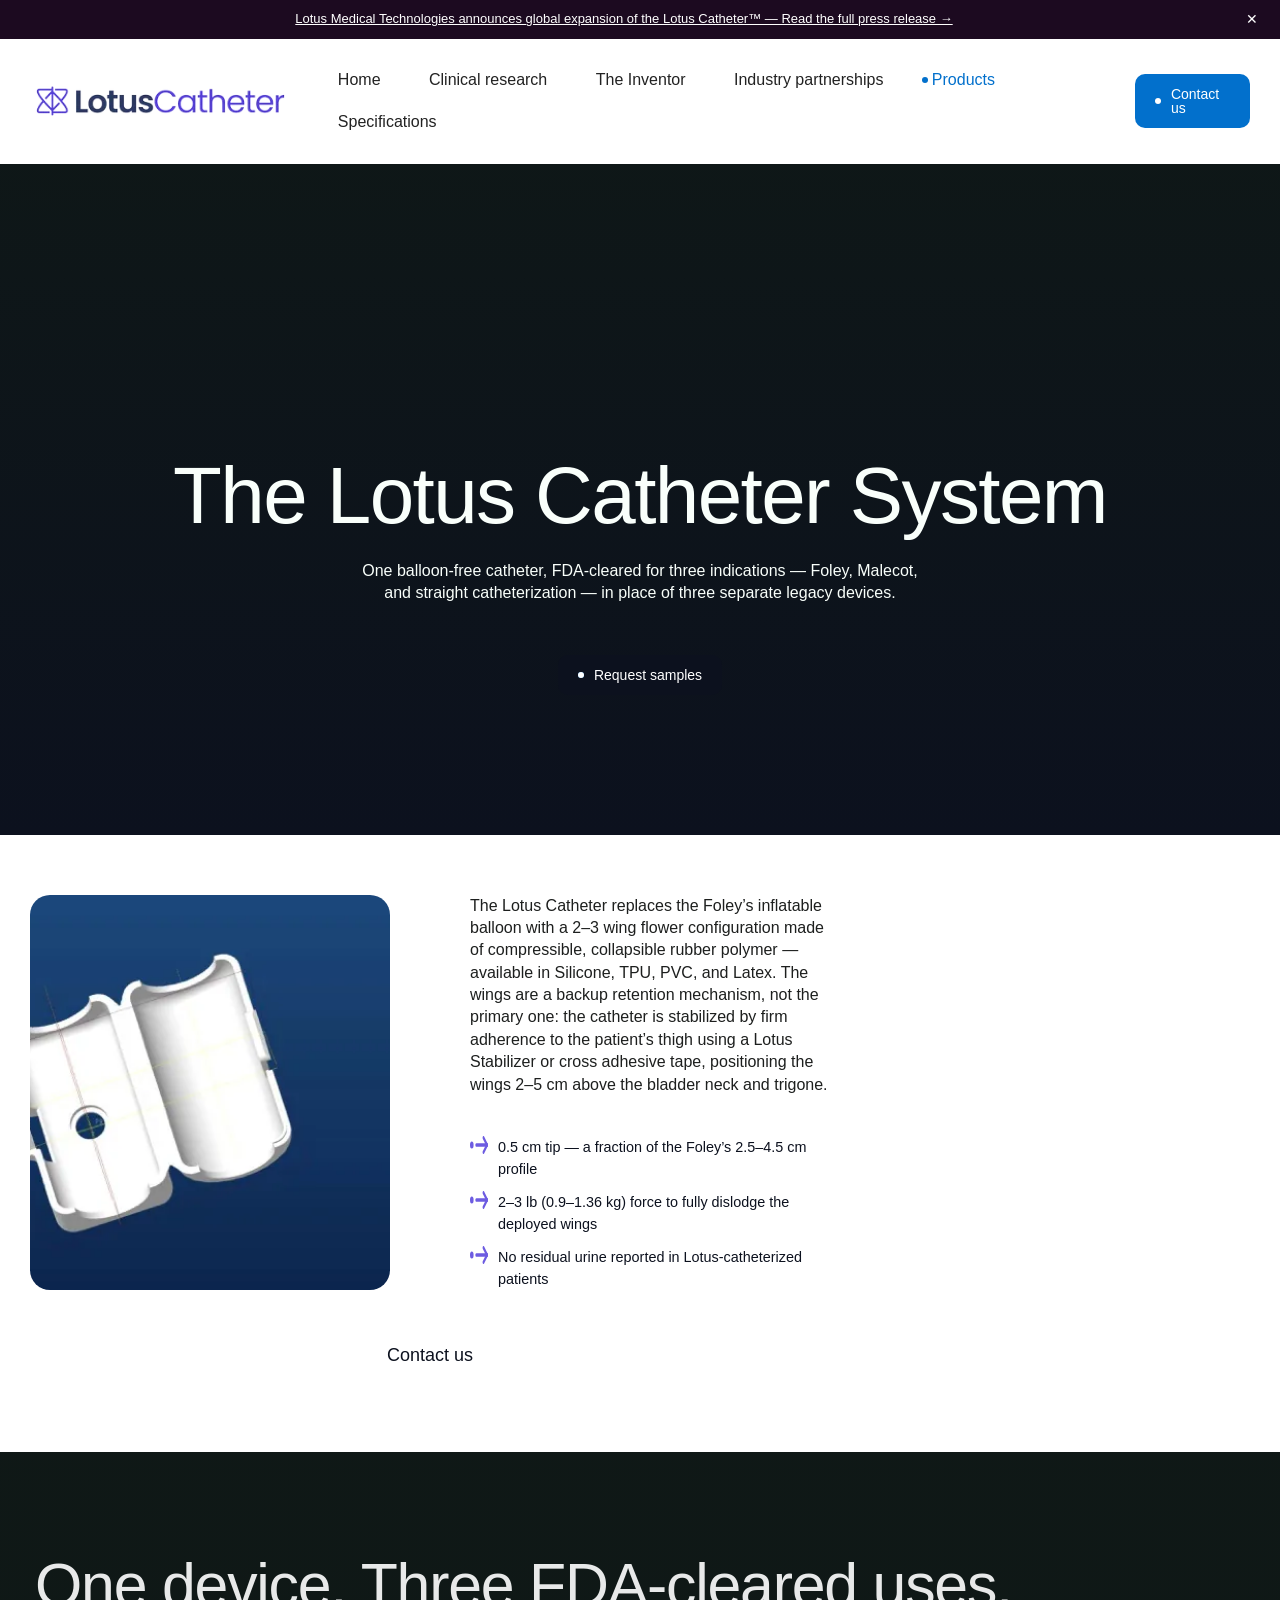
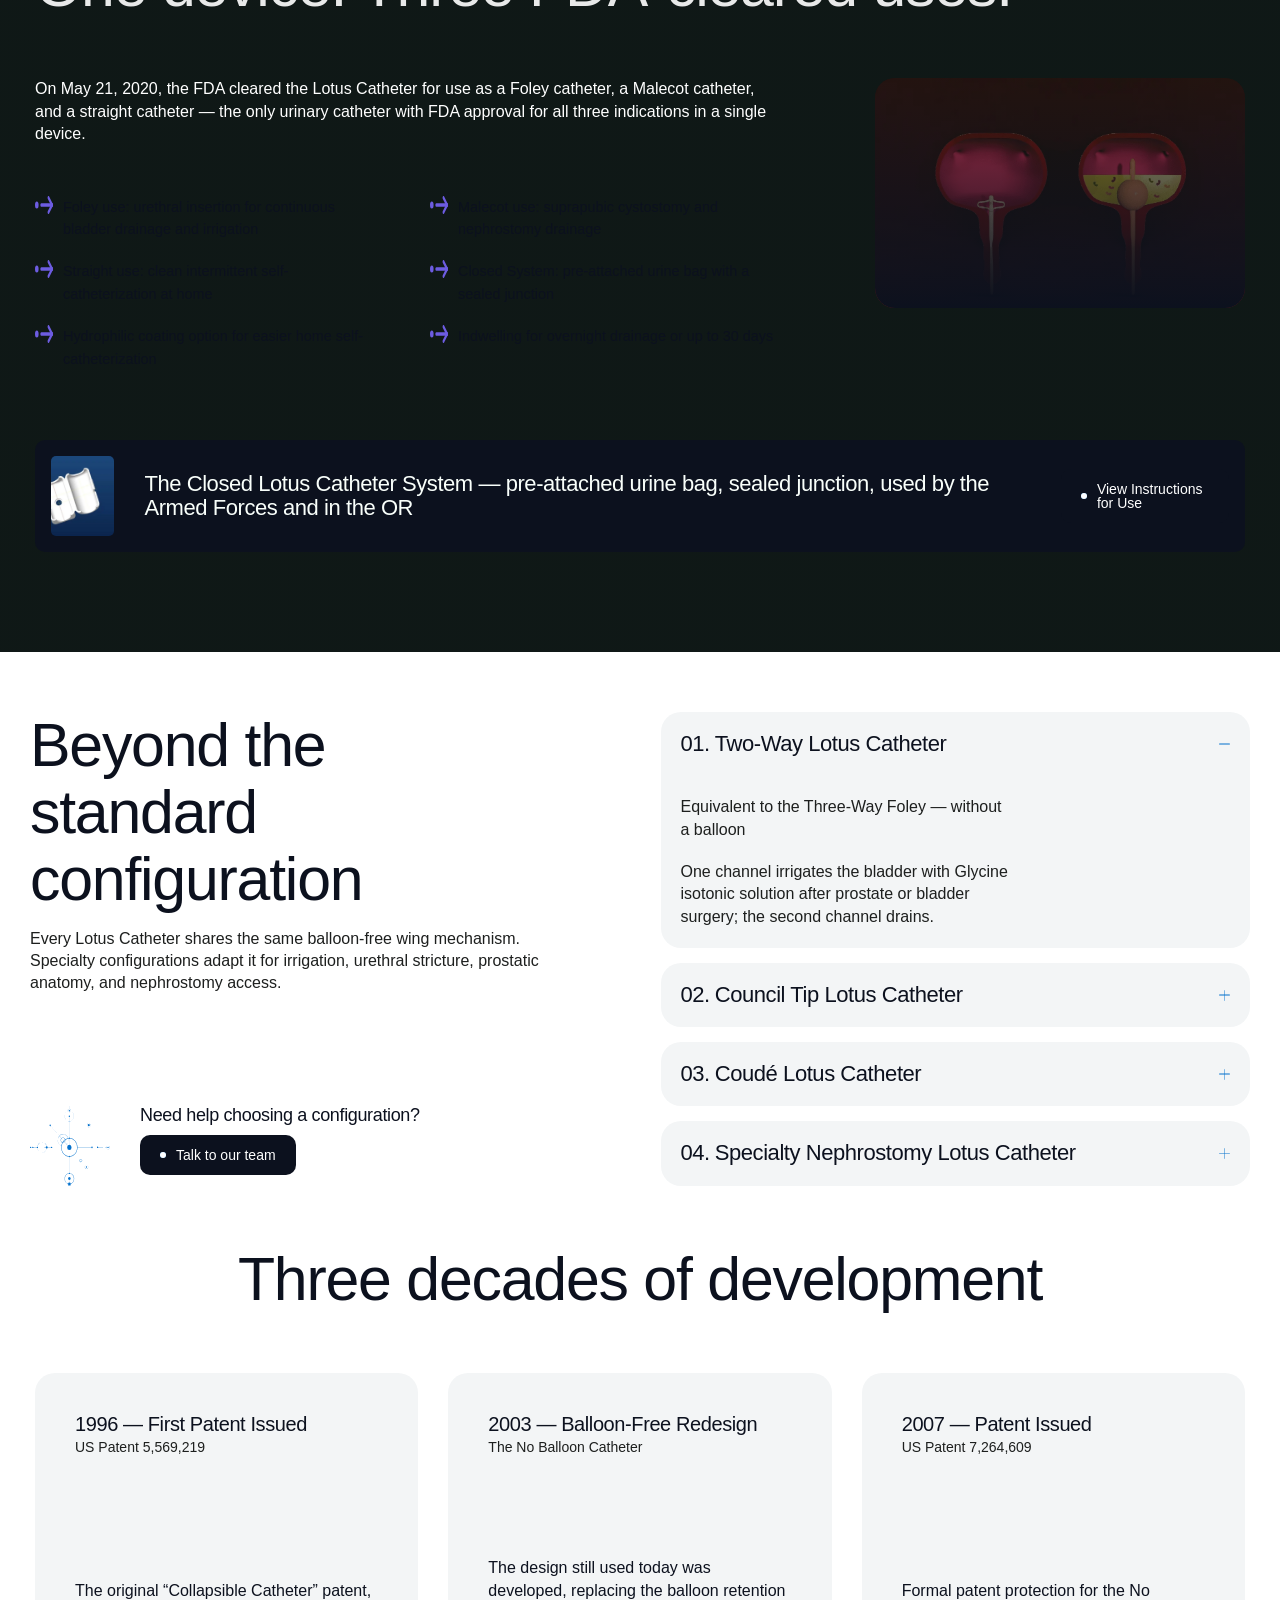
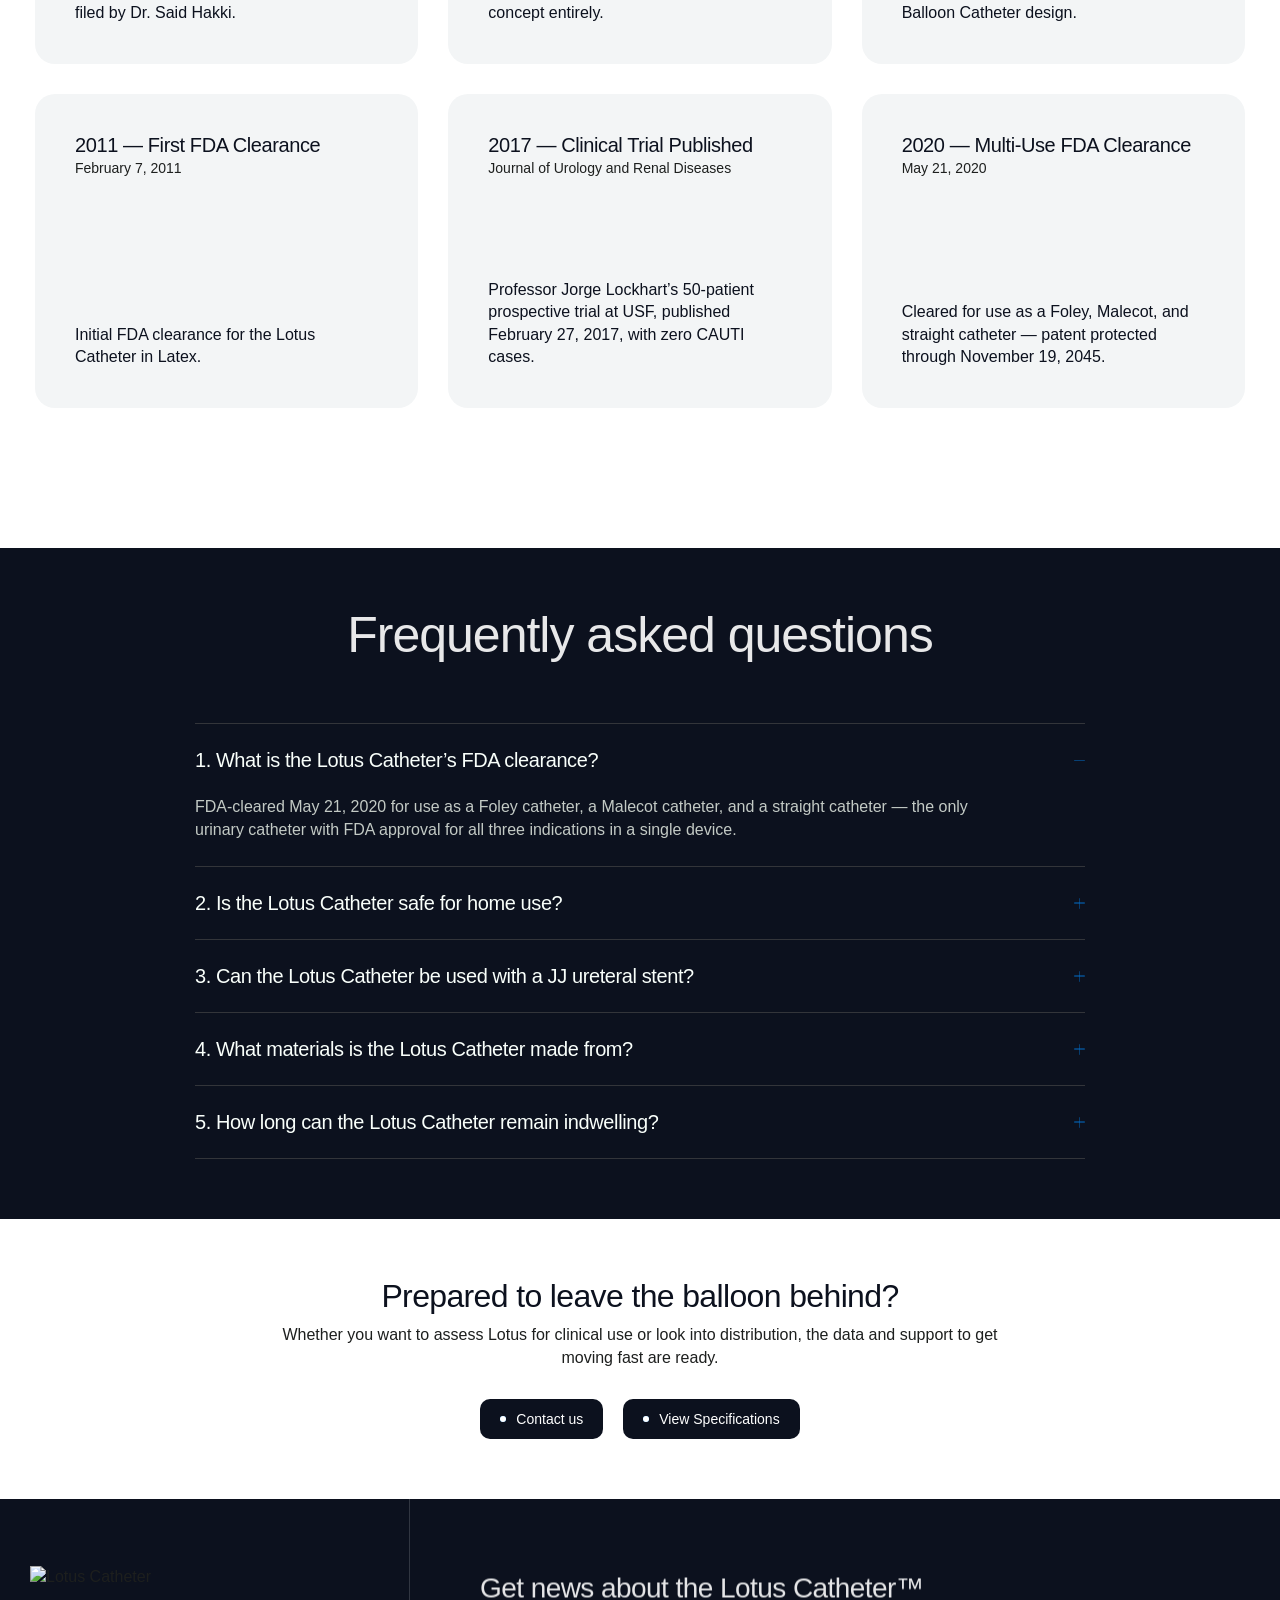
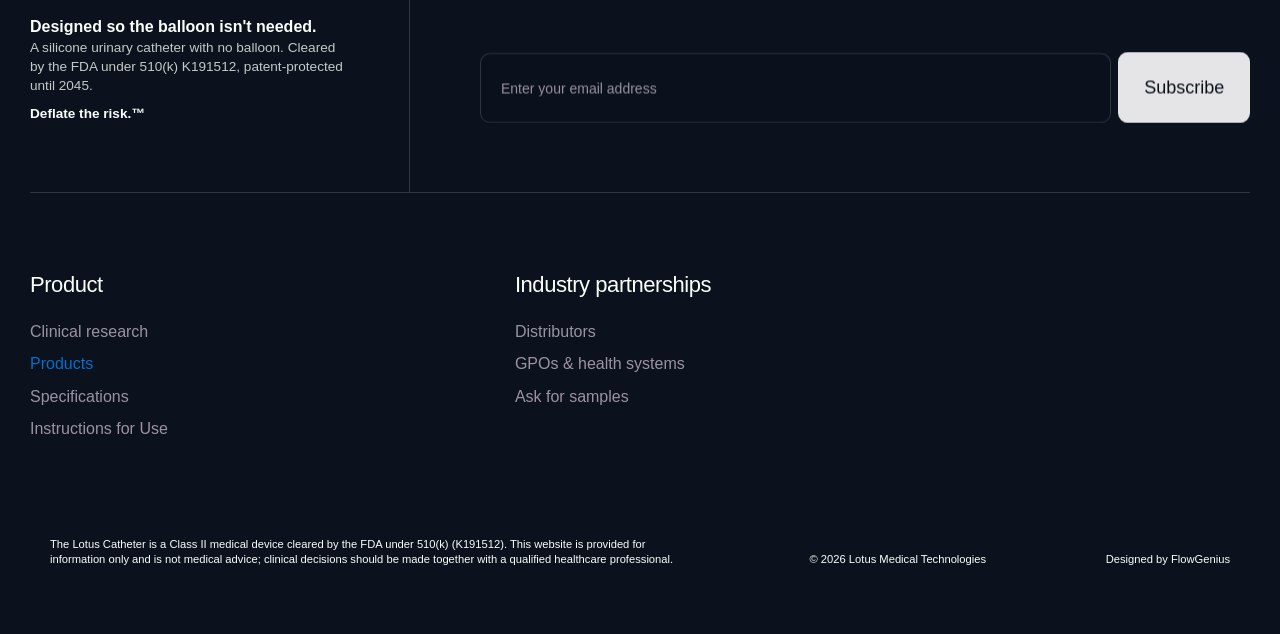
==== commit 4a150b45: "Optimize assets and refine Training, comparison and inventor sections Convert used images to resized" ====
--- a/products.html
+++ b/products.html
@@ -997,7 +997,7 @@
 								>Industry partnerships</a
 							>
 							<a
-								href="products.html" aria-current="page" class="nav-link w-nav-link w--current" >Products</a >
+								href="products.html" aria-current="page" class="nav-link w-nav-link w--current nav-active" >Products</a >
 							<a
 								href="specifications.html"
 								class="nav-link w-nav-link"
@@ -1044,7 +1044,7 @@
 					<div class="service-info-item">
 						<div class="w-layout-grid grid-service-wrap">
 							<div class="service-image-wrap">
-								<img src="assets/Images/lotus-wing-mechanism.jpg" loading="lazy" alt="Lotus Catheter wing retention mechanism" class="service-image"/>
+								<img src="assets/Images/lotus-wing-mechanism.webp" loading="lazy" alt="Lotus Catheter wing retention mechanism" class="service-image"/>
 							</div>
 							<div class="service-info">
 								<p class="service-info-description">The Lotus Catheter replaces the Foley’s inflatable balloon with a 2–3 wing flower configuration made of compressible, collapsible rubber polymer — available in Silicone, TPU, PVC, and Latex. The wings are a backup retention mechanism, not the primary one: the catheter is stabilized by firm adherence to the patient’s thigh using a Lotus Stabilizer or cross adhesive tape, positioning the wings 2–5 cm above the bladder neck and trigone.</p>
@@ -1106,7 +1106,7 @@
 							</div>
 						</div>
 						<div class="service-list-right">
-							<img src="assets/Images/Lotus+Foley+Lumens.png" loading="lazy" sizes="(max-width: 600px) 100vw, 600px" alt="Lotus wing configuration vs. Foley balloon and residual urine, cross-section" class="service-list-image"/>
+							<img src="assets/Images/Lotus+Foley+Lumens.webp" loading="lazy" sizes="(max-width: 600px) 100vw, 600px" alt="Lotus wing configuration vs. Foley balloon and residual urine, cross-section" class="service-list-image"/>
 							<div class="service-list-overlay"></div>
 						</div>
 					</div>
@@ -1116,7 +1116,7 @@
 								<div class="case-study-list">
 									<div class="case-study-left">
 										<div class="case-study-images">
-											<img src="assets/Images/lotus-wing-mechanism.jpg" loading="lazy" alt="Closed Lotus Catheter System" class="case-list-image"/>
+											<img src="assets/Images/lotus-wing-mechanism.webp" loading="lazy" alt="Closed Lotus Catheter System" class="case-list-image"/>
 										</div>
 										<h3 class="case-list-title">The Closed Lotus Catheter System — pre-attached urine bag, sealed junction, used by the Armed Forces and in the OR</h3>
 									</div>
--- a/styles/style.css
+++ b/styles/style.css
@@ -2070,8 +2070,8 @@
     --_typography---h6--line-height-2: 1.1em;
     --_typography---h6--font-weight-400: 400;
     --border-radius--sm: .313rem;
-    --color--primary-1: #1d75b2;
-    --color--gray-7: #f5f3f6;
+    --color--primary-1: #0270CC;
+    --color--gray-7: #f3f5f6;
     --_typography---body--body-lg: 1.25rem;
     --_layout---container--container-max-width: 1520px;
     --_layout---container--container-gutter: 1.875rem;
@@ -2079,11 +2079,11 @@
     --color--gray-3: #1d1f1e;
     --_typography---body--body-xs: .875rem;
     --color--gray-7-16: #f3f6f429;
-    --color--gray-1: #0e1321;
+    --color--gray-1: #0c111e;
     --color--secondary-2: #f9fffb;
     --color--gray-5: #9b93a3;
-    --color--secondary-1: #c2c4f7;
-    --color--black: #051521;
+    --color--secondary-1: #bddff7;
+    --color--black: #0c111e;
     --border-radius--md: .625rem;
     --border-radius--button: .625rem;
     --color--primary-2: #ffffffe7;
@@ -2103,14 +2103,14 @@
     --gap--gap-13: 100px;
     --gap--gap-8: 50px;
     --gap--gap-2: 10px;
-    --color--gray-2: #333a35;
+    --color--gray-2: #33353a;
     --gap--gap-7: 40px;
     --gap--gap-4: 20px;
     --border-radius--lg: 1.25rem;
     --_layout---container--container-small-max-width: 950px;
     --_layout---container--container-small-gutter: 1.875rem;
     --color--white: white;
-    --_layout---spacing--section-spacing: 8.75rem;
+    --_layout---spacing--section-spacing: 3.75rem;
     --_layout---spacing--section-spacing-top: 8.75rem;
     --_layout---spacing--section-spacing-bottom: 8.75rem;
     --_typography---h6--line-height-1: 1em;
@@ -3168,6 +3168,11 @@
     background-size: 6px 6px
 }
 
+.nav-link.nav-active {
+    color: var(--color--primary-1);
+    background-size: 6px 6px
+}
+
 .nav-menu {
     align-self: center;
     position: static
@@ -3226,8 +3231,8 @@
 
 .navbar {
     background-color: var(--color--transparent);
-    padding-top: 1.15rem;
-    padding-bottom: 1.15rem
+    padding-top: 1.25rem;
+    padding-bottom: 1.25rem
 }
 
 .utility-page-content {
@@ -3472,6 +3477,19 @@
     background-color: var(--color--secondary-2)
 }
 
+.nav-button-wrap .button-black {
+    background-color: var(--color--primary-1);
+    transition: background-color .3s ease-in-out
+}
+
+.nav-button-wrap .button-black:hover {
+    background-color: #015bad
+}
+
+.nav-button-wrap .button-black .button-hover {
+    background-color: #015bad
+}
+
 .button-left-icon {
     z-index: 3;
     background-color: var(--color--white);
@@ -3509,7 +3527,7 @@
 
 .logo {
     width: auto;
-    height: 50px
+    height: 40px
 }
 
 .dropdown {
@@ -3643,7 +3661,7 @@
 }
 
 .split-hero-title {
-    color: var(--color--white);
+    color: #0c111e;
     font-size: var(--_typography---h1--h1);
     line-height: var(--_typography---h1--line-height-1)
 }
@@ -3737,7 +3755,7 @@
 }
 
 .hero-section {
-    background-image: linear-gradient(180deg, var(--color--transparent), var(--color--black));
+    background-image: linear-gradient(180deg, var(--color--transparent), #FFF);
     padding-top: 16rem;
     padding-bottom: 8.75rem;
     position: relative;
@@ -3748,7 +3766,7 @@
     grid-column-gap: var(--gap--gap-5);
     grid-row-gap: var(--gap--gap-5);
     grid-template-rows: auto;
-    grid-template-columns: 1fr minmax(200px, .85fr);
+    grid-template-columns: 1fr minmax(400px, .75fr);
     position: relative
 }
 
@@ -3760,9 +3778,16 @@
 }
 
 .hero-title {
-    color: #FFF;
+    color: #152241;
     line-height: var(--_typography---h1--line-height-1);
     margin-bottom: 2.5rem;
+}
+
+.hero-button-inline {
+    grid-column-gap: var(--gap--gap-3);
+    grid-row-gap: var(--gap--gap-3);
+    flex-flow: wrap;
+    display: flex
 }
 
 .hero-right {
@@ -3770,7 +3795,8 @@
     grid-row-gap: var(--gap--gap-4);
     flex-flow: column;
     width: 100%;
-    display: flex
+    display: flex;
+    justify-content: flex-end;
 }
 
 .hero-pre-title {
@@ -3799,16 +3825,22 @@
     overflow: hidden
 }
 
+.grid-hero-right > .hero-item-one:only-child {
+    grid-column: 1 / -1
+}
+
 .hero-item-one {
     grid-column-gap: var(--gap--gap-3);
     grid-row-gap: var(--gap--gap-3);
+            background-image: linear-gradient(180deg, var(--color--transparent), #0c111e 100%, white), url(../assets/Images/iridescent_oil_bubbles.webp);
+
     background-color: var(--color--black);
     background-position: 0 0, 50%;
     background-repeat: repeat, no-repeat;
     background-size: auto, cover;
     flex-flow: column;
     justify-content: flex-end;
-    padding: 1.25rem;
+    padding: 2.25rem;
     display: flex
 }
 
@@ -3933,7 +3965,7 @@
     font-size: var(--_typography---body--body-xs);
     flex-flow: column;
     justify-content: flex-start;
-    align-items: flex-start;
+    align-items: flex-end;
     padding: 1.25rem;
     display: flex
 }
@@ -4044,7 +4076,7 @@
     grid-column-gap: var(--gap--gap-4);
     grid-row-gap: var(--gap--gap-4);
     border-radius: var(--border-radius--sm);
-    background-color: var(--color--gray-1);
+    background-color: #101625;
     padding-top: .813rem;
     padding-bottom: .813rem;
     padding-left: 1.25rem;
@@ -6626,7 +6658,7 @@
 .solution-item-one {
     border-radius: var(--border-radius--lg);
     background-color: var(--color--black);
-    background-image: linear-gradient(#17101bb3, #18101b00), url(../assets/Images/oil_bubble_macro.jpg);
+    background-image: linear-gradient(#17101bb3, #18101b00), url(../assets/Images/oil_bubble_macro.webp);
     background-position: 0 0, 50%;
     background-repeat: repeat, no-repeat;
     background-size: auto, cover;
@@ -7279,7 +7311,6 @@
 .left-solution-item-one {
     border-radius: var(--border-radius--lg);
     background-color: var(--color--black);
-    background-image: linear-gradient(#101b13cc, #101b13cc), url(https://cdn.prod.website-files.com/69005cf82faa551a1f421ffc/692adfbec45c54c80074ca9b_service-2.webp);
     background-position: 0 0, 50%;
     background-repeat: repeat, no-repeat;
     background-size: auto, cover;
@@ -7876,7 +7907,7 @@
     }
 
     .hero-item-one, .hero-item-two {
-        padding: 1.875rem
+        padding: 2.5rem
     }
 
     .grid-about {
@@ -8589,7 +8620,7 @@
     }
 
     .hero-item-one {
-        background-image: linear-gradient(180deg, var(--color--transparent), #101b13 100%, white), url(../assets/Images/iridescent_oil_bubbles.jpg);
+        background-image: linear-gradient(180deg, var(--color--transparent), #0c111e 100%, white), url(../assets/Images/iridescent_oil_bubbles.webp);
         background-position: 0 0, 50%;
         background-repeat: repeat, no-repeat;
         background-size: auto, cover;
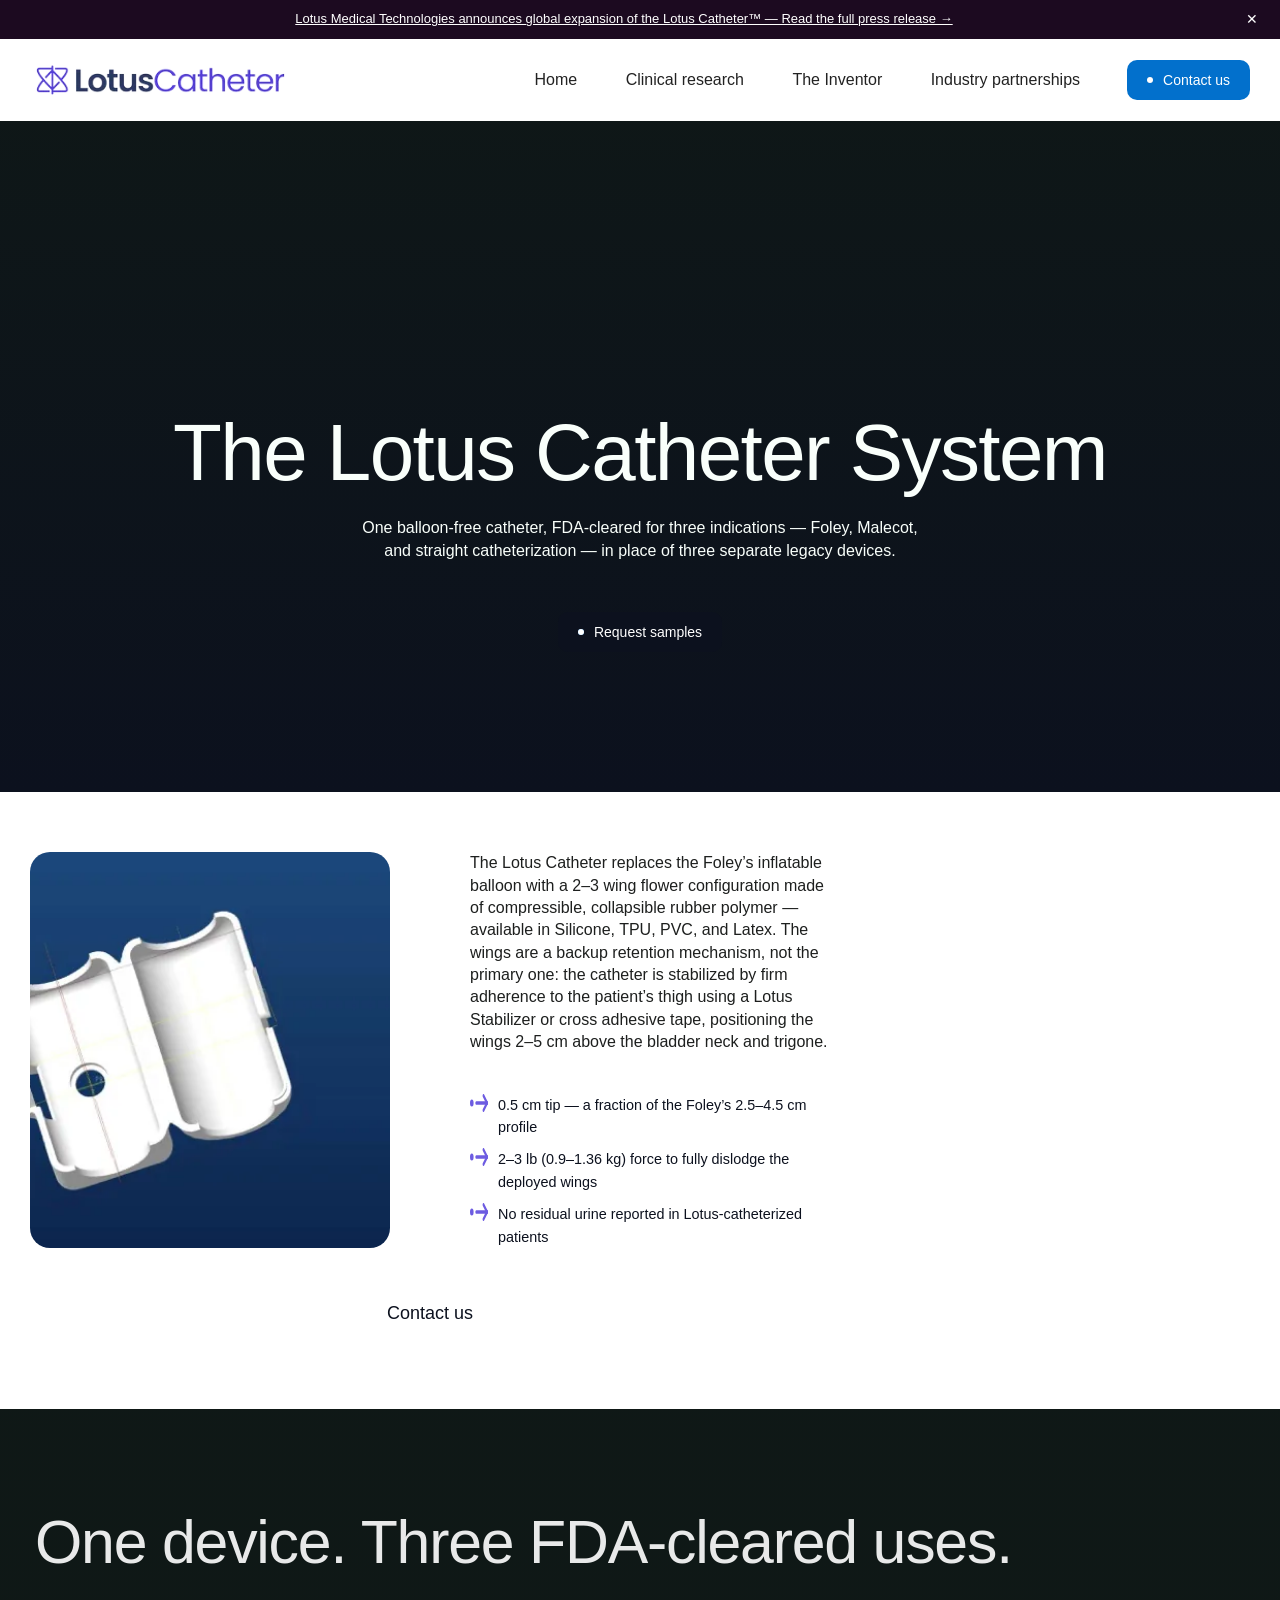
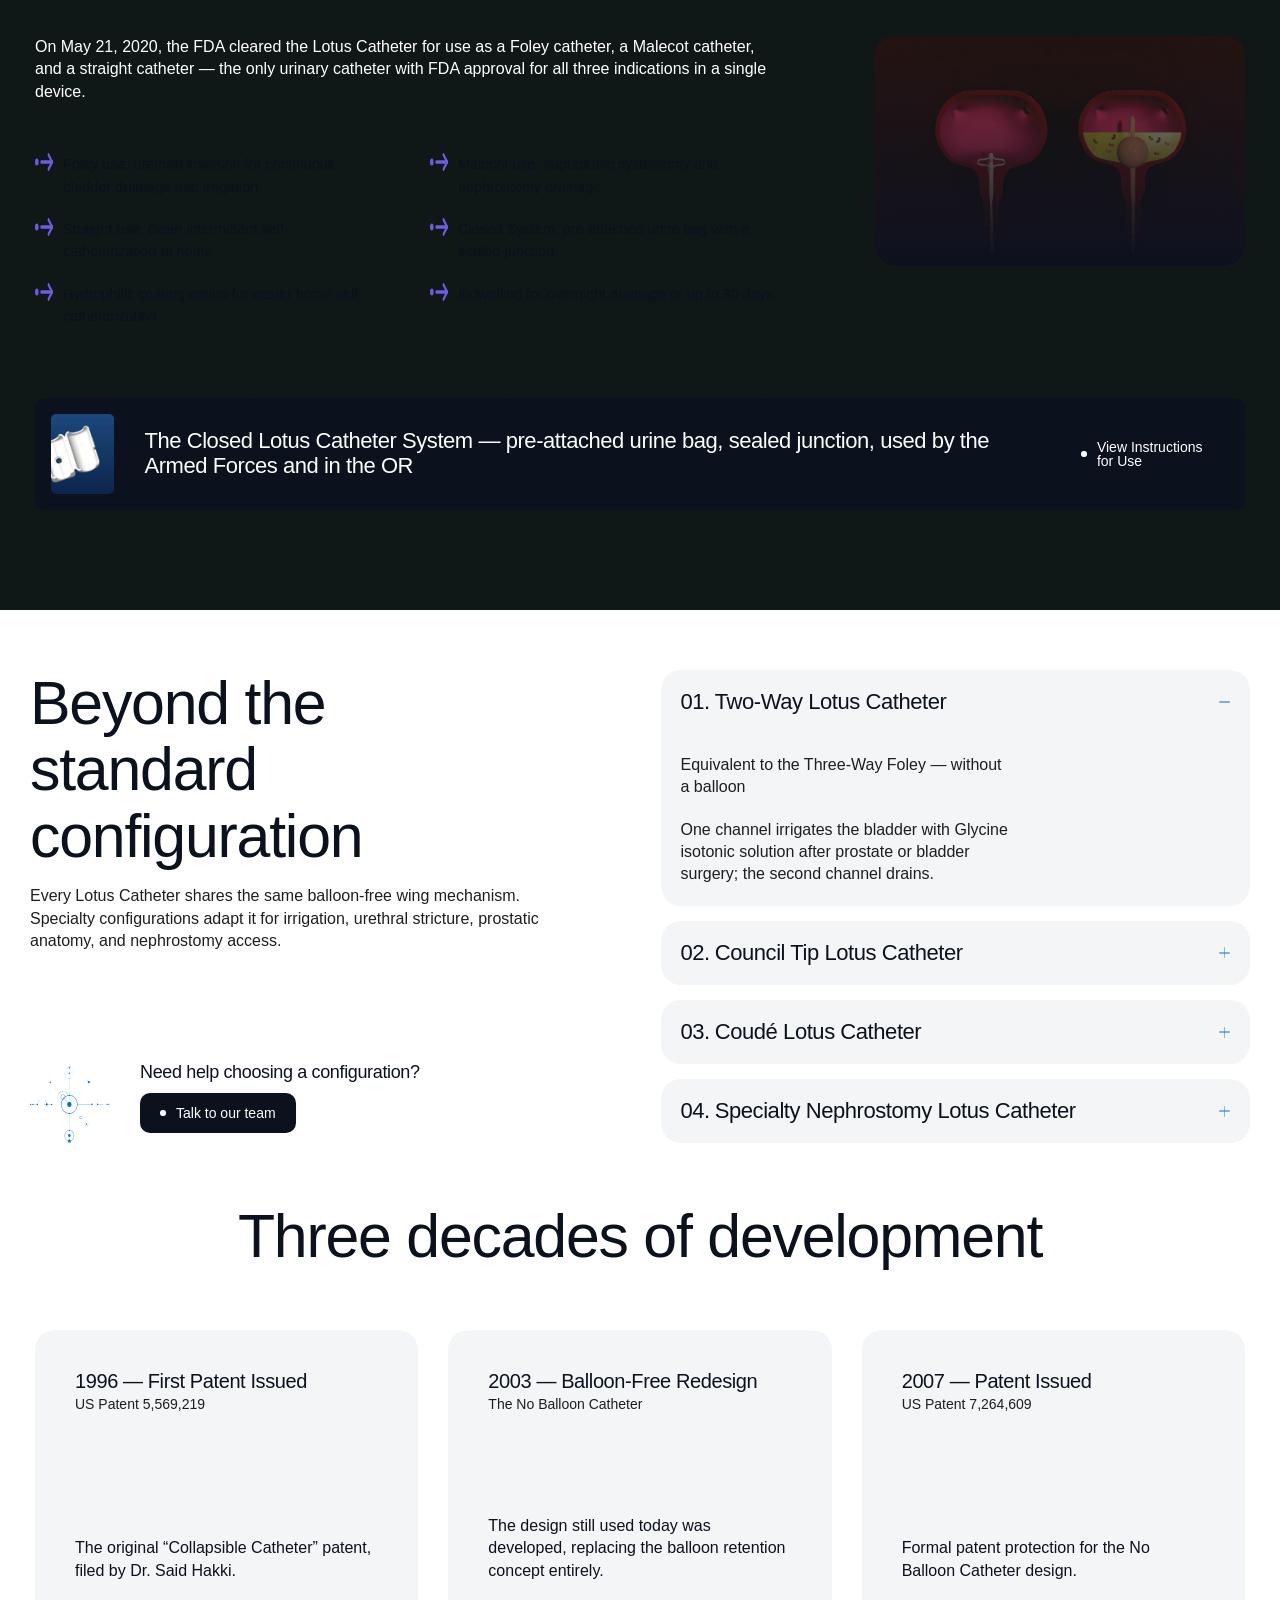
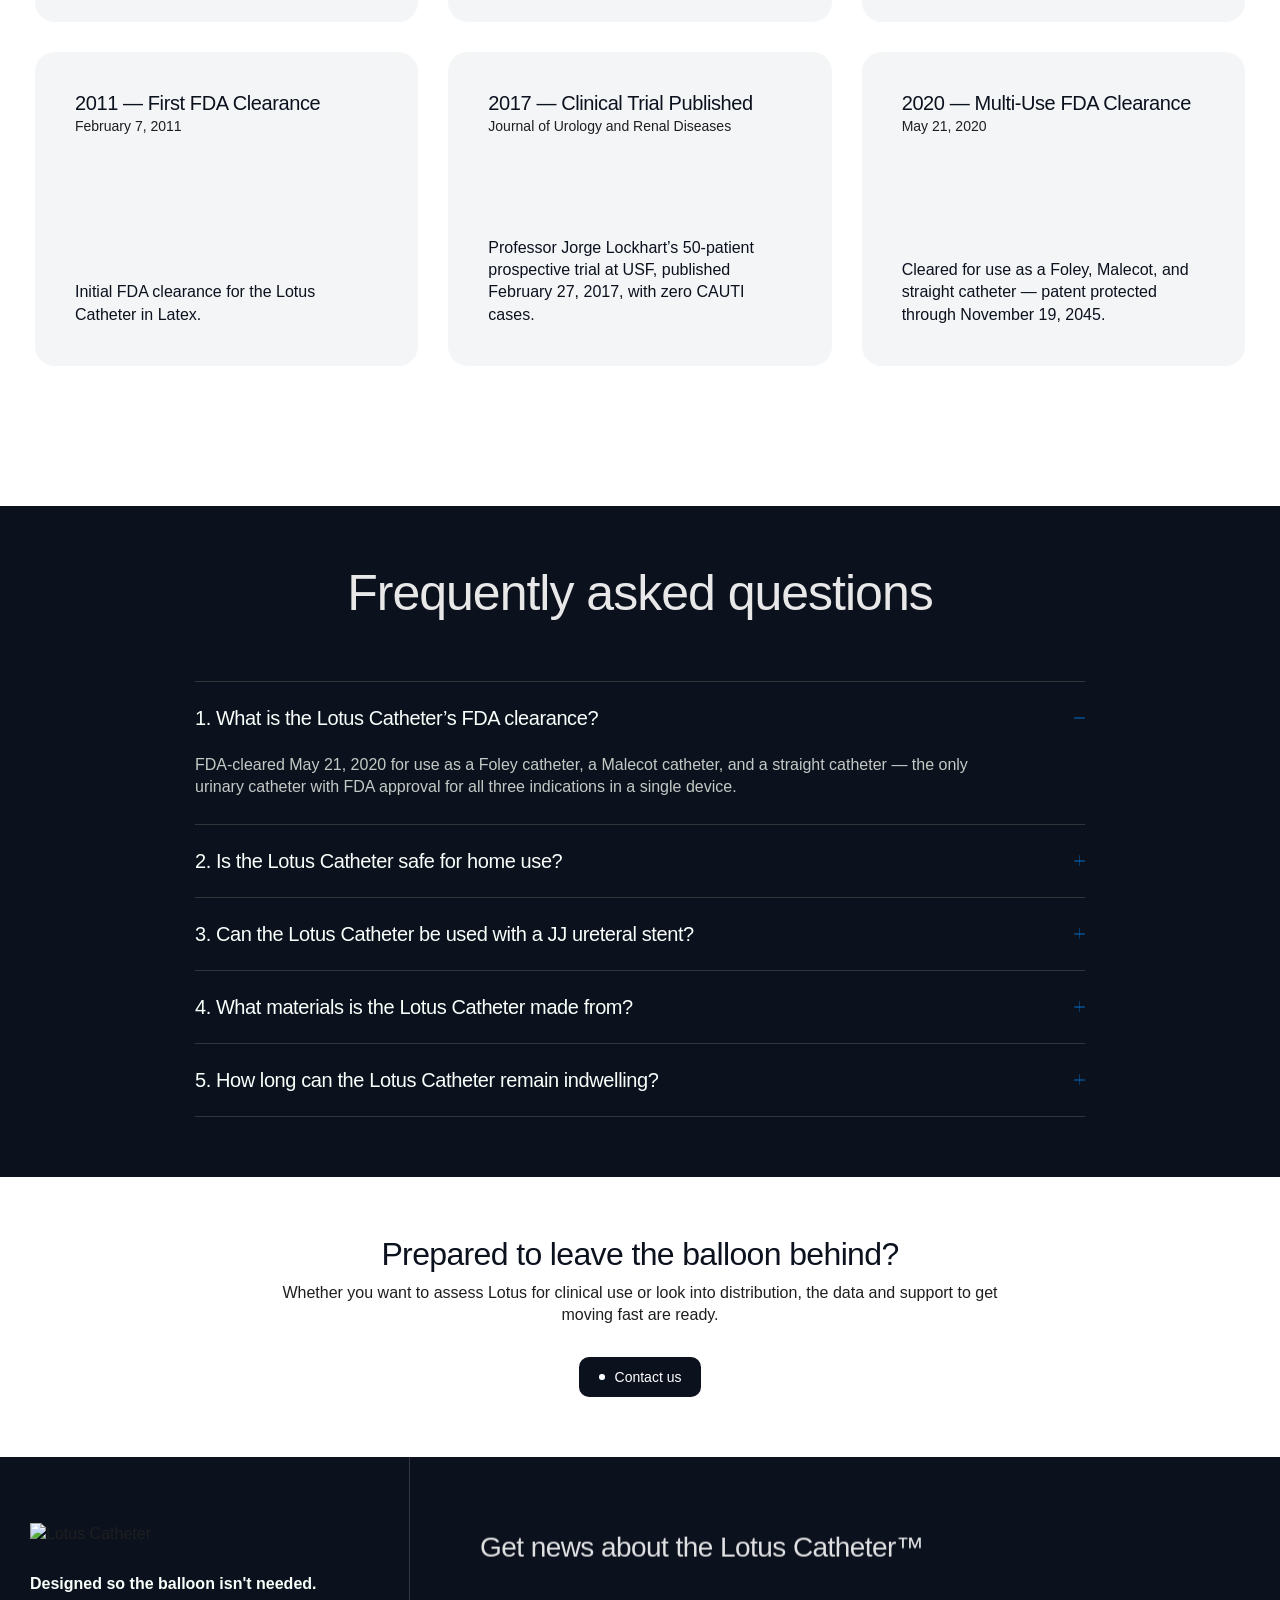
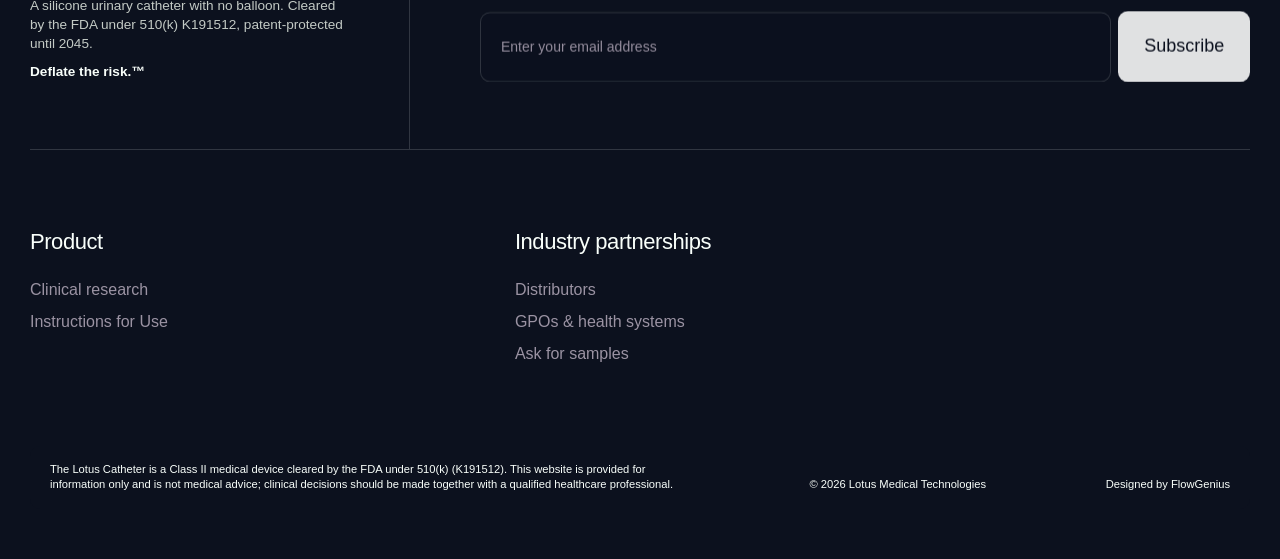
==== commit eed15210: "Remove links to Products and Specifications pages Co-Authored-By: Claude Sonnet 5 <noreply@anthropic" ====
--- a/products.html
+++ b/products.html
@@ -996,13 +996,6 @@
 								class="nav-link w-nav-link"
 								>Industry partnerships</a
 							>
-							<a
-								href="products.html" aria-current="page" class="nav-link w-nav-link w--current nav-active" >Products</a >
-							<a
-								href="specifications.html"
-								class="nav-link w-nav-link"
-								>Specifications</a
-							>
 						</nav>
 						<div class="nav-button-wrap">
 							<a
@@ -1408,11 +1401,6 @@
 							<div class="button-left-icon"></div>
 							<div class="button-hover"></div>
 							<div class="button-text">Contact us</div>
-						</a>
-						<a href="specifications.html" class="button-black w-inline-block">
-							<div class="button-left-icon"></div>
-							<div class="button-hover"></div>
-							<div class="button-text">View Specifications</div>
 						</a>
 					</div>
 				</div>
@@ -1495,12 +1483,6 @@
 								<div class="footer-links">
 									<a href="./#comparison" class="footer-link"
 										>Clinical research</a
-									>
-									<a href="products.html" class="footer-link"
-										>Products</a
-									>
-									<a href="specifications.html" class="footer-link"
-										>Specifications</a
 									>
 									<a
 										href="assets/Documents/lotus-catheter-instructions-for-use.pdf"
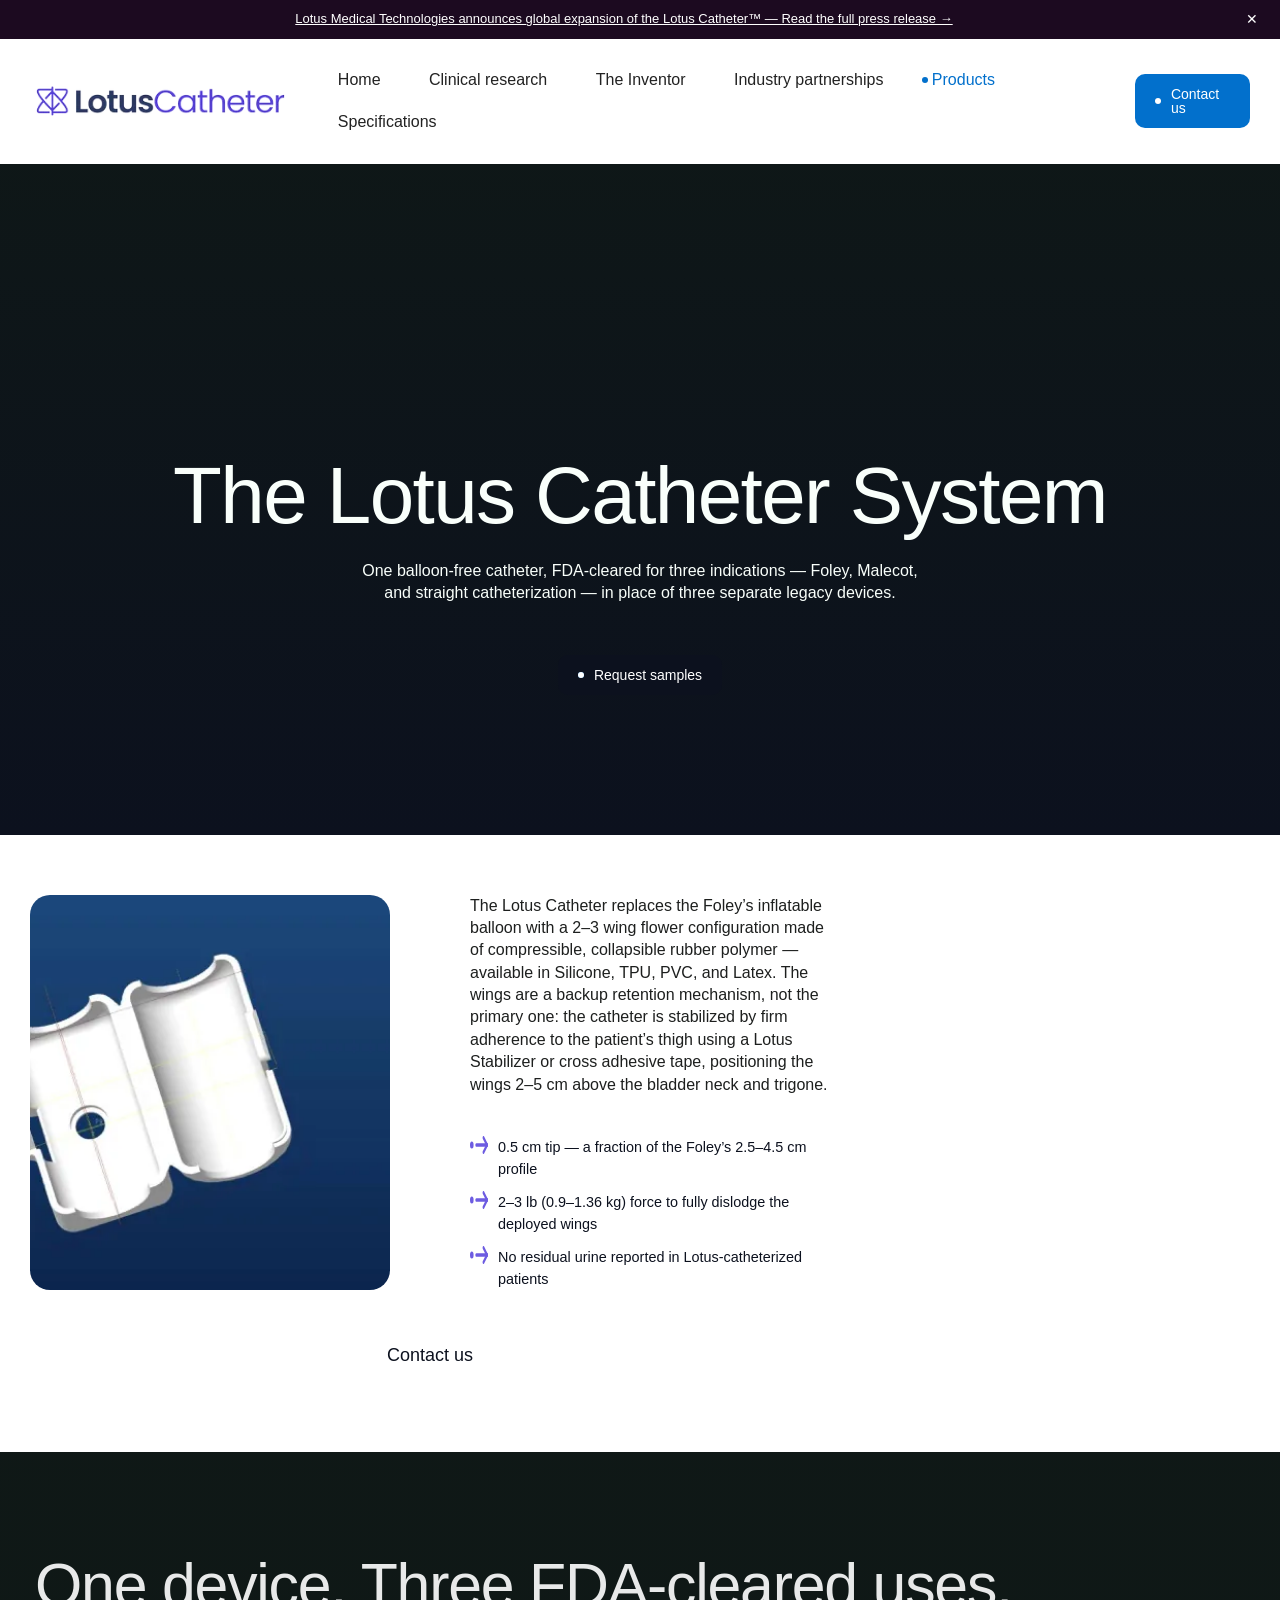
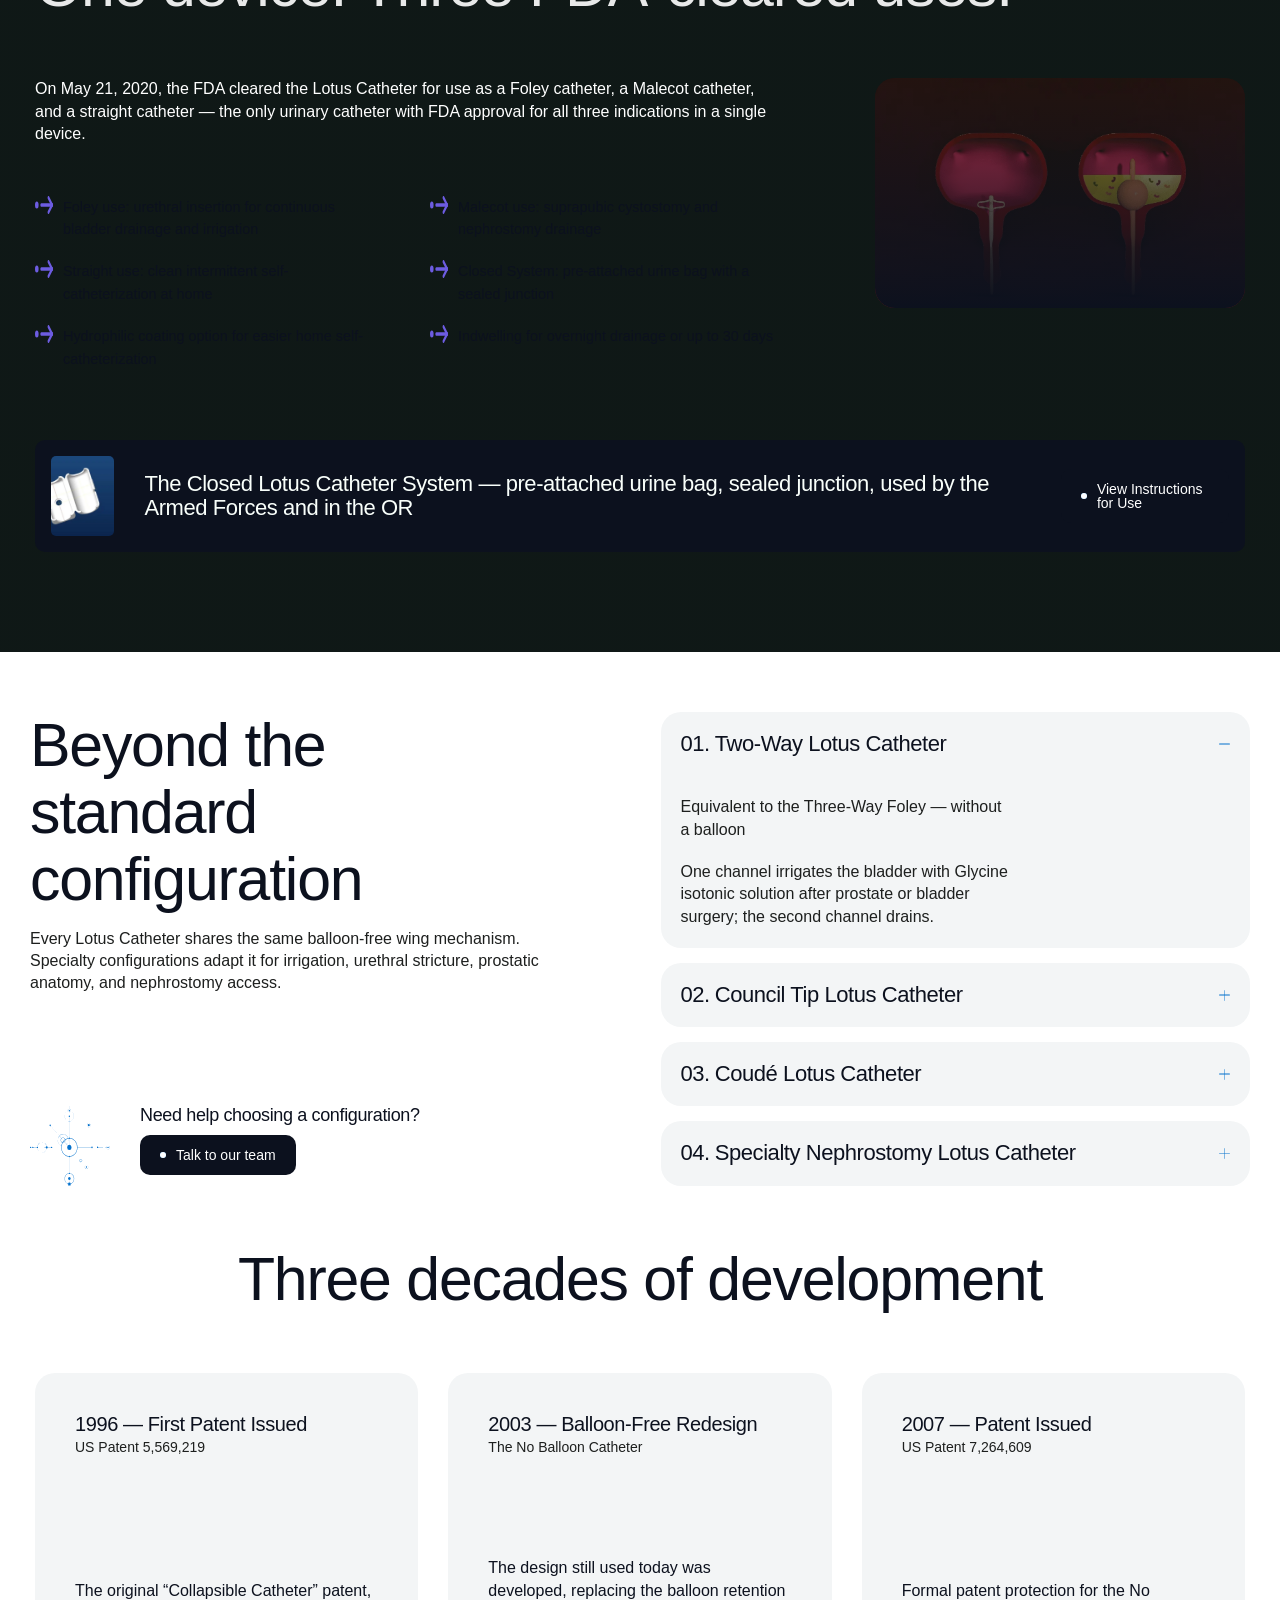
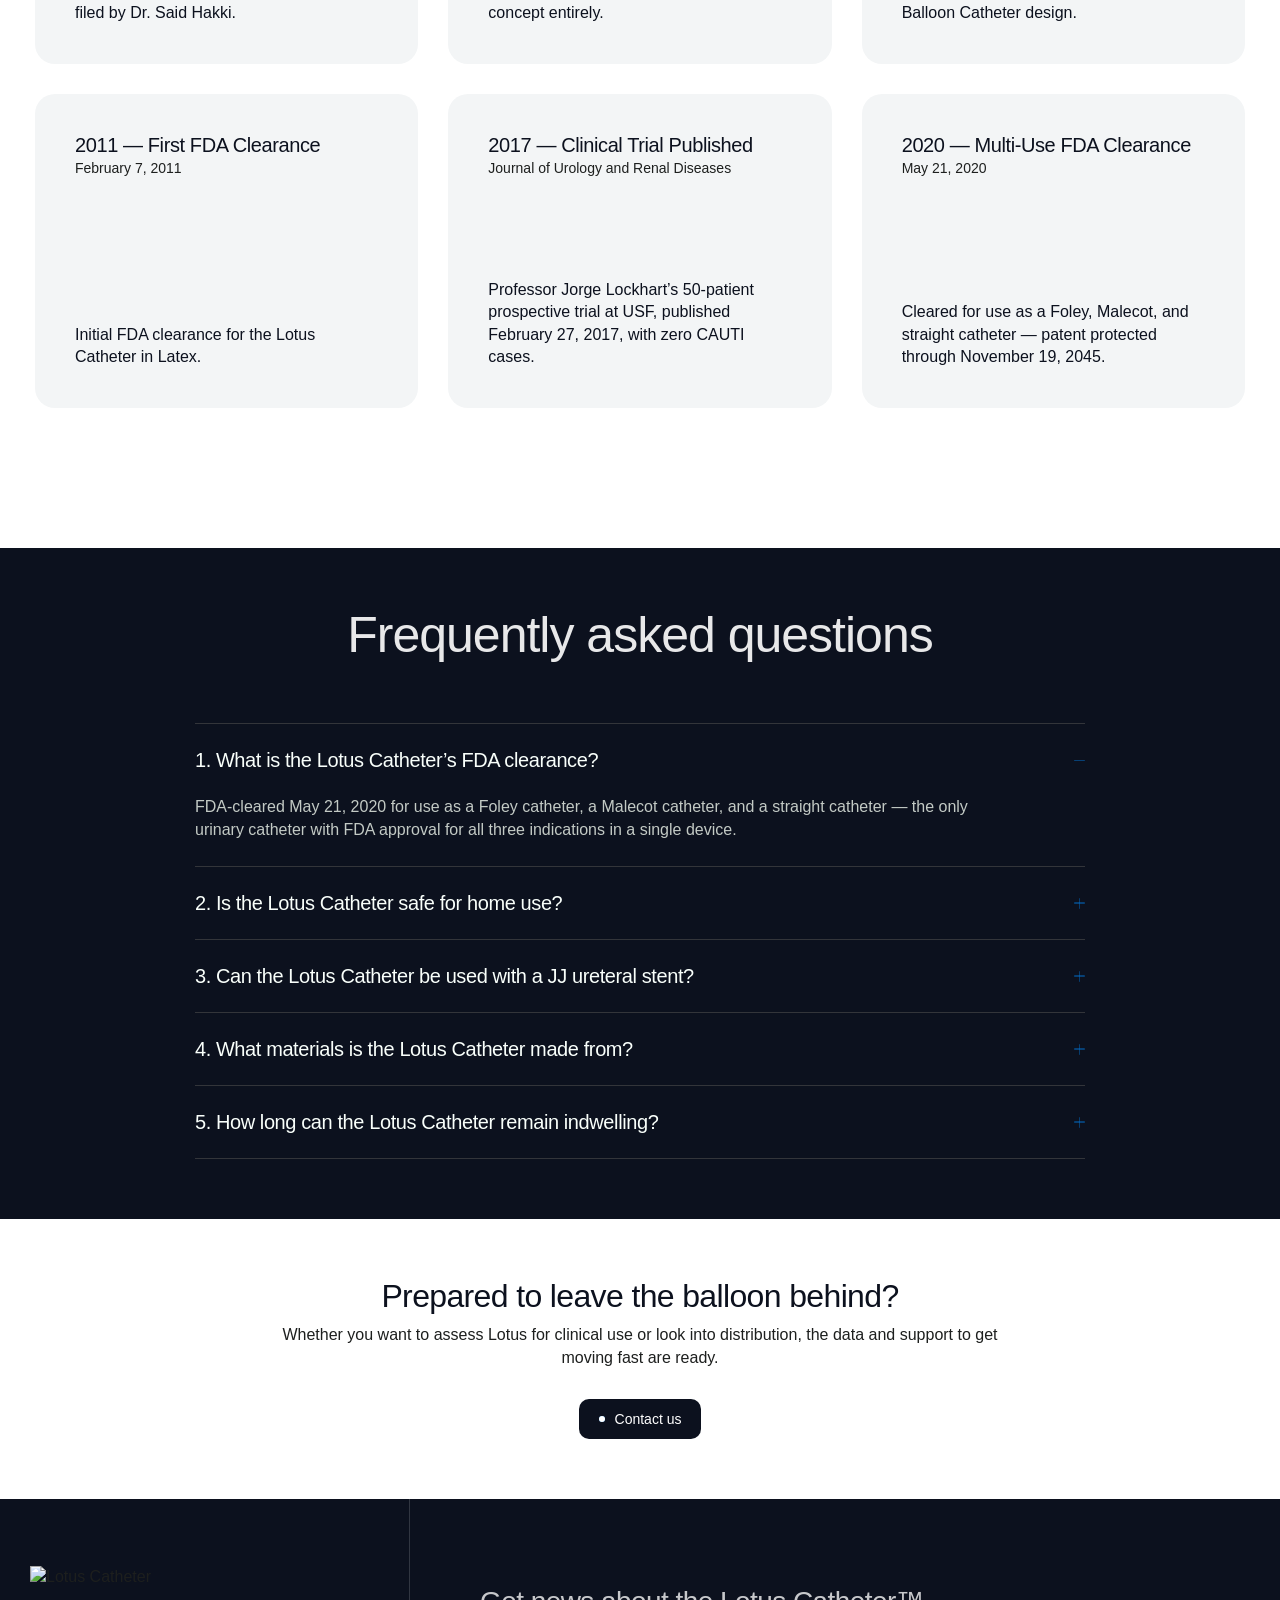
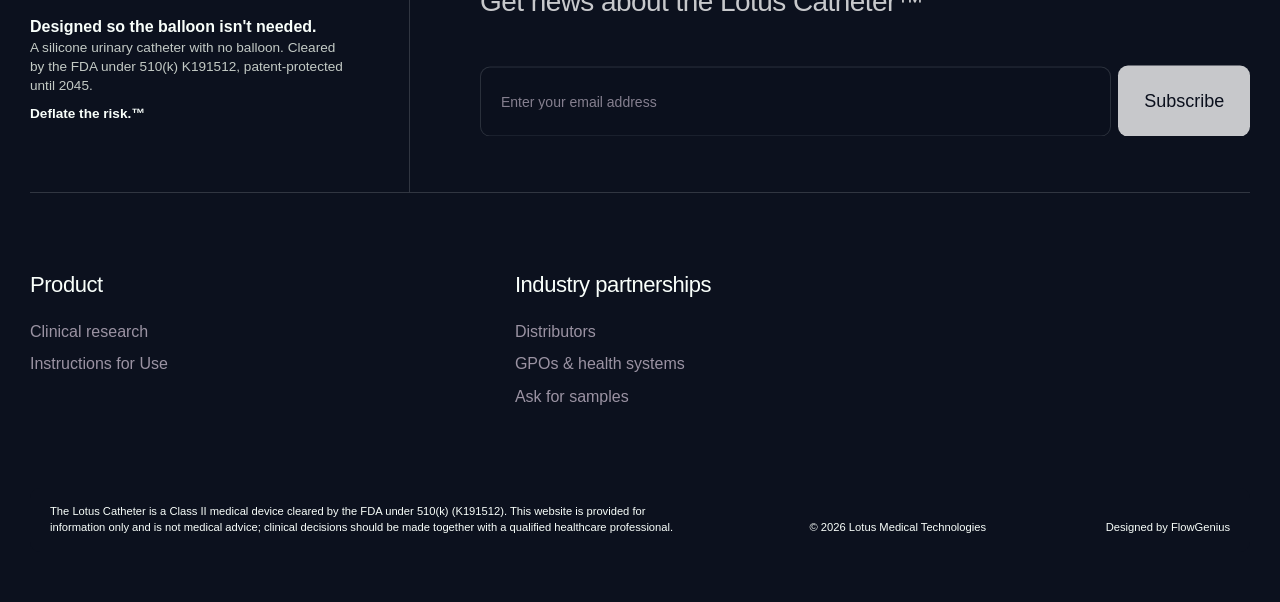
==== commit a8be3eda: "Restore Products and Specifications titles in the header Co-Authored-By: Claude Sonnet 5 <noreply@an" ====
--- a/products.html
+++ b/products.html
@@ -996,6 +996,11 @@
 								class="nav-link w-nav-link"
 								>Industry partnerships</a
 							>
+							<a aria-current="page" class="nav-link w-nav-link w--current nav-active" >Products</a >
+							<a
+								class="nav-link w-nav-link"
+								>Specifications</a
+							>
 						</nav>
 						<div class="nav-button-wrap">
 							<a
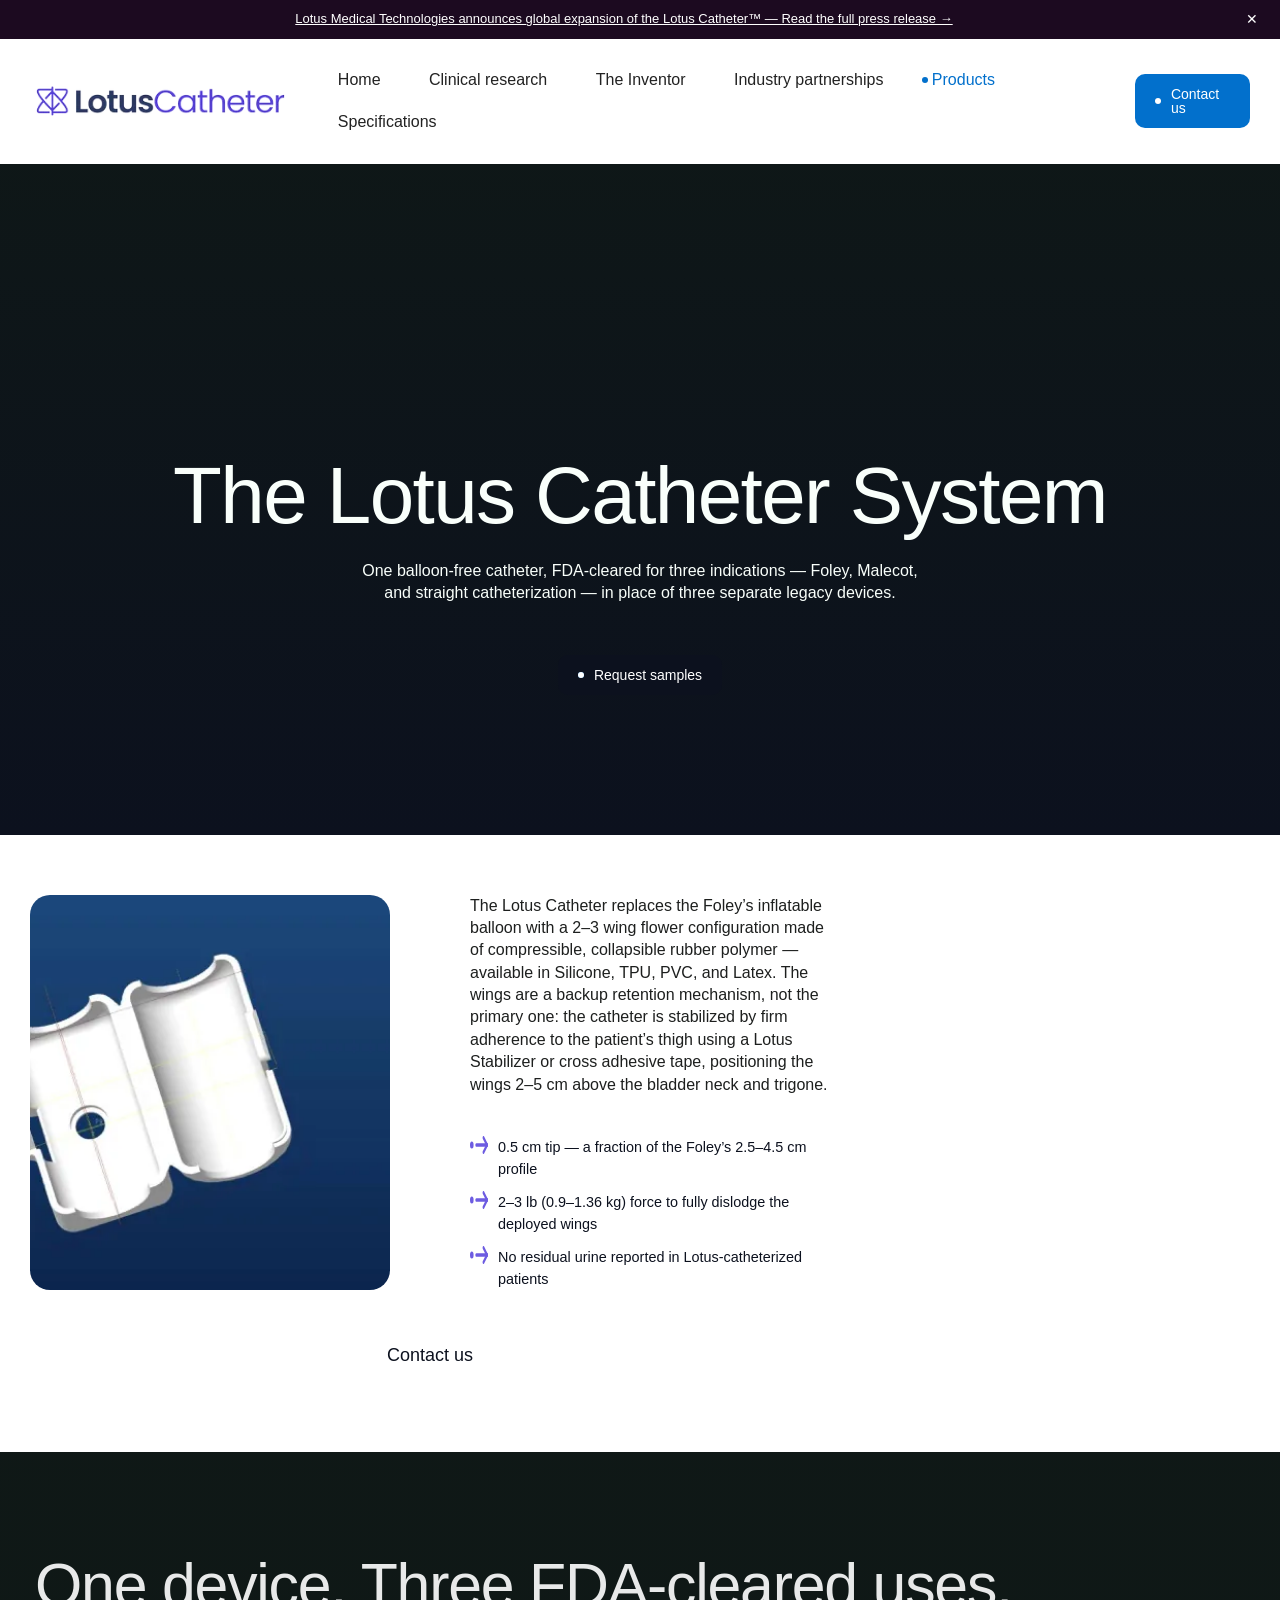
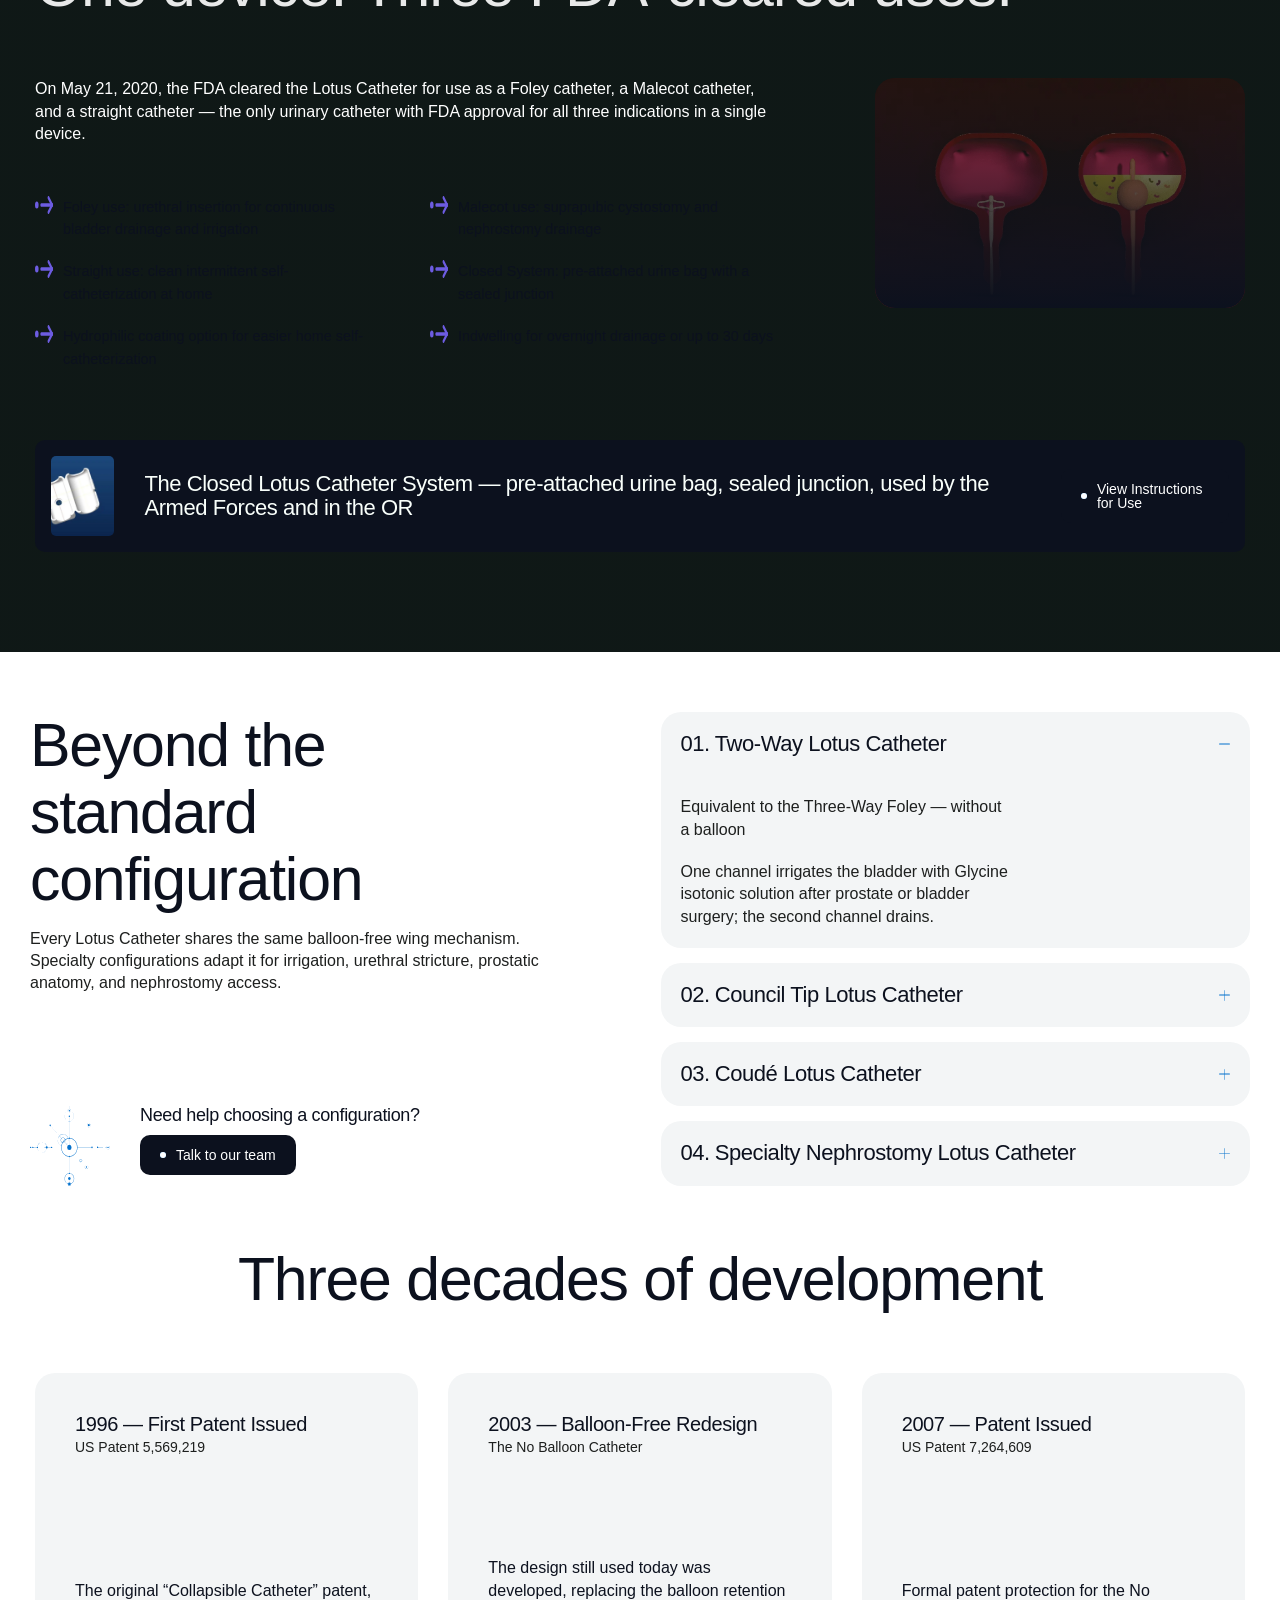
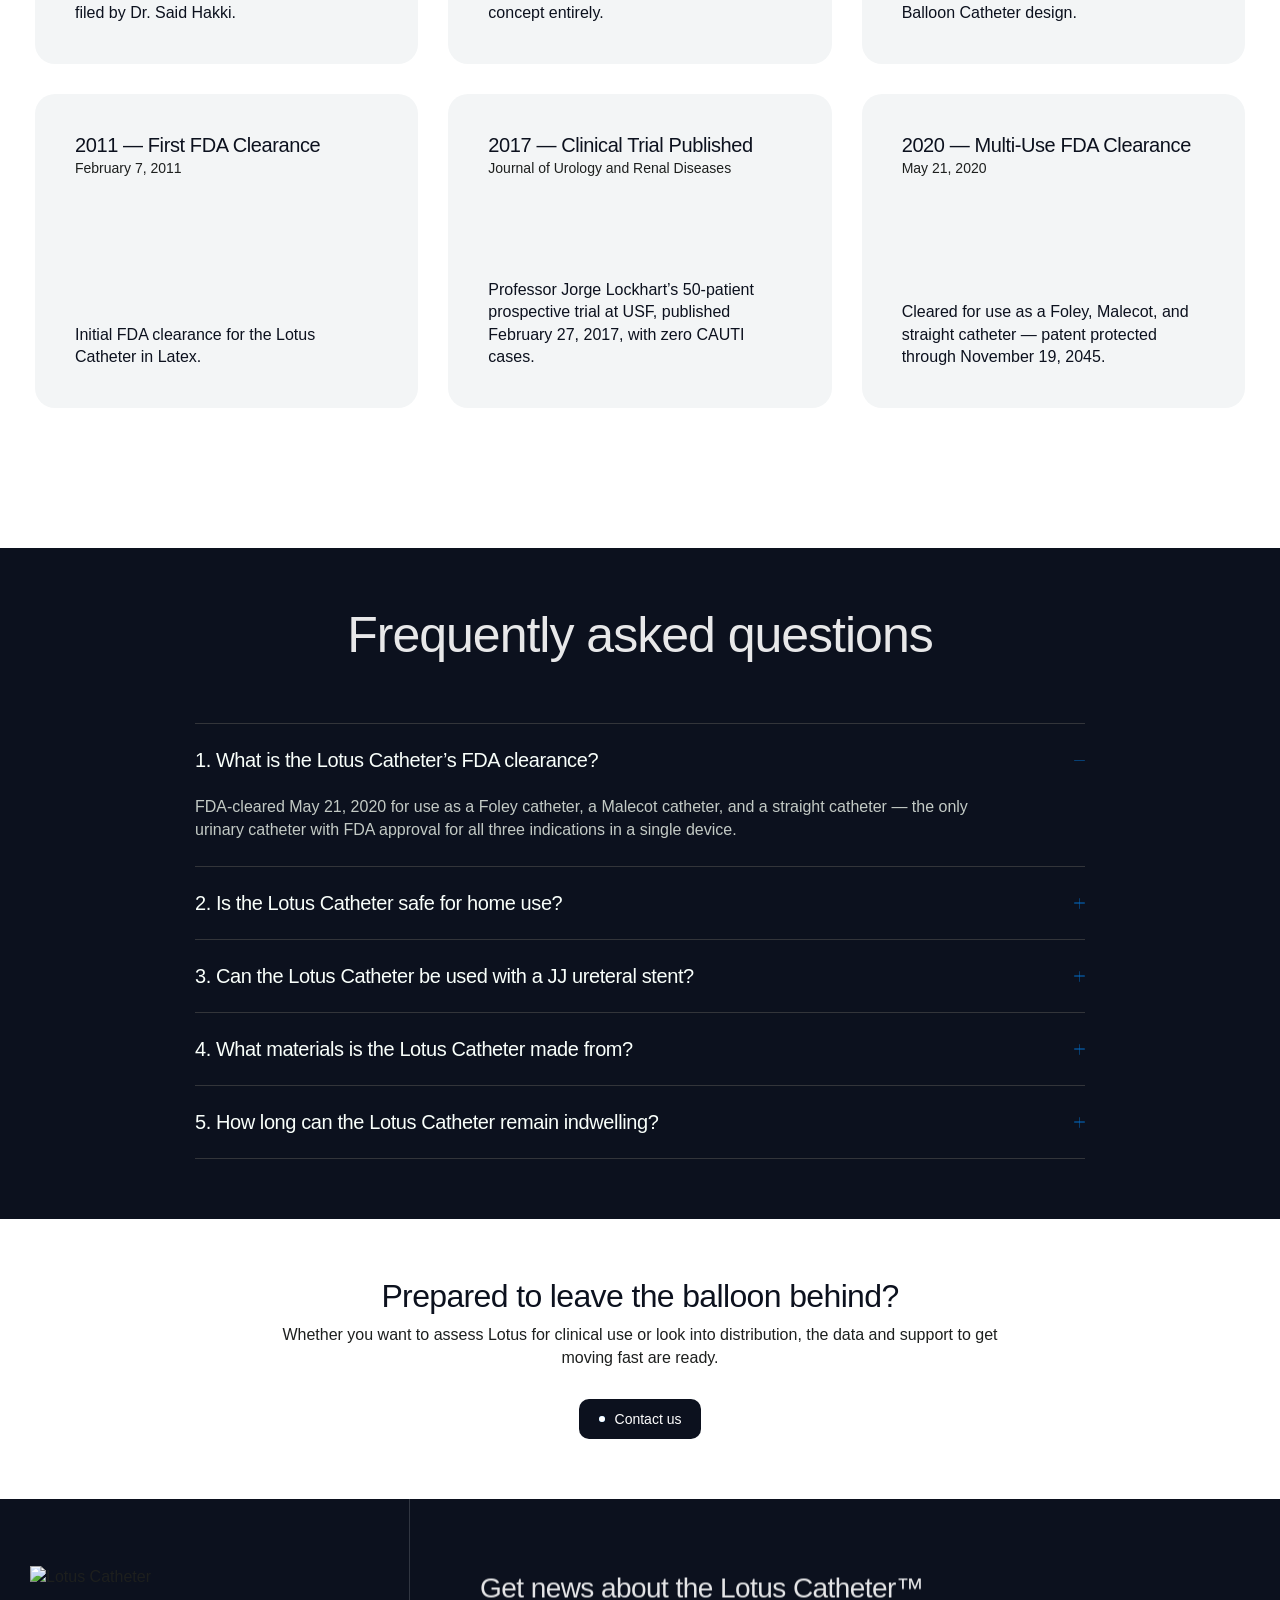
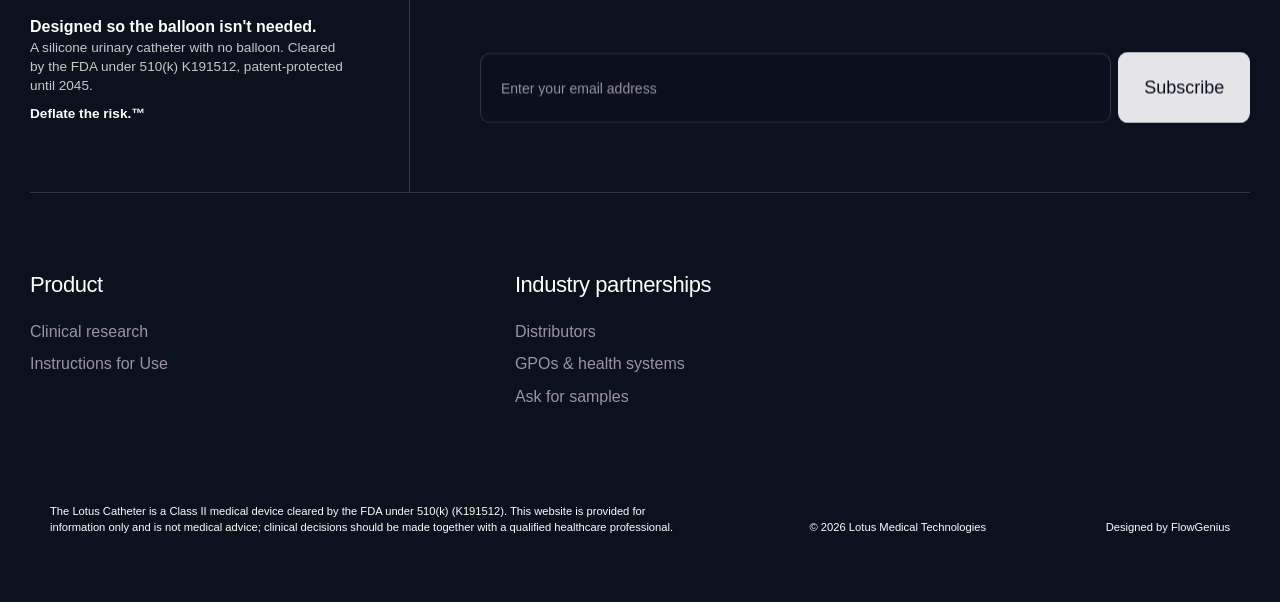
==== commit 70911eb0: "Add Clinical research to the home header and fix dead anchors Co-Authored-By: Claude Sonnet 5 <norep" ====
--- a/products.html
+++ b/products.html
@@ -982,12 +982,12 @@
 							<a
 								href="./" class="nav-link w-nav-link" >Home</a >
 							<a
-								href="./#comparison"
+								href="./#clinical-endorsement"
 								class="nav-link w-nav-link">
 								Clinical research
 							</a>
 							<a
-								href="./#inventor"
+								href="./#inventor-message"
 								class="nav-link w-nav-link"
 								>The Inventor</a
 							>
@@ -1486,7 +1486,7 @@
 							<div>
 								<h2 class="footer-title">Product</h2>
 								<div class="footer-links">
-									<a href="./#comparison" class="footer-link"
+									<a href="./#clinical-endorsement" class="footer-link"
 										>Clinical research</a
 									>
 									<a
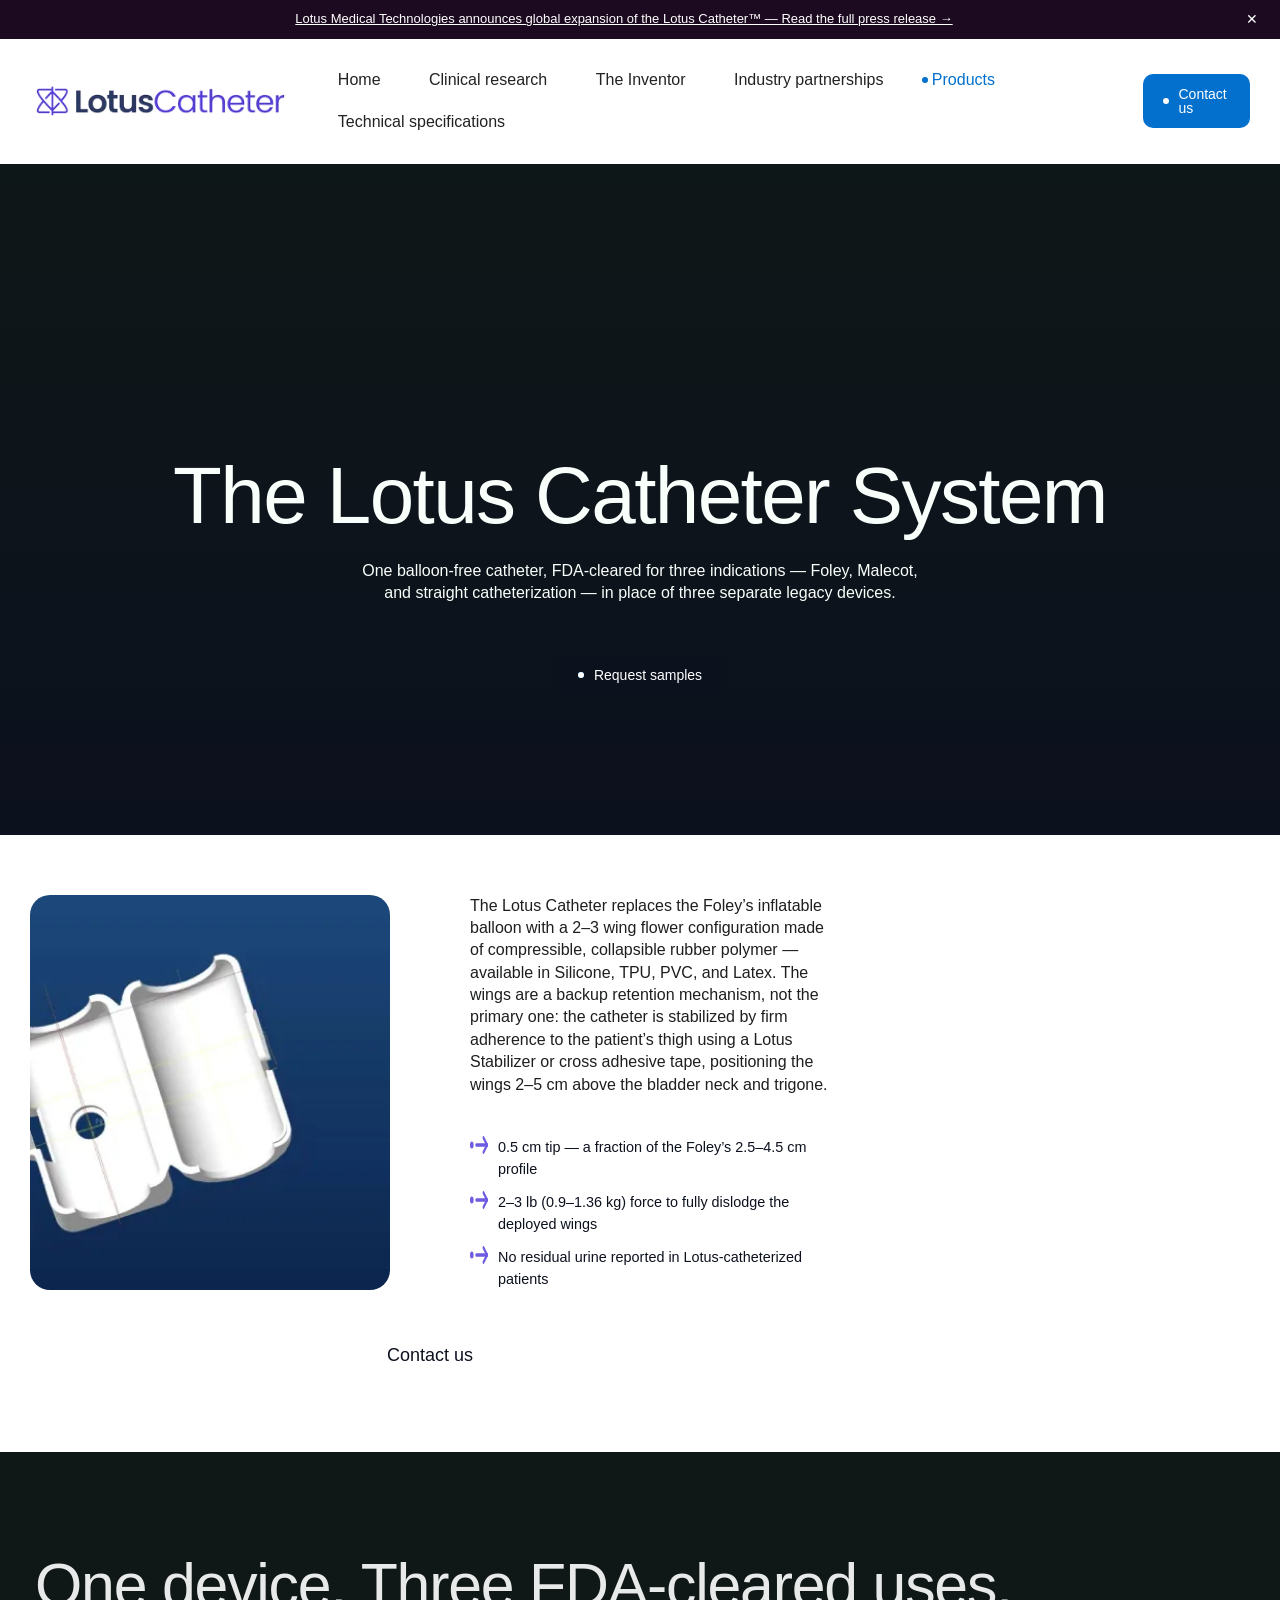
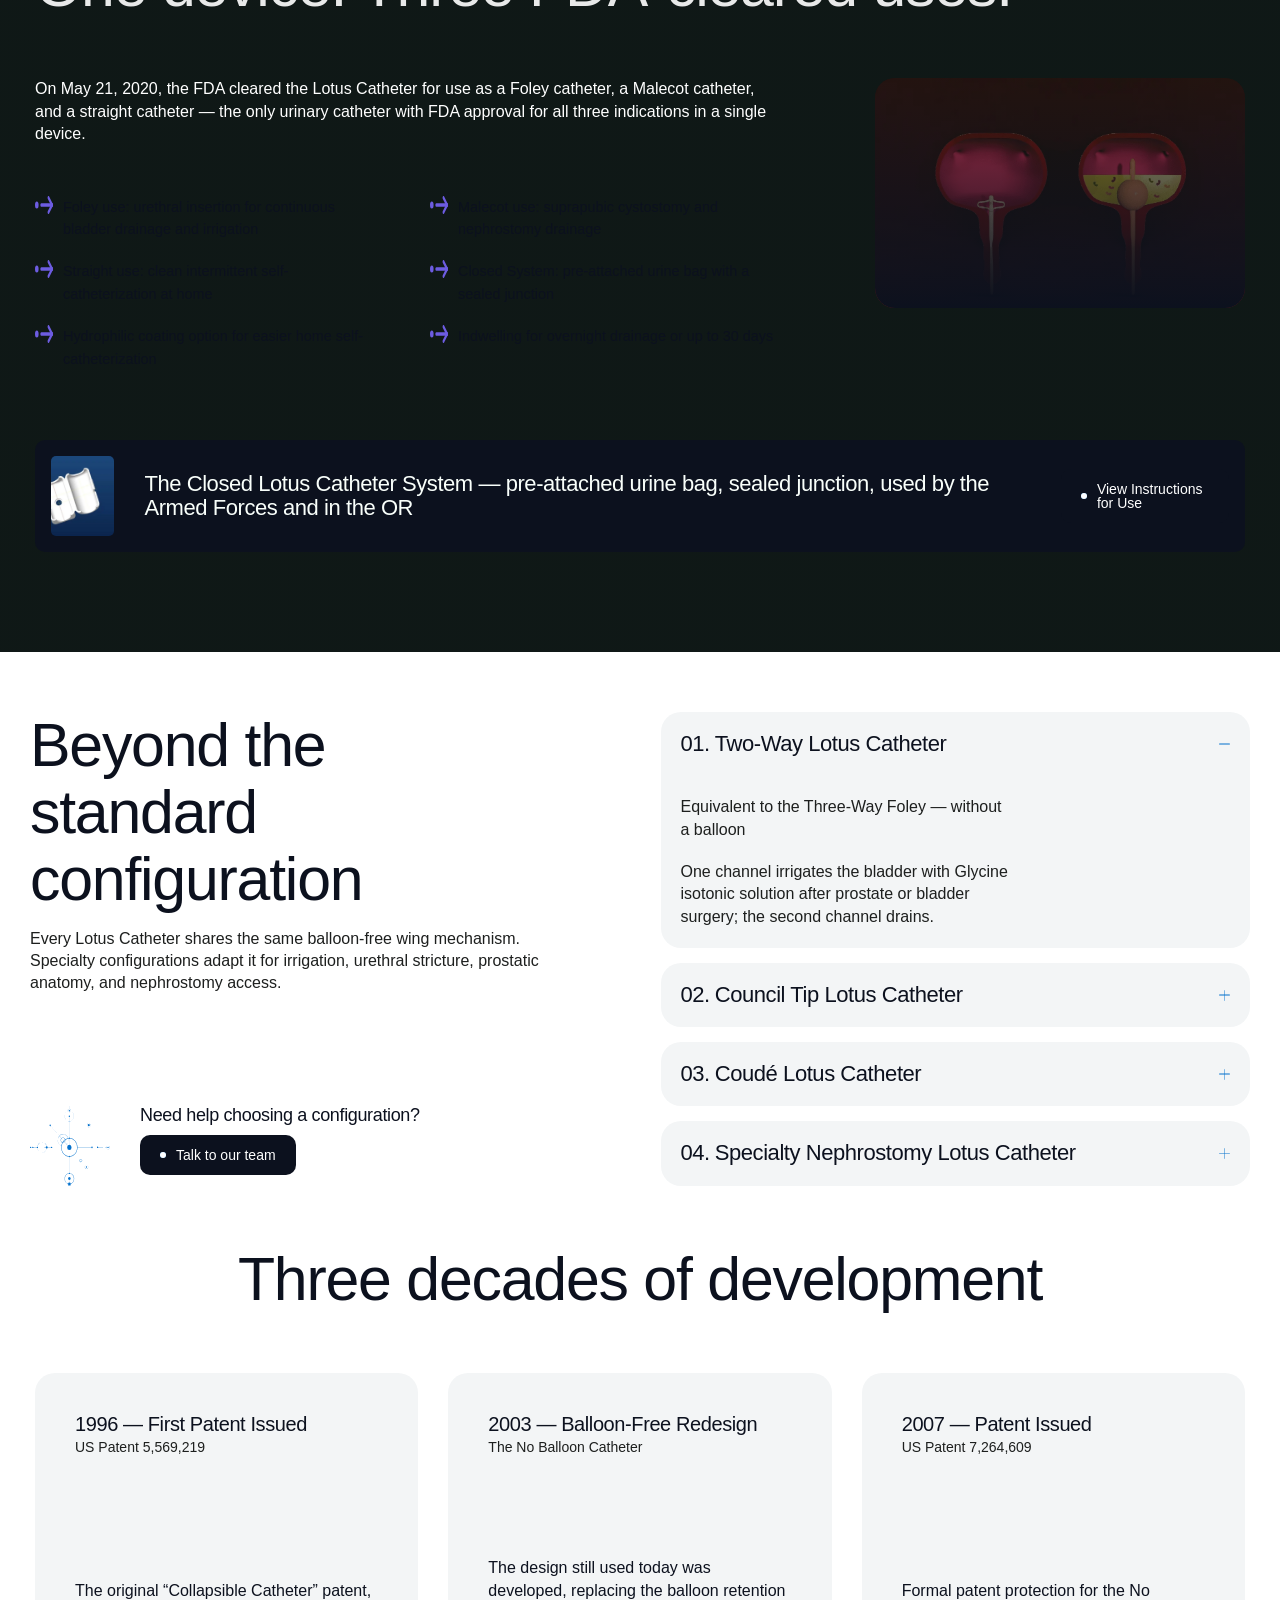
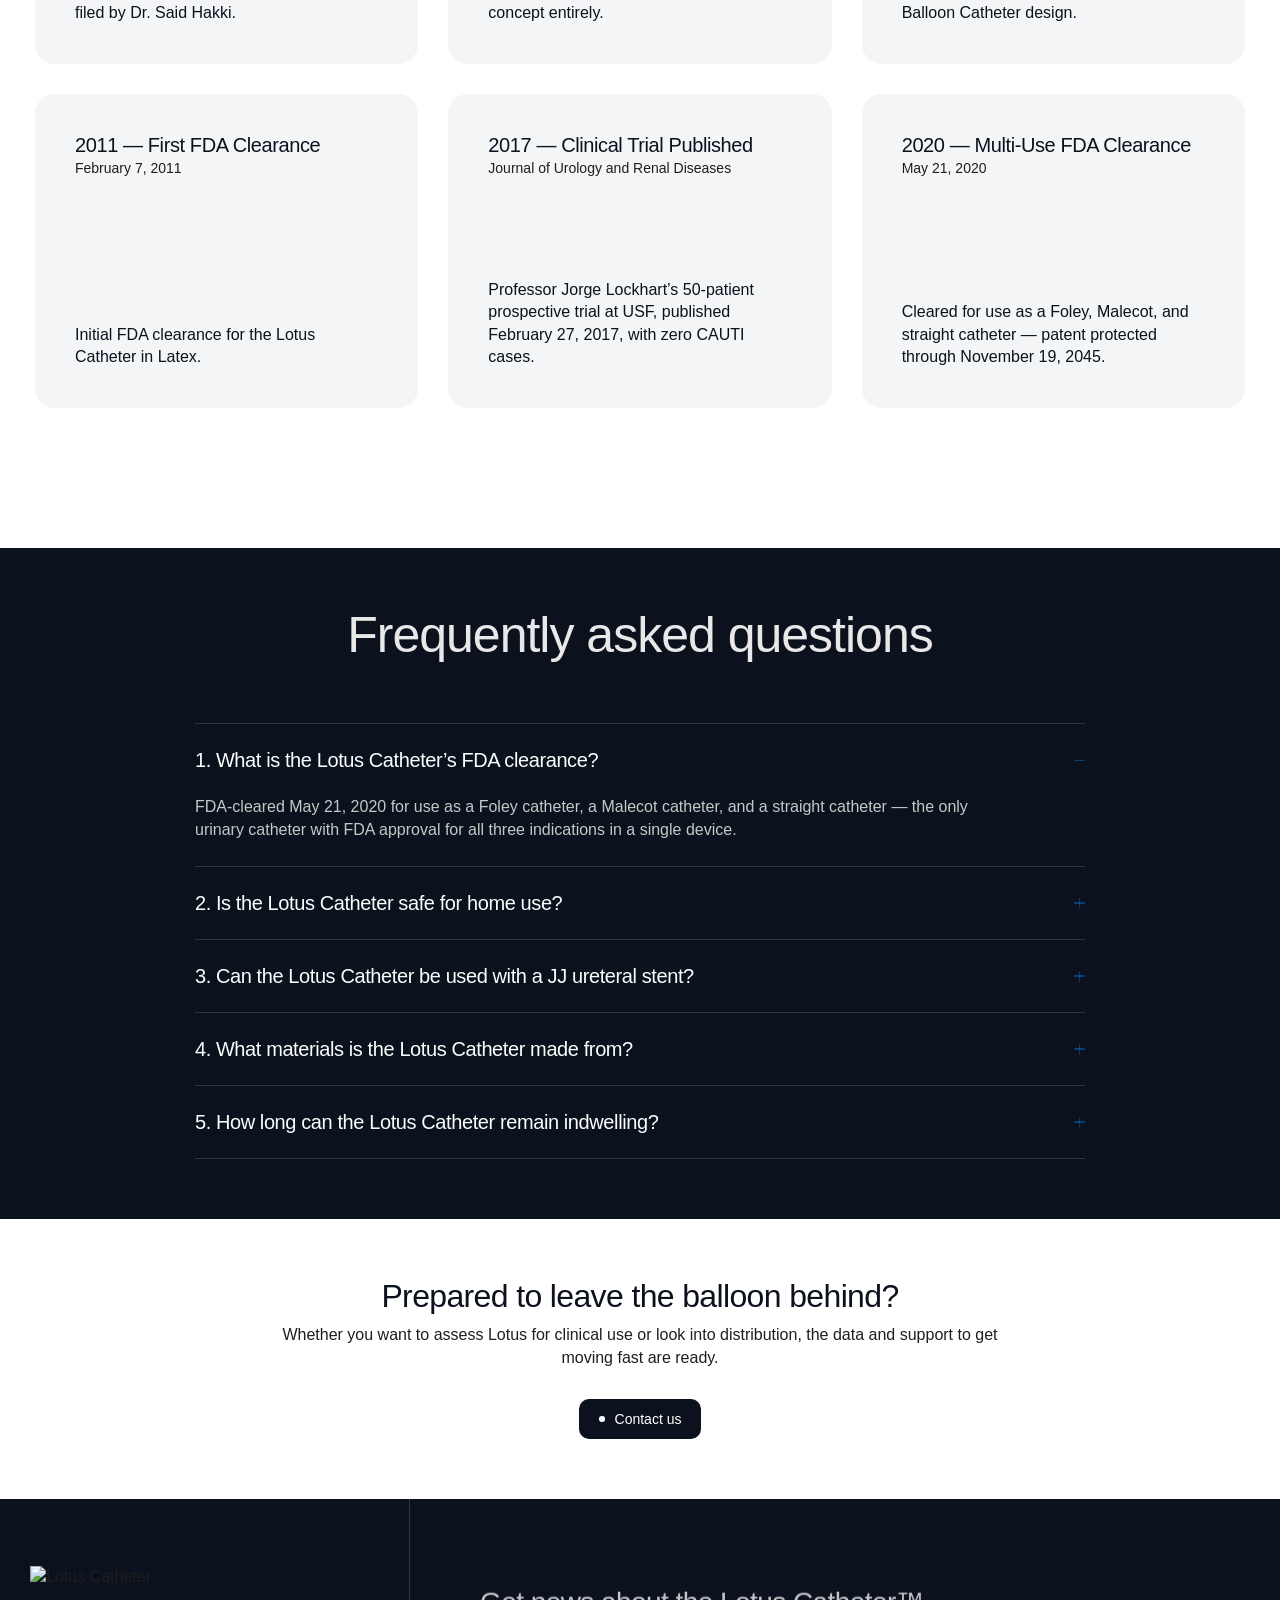
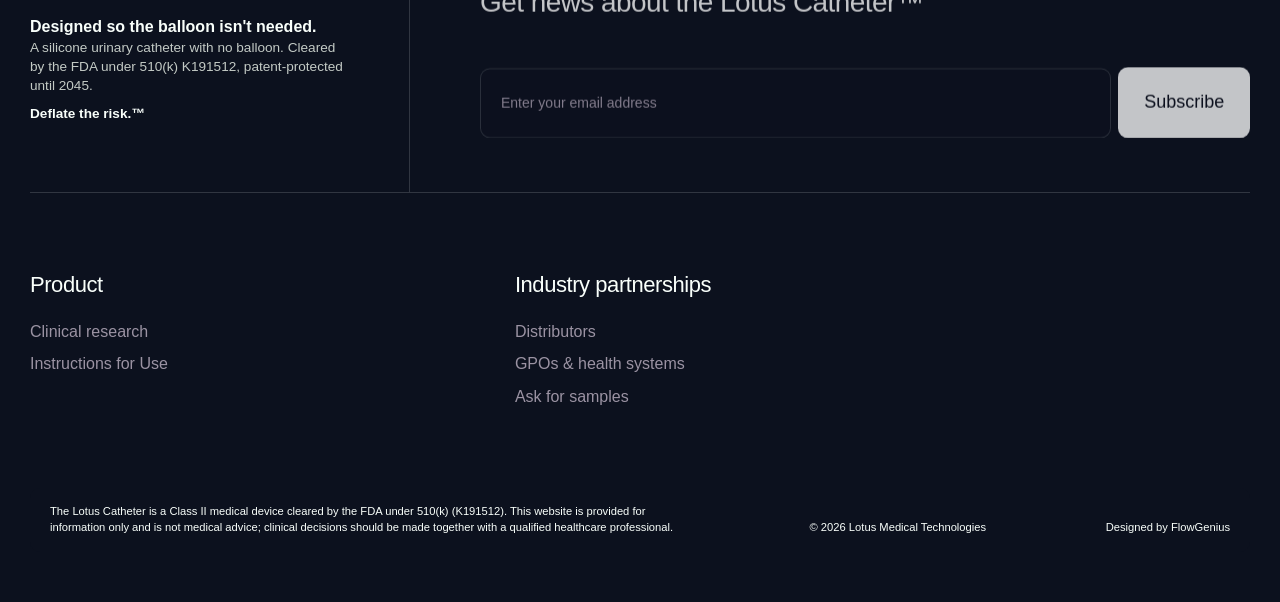
==== commit 8a4b7805: "Rename Specifications to Technical specifications Co-Authored-By: Claude Sonnet 5 <noreply@anthropic" ====
--- a/products.html
+++ b/products.html
@@ -999,7 +999,7 @@
 							<a aria-current="page" class="nav-link w-nav-link w--current nav-active" >Products</a >
 							<a
 								class="nav-link w-nav-link"
-								>Specifications</a
+								>Technical specifications</a
 							>
 						</nav>
 						<div class="nav-button-wrap">
